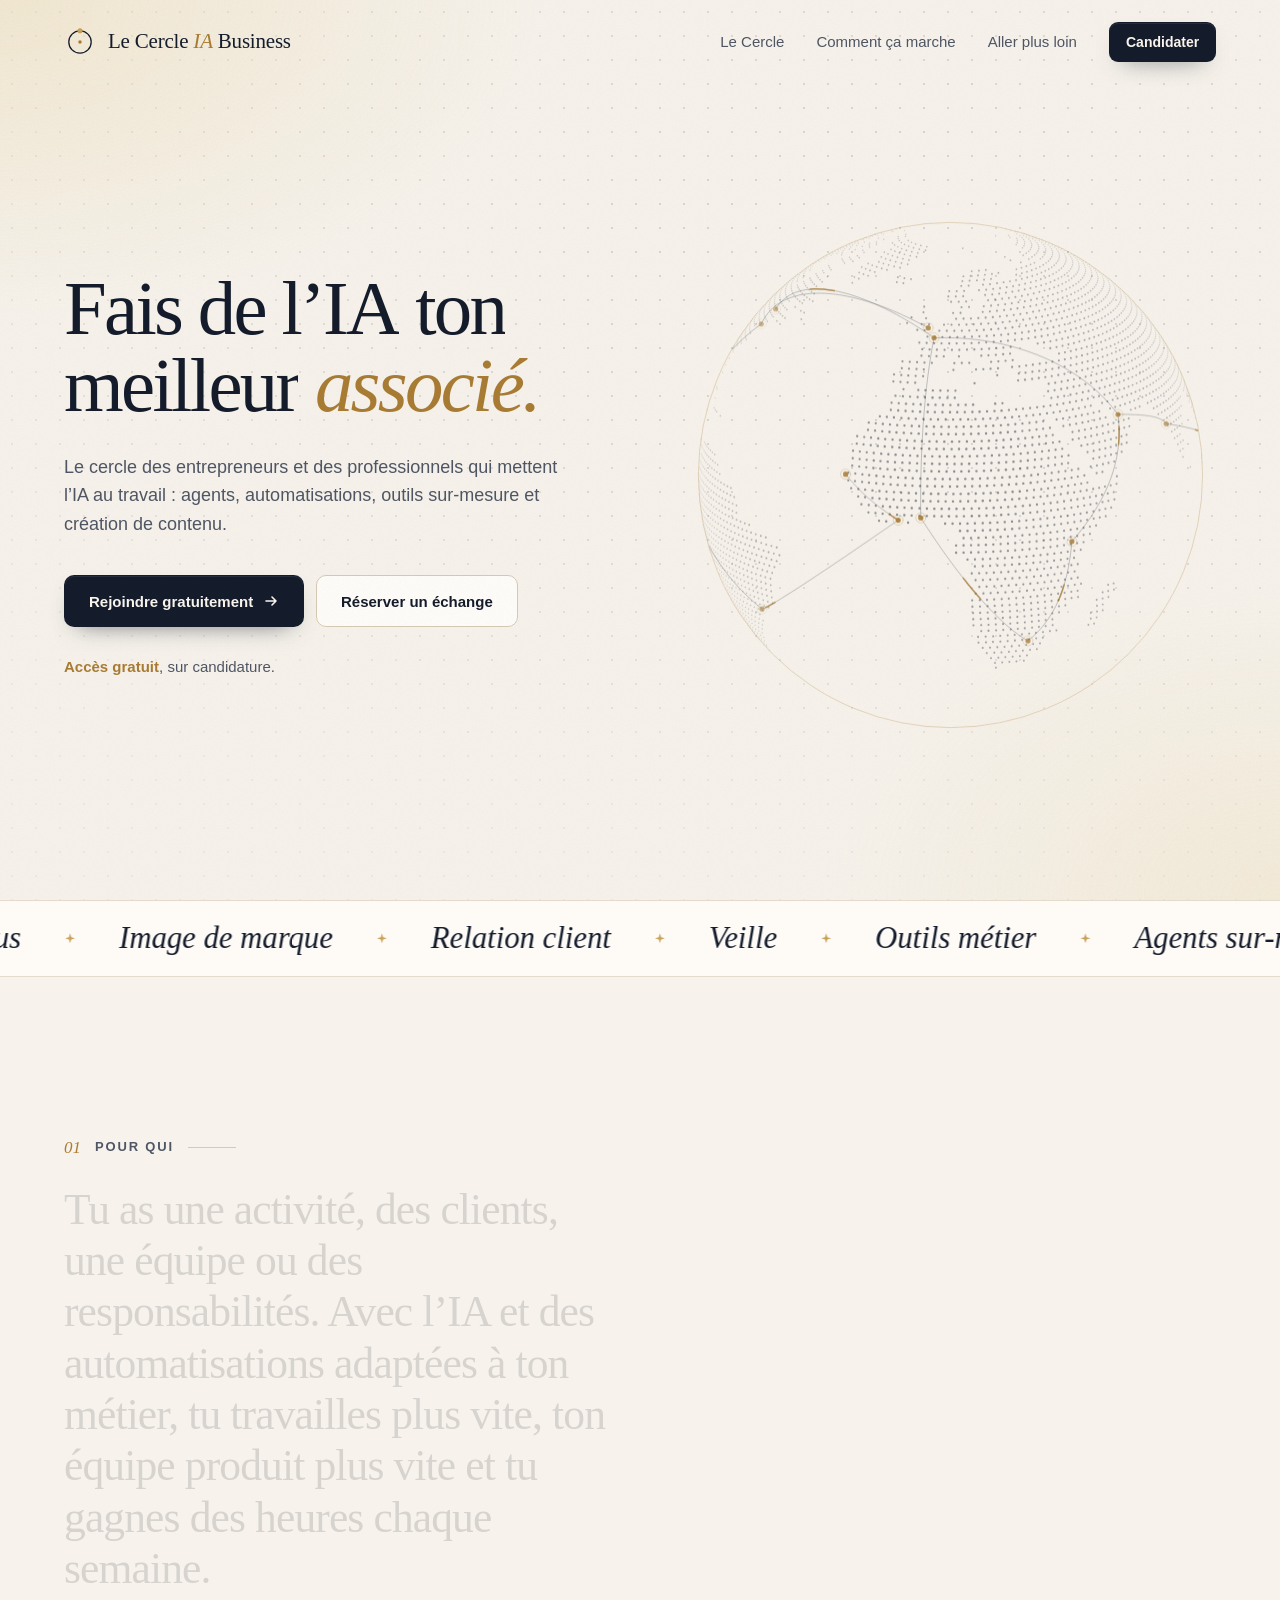
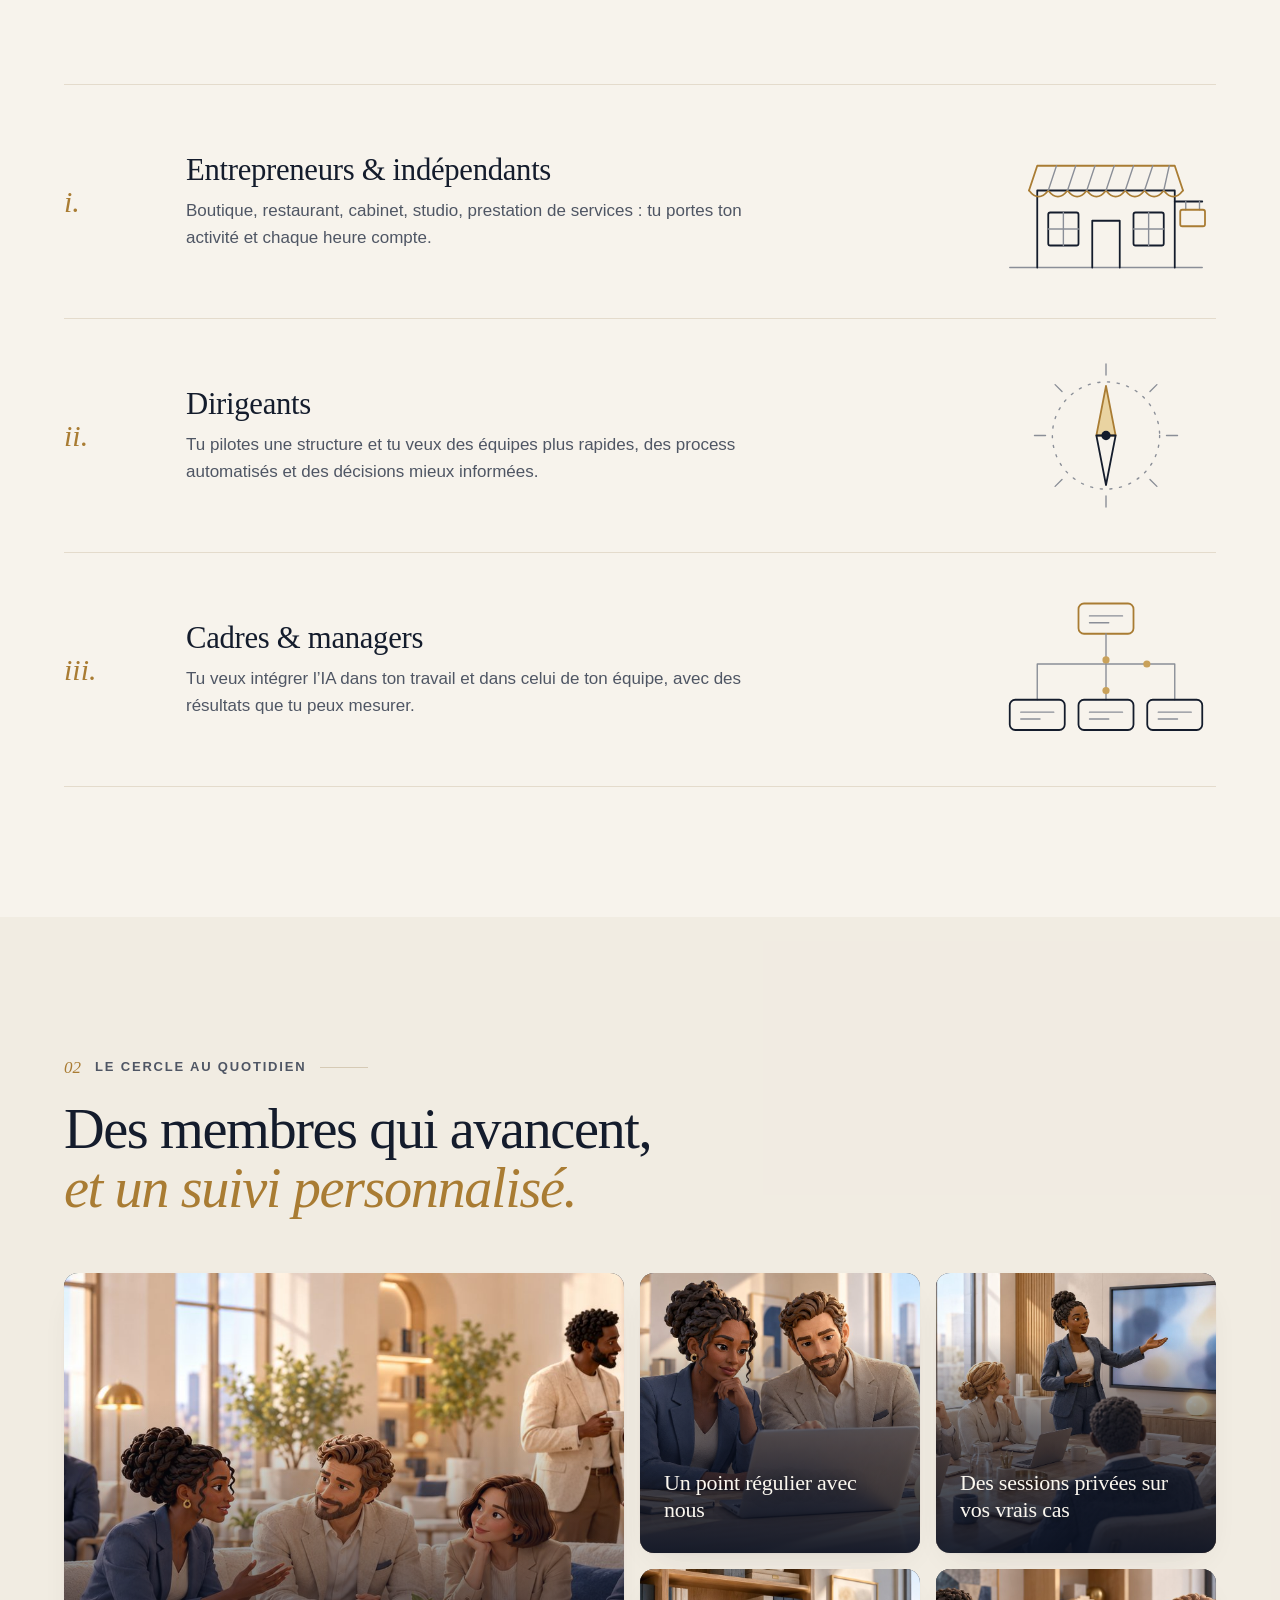
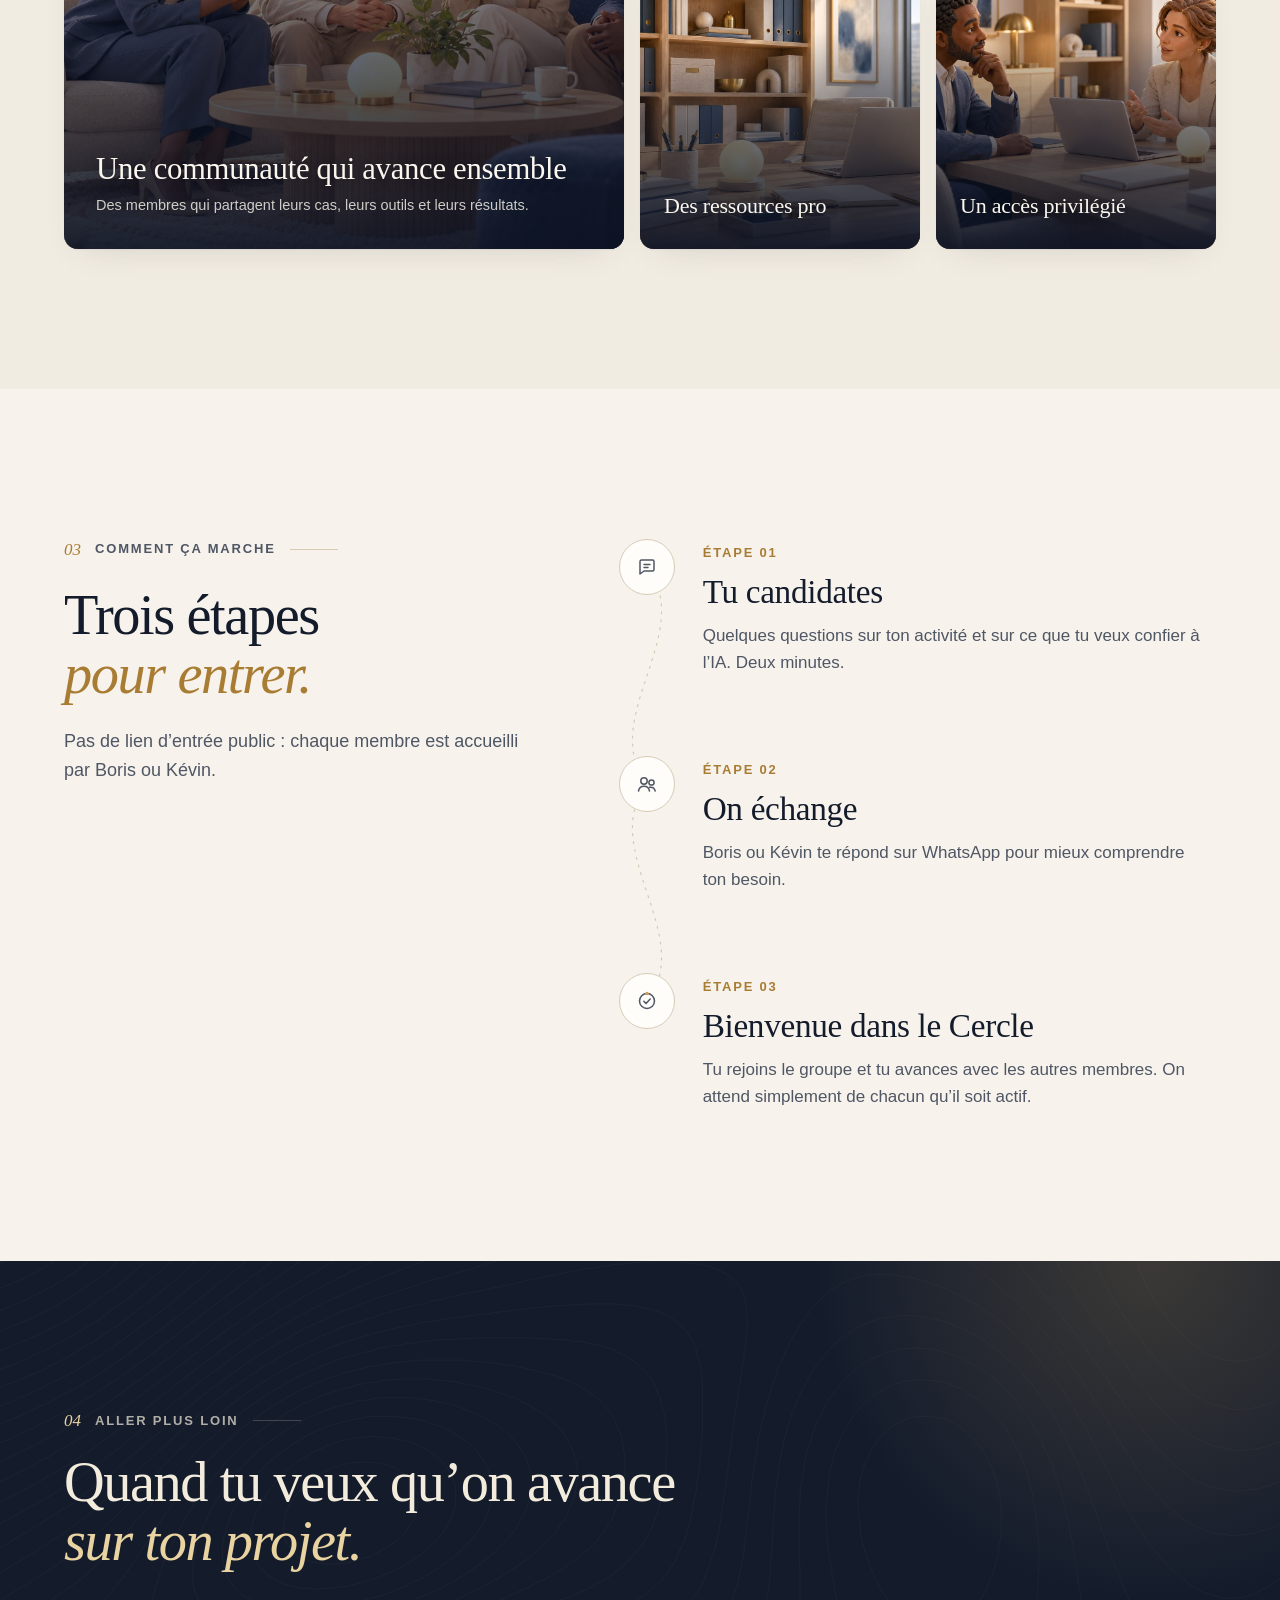
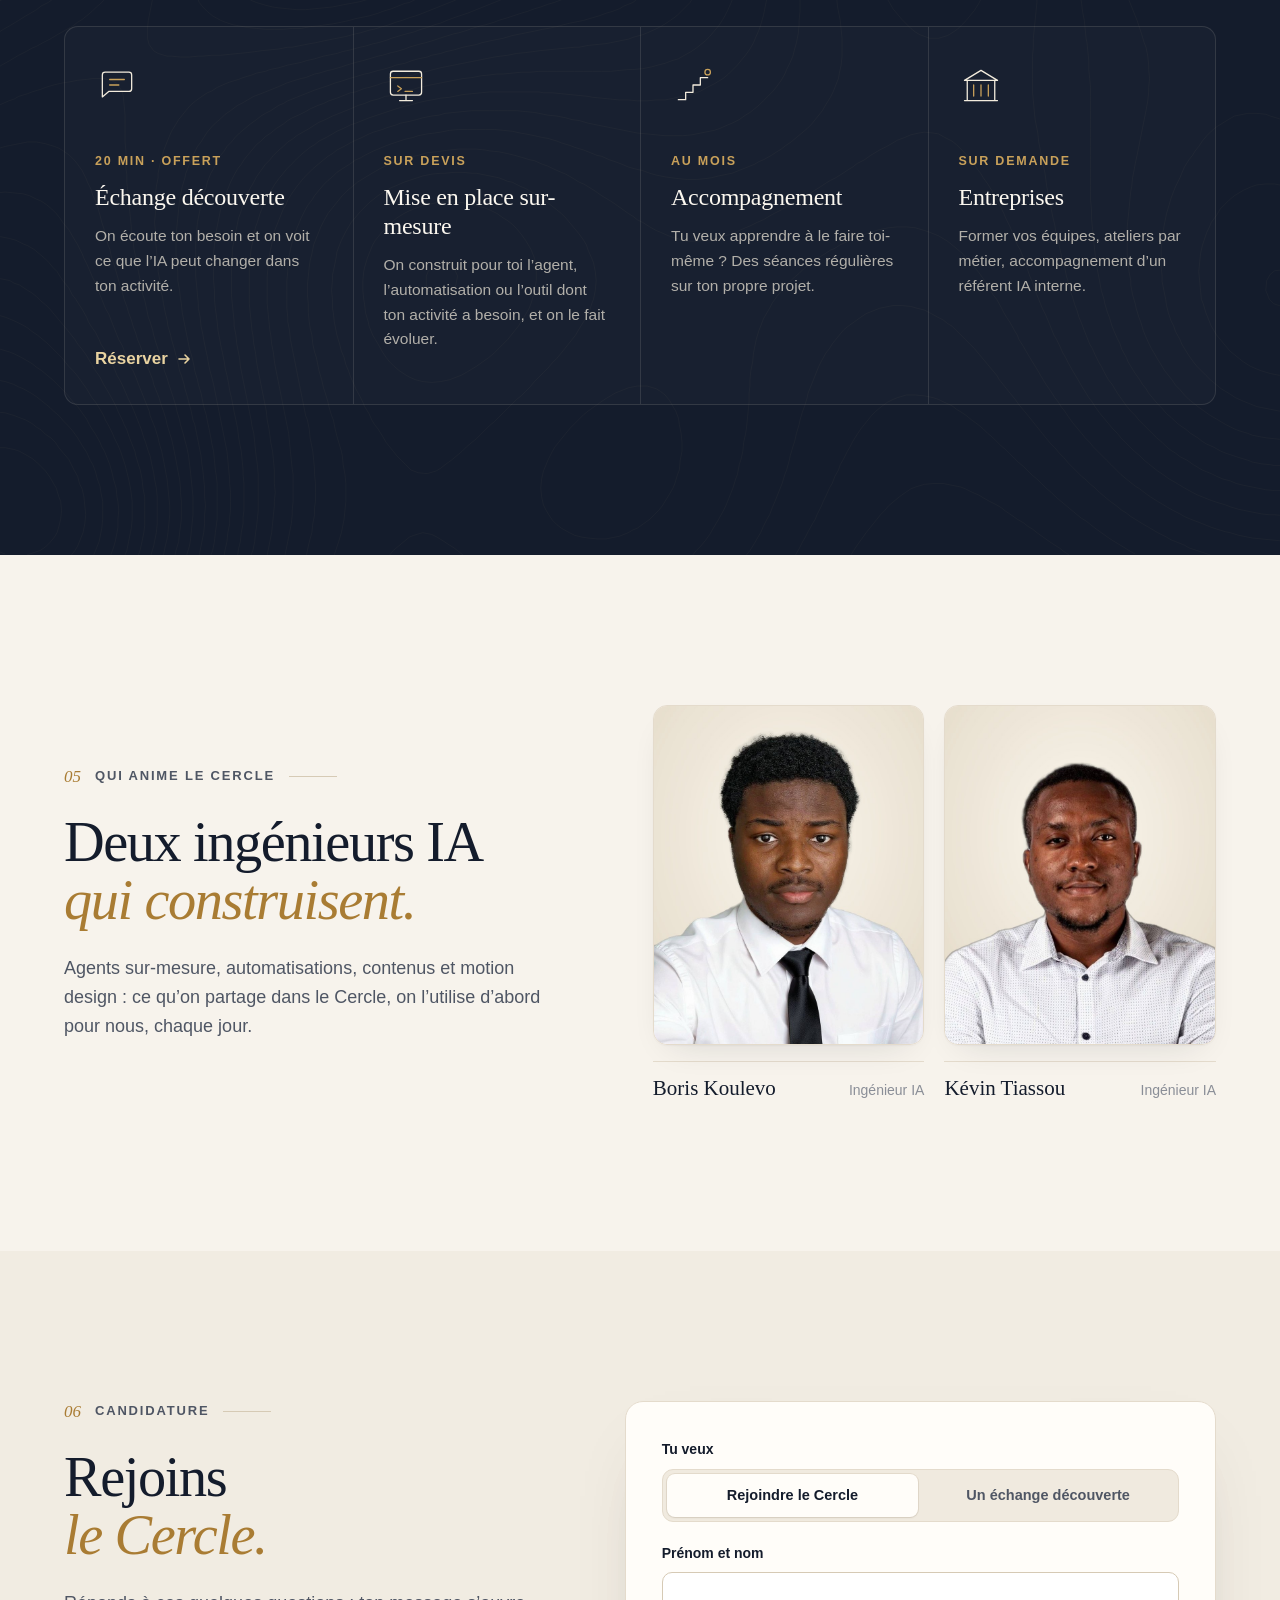
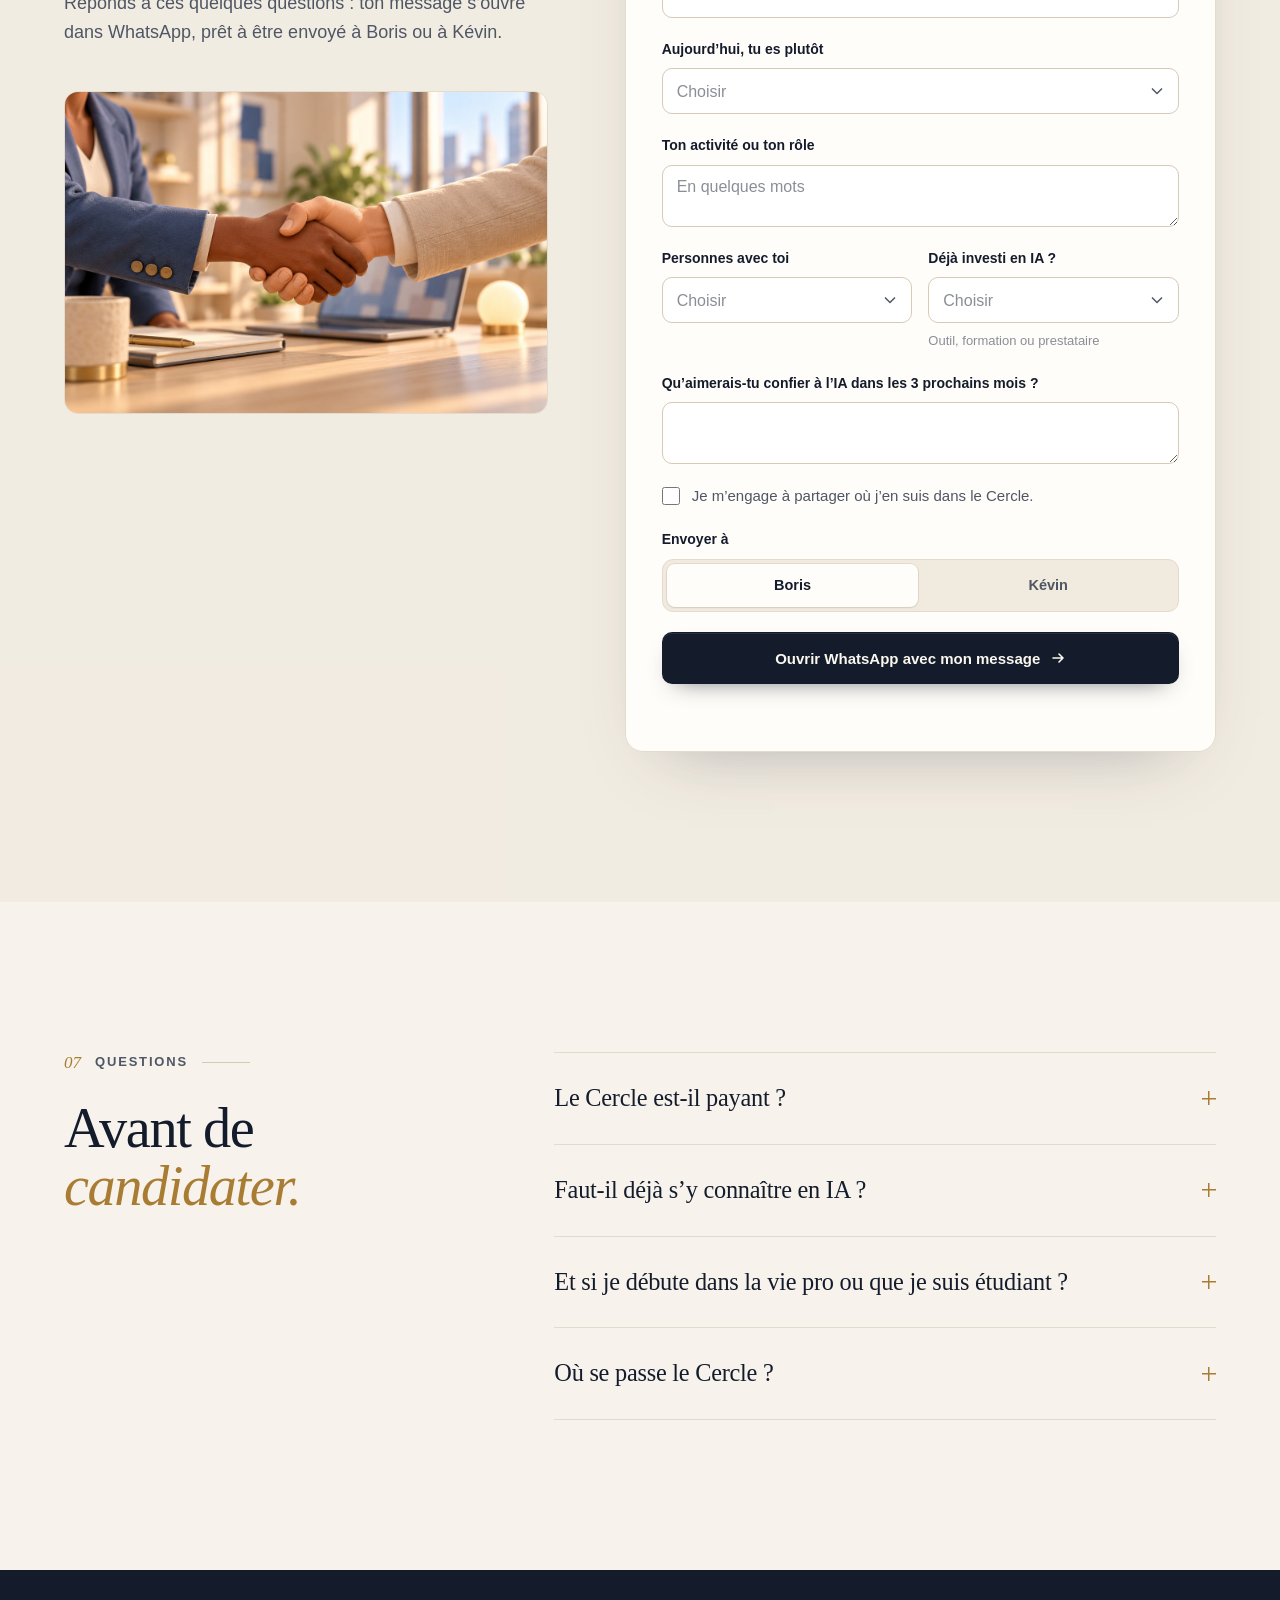
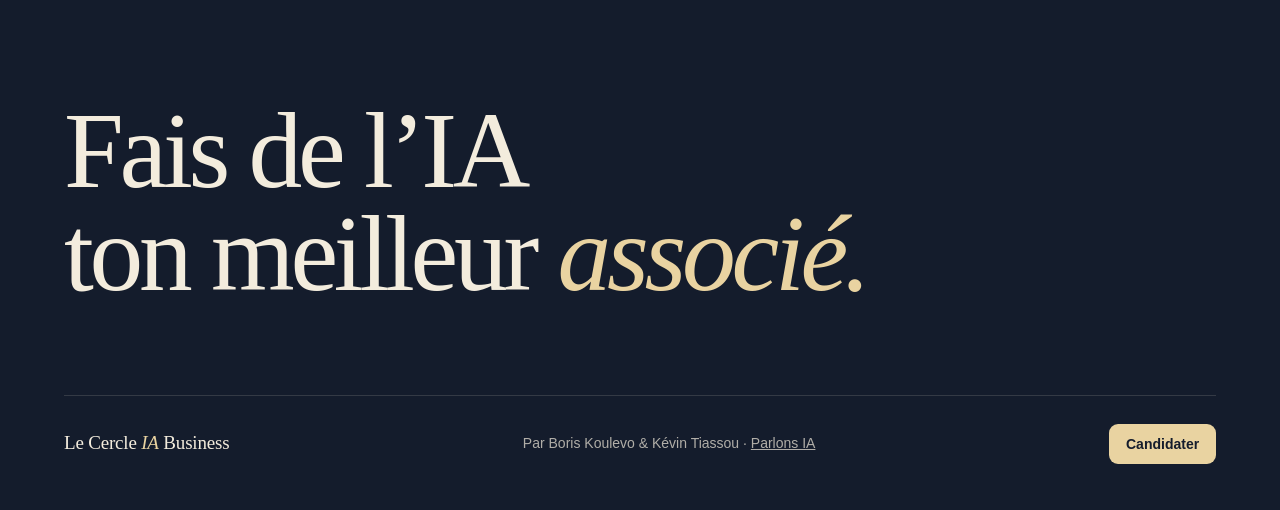
==== index.html @ 34b924b0 "Section 2 : Le Cercle au quotidien Co-Authored-By: Claude Opus 5.5 (1M context) <noreply@anthropic.c" ====
<!DOCTYPE html>
<html lang="fr">
<head>
  <meta charset="UTF-8">
  <meta name="viewport" content="width=device-width, initial-scale=1.0">
  <title>Le Cercle IA Business</title>
  <meta name="description" content="Le cercle des entrepreneurs et des professionnels qui utilisent l'IA pour grandir : contenus, image, outils, agents. Gratuit, sur candidature, animé par Boris Koulevo et Kévin Tiassou.">
  <meta name="theme-color" content="#F7F3EC">
  <meta property="og:title" content="Le Cercle IA Business">
  <meta property="og:description" content="Fais de l'IA ton meilleur associé. Le cercle des entrepreneurs et des professionnels qui utilisent l'IA pour grandir.">
  <meta property="og:image" content="https://tiasslevo.github.io/cercle-ia-business/img/hero-desktop.jpg">
  <link rel="icon" href="data:image/svg+xml,%3Csvg xmlns='http://www.w3.org/2000/svg' viewBox='0 0 64 64'%3E%3Crect width='64' height='64' rx='14' fill='%23141C2C'/%3E%3Ccircle cx='32' cy='32' r='15' fill='none' stroke='%23C9A15A' stroke-width='3'/%3E%3Ccircle cx='32' cy='17' r='4' fill='%23C9A15A'/%3E%3C/svg%3E">
  <link rel="preconnect" href="https://api.fontshare.com" crossorigin>
  <link href="https://api.fontshare.com/v2/css?f[]=gambetta@300,400,500,600,301,401,501&f[]=switzer@400,500,600,700&display=swap" rel="stylesheet">
  <link rel="stylesheet" href="./cercle.css?v=7">
</head>
<body>
  <div class="progress" aria-hidden="true"><span></span></div>
  <div class="grain" aria-hidden="true"></div>

  <header class="top">
    <a href="#top" class="brand" aria-label="Le Cercle IA Business, retour en haut">
      <svg class="brand-mark" viewBox="0 0 40 40" aria-hidden="true">
        <circle cx="20" cy="20" r="14" class="bm-ring"/>
        <g class="bm-orbit"><circle cx="20" cy="6" r="3.2" class="bm-dot"/></g>
        <circle cx="20" cy="20" r="2.2" class="bm-core"/>
      </svg>
      <span class="brand-name">Le Cercle <em>IA</em> Business</span>
    </a>
    <nav aria-label="Navigation">
      <a href="#dedans">Le Cercle</a>
      <a href="#comment">Comment ça marche</a>
      <a href="#travailler">Aller plus loin</a>
      <a href="#candidature" class="btn btn-ink btn-sm" data-magnetic>Candidater</a>
    </nav>
  </header>

  <main id="top">
    <!-- ================= HÉROS ================= -->
    <section class="hero">
            <div class="wrap hero-grid">
        <div class="hero-copy">
          <h1 class="split" data-split>Fais de l’IA ton meilleur <i>associé.</i></h1>
          <p class="lead" data-reveal style="--d:.5s">Le cercle des entrepreneurs et des professionnels qui mettent l’IA au travail&nbsp;: agents, automatisations, outils sur-mesure et création de contenu.</p>
          <div class="actions" data-reveal style="--d:.62s">
            <a href="#candidature" class="btn btn-ink" data-magnetic>Rejoindre gratuitement <svg class="arr" viewBox="0 0 16 16" aria-hidden="true"><path d="M3 8h10M9 4l4 4-4 4"/></svg></a>
            <a href="#candidature" class="btn btn-line" data-intent="echange">Réserver un échange</a>
          </div>
          <p class="free-note" data-reveal style="--d:.75s"><b>Accès gratuit</b>, sur candidature.</p>
        </div>

        <div class="hero-visual" data-reveal="zoom" style="--d:.15s">
          <canvas class="globe" aria-label="Globe en points : les membres du Cercle reliés entre l’Afrique, l’Europe et l’Amérique" role="img"></canvas>
        </div>
      </div>
    </section>

    <!-- ================= BANDEAU ================= -->
    <div class="band" aria-hidden="true">
      <div class="band-track">
        <span>Agents sur-mesure</span><span>Automatisation</span><span>Contenus</span><span>Image de marque</span><span>Relation client</span><span>Veille</span><span>Outils métier</span>
        <span>Agents sur-mesure</span><span>Automatisation</span><span>Contenus</span><span>Image de marque</span><span>Relation client</span><span>Veille</span><span>Outils métier</span>
      </div>
    </div>

    <!-- ================= POUR QUI ================= -->
    <section class="who" id="pourqui">
      <div class="wrap">
        <p class="label" data-reveal><b>01</b>Pour qui</p>
        <p class="statement" data-scrub>Tu as une activité, des clients, une équipe ou des responsabilités. Avec l’IA et des automatisations adaptées à ton métier, tu travailles plus vite, ton équipe produit plus vite et tu gagnes des heures chaque semaine.</p>

        <div class="profiles">
          <article class="profile" data-reveal>
            <span class="p-num">i.</span>
            <div class="p-txt"><h3>Entrepreneurs &amp; indépendants</h3><p>Boutique, restaurant, cabinet, studio, prestation de services&nbsp;: tu portes ton activité et chaque heure compte.</p></div>
            <svg class="illu" viewBox="0 0 160 120" aria-hidden="true">
              <path class="g" d="M10 108H150"/>
              <path d="M30 108V52H130V108"/>
              <path class="gold" d="M24 52 30 34H130L136 52"/>
              <path class="gold" d="M24 52q7 9 14 0q7 9 14 0q7 9 14 0q7 9 14 0q7 9 14 0q7 9 14 0q7 9 14 0q7 9 14 0"/>
              <path class="g" d="M44 34 38 52M58 34 52 52M72 34 66 52M86 34 80 52M100 34 94 52M114 34 108 52M126 34 122 52"/>
              <path d="M70 108V74H90V108"/>
              <circle cx="85.5" cy="92" r="1.6"/>
              <rect x="38" y="68" width="22" height="24" rx="1.5"/><path class="g" d="M49 68V92M38 80H60"/>
              <rect x="100" y="68" width="22" height="24" rx="1.5"/><path class="g" d="M111 68V92M100 80H122"/>
              <g class="swing"><path d="M130 60H150"/><path class="g" d="M138 60V66M148 60V66"/><rect class="gold" x="134" y="66" width="18" height="12" rx="1.5"/></g>
            </svg>
          </article>
          <article class="profile" data-reveal>
            <span class="p-num">ii.</span>
            <div class="p-txt"><h3>Dirigeants</h3><p>Tu pilotes une structure et tu veux des équipes plus rapides, des process automatisés et des décisions mieux informées.</p></div>
            <svg class="illu" viewBox="0 0 160 120" aria-hidden="true">
              <circle cx="80" cy="60" r="48"/>
              <circle class="g" cx="80" cy="60" r="39" stroke-dasharray="1.5 5.6"/>
              <path class="g" d="M80 8v8M80 104v8M28 60h8M124 60h8M43 23l5 5M117 97l-5-5M117 23l-5 5M43 97l5-5"/>
              <g class="needle"><path class="gold fill-gold" d="M80 24 87 60H73Z"/><path d="M80 96 87 60H73Z"/></g>
              <circle cx="80" cy="60" r="3.4" class="fill-ink"/>
            </svg>
          </article>
          <article class="profile" data-reveal>
            <span class="p-num">iii.</span>
            <div class="p-txt"><h3>Cadres &amp; managers</h3><p>Tu veux intégrer l’IA dans ton travail et dans celui de ton équipe, avec des résultats que tu peux mesurer.</p></div>
            <svg class="illu" viewBox="0 0 160 120" aria-hidden="true">
              <rect class="gold" x="60" y="12" width="40" height="22" rx="4"/><path class="g" d="M68 21h24M68 26h14"/>
              <path class="g" d="M80 34V56M30 56H130M30 56V82M80 56V82M130 56V82"/>
              <rect x="10" y="82" width="40" height="22" rx="4"/><path class="g" d="M18 91h24M18 96h14"/>
              <rect x="60" y="82" width="40" height="22" rx="4"/><path class="g" d="M68 91h24M68 96h14"/>
              <rect x="110" y="82" width="40" height="22" rx="4"/><path class="g" d="M118 91h24M118 96h14"/>
              <circle r="2.6" class="fill-gold"><animateMotion dur="3.6s" repeatCount="indefinite" path="M80 34V56H30V82"/></circle>
              <circle r="2.6" class="fill-gold"><animateMotion dur="3.6s" begin="1.2s" repeatCount="indefinite" path="M80 34V82"/></circle>
              <circle r="2.6" class="fill-gold"><animateMotion dur="3.6s" begin="2.4s" repeatCount="indefinite" path="M80 34V56H130V82"/></circle>
            </svg>
          </article>
        </div>
      </div>
    </section>

    <!-- ================= DANS LE CERCLE ================= -->
    <section class="inside textured" id="dedans">
      <div class="wrap">
        <div class="head">
          <p class="label" data-reveal><b>02</b>Le Cercle au quotidien</p>
          <h2 data-reveal>Des membres qui avancent,<br><i>et un suivi personnalisé.</i></h2>
        </div>
        <div class="bento">
          <article class="tile tile-xl" data-reveal data-spot>
            <img src="./img/scene-lounge.jpg" alt="Des membres du Cercle échangent par petits groupes" loading="lazy">
            <div class="tile-txt"><h3>Une communauté qui avance ensemble</h3><p>Des membres qui partagent leurs cas, leurs outils et leurs résultats.</p></div>
          </article>
          <article class="tile" data-reveal data-spot style="--d:.08s">
            <img src="./img/spot-point.jpg" alt="" loading="lazy">
            <div class="tile-txt"><h3>Un point régulier avec nous</h3><p>Où tu en es, comment tu utilises l’IA, et ce que tu peux automatiser ensuite.</p></div>
          </article>
          <article class="tile" data-reveal data-spot style="--d:.16s">
            <img src="./img/spot-live.jpg" alt="" loading="lazy">
            <div class="tile-txt"><h3>Des sessions privées sur vos vrais cas</h3><p>On prend le cas réel d’un membre et on le résout ensemble, en direct.</p></div>
          </article>
          <article class="tile" data-reveal data-spot style="--d:.08s">
            <img src="./img/spot-ressources.jpg" alt="" loading="lazy">
            <div class="tile-txt"><h3>Des ressources pro</h3><p>Modèles, petits agents prêts à adapter, retours de terrain.</p></div>
          </article>
          <article class="tile" data-reveal data-spot style="--d:.16s">
            <img src="./img/spot-privilege.jpg" alt="" loading="lazy">
            <div class="tile-txt"><h3>Un accès privilégié</h3><p>Créneaux réservés, tarif membre sur l’accompagnement, nouveautés en avant-première.</p></div>
          </article>
        </div>

        </div>
      </div>
    </section>

    <!-- ================= COMMENT ÇA MARCHE ================= -->
    <section class="how" id="comment">
      <div class="wrap how-grid">
        <div class="how-side">
          <p class="label" data-reveal><b>03</b>Comment ça marche</p>
          <h2 data-reveal>Trois étapes<br><i>pour entrer.</i></h2>
          <p class="muted" data-reveal>Pas de lien d’entrée public&nbsp;: chaque membre est accueilli par Boris ou Kévin.</p>
        </div>
        <div class="steps" data-steps>
          <svg class="path" preserveAspectRatio="none" aria-hidden="true"><path class="path-bg"/><path class="path-fg"/></svg>
          <article class="step" data-reveal>
            <span class="node"><svg viewBox="0 0 24 24" aria-hidden="true"><path d="M5 19V6.5A1.5 1.5 0 0 1 6.5 5h11A1.5 1.5 0 0 1 19 6.5v8A1.5 1.5 0 0 1 17.5 16H9l-4 3Z"/><path d="M9 9.5h6M9 12.5h4"/></svg></span>
            <p class="s-num">Étape 01</p>
            <h3>Tu candidates</h3>
            <p>Quelques questions sur ton activité et sur ce que tu veux confier à l’IA. Deux minutes.</p>
          </article>
          <article class="step" data-reveal>
            <span class="node"><svg viewBox="0 0 24 24" aria-hidden="true"><circle cx="9" cy="9" r="3.2"/><circle cx="16.5" cy="10.5" r="2.6"/><path d="M3.5 19c.6-3 2.8-4.8 5.5-4.8s4.9 1.8 5.5 4.8M14.6 15.3c2.6-.4 4.9 1 5.6 3.7"/></svg></span>
            <p class="s-num">Étape 02</p>
            <h3>On échange</h3>
            <p>Boris ou Kévin te répond sur WhatsApp pour mieux comprendre ton besoin.</p>
          </article>
          <article class="step" data-reveal>
            <span class="node"><svg viewBox="0 0 24 24" aria-hidden="true"><circle cx="12" cy="12" r="7.5"/><circle cx="12" cy="4.5" r="1.8" class="fill"/><path d="M8.8 12.2l2.2 2.2 4.2-4.4"/></svg></span>
            <p class="s-num">Étape 03</p>
            <h3>Bienvenue dans le Cercle</h3>
            <p>Tu rejoins le groupe et tu avances avec les autres membres. On attend simplement de chacun qu’il soit actif.</p>
          </article>
        </div>
      </div>
    </section>

    <!-- ================= ALLER PLUS LOIN ================= -->
    <section class="offers" id="travailler">
      <div class="wrap">
        <div class="head light">
          <p class="label" data-reveal><b>04</b>Aller plus loin</p>
          <h2 data-reveal>Quand tu veux qu’on avance<br><i>sur ton projet.</i></h2>
        </div>
        <div class="offer-grid">
          <article class="offer" data-reveal data-spot>
            <svg class="o-ico" viewBox="0 0 48 48" aria-hidden="true"><path d="M8 34V13a3 3 0 0 1 3-3h26a3 3 0 0 1 3 3v15a3 3 0 0 1-3 3H15l-7 6Z"/><path class="ln" d="M16 18h16M16 24h10"/></svg>
            <p class="o-meta">20 min · offert</p>
            <h3>Échange découverte</h3>
            <p>On écoute ton besoin et on voit ce que l’IA peut changer dans ton activité.</p>
            <a href="#candidature" class="link" data-intent="echange">Réserver <svg class="arr" viewBox="0 0 16 16" aria-hidden="true"><path d="M3 8h10M9 4l4 4-4 4"/></svg></a>
          </article>
          <article class="offer" data-reveal data-spot style="--d:.08s">
            <svg class="o-ico" viewBox="0 0 48 48" aria-hidden="true"><rect x="7" y="9" width="34" height="26" rx="3"/><path class="ln" d="M7 16h34"/><path d="M17 41h14M24 35v6"/><path class="ln" d="M15 25l4 3-4 3M23 31h8"/></svg>
            <p class="o-meta">Sur devis</p>
            <h3>Mise en place sur-mesure</h3>
            <p>On construit pour toi l’agent, l’automatisation ou l’outil dont ton activité a besoin, et on le fait évoluer.</p>
          </article>
          <article class="offer" data-reveal data-spot style="--d:.16s">
            <svg class="o-ico" viewBox="0 0 48 48" aria-hidden="true"><path d="M8 40h8v-8h8v-8h8v-8h8"/><circle class="ln" cx="40" cy="10" r="3"/></svg>
            <p class="o-meta">Au mois</p>
            <h3>Accompagnement</h3>
            <p>Tu veux apprendre à le faire toi-même&nbsp;? Des séances régulières sur ton propre projet.</p>
          </article>
          <article class="offer" data-reveal data-spot style="--d:.24s">
            <svg class="o-ico" viewBox="0 0 48 48" aria-hidden="true"><path d="M6 41h36M9 41V19M39 41V19M6 19h36L24 8Z"/><path class="ln" d="M16 24v12M24 24v12M32 24v12"/></svg>
            <p class="o-meta">Sur demande</p>
            <h3>Entreprises</h3>
            <p>Former vos équipes, ateliers par métier, accompagnement d’un référent IA interne.</p>
          </article>
        </div>
      </div>
    </section>

    <!-- ================= QUI ================= -->
    <section class="team" id="qui">
      <div class="wrap team-grid">
        <div>
          <p class="label" data-reveal><b>05</b>Qui anime le Cercle</p>
          <h2 data-reveal>Deux ingénieurs IA<br><i>qui construisent.</i></h2>
          <p class="muted" data-reveal>Agents sur-mesure, automatisations, contenus et motion design&nbsp;: ce qu’on partage dans le Cercle, on l’utilise d’abord pour nous, chaque jour.</p>
        </div>
        <div class="people">
          <figure data-reveal><div class="portrait"><img src="./img/boris.jpg?v=3" alt="Boris Koulevo"></div><figcaption><b>Boris Koulevo</b><span>Ingénieur IA</span></figcaption></figure>
          <figure data-reveal style="--d:.12s"><div class="portrait"><img src="./img/kevin.jpg?v=3" alt="Kévin Tiassou"></div><figcaption><b>Kévin Tiassou</b><span>Ingénieur IA</span></figcaption></figure>
        </div>
      </div>
    </section>

    <!-- ================= CANDIDATURE ================= -->
    <section class="apply textured" id="candidature">
      <div class="wrap apply-grid">
        <div class="apply-side">
          <p class="label" data-reveal><b>06</b>Candidature</p>
          <h2 data-reveal>Rejoins<br><i>le Cercle.</i></h2>
          <p class="muted" data-reveal>Réponds à ces quelques questions&nbsp;: ton message s’ouvre dans WhatsApp, prêt à être envoyé à Boris ou à Kévin.</p>
          <figure class="apply-img" data-reveal><img src="./img/scene-mains.jpg" alt="" loading="lazy"></figure>
        </div>
        <form id="form" class="form" data-reveal novalidate>
          <div class="field">
            <span class="f-label">Tu veux</span>
            <div class="tabs" role="radiogroup">
              <label><input type="radio" name="intent" value="cercle" checked><span>Rejoindre le Cercle</span></label>
              <label><input type="radio" name="intent" value="echange"><span>Un échange découverte</span></label>
            </div>
          </div>
          <label class="field"><span class="f-label">Prénom et nom</span><input name="nom" autocomplete="name" required></label>
          <label class="field"><span class="f-label">Aujourd’hui, tu es plutôt</span><select name="profil" required>
            <option value="" selected disabled>Choisir</option>
            <option>Entrepreneur ou indépendant</option><option>Dirigeant</option><option>Cadre ou manager</option><option>Salarié</option><option>Étudiant</option>
          </select></label>
          <label class="field"><span class="f-label">Ton activité ou ton rôle</span><textarea name="activite" rows="2" placeholder="En quelques mots" required></textarea></label>
          <div class="row-2">
            <label class="field"><span class="f-label">Personnes avec toi</span><select name="equipe">
              <option value="" selected disabled>Choisir</option>
              <option>Je travaille seul</option><option>2 à 5</option><option>6 à 20</option><option>Plus de 20</option>
            </select></label>
            <label class="field"><span class="f-label">Déjà investi en IA&nbsp;?</span><select name="invest">
              <option value="" selected disabled>Choisir</option>
              <option>Oui</option><option>Non</option>
            </select><span class="f-help">Outil, formation ou prestataire</span></label>
          </div>
          <label class="field"><span class="f-label">Qu’aimerais-tu confier à l’IA dans les 3 prochains mois&nbsp;?</span><textarea name="tache" rows="2" required></textarea></label>
          <label class="check cercle-only"><input type="checkbox" name="engage"><span>Je m’engage à partager où j’en suis dans le Cercle.</span></label>
          <div class="field">
            <span class="f-label">Envoyer à</span>
            <div class="tabs" role="radiogroup">
              <label><input type="radio" name="to" value="boris" checked><span>Boris</span></label>
              <label><input type="radio" name="to" value="kevin"><span>Kévin</span></label>
            </div>
          </div>
          <button type="submit" class="btn btn-ink wide">Ouvrir WhatsApp avec mon message <svg class="arr" viewBox="0 0 16 16" aria-hidden="true"><path d="M3 8h10M9 4l4 4-4 4"/></svg></button>
          <p class="form-error" role="alert"></p>
        </form>
      </div>
    </section>

    <!-- ================= QUESTIONS ================= -->
    <section class="faq" id="faq">
      <div class="wrap faq-grid">
        <div>
          <p class="label" data-reveal><b>07</b>Questions</p>
          <h2 data-reveal>Avant de<br><i>candidater.</i></h2>
        </div>
        <div class="acc" data-reveal>
          <details><summary>Le Cercle est-il payant&nbsp;?</summary><div><p>Non. Le Cercle est gratuit, sur candidature. Seuls l’accompagnement individuel et les mises en place sur-mesure sont payants, avec un tarif membre.</p></div></details>
          <details><summary>Faut-il déjà s’y connaître en IA&nbsp;?</summary><div><p>Non. Ce qui compte, c’est d’avoir une activité ou des responsabilités, et l’envie de mettre l’IA en pratique.</p></div></details>
          <details><summary>Et si je débute dans la vie pro ou que je suis étudiant&nbsp;?</summary><div><p>La communauté <a href="https://tiasslevo.github.io/parlons-ia/">Parlons IA</a> est faite pour toi&nbsp;: ressources, masterclass et entraide.</p></div></details>
          <details><summary>Où se passe le Cercle&nbsp;?</summary><div><p>Sur WhatsApp, avec des sessions en direct réservées aux membres.</p></div></details>
        </div>
      </div>
    </section>
  </main>

  <footer class="foot">
    <div class="wrap">
      <p class="foot-big" data-reveal>Fais de l’IA<br>ton meilleur <i>associé.</i></p>
      <div class="foot-row">
        <span class="brand-name">Le Cercle <em>IA</em> Business</span>
        <span>Par Boris Koulevo &amp; Kévin Tiassou · <a href="https://tiasslevo.github.io/parlons-ia/">Parlons IA</a></span>
        <a href="#candidature" class="btn btn-gold btn-sm">Candidater</a>
      </div>
    </div>
  </footer>

  <script src="./globe-land.js?v=5"></script>
  <script src="./cercle.js?v=6"></script>
</body>
</html>
---- cercle.css ----
/* Le Cercle IA Business — ivoire, laiton, encre. Gambetta + Switzer. */
:root {
  --bg: #F7F3EC;
  --bg-2: #F0EADF;
  --surface: #FFFDF9;
  --border: #E4DBCC;
  --border-2: #D6CAB5;
  --ink: #141C2C;
  --ink-2: #4F5664;
  --ink-3: #8A8E97;
  --gold: #A97C33;
  --gold-2: #C9A15A;
  --gold-3: #E9D3A1;
  --display: "Gambetta", "Times New Roman", serif;
  --text: "Switzer", "Helvetica Neue", sans-serif;
  --ease: cubic-bezier(0.16, 1, 0.3, 1);
  --ease-io: cubic-bezier(0.65, 0, 0.35, 1);
  --r: 14px;
  --shadow: 0 1px 2px rgba(20, 28, 44, 0.04), 0 14px 34px -18px rgba(20, 28, 44, 0.16);
}

*, *::before, *::after { box-sizing: border-box; }
html { scroll-behavior: smooth; -webkit-text-size-adjust: 100%; overflow-x: clip; }
body { margin: 0; background: var(--bg); color: var(--ink); font: 400 17px/1.6 var(--text); -webkit-font-smoothing: antialiased; overflow-x: clip; }
a { color: inherit; }
img { display: block; max-width: 100%; }
i, em { font-style: normal; }
h1, h2, h3 { margin: 0; font-weight: 400; }
::selection { background: var(--gold-3); color: var(--ink); }
.wrap { width: min(1200px, 90vw); margin: 0 auto; }

.grain { position: fixed; inset: 0; z-index: 90; pointer-events: none; opacity: .35; background-image: url("data:image/svg+xml,%3Csvg xmlns='http://www.w3.org/2000/svg' width='200' height='200'%3E%3Cfilter id='n'%3E%3CfeTurbulence type='fractalNoise' baseFrequency='0.9' numOctaves='3' stitchTiles='stitch'/%3E%3CfeColorMatrix values='0 0 0 0 0.1 0 0 0 0 0.08 0 0 0 0 0.05 0 0 0 0.08 0'/%3E%3C/filter%3E%3Crect width='100%25' height='100%25' filter='url(%23n)'/%3E%3C/svg%3E"); }
.progress { position: fixed; inset: 0 0 auto; height: 2px; z-index: 70; }
.progress span { display: block; height: 100%; transform-origin: 0 50%; transform: scaleX(0); background: var(--gold-2); }

/* ---------- en-tête ---------- */
.top { position: fixed; inset: 0 0 auto; z-index: 60; display: flex; align-items: center; justify-content: space-between; padding: 22px 5vw; transition: padding .5s var(--ease), background .5s, box-shadow .5s; }
.top.scrolled { padding: 12px 5vw; background: rgba(247, 243, 236, 0.84); backdrop-filter: saturate(1.3) blur(14px); -webkit-backdrop-filter: saturate(1.3) blur(14px); box-shadow: 0 1px 0 var(--border); }
.brand { display: inline-flex; align-items: center; gap: 12px; text-decoration: none; }
.brand-mark { width: 32px; height: 32px; flex: none; overflow: visible; }
.bm-ring { fill: none; stroke: var(--ink); stroke-width: 1.6; }
.bm-dot { fill: var(--gold-2); }
.bm-core { fill: var(--gold); }
.bm-orbit { transform-origin: 20px 20px; animation: spin 9s linear infinite; }
.brand-name { font-family: var(--display); font-size: 21px; letter-spacing: -0.01em; white-space: nowrap; }
.brand-name em { font-style: italic; color: var(--gold); }
.top nav { display: flex; align-items: center; gap: 32px; font-size: 15px; font-weight: 500; }
.top nav a:not(.btn) { text-decoration: none; color: var(--ink-2); position: relative; transition: color .3s; }
.top nav a:not(.btn):hover { color: var(--ink); }
.top nav a:not(.btn)::after { content: ""; position: absolute; left: 0; right: 0; bottom: -5px; height: 1px; background: var(--gold); transform: scaleX(0); transform-origin: right; transition: transform .5s var(--ease); }
.top nav a:not(.btn):hover::after { transform: scaleX(1); transform-origin: left; }

/* ---------- boutons ---------- */
.btn { position: relative; display: inline-flex; align-items: center; justify-content: center; gap: 10px; height: 52px; padding: 0 24px; border-radius: 10px; font: 600 15px/1 var(--text); text-decoration: none; cursor: pointer; border: 1px solid transparent; overflow: hidden; isolation: isolate; transition: transform .4s var(--ease), background .3s, border-color .3s, color .3s, box-shadow .4s; will-change: transform; }
.btn:active { transform: scale(.98); }
.btn-sm { height: 40px; padding: 0 16px; font-size: 14px; border-radius: 9px; }
.btn-ink { background: var(--ink); color: #FBF7EF; box-shadow: inset 0 1px 0 rgba(255, 255, 255, .08), 0 10px 24px -14px rgba(20, 28, 44, .7); }
.btn-ink::before { content: ""; position: absolute; inset: 0; z-index: -1; background: linear-gradient(100deg, transparent 30%, rgba(233, 211, 161, .28) 50%, transparent 70%); transform: translateX(-120%); transition: transform .9s var(--ease); }
.btn-ink:hover::before { transform: translateX(120%); }
.btn-line { border-color: var(--border-2); color: var(--ink); background: var(--surface); }
.btn-line:hover { border-color: var(--ink); }
.btn-gold { background: var(--gold-3); color: var(--ink); }
.btn-gold:hover { background: #F2E2BC; }
.wide { width: 100%; }
.arr { width: 16px; height: 16px; fill: none; stroke: currentColor; stroke-width: 1.6; stroke-linecap: round; stroke-linejoin: round; transition: transform .45s var(--ease); }
.btn:hover .arr, .link:hover .arr { transform: translateX(4px); }

/* ---------- typographie ---------- */
.label { display: flex; align-items: center; gap: 14px; margin: 0 0 26px; font-size: 13px; font-weight: 600; letter-spacing: .14em; text-transform: uppercase; color: var(--ink-2); }
.label b { font: italic 400 17px/1 var(--display); letter-spacing: 0; color: var(--gold); }
.label::after { content: ""; width: 48px; height: 1px; background: var(--border-2); }
h2 { font-family: var(--display); font-size: clamp(38px, 4.4vw, 62px); line-height: 1.04; letter-spacing: -0.025em; }
h1 i, h2 i, .foot-big i { font-style: italic; color: var(--gold); }
h3 { font-family: var(--display); font-size: 24px; line-height: 1.2; letter-spacing: -0.01em; }
.muted { color: var(--ink-2); font-size: 18px; max-width: 32em; margin: 24px 0 0; }

/* ---------- héros ---------- */
.hero { position: relative; min-height: 100dvh; display: flex; align-items: center; padding: 130px 0 80px; overflow: hidden; background: radial-gradient(60% 50% at 0% 0%, rgba(233, 211, 161, .35), transparent 70%), radial-gradient(50% 50% at 100% 100%, rgba(233, 211, 161, .25), transparent 70%); }
.hero-grid { position: relative; display: grid; grid-template-columns: 1.05fr 1fr; gap: 5vw; align-items: center; }
.overline { display: flex; align-items: center; gap: 14px; margin: 0 0 30px; font-size: 14px; font-weight: 500; color: var(--ink-2); }
.overline .rule { width: 40px; height: 1px; background: var(--gold); }
.hero h1 { font-family: var(--display); font-size: clamp(50px, 6vw, 92px); line-height: 1; letter-spacing: -0.035em; margin: 0 0 28px; }
.lead { font-size: clamp(18px, 1.35vw, 20px); color: var(--ink-2); max-width: 28em; margin: 0 0 36px; }
.actions { display: flex; flex-wrap: wrap; gap: 12px; }
.facts { display: grid; grid-template-columns: repeat(3, 1fr); margin: 48px 0 0; border-top: 1px solid var(--border); }
.facts div { padding: 20px 20px 0 0; }
.facts div + div { padding-left: 20px; border-left: 1px solid var(--border); }
.facts dt { font-family: var(--display); font-size: 18px; white-space: nowrap; }
.facts dd { margin: 2px 0 0; font-size: 14px; color: var(--ink-3); }

.hero-visual { position: relative; aspect-ratio: 1; }
.globe { position: absolute; inset: -4%; width: 108%; height: 108%; display: block; cursor: grab; touch-action: pan-y; }
.globe:active { cursor: grabbing; }
/* pointillés discrets derrière toute la page */
body::before { content: ""; position: fixed; inset: 0; z-index: -1; pointer-events: none; background: radial-gradient(circle, rgba(20, 28, 44, 0.13) 1px, transparent 1.3px) 0 0 / 24px 24px; -webkit-mask: radial-gradient(120% 90% at 70% 30%, #000 20%, rgba(0, 0, 0, .35) 75%); mask: radial-gradient(120% 90% at 70% 30%, #000 20%, rgba(0, 0, 0, .35) 75%); }
/* ---------- bandeau ---------- */
.band { overflow: hidden; border-block: 1px solid var(--border); padding: 22px 0; background: rgba(255, 253, 249, .82); backdrop-filter: blur(6px); -webkit-backdrop-filter: blur(6px); }
.band-track { display: flex; width: max-content; will-change: transform; }
.band span { display: inline-flex; align-items: center; gap: 44px; padding: 0 22px; font: italic 300 clamp(24px, 2.4vw, 34px)/1 var(--display); color: var(--ink); white-space: nowrap; }
.band span::after { content: ""; width: 10px; height: 10px; background: var(--gold-2); clip-path: polygon(50% 0, 62% 38%, 100% 50%, 62% 62%, 50% 100%, 38% 62%, 0 50%, 38% 38%); }

/* ---------- pour qui ---------- */
.who { padding: 160px 0 130px; }
.statement { font-family: var(--display); font-size: clamp(30px, 3.4vw, 50px); line-height: 1.18; letter-spacing: -0.02em; max-width: 25ch; margin: 0 0 90px; }
.statement .w { color: rgba(20, 28, 44, .14); transition: color .35s; }
.statement .w.on { color: var(--ink); }
.profiles { border-top: 1px solid var(--border); }
.profile { display: grid; grid-template-columns: 90px 1fr 220px; gap: 32px; align-items: center; padding: 34px 0; border-bottom: 1px solid var(--border); transition: background .5s var(--ease); }
.profile:hover { background: linear-gradient(90deg, transparent, rgba(233, 211, 161, .18), transparent); }
.p-num { font: italic 400 30px/1 var(--display); color: var(--gold); }
.p-txt h3 { font-size: clamp(26px, 2.4vw, 34px); margin-bottom: 8px; }
.p-txt p { margin: 0; color: var(--ink-2); max-width: 34em; }
.illu { width: 100%; height: auto; fill: none; stroke: var(--ink); stroke-width: 1.3; stroke-linecap: round; stroke-linejoin: round; overflow: visible; }
.illu .g { stroke: var(--ink-3); stroke-width: 1; }
.illu .gold { stroke: var(--gold); }
.illu .fill-gold { fill: var(--gold-2); stroke: none; }
.illu .gold.fill-gold { fill: var(--gold-3); stroke: var(--gold); }
.illu .fill-ink { fill: var(--ink); stroke: none; }
.js .illu path, .js .illu rect, .js .illu circle:not(.fill-gold):not(.fill-ink):not([stroke-dasharray]) { stroke-dasharray: 400; stroke-dashoffset: 400; transition: stroke-dashoffset 2s var(--ease-io) .25s; }
.js .in .illu path, .js .in .illu rect, .js .in .illu circle { stroke-dashoffset: 0; }
.swing { transform-box: view-box; transform-origin: 143px 60px; animation: swing 4s var(--ease-io) infinite alternate; }
@keyframes swing { from { transform: rotate(-5deg); } to { transform: rotate(5deg); } }
.needle { transform-box: view-box; transform-origin: 80px 60px; animation: needle 6s var(--ease-io) infinite alternate; }
@keyframes needle { 0% { transform: rotate(-22deg); } 45% { transform: rotate(14deg); } 100% { transform: rotate(4deg); } }

/* ---------- dans le cercle ---------- */
.inside { padding: 140px 0; background: rgba(240, 234, 223, .78); }
.textured { position: relative; isolation: isolate; }
.head { display: block; margin-bottom: 56px; }
.head .label { margin-bottom: 22px; }
.bento { display: grid; grid-template-columns: 2fr 1fr 1fr; grid-template-rows: 280px 280px; gap: 16px; }
.tile { position: relative; border-radius: var(--r); overflow: hidden; background: var(--ink); isolation: isolate; box-shadow: var(--shadow); }
.tile-xl { grid-row: span 2; }
.tile img { position: absolute; inset: 0; width: 100%; height: 100%; object-fit: cover; z-index: -2; transition: transform 1.4s var(--ease); }
.tile::after { content: ""; position: absolute; inset: 0; z-index: -1; background: linear-gradient(180deg, rgba(12, 19, 36, 0) 22%, rgba(12, 19, 36, .55) 55%, rgba(12, 19, 36, .94)); }
.tile-txt h3 { text-shadow: 0 1px 14px rgba(8, 13, 26, .45); }
.tile:hover img { transform: scale(1.05); }
[data-spot]::before { content: ""; position: absolute; inset: 0; z-index: 2; border-radius: inherit; pointer-events: none; padding: 1px; background: radial-gradient(260px circle at var(--mx, 50%) var(--my, 50%), rgba(233, 211, 161, .9), transparent 70%); -webkit-mask: linear-gradient(#000 0 0) content-box, linear-gradient(#000 0 0); -webkit-mask-composite: xor; mask-composite: exclude; opacity: 0; transition: opacity .4s; }
[data-spot]:hover::before { opacity: 1; }
.tile-txt { position: absolute; inset: auto 0 0; padding: 24px; color: #FBF7EF; }
.tile-txt h3 { font-size: 22px; margin-bottom: 6px; }
.tile-xl .tile-txt { padding: 32px; }
.tile-xl .tile-txt h3 { font-size: clamp(28px, 2.4vw, 36px); }
.tile-txt p { margin: 0; font-size: 14.5px; color: rgba(251, 247, 239, .8); max-height: 0; opacity: 0; overflow: hidden; transition: max-height .7s var(--ease), opacity .5s; }
.tile:hover .tile-txt p, .tile-xl .tile-txt p { max-height: 100px; opacity: 1; }

.rhythm { display: grid; grid-template-columns: repeat(3, 1fr); margin-top: 90px; border-top: 1px solid var(--border-2); }
.rhythm > div { padding: 36px 28px 0; }
.rhythm > div + div { border-left: 1px solid var(--border-2); }
.big { font: 300 clamp(72px, 8vw, 120px)/.9 var(--display); letter-spacing: -0.04em; color: var(--ink); font-variant-numeric: lining-nums tabular-nums; }
.unit { font: italic 400 24px var(--display); color: var(--gold); margin-left: 10px; }
.rhythm p { color: var(--ink-2); margin: 12px 0 0; }

/* ---------- comment ça marche ---------- */
.how { padding: 150px 0; }
.how-grid { display: grid; grid-template-columns: 1fr 1.25fr; gap: 6vw; align-items: start; }
.how-side { position: sticky; top: 140px; }
.steps { position: relative; padding-left: 84px; display: grid; gap: 80px; }
.path { position: absolute; left: 0; top: 0; width: 56px; height: 100%; overflow: visible; }
.path path { fill: none; stroke-linecap: round; }
.path-bg { stroke: var(--border-2); stroke-width: 1.2; stroke-dasharray: 2 6; }
.path-fg { stroke: var(--gold); stroke-width: 1.8; }
.step { position: relative; padding-top: 4px; }
.node { position: absolute; left: -84px; top: 0; width: 56px; height: 56px; display: grid; place-items: center; border-radius: 50%; background: var(--surface); border: 1px solid var(--border-2); transition: background .6s var(--ease), border-color .6s, box-shadow .6s; }
.node svg { width: 24px; height: 24px; fill: none; stroke: var(--ink-2); stroke-width: 1.5; stroke-linecap: round; stroke-linejoin: round; transition: stroke .6s; }
.node .fill { fill: var(--gold-2); stroke: none; }
.step.lit .node { background: var(--ink); border-color: var(--ink); box-shadow: 0 0 0 6px rgba(233, 211, 161, .35); }
.step.lit .node svg { stroke: var(--gold-3); }
.s-num { margin: 0 0 8px; font-size: 13px; font-weight: 600; letter-spacing: .14em; text-transform: uppercase; color: var(--gold); }
.step h3 { font-size: clamp(28px, 2.6vw, 36px); margin-bottom: 10px; }
.step p:last-child { margin: 0; color: var(--ink-2); max-width: 30em; }

/* ---------- aller plus loin ---------- */
.offers { position: relative; padding: 150px 0; background: var(--ink); color: #F3ECDD; overflow: hidden; isolation: isolate; }
.offers::before { content: ""; position: absolute; inset: 0; z-index: -1; background: url(img/topo-light.svg) center / cover no-repeat; opacity: .08; }
.offers::after { content: ""; position: absolute; z-index: -1; width: 60vw; aspect-ratio: 1; right: -20vw; top: -30vw; border-radius: 50%; background: radial-gradient(circle, rgba(201, 161, 90, .22), transparent 62%); }
.head.light .label { color: rgba(243, 236, 221, .7); }
.head.light .label b { color: var(--gold-3); }
.head.light .label::after { background: rgba(243, 236, 221, .2); }
.offers h2 i { color: var(--gold-3); }
.offer-grid { display: grid; grid-template-columns: repeat(4, 1fr); border: 1px solid rgba(243, 236, 221, .12); border-radius: var(--r); background: rgba(255, 255, 255, .02); }
.offer { position: relative; display: flex; flex-direction: column; padding: 36px 30px 32px; min-height: 360px; transition: background .5s var(--ease); }
.offer + .offer { border-left: 1px solid rgba(243, 236, 221, .12); }
.offer:hover { background: rgba(255, 255, 255, .035); }
.o-ico { width: 44px; height: 44px; margin-bottom: 44px; fill: none; stroke: #F3ECDD; stroke-width: 1.4; stroke-linecap: round; stroke-linejoin: round; }
.o-ico .ln { stroke: var(--gold-2); }
.js .o-ico path, .js .o-ico rect, .js .o-ico circle { stroke-dasharray: 200; stroke-dashoffset: 200; transition: stroke-dashoffset 1.8s var(--ease-io) .3s; }
.js .in .o-ico path, .js .in .o-ico rect, .js .in .o-ico circle { stroke-dashoffset: 0; }
.o-meta { margin: 0 0 12px; font-size: 12.5px; font-weight: 600; letter-spacing: .14em; text-transform: uppercase; color: var(--gold-2); }
.offer h3 { color: #FBF7EF; margin-bottom: 12px; }
.offer p:not(.o-meta) { margin: 0 0 20px; font-size: 15.5px; color: rgba(243, 236, 221, .7); }
.link { margin-top: auto; display: inline-flex; align-items: center; gap: 8px; color: var(--gold-3); font-weight: 600; text-decoration: none; }

/* ---------- équipe ---------- */
.team { padding: 150px 0; }
.team-grid { display: grid; grid-template-columns: 1fr 1.1fr; gap: 6vw; align-items: center; }
.people { display: grid; grid-template-columns: 1fr 1fr; gap: 20px; }
.people figure { margin: 0; }
.portrait { position: relative; aspect-ratio: 4 / 5; border-radius: var(--r); overflow: hidden; border: 1px solid var(--border); box-shadow: var(--shadow); }
.portrait img { width: 100%; height: 100%; object-fit: cover; transition: transform 1.2s var(--ease); }
.people figure:hover .portrait img { transform: scale(1.04); }
.people figcaption { display: flex; justify-content: space-between; align-items: baseline; margin-top: 16px; padding-top: 14px; border-top: 1px solid var(--border); }
.people b { font: 400 21px var(--display); }
.people span { font-size: 14px; color: var(--ink-3); }

/* ---------- candidature ---------- */
.apply { padding: 150px 0; background: rgba(240, 234, 223, .78); }
.apply-grid { display: grid; grid-template-columns: .9fr 1.1fr; gap: 6vw; align-items: start; }
.apply-img { margin: 44px 0 0; border-radius: var(--r); overflow: hidden; border: 1px solid var(--border); }
.apply-img img { width: 100%; aspect-ratio: 3 / 2; object-fit: cover; }
.form { display: grid; gap: 20px; padding: 36px; background: var(--surface); border: 1px solid var(--border); border-radius: 18px; box-shadow: 0 30px 70px -40px rgba(20, 28, 44, .35); }
.field { display: grid; gap: 8px; }
.f-label { font-size: 14px; font-weight: 600; color: var(--ink); }
.f-help { font-size: 13px; color: var(--ink-3); }
.field input, .field textarea, .field select { width: 100%; font: 400 16px var(--text); color: var(--ink); background: #fff; border: 1px solid var(--border-2); border-radius: 10px; padding: 12px 14px; outline: none; resize: vertical; appearance: none; transition: border-color .25s, box-shadow .25s; }
.field input, .field select { height: 46px; padding-block: 0; }
.field select { cursor: pointer; padding-right: 40px; background: #fff url("data:image/svg+xml,%3Csvg xmlns='http://www.w3.org/2000/svg' width='12' height='8'%3E%3Cpath d='M1 1.5l5 5 5-5' fill='none' stroke='%234F5664' stroke-width='1.5'/%3E%3C/svg%3E") no-repeat right 15px center; }
.field select:invalid { color: var(--ink-3); }
.field textarea::placeholder { color: var(--ink-3); }
.field input:hover, .field textarea:hover, .field select:hover { border-color: #C3B496; }
.field input:focus, .field textarea:focus, .field select:focus { border-color: var(--gold); box-shadow: 0 0 0 3px rgba(201, 161, 90, .22); }
.row-2 { display: grid; grid-template-columns: 1fr 1fr; gap: 16px; align-items: start; }
.tabs { display: grid; grid-template-columns: 1fr 1fr; gap: 4px; padding: 4px; background: var(--bg-2); border: 1px solid var(--border); border-radius: 11px; }
.tabs label { position: relative; cursor: pointer; }
.tabs input { position: absolute; opacity: 0; }
.tabs span { display: block; padding: 10px 12px; border-radius: 8px; text-align: center; font-size: 14.5px; font-weight: 600; color: var(--ink-2); transition: background .35s var(--ease), color .35s, box-shadow .35s; }
.tabs input:checked + span { background: var(--surface); color: var(--ink); box-shadow: 0 1px 2px rgba(20, 28, 44, .08), 0 0 0 1px var(--border); }
.tabs input:focus-visible + span { outline: 2px solid var(--gold); outline-offset: 1px; }
.check { display: flex; gap: 12px; align-items: flex-start; font-size: 15px; color: var(--ink-2); cursor: pointer; }
.check input { width: 18px; height: 18px; margin: 3px 0 0; accent-color: var(--ink); flex: none; }
.form-error { margin: -6px 0 0; min-height: 1.2em; font-size: 14px; color: #9C3D25; }

/* ---------- questions ---------- */
.faq { padding: 150px 0; }
.faq-grid { display: grid; grid-template-columns: 1fr 1.6fr; gap: 6vw; align-items: start; }
.acc { border-top: 1px solid var(--border); }
.acc details { border-bottom: 1px solid var(--border); }
.acc summary { list-style: none; cursor: pointer; display: flex; justify-content: space-between; align-items: center; gap: 24px; padding: 26px 0; font-family: var(--display); font-size: clamp(21px, 1.9vw, 26px); letter-spacing: -0.01em; transition: color .3s; }
.acc summary:hover { color: var(--gold); }
.acc summary::-webkit-details-marker { display: none; }
.acc summary::after { content: ""; flex: none; width: 14px; height: 14px; background: linear-gradient(var(--gold), var(--gold)) center / 14px 1.5px no-repeat, linear-gradient(var(--gold), var(--gold)) center / 1.5px 14px no-repeat; transition: transform .5s var(--ease); }
.acc details[open] summary::after { transform: rotate(135deg); }
.acc details > div { overflow: hidden; }
.acc details p { margin: 0 0 26px; color: var(--ink-2); max-width: 40em; }

/* ---------- pied ---------- */
.foot { position: relative; padding: 130px 0 46px; background: var(--ink); color: #F3ECDD; overflow: hidden; isolation: isolate; }
.foot-big { font: 400 clamp(52px, 8.4vw, 138px)/.95 var(--display); letter-spacing: -0.04em; margin: 0 0 90px; }
.foot-big i { color: var(--gold-3); }
.foot-row { display: flex; justify-content: space-between; align-items: center; gap: 24px; flex-wrap: wrap; padding-top: 28px; border-top: 1px solid rgba(243, 236, 221, .14); font-size: 14px; color: rgba(243, 236, 221, .7); }
.foot-row .brand-name { color: #F3ECDD; font-size: 19px; }
.foot-row .brand-name em { color: var(--gold-3); }

/* ---------- apparitions ---------- */
@keyframes spin { to { transform: rotate(360deg); } }
.js [data-reveal] { opacity: 0; transform: translateY(28px); filter: blur(6px); transition: opacity 1s var(--ease), transform 1s var(--ease), filter 1s var(--ease); transition-delay: var(--d, 0s); }
.js [data-reveal="zoom"] { transform: scale(.95); }
.js [data-reveal].in { opacity: 1; transform: none; filter: none; }
.split .word { display: inline-block; overflow: hidden; vertical-align: top; padding-bottom: .1em; margin-bottom: -.1em; }
.split .word > * { display: inline-block; }
.js .split .word > * { transform: translateY(105%); transition: transform 1.1s var(--ease); transition-delay: calc(var(--i) * 65ms + .1s); }
.js .split.in .word > * { transform: none; }

/* ---------- adaptatif ---------- */
@media (max-width: 1080px) {
  .hero-grid, .team-grid, .apply-grid, .how-grid, .faq-grid { grid-template-columns: 1fr; }
  /* le globe devient un horizon qui se lève sous le texte */
  .hero { padding-bottom: min(52vw, 420px); }
  .hero-visual { position: absolute; z-index: 0; width: min(118vw, 900px); left: 50%; margin-left: max(-59vw, -450px); top: auto; bottom: calc(-1 * min(118vw, 900px) + 10px); pointer-events: none; }
  .hero-copy { position: relative; z-index: 1; }
  .how-side { position: static; }
  .head { grid-template-columns: 1fr; gap: 0; }
  .bento { grid-template-columns: 1fr 1fr; grid-template-rows: 380px 260px 260px; }
  .tile-xl { grid-column: span 2; grid-row: auto; }
  .offer-grid { grid-template-columns: 1fr 1fr; }
  .offer:nth-child(3) { border-left: 0; }
  .offer:nth-child(n+3) { border-top: 1px solid rgba(243, 236, 221, .12); }
  .profile { grid-template-columns: 70px 1fr 170px; }
}
@media (max-width: 760px) {
  body { font-size: 16px; }
  .top { padding: 16px 5vw; }
  .top nav a:not(.btn) { display: none; }
  .brand-name { font-size: 17px; }
  .brand-mark { width: 28px; height: 28px; }
  .hero { padding: 88px 0 62vw; }
  .hero h1 { font-size: 48px; }
  .hero-grid { gap: 0; }
  .actions .btn { flex: 1 1 100%; }
  .facts { grid-template-columns: 1fr; margin-top: 36px; }
  .facts div, .facts div + div { padding: 14px 0; border-left: 0; border-bottom: 1px solid var(--border); display: flex; justify-content: space-between; gap: 12px; align-items: baseline; }
  .facts dt { font-size: 17px; }
    .who, .inside, .how, .offers, .team, .apply, .faq { padding: 96px 0; }
  .statement { margin-bottom: 56px; }
  .profile { grid-template-columns: 1fr; gap: 14px; padding: 30px 0; }
  .profile .illu { width: 170px; order: -1; }
  .p-num { display: none; }
  .bento { grid-template-columns: 1fr; grid-template-rows: none; grid-auto-rows: 300px; }
  .tile-xl { grid-column: auto; }
  .tile-txt p { max-height: 100px; opacity: 1; }
  .rhythm { grid-template-columns: 1fr; margin-top: 64px; }
  .rhythm > div { padding: 28px 0; }
  .rhythm > div + div { border-left: 0; border-top: 1px solid var(--border-2); }
  .steps { padding-left: 70px; gap: 56px; }
  .node { left: -70px; width: 48px; height: 48px; }
  .path { width: 48px; }
  .offer-grid { grid-template-columns: 1fr; }
  .offer { min-height: 0; }
  .offer + .offer { border-left: 0; border-top: 1px solid rgba(243, 236, 221, .12); }
  .o-ico { margin-bottom: 26px; }
  .form { padding: 22px; }
  .row-2 { grid-template-columns: 1fr; }
  .people { gap: 14px; }
  .people figcaption { flex-direction: column; gap: 2px; }
  .people b { font-size: 19px; }
}
@media (prefers-reduced-motion: reduce) {
  *, *::before, *::after { animation: none !important; transition: none !important; }
  .js [data-reveal], .js .split .word > * { opacity: 1; transform: none; filter: none; }
  .statement .w { color: var(--ink); }
}

/* gratuit mis en avant */
.free-note { margin: 28px 0 0; font-size: 15px; color: var(--ink-2); }
.free-note b { color: var(--gold); font-weight: 600; }
.free-band { display: grid; grid-template-columns: 1.1fr 1fr; gap: 40px; align-items: center; margin-top: 90px; padding: 48px 52px; background: var(--ink); color: #F3ECDD; border-radius: 18px; position: relative; overflow: hidden; isolation: isolate; }
.free-band::after { content: ""; position: absolute; z-index: -1; inset: 0; background: radial-gradient(circle, rgba(233, 211, 161, .16) 1px, transparent 1.4px) 0 0 / 18px 18px; -webkit-mask: linear-gradient(90deg, transparent 30%, #000); mask: linear-gradient(90deg, transparent 30%, #000); }
.free-big { margin: 0; font: 400 clamp(40px, 4.6vw, 66px)/1 var(--display); letter-spacing: -0.03em; }
.free-big i { font-style: italic; color: var(--gold-3); }
.free-band p:not(.free-big) { margin: 0 0 22px; color: rgba(243, 236, 221, .78); max-width: 30em; }
.free-band .btn-ink { background: var(--gold-3); color: var(--ink); }
@media (max-width: 760px) { .free-band { grid-template-columns: 1fr; gap: 20px; padding: 32px 26px; margin-top: 64px; } }
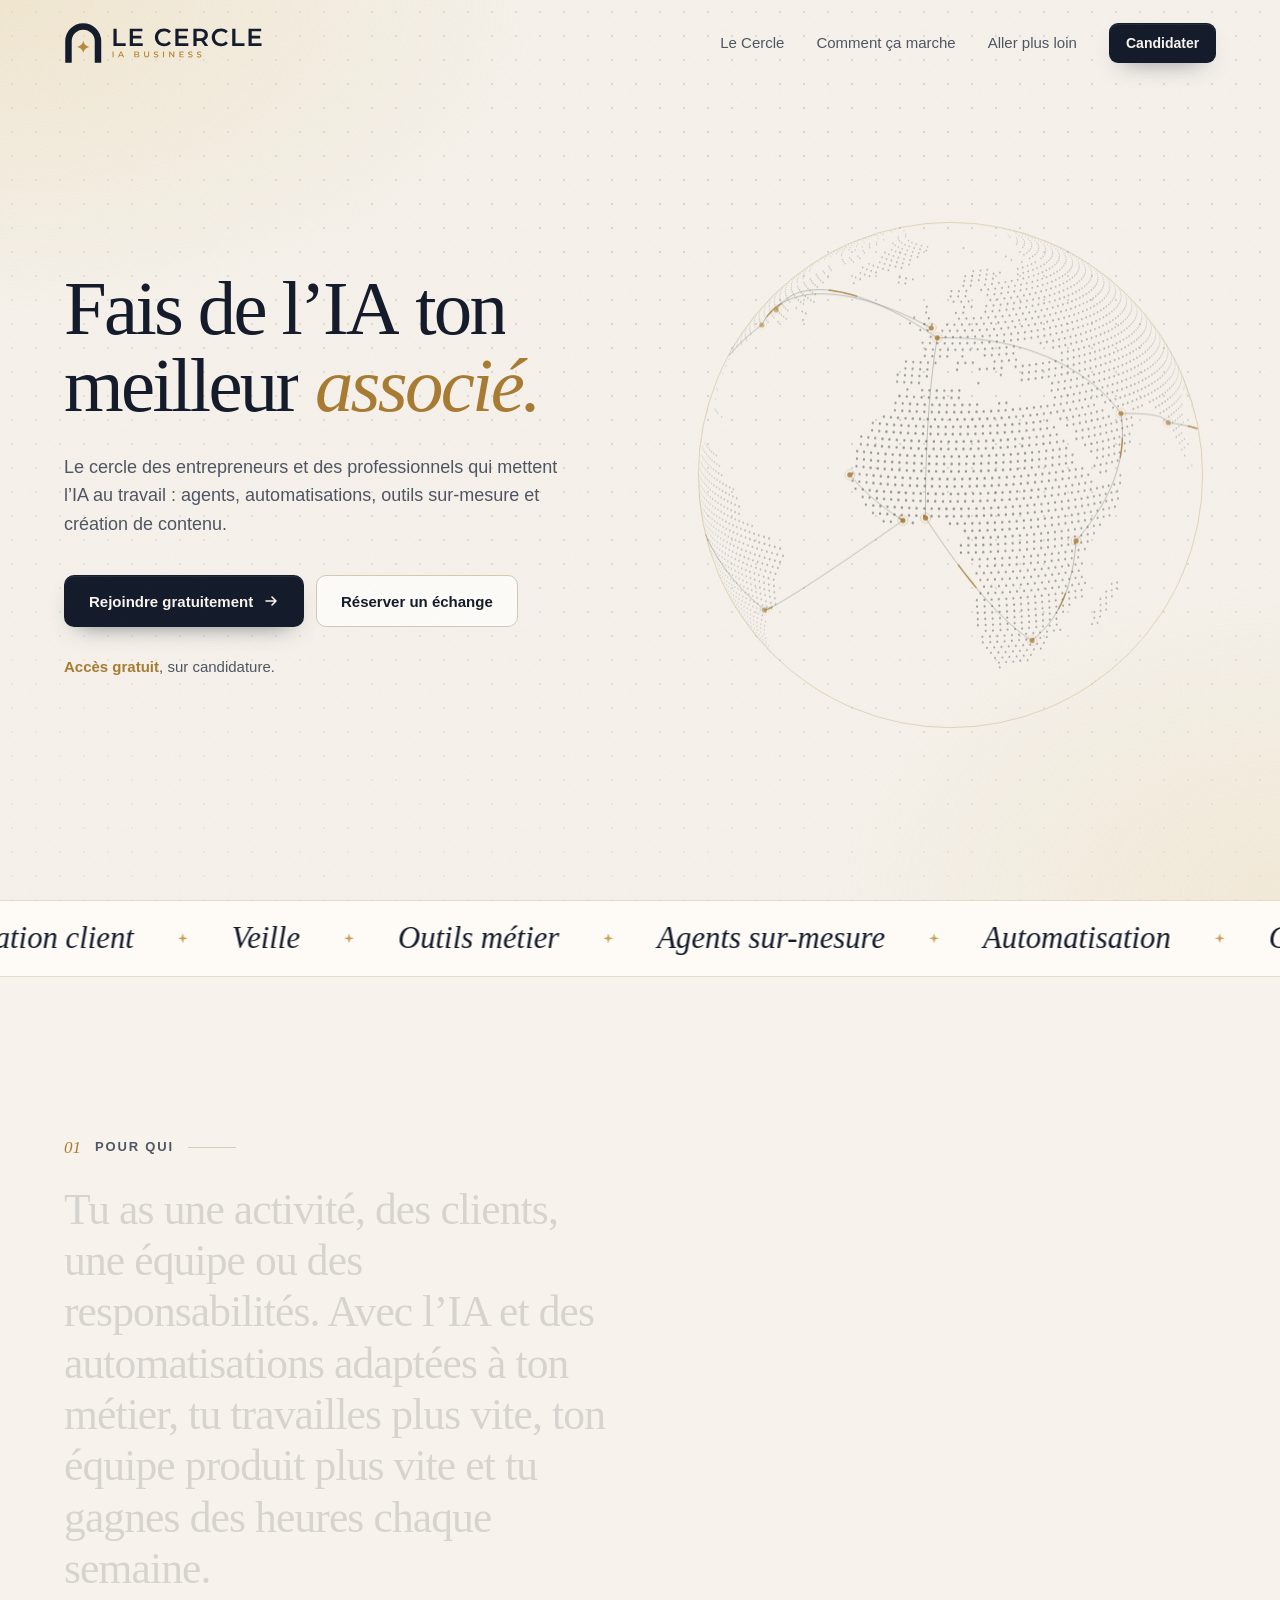
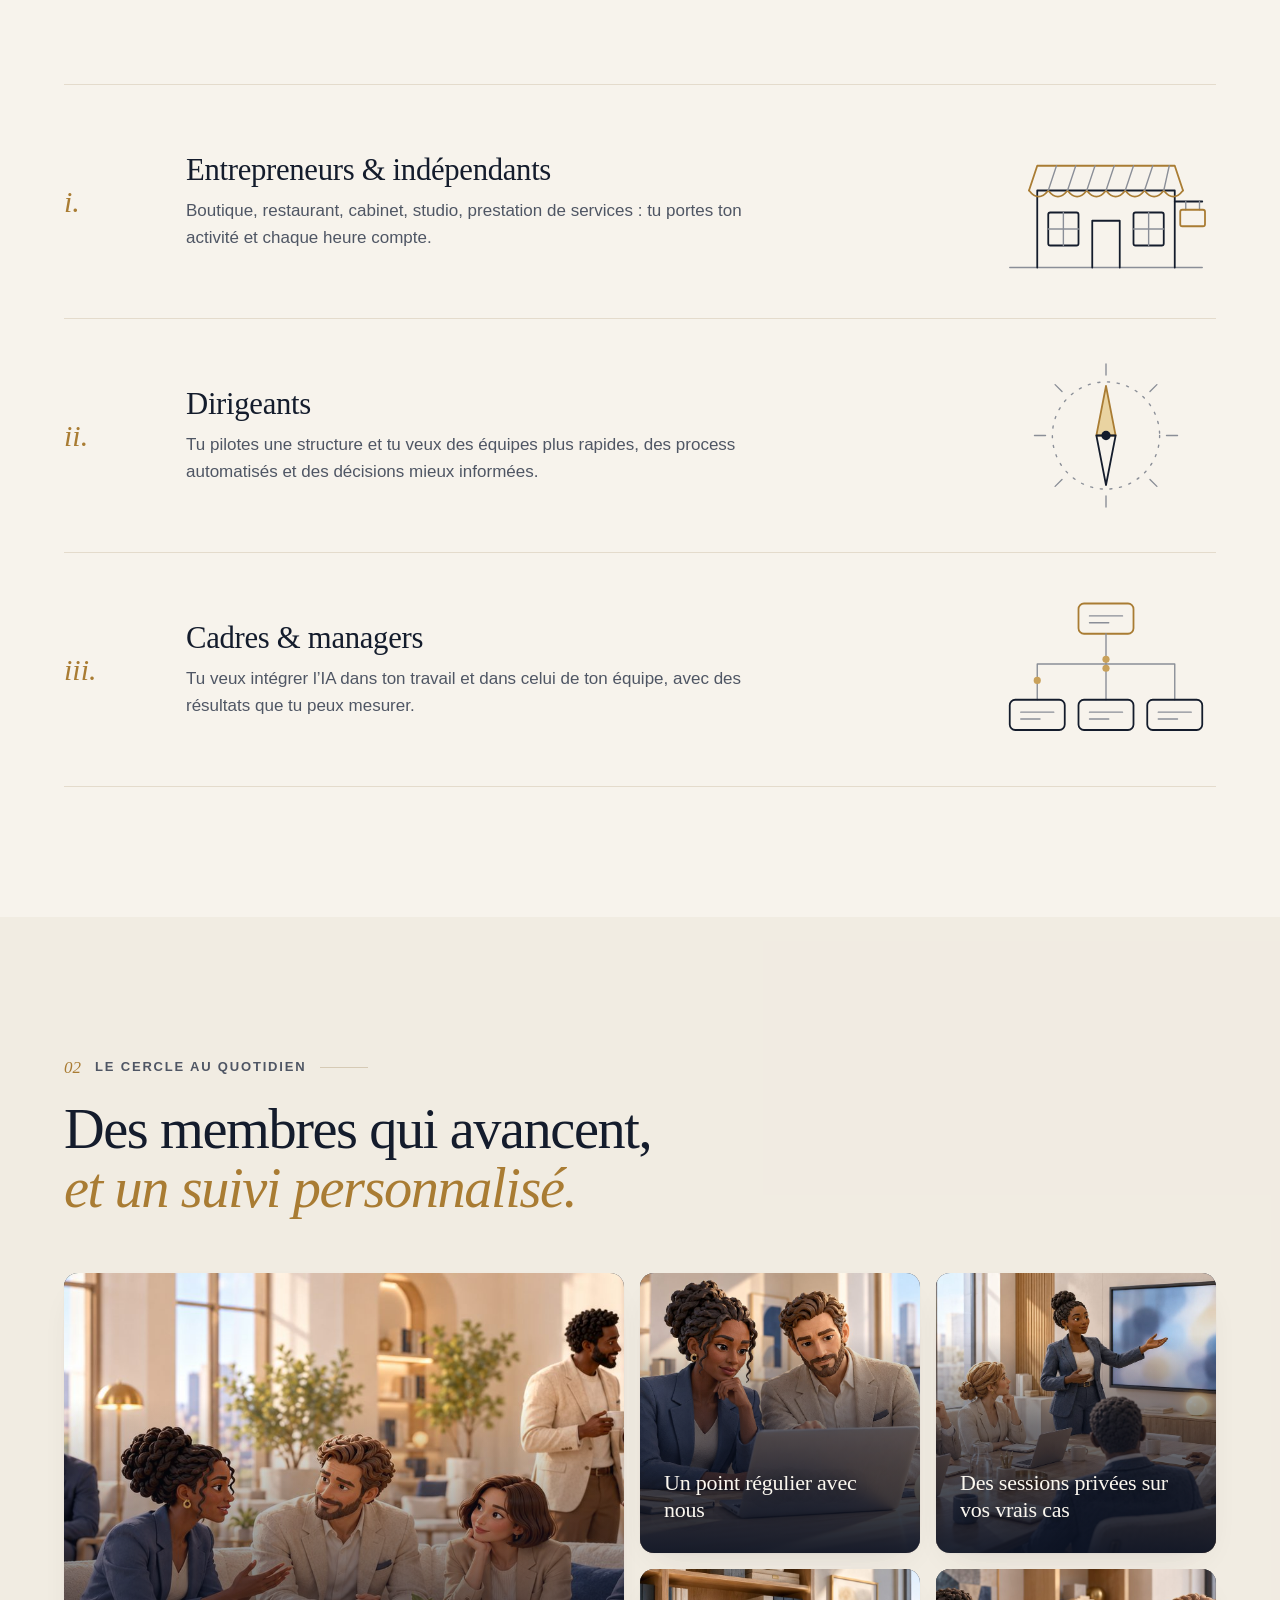
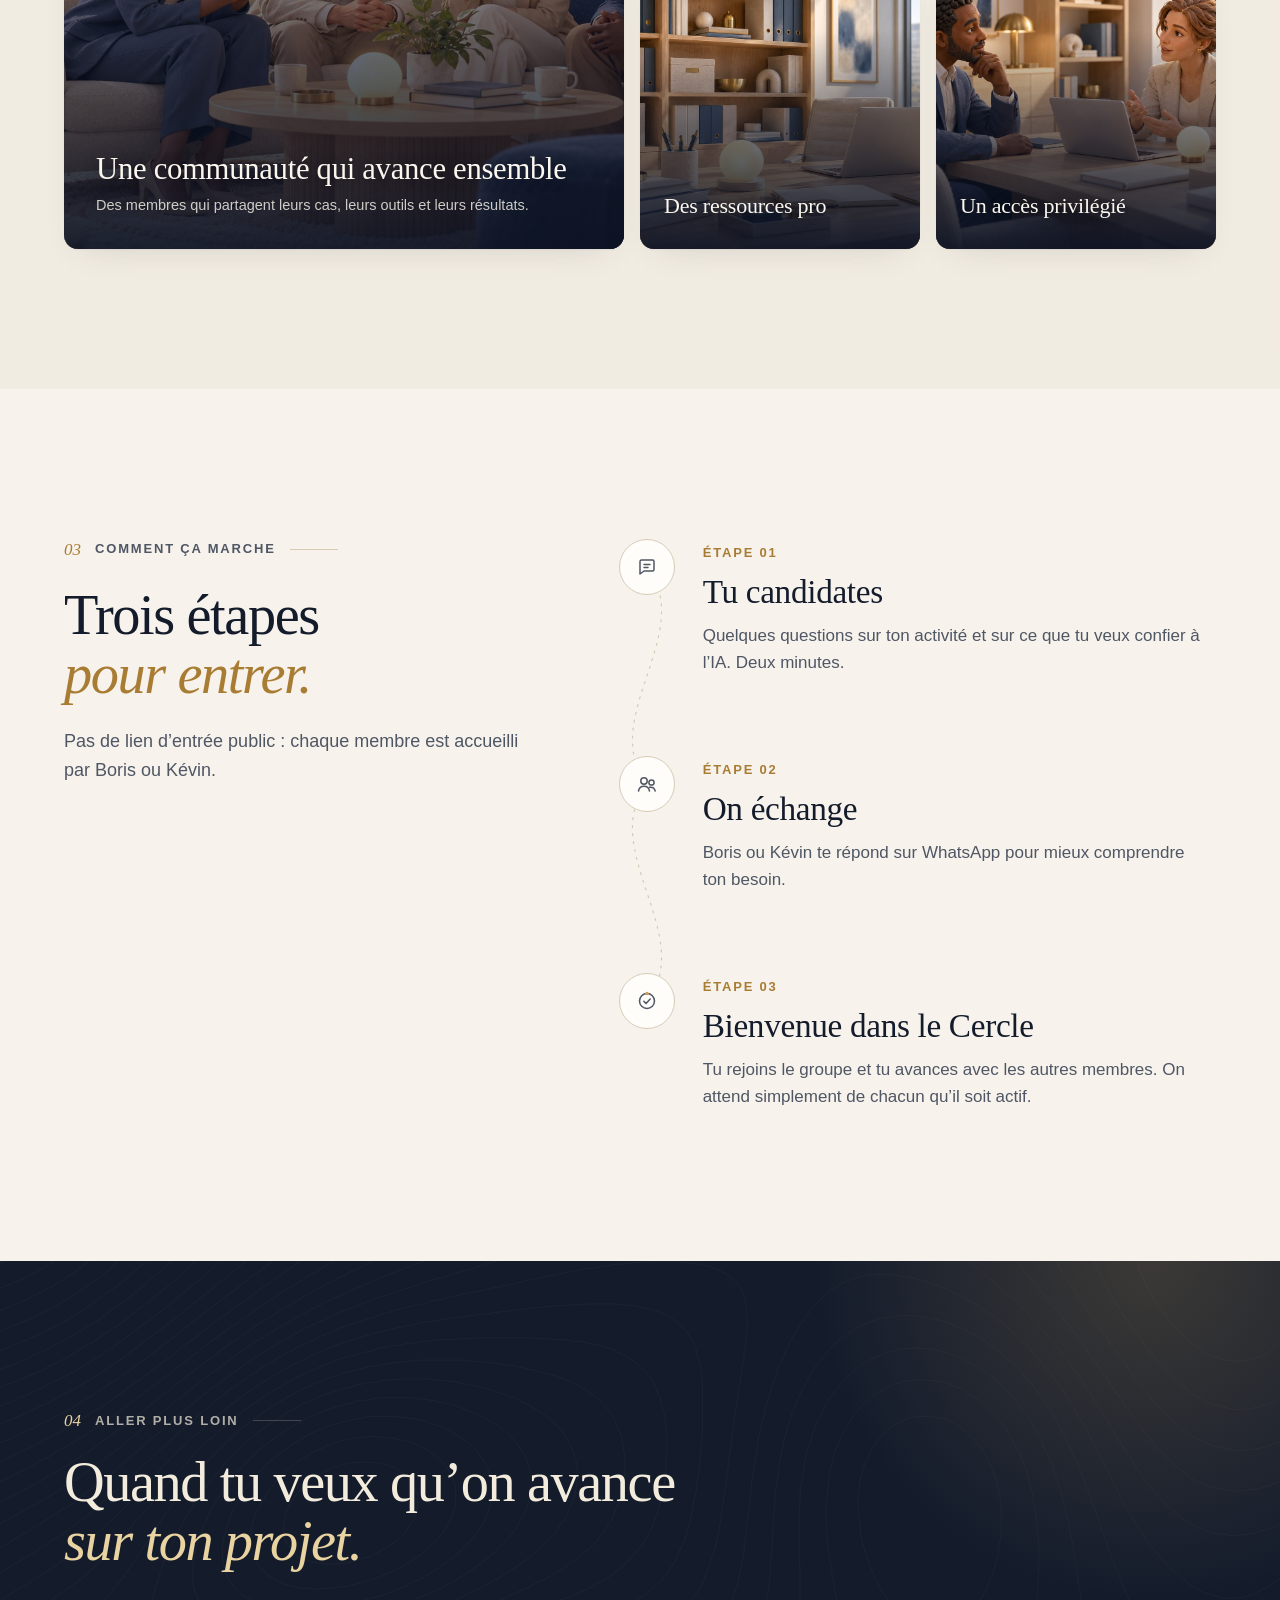
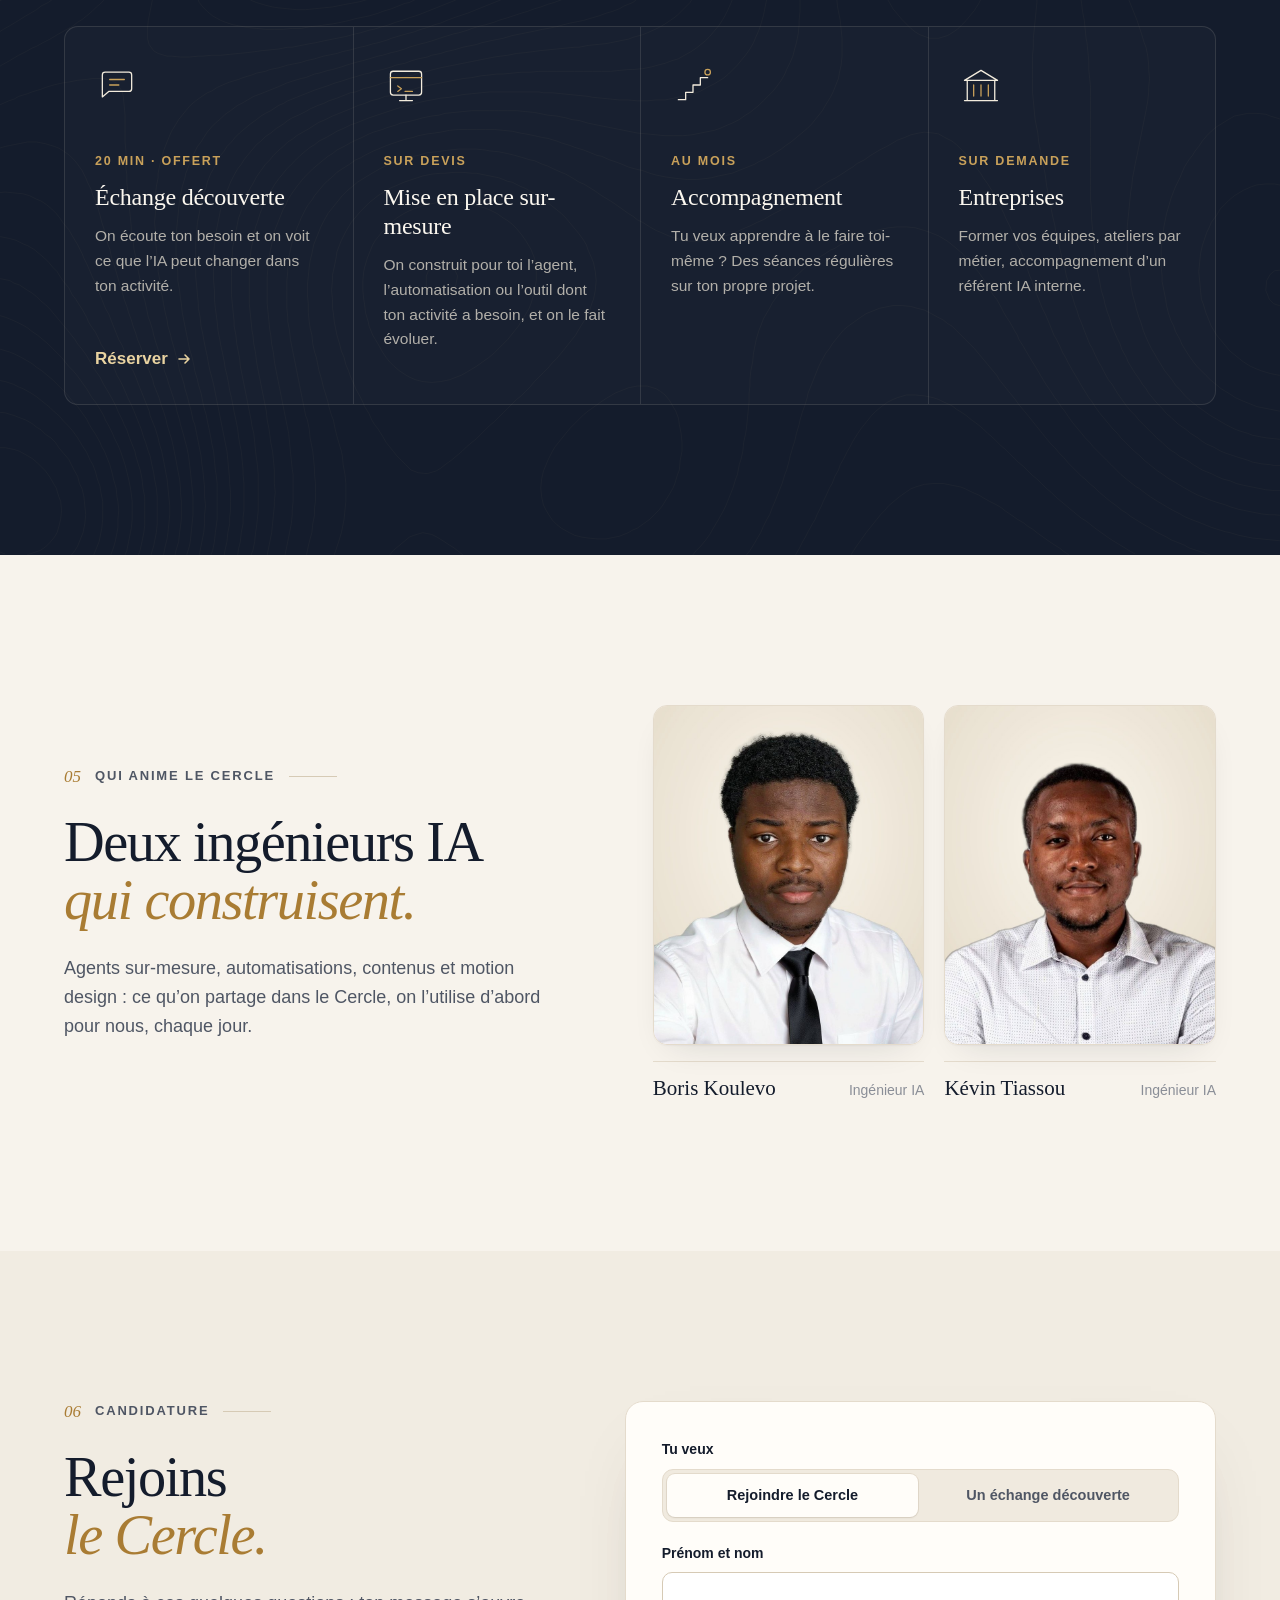
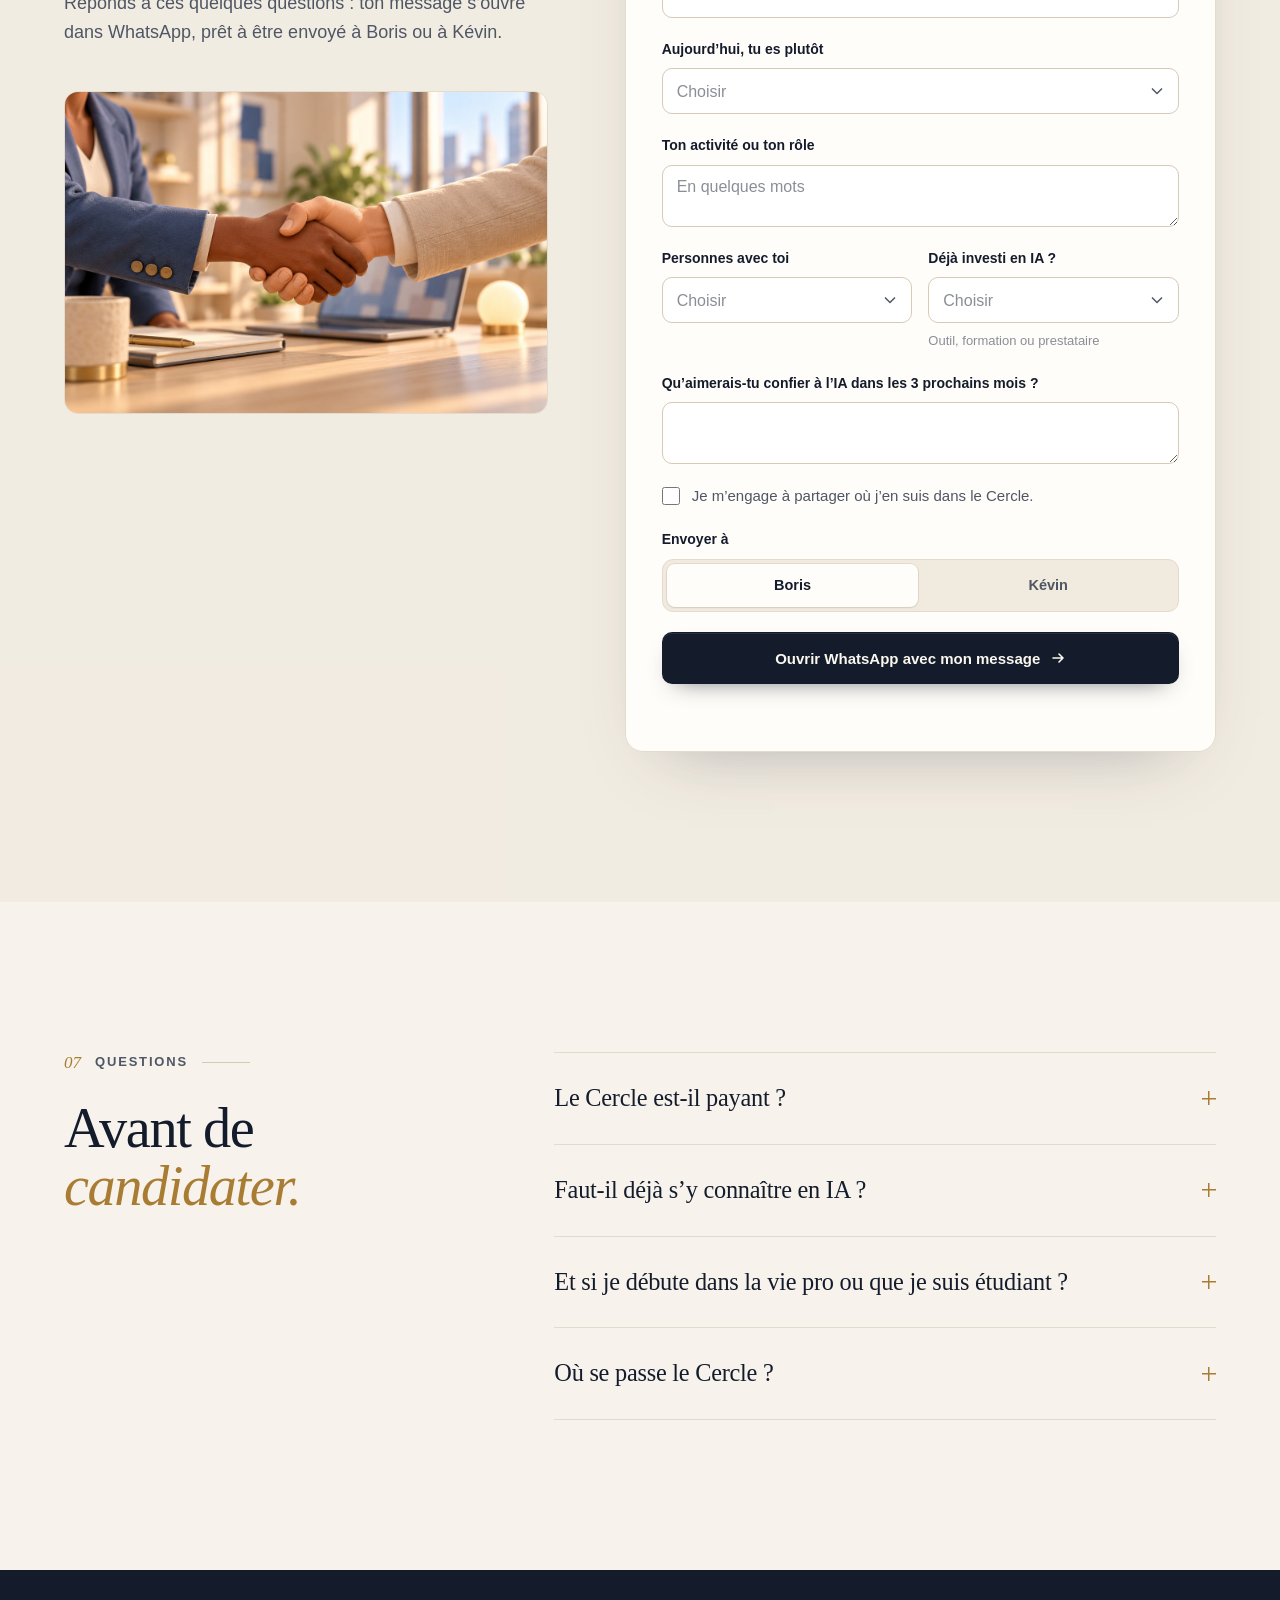
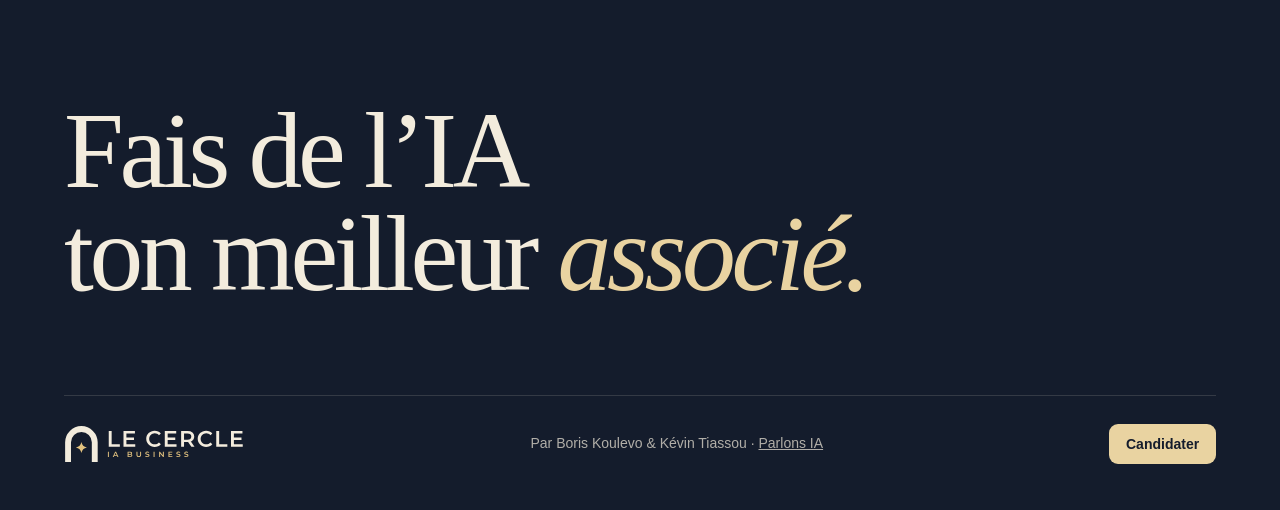
==== commit 518c5373: "Logo seuil grotesque et intro « la montée » sur le site En-tête, pied de page et favicon passent au " ====
--- a/index.html
+++ b/index.html
@@ -9,24 +9,19 @@
   <meta property="og:title" content="Le Cercle IA Business">
   <meta property="og:description" content="Fais de l'IA ton meilleur associé. Le cercle des entrepreneurs et des professionnels qui utilisent l'IA pour grandir.">
   <meta property="og:image" content="https://tiasslevo.github.io/cercle-ia-business/img/hero-desktop.jpg">
-  <link rel="icon" href="data:image/svg+xml,%3Csvg xmlns='http://www.w3.org/2000/svg' viewBox='0 0 64 64'%3E%3Crect width='64' height='64' rx='14' fill='%23141C2C'/%3E%3Ccircle cx='32' cy='32' r='15' fill='none' stroke='%23C9A15A' stroke-width='3'/%3E%3Ccircle cx='32' cy='17' r='4' fill='%23C9A15A'/%3E%3C/svg%3E">
+  <link rel="icon" href="./brand/logos/favicon.svg" type="image/svg+xml">
   <link rel="preconnect" href="https://api.fontshare.com" crossorigin>
   <link href="https://api.fontshare.com/v2/css?f[]=gambetta@300,400,500,600,301,401,501&f[]=switzer@400,500,600,700&display=swap" rel="stylesheet">
   <link rel="stylesheet" href="./cercle.css?v=7">
+  <script>(function(){var q=location.search.indexOf('intro')>-1;try{if(!q&&matchMedia('(prefers-reduced-motion: reduce)').matches)return;if(!q&&sessionStorage.getItem('cercle-intro'))return;sessionStorage.setItem('cercle-intro','1');}catch(e){}document.documentElement.classList.add('intro-on');})();</script>
+  <style>html.intro-on body,html.intro-run body{overflow:hidden}html.intro-on::after{content:"";position:fixed;inset:0;background:#F7F3EC;z-index:299}</style>
 </head>
 <body>
   <div class="progress" aria-hidden="true"><span></span></div>
   <div class="grain" aria-hidden="true"></div>
 
   <header class="top">
-    <a href="#top" class="brand" aria-label="Le Cercle IA Business, retour en haut">
-      <svg class="brand-mark" viewBox="0 0 40 40" aria-hidden="true">
-        <circle cx="20" cy="20" r="14" class="bm-ring"/>
-        <g class="bm-orbit"><circle cx="20" cy="6" r="3.2" class="bm-dot"/></g>
-        <circle cx="20" cy="20" r="2.2" class="bm-core"/>
-      </svg>
-      <span class="brand-name">Le Cercle <em>IA</em> Business</span>
-    </a>
+    <a href="#top" class="brand" aria-label="Le Cercle IA Business, retour en haut"><img class="brand-logo" src="./brand/logos/entete.svg" alt="Le Cercle IA Business" width="220" height="56"></a>
     <nav aria-label="Navigation">
       <a href="#dedans">Le Cercle</a>
       <a href="#comment">Comment ça marche</a>
@@ -302,12 +297,14 @@
     <div class="wrap">
       <p class="foot-big" data-reveal>Fais de l’IA<br>ton meilleur <i>associé.</i></p>
       <div class="foot-row">
-        <span class="brand-name">Le Cercle <em>IA</em> Business</span>
+        <img class="brand-logo foot-logo" src="./brand/logos/entete-clair.svg" alt="Le Cercle IA Business" width="190" height="48">
         <span>Par Boris Koulevo &amp; Kévin Tiassou · <a href="https://tiasslevo.github.io/parlons-ia/">Parlons IA</a></span>
         <a href="#candidature" class="btn btn-gold btn-sm">Candidater</a>
       </div>
     </div>
   </footer>
+
+  <script src="./site-intro.js?v=3" data-base="./"></script>
 
   <script src="./globe-land.js?v=5"></script>
   <script src="./cercle.js?v=6"></script>
--- a/cercle.css
+++ b/cercle.css
@@ -330,3 +330,8 @@
 .free-band p:not(.free-big) { margin: 0 0 22px; color: rgba(243, 236, 221, .78); max-width: 30em; }
 .free-band .btn-ink { background: var(--gold-3); color: var(--ink); }
 @media (max-width: 760px) { .free-band { grid-template-columns: 1fr; gap: 20px; padding: 32px 26px; margin-top: 64px; } }
+
+/* logo du Cercle */
+.brand-logo { display: block; height: 42px; width: auto; }
+.foot-logo { height: 38px; }
+@media (max-width: 760px) { .brand-logo { height: 34px; } }
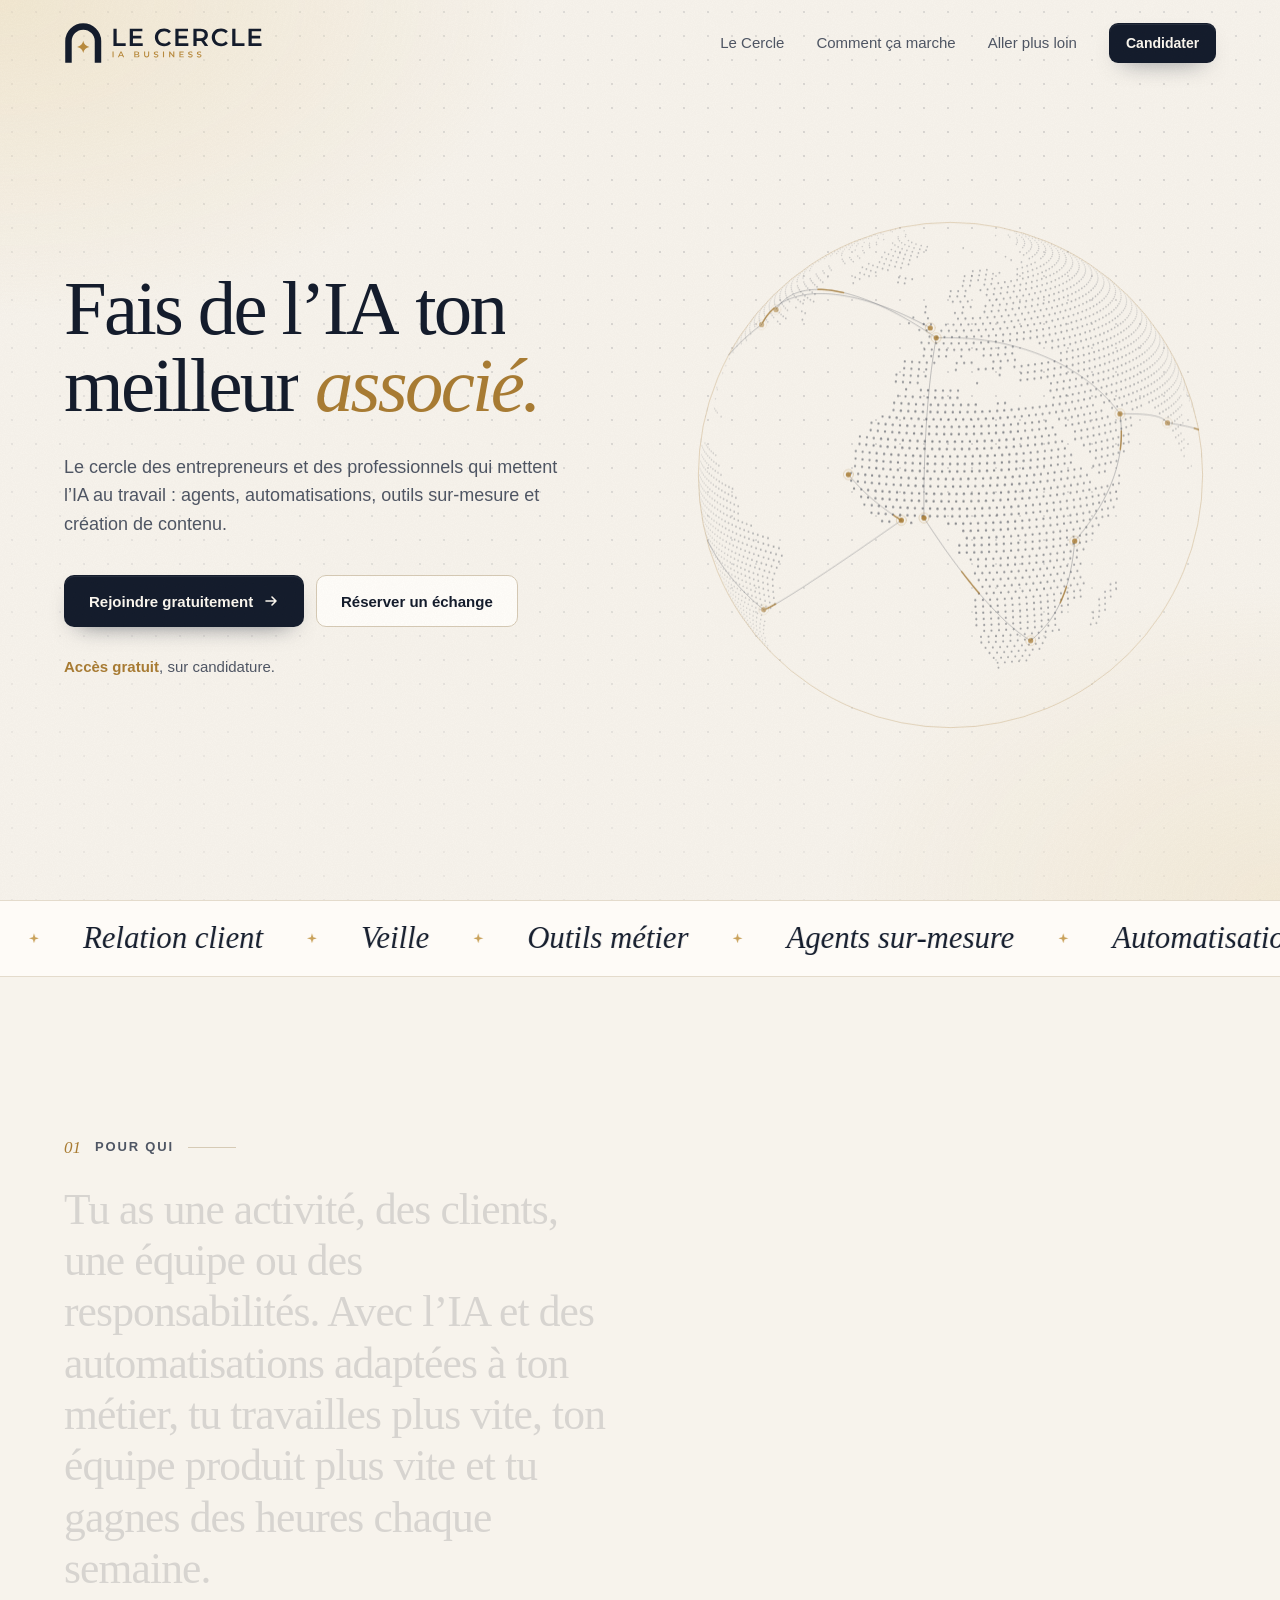
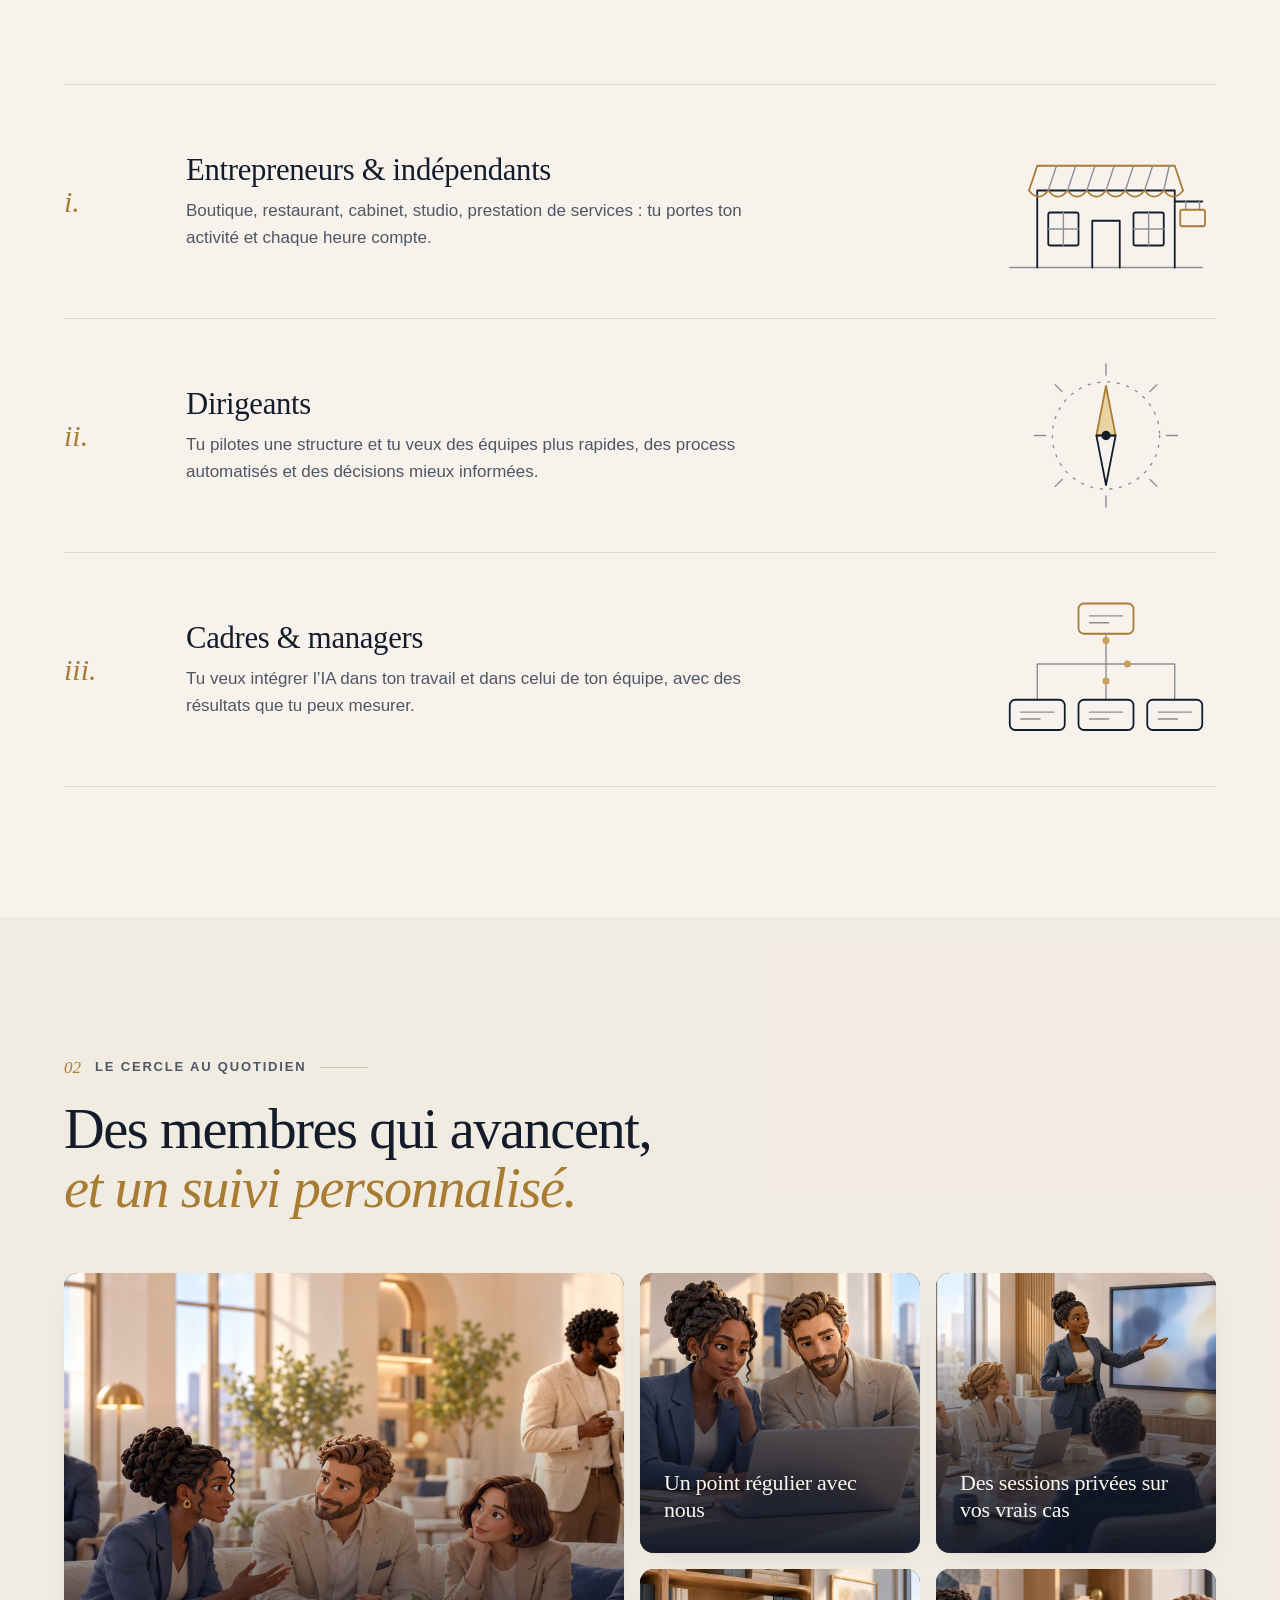
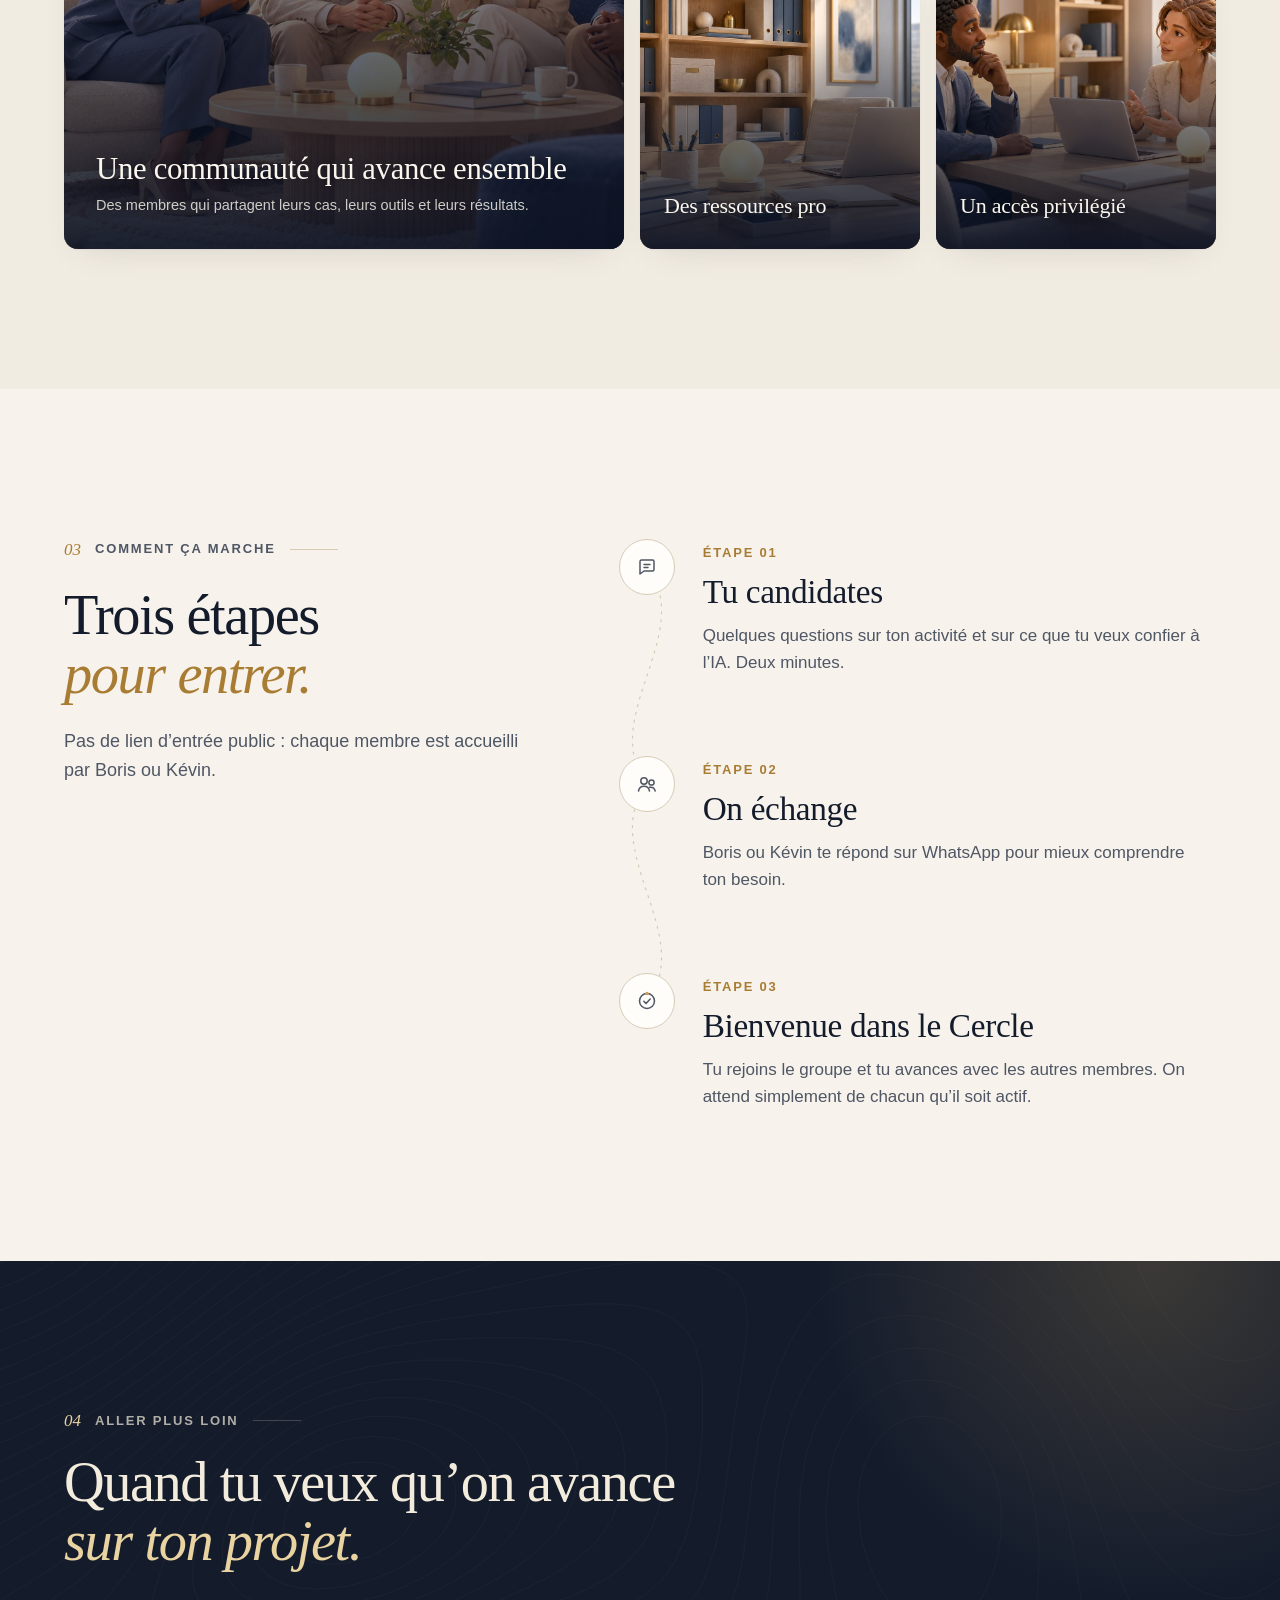
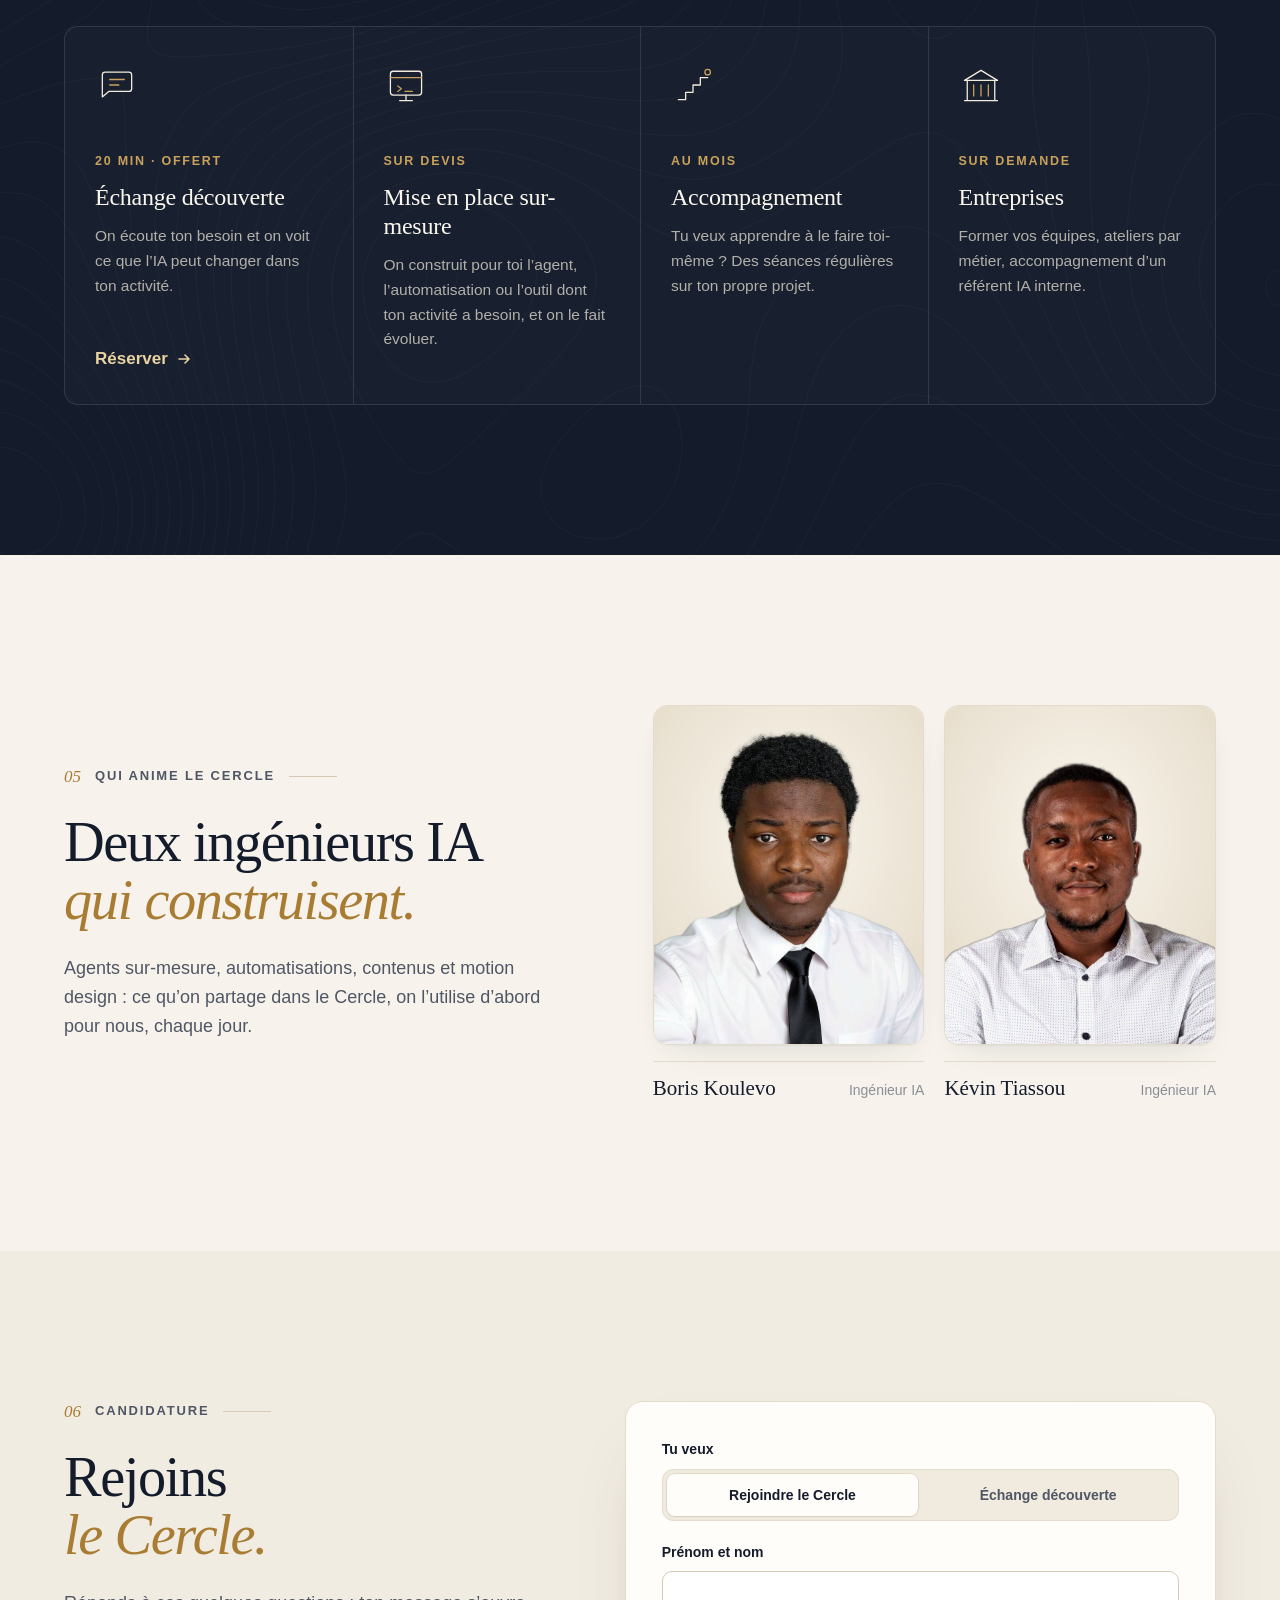
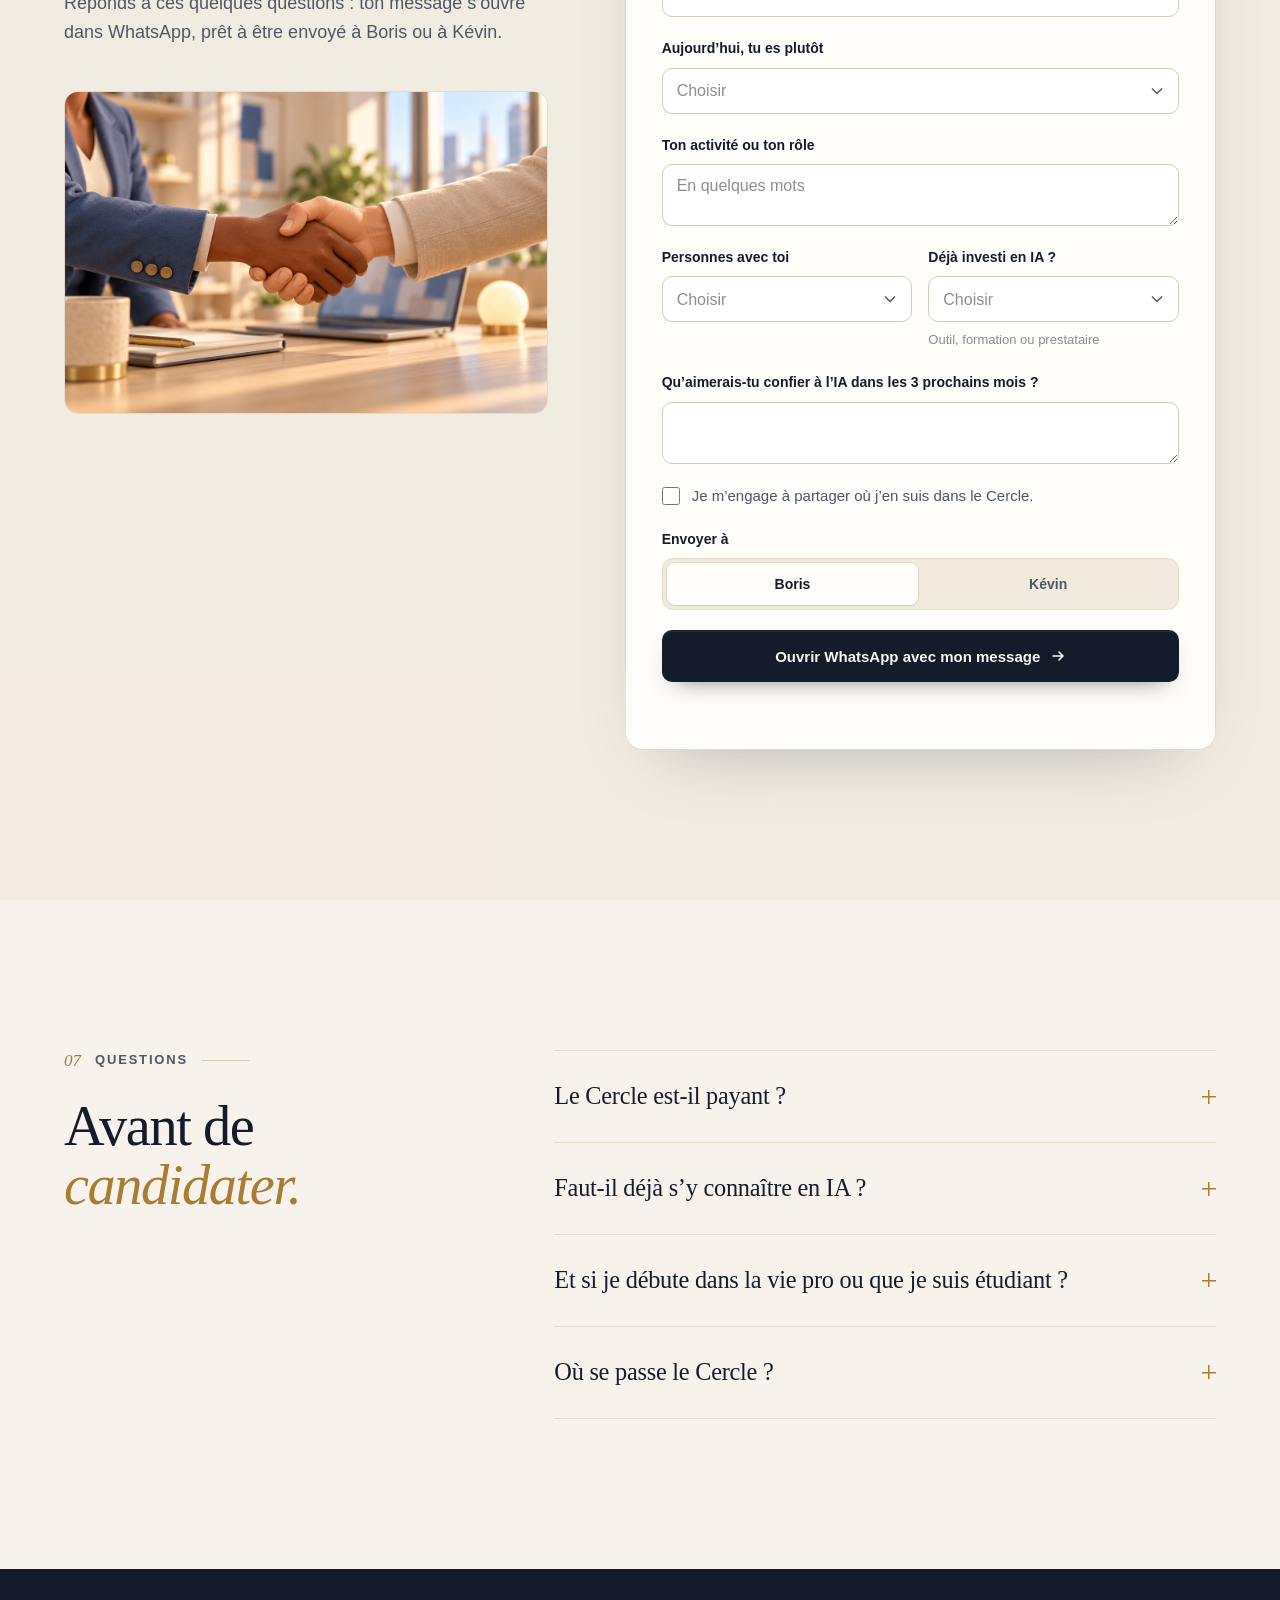
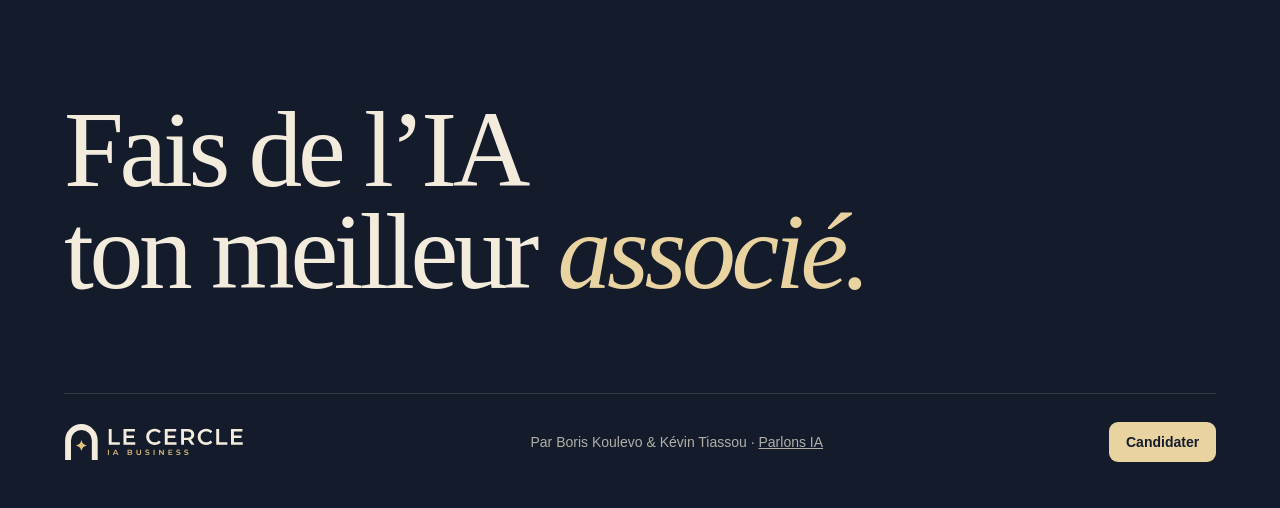
==== commit 59ed4025: "Intro terminée sur le logo simple ; choix du formulaire sur une ligne Co-Authored-By: Claude Opus 5." ====
--- a/index.html
+++ b/index.html
@@ -242,7 +242,7 @@
             <span class="f-label">Tu veux</span>
             <div class="tabs" role="radiogroup">
               <label><input type="radio" name="intent" value="cercle" checked><span>Rejoindre le Cercle</span></label>
-              <label><input type="radio" name="intent" value="echange"><span>Un échange découverte</span></label>
+              <label><input type="radio" name="intent" value="echange"><span>Échange découverte</span></label>
             </div>
           </div>
           <label class="field"><span class="f-label">Prénom et nom</span><input name="nom" autocomplete="name" required></label>
@@ -304,7 +304,7 @@
     </div>
   </footer>
 
-  <script src="./site-intro.js?v=3" data-base="./"></script>
+  <script src="./site-intro.js?v=4" data-base="./"></script>
 
   <script src="./globe-land.js?v=5"></script>
   <script src="./cercle.js?v=6"></script>
--- a/cercle.css
+++ b/cercle.css
@@ -223,7 +223,7 @@
 .tabs { display: grid; grid-template-columns: 1fr 1fr; gap: 4px; padding: 4px; background: var(--bg-2); border: 1px solid var(--border); border-radius: 11px; }
 .tabs label { position: relative; cursor: pointer; }
 .tabs input { position: absolute; opacity: 0; }
-.tabs span { display: block; padding: 10px 12px; border-radius: 8px; text-align: center; font-size: 14.5px; font-weight: 600; color: var(--ink-2); transition: background .35s var(--ease), color .35s, box-shadow .35s; }
+.tabs span { display: block; padding: 10px 8px; border-radius: 8px; text-align: center; white-space: nowrap; font-size: 14px; font-weight: 600; color: var(--ink-2); transition: background .35s var(--ease), color .35s, box-shadow .35s; }
 .tabs input:checked + span { background: var(--surface); color: var(--ink); box-shadow: 0 1px 2px rgba(20, 28, 44, .08), 0 0 0 1px var(--border); }
 .tabs input:focus-visible + span { outline: 2px solid var(--gold); outline-offset: 1px; }
 .check { display: flex; gap: 12px; align-items: flex-start; font-size: 15px; color: var(--ink-2); cursor: pointer; }
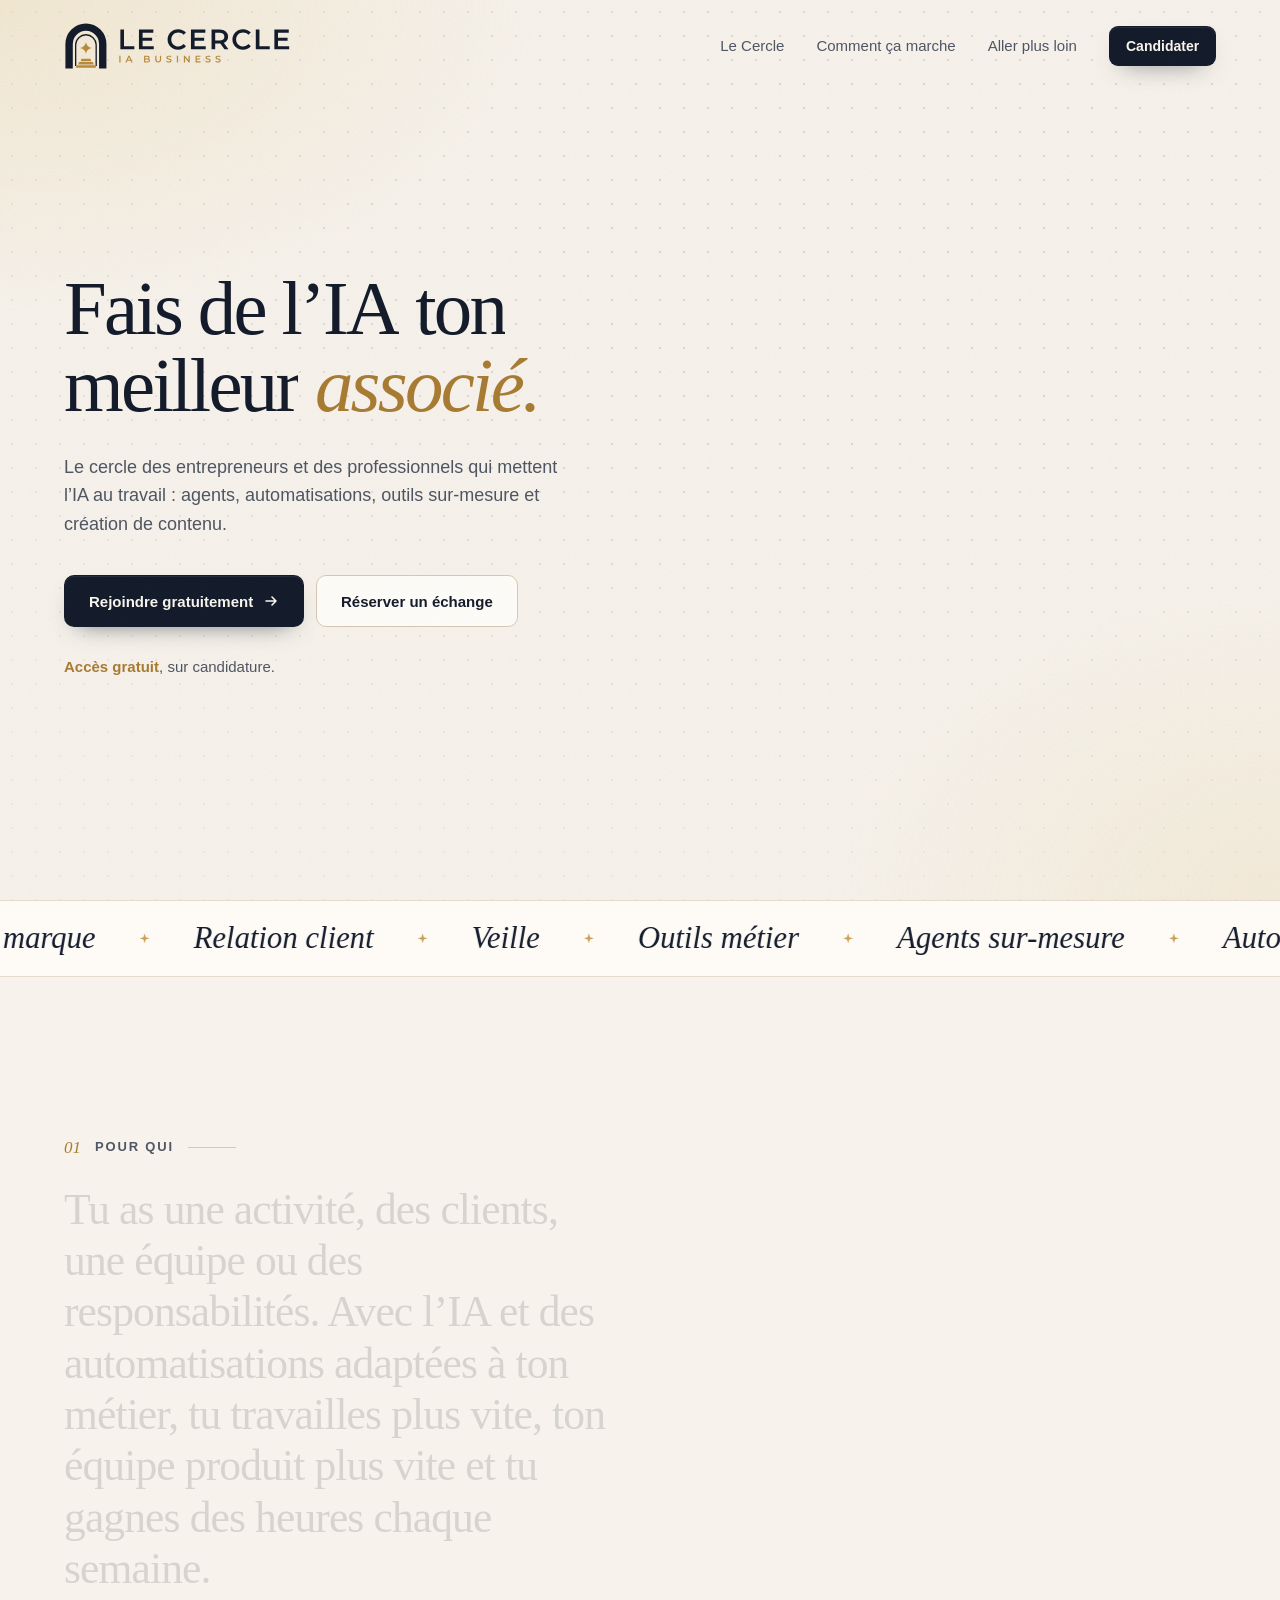
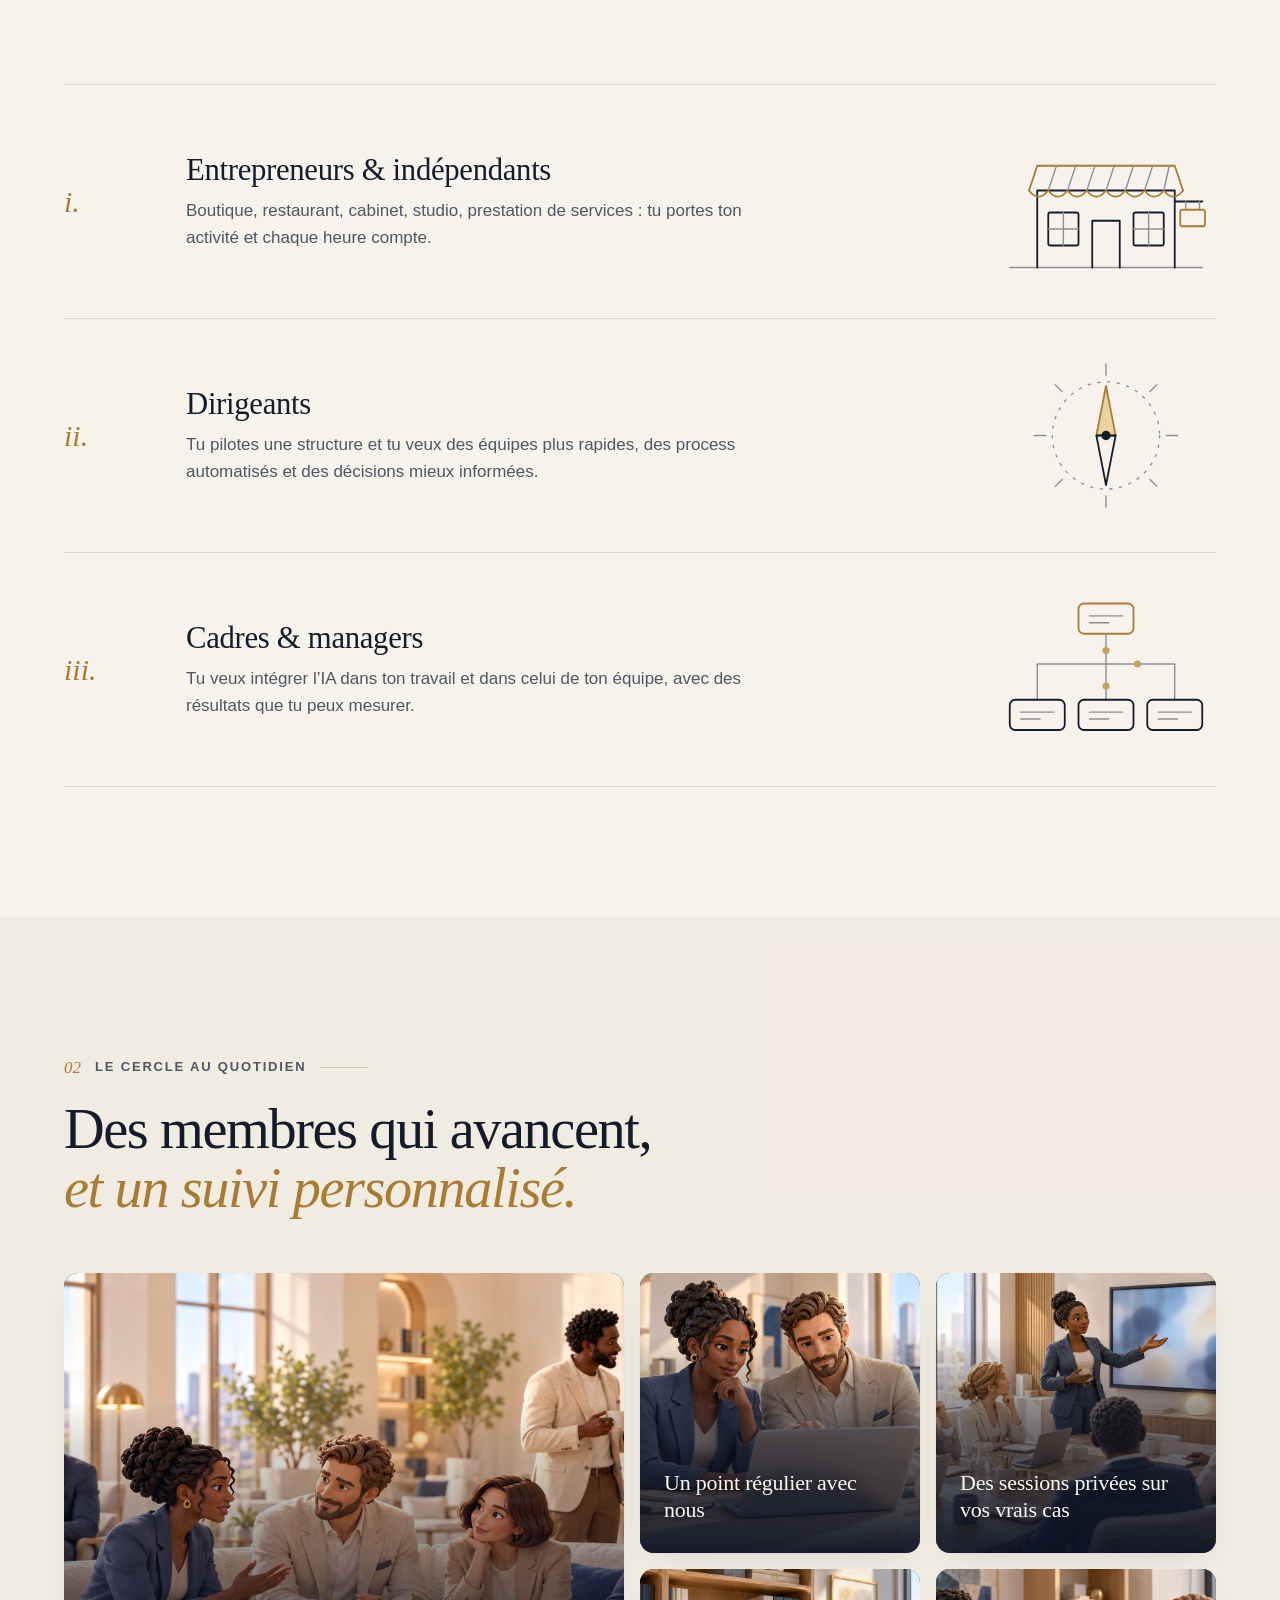
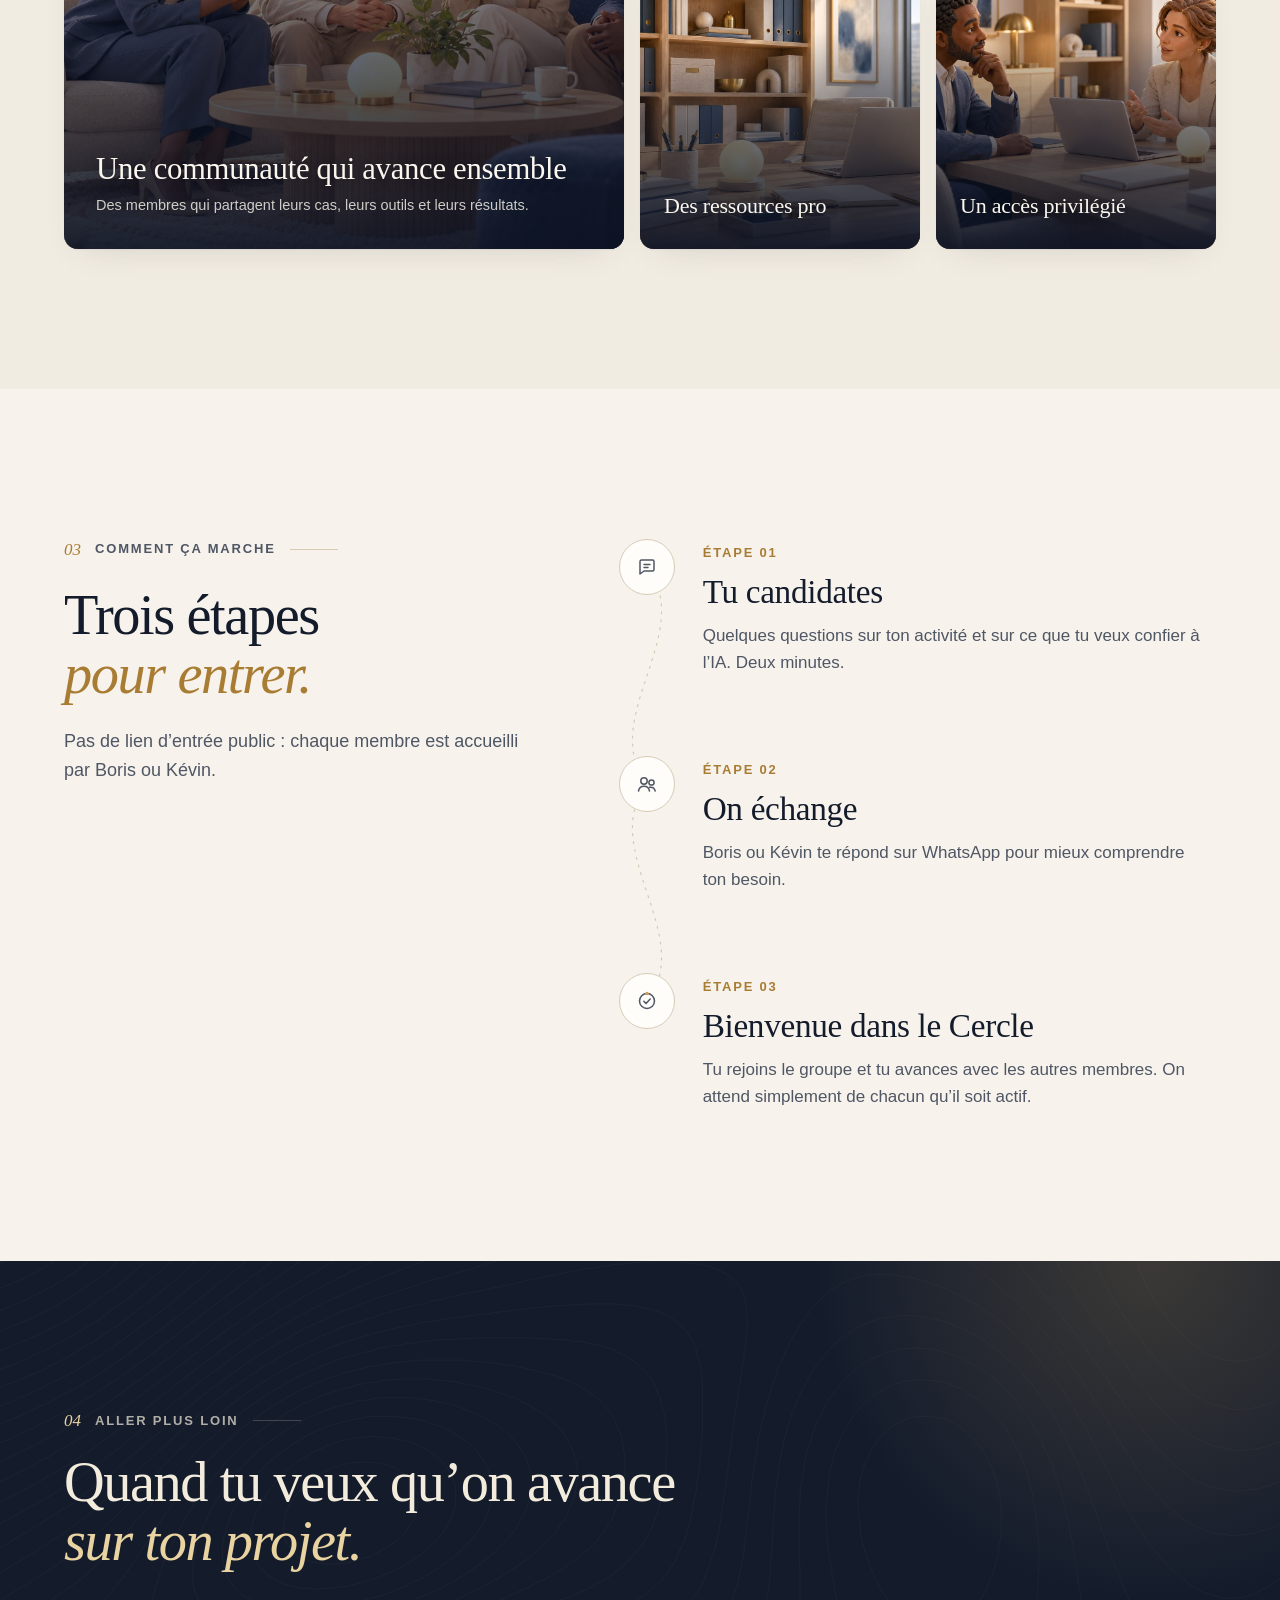
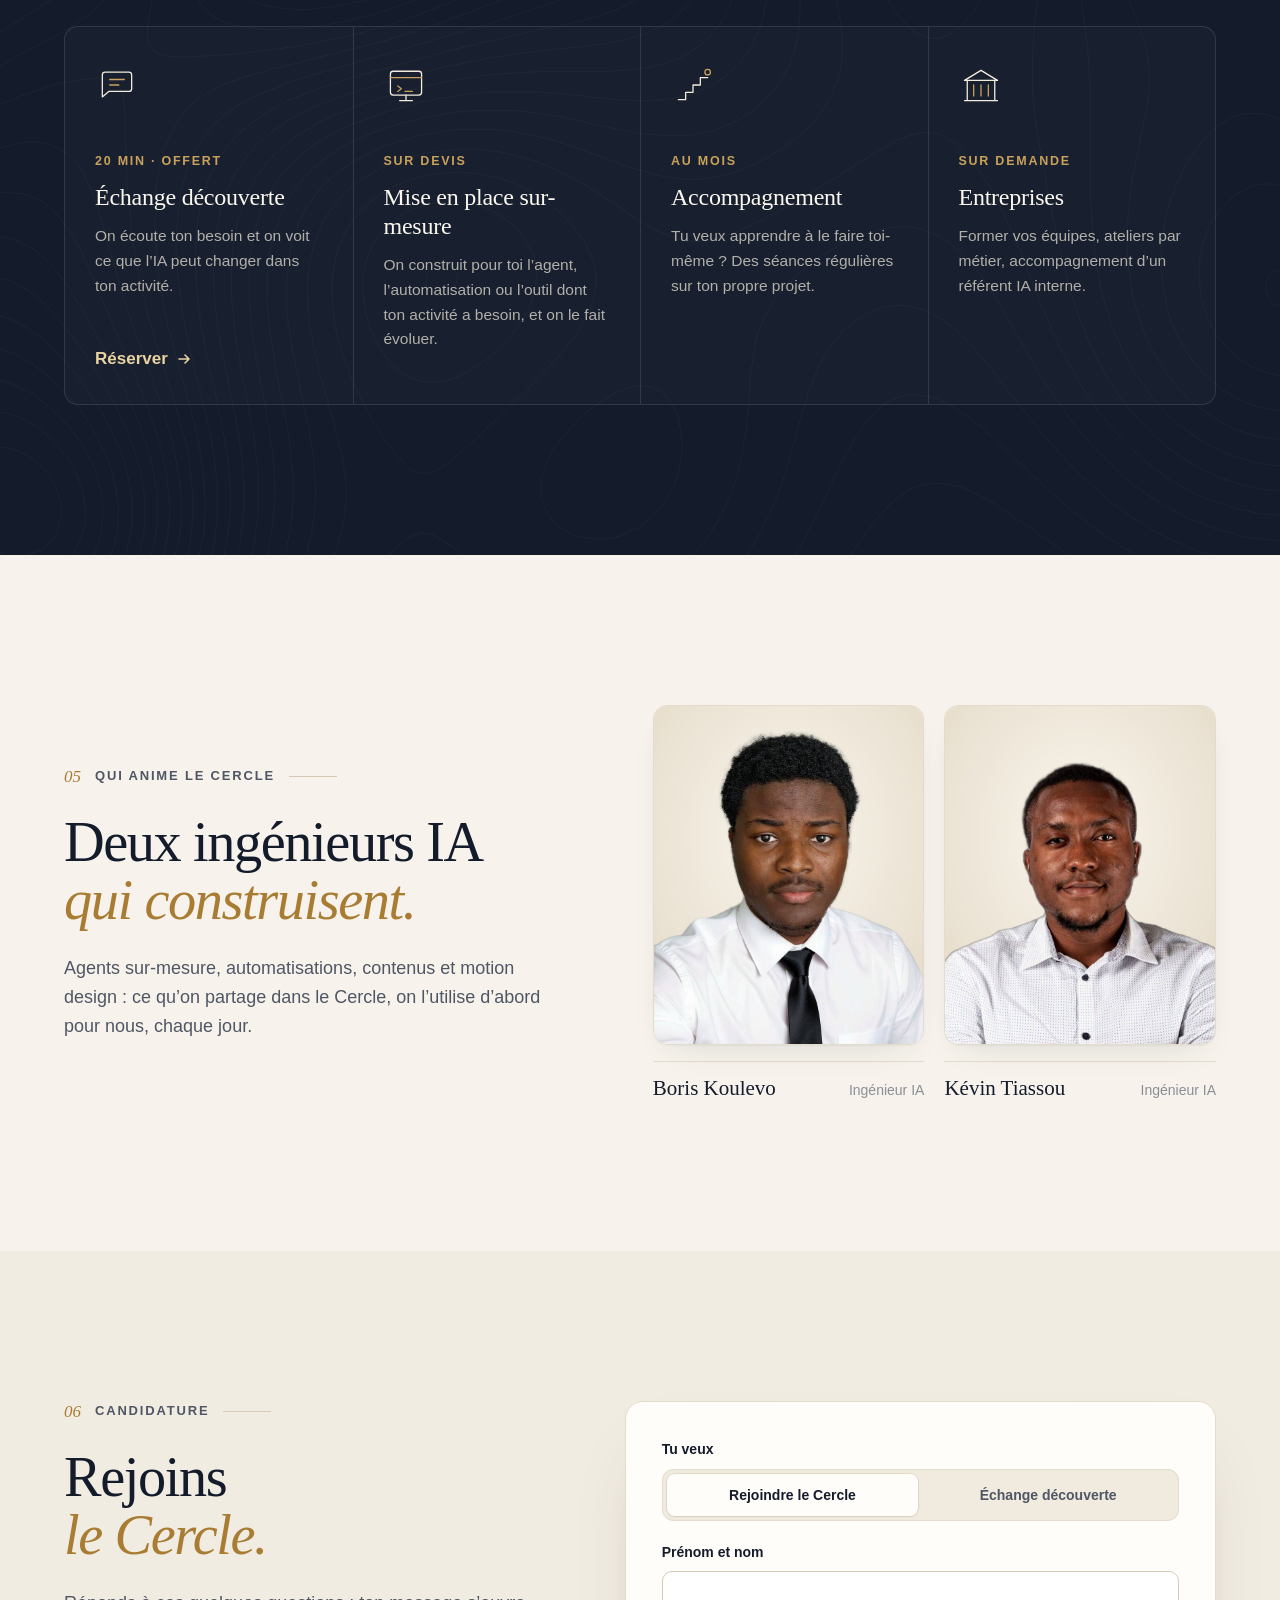
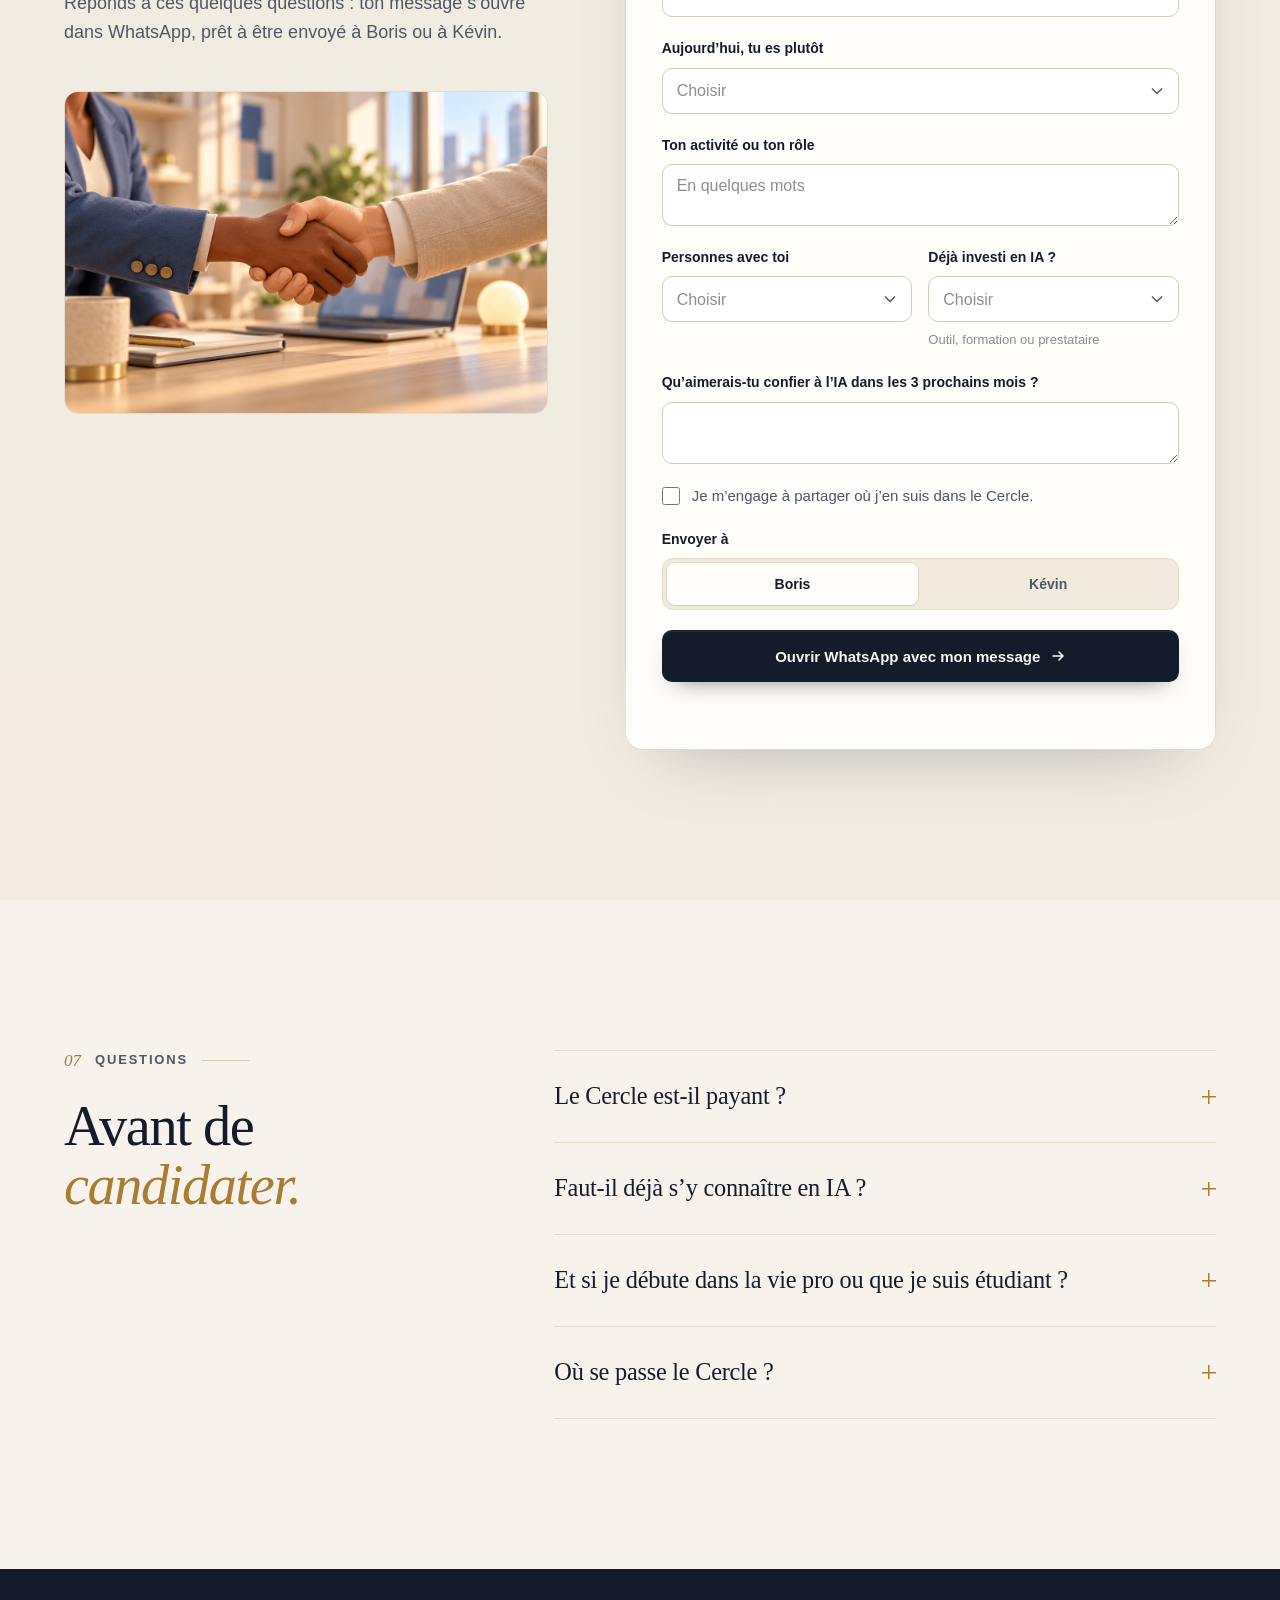
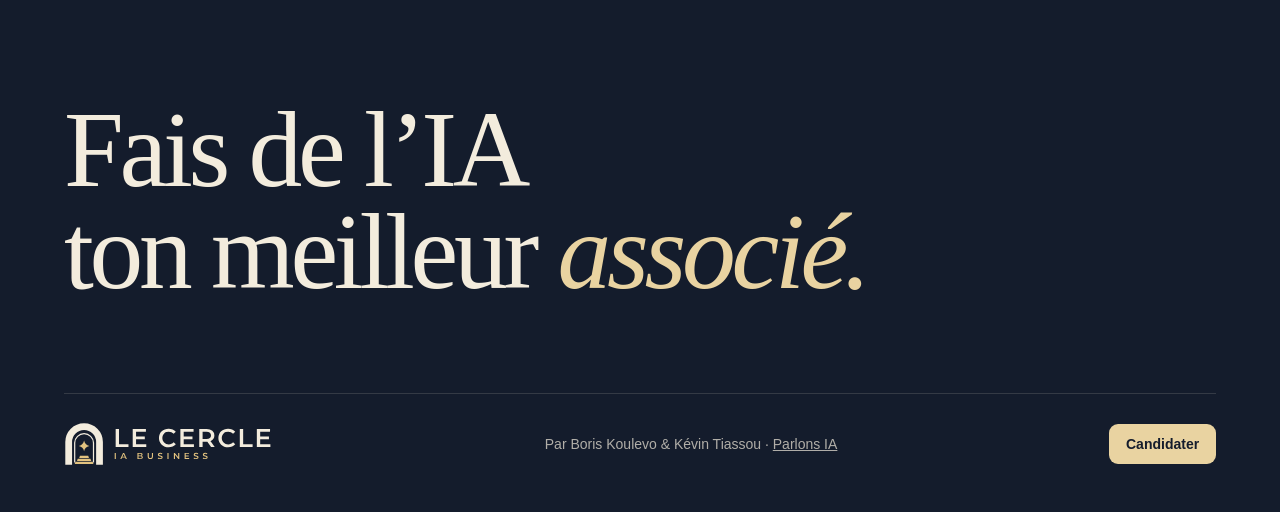
==== commit 0dd8374e: "Logo complet (avec les marches) partout : en-tête, pied, favicon, fin d'intro Co-Authored-By: Claude" ====
--- a/index.html
+++ b/index.html
@@ -9,7 +9,7 @@
   <meta property="og:title" content="Le Cercle IA Business">
   <meta property="og:description" content="Fais de l'IA ton meilleur associé. Le cercle des entrepreneurs et des professionnels qui utilisent l'IA pour grandir.">
   <meta property="og:image" content="https://tiasslevo.github.io/cercle-ia-business/img/hero-desktop.jpg">
-  <link rel="icon" href="./brand/logos/favicon.svg" type="image/svg+xml">
+  <link rel="icon" href="./brand/logos/favicon.svg?v=2" type="image/svg+xml">
   <link rel="preconnect" href="https://api.fontshare.com" crossorigin>
   <link href="https://api.fontshare.com/v2/css?f[]=gambetta@300,400,500,600,301,401,501&f[]=switzer@400,500,600,700&display=swap" rel="stylesheet">
   <link rel="stylesheet" href="./cercle.css?v=7">
@@ -21,7 +21,7 @@
   <div class="grain" aria-hidden="true"></div>
 
   <header class="top">
-    <a href="#top" class="brand" aria-label="Le Cercle IA Business, retour en haut"><img class="brand-logo" src="./brand/logos/entete.svg" alt="Le Cercle IA Business" width="220" height="56"></a>
+    <a href="#top" class="brand" aria-label="Le Cercle IA Business, retour en haut"><img class="brand-logo" src="./brand/logos/entete.svg?v=2" alt="Le Cercle IA Business" width="220" height="56"></a>
     <nav aria-label="Navigation">
       <a href="#dedans">Le Cercle</a>
       <a href="#comment">Comment ça marche</a>
@@ -297,14 +297,14 @@
     <div class="wrap">
       <p class="foot-big" data-reveal>Fais de l’IA<br>ton meilleur <i>associé.</i></p>
       <div class="foot-row">
-        <img class="brand-logo foot-logo" src="./brand/logos/entete-clair.svg" alt="Le Cercle IA Business" width="190" height="48">
+        <img class="brand-logo foot-logo" src="./brand/logos/entete-clair.svg?v=2" alt="Le Cercle IA Business" width="190" height="48">
         <span>Par Boris Koulevo &amp; Kévin Tiassou · <a href="https://tiasslevo.github.io/parlons-ia/">Parlons IA</a></span>
         <a href="#candidature" class="btn btn-gold btn-sm">Candidater</a>
       </div>
     </div>
   </footer>
 
-  <script src="./site-intro.js?v=4" data-base="./"></script>
+  <script src="./site-intro.js?v=5" data-base="./"></script>
 
   <script src="./globe-land.js?v=5"></script>
   <script src="./cercle.js?v=6"></script>
--- a/cercle.css
+++ b/cercle.css
@@ -332,6 +332,6 @@
 @media (max-width: 760px) { .free-band { grid-template-columns: 1fr; gap: 20px; padding: 32px 26px; margin-top: 64px; } }
 
 /* logo du Cercle */
-.brand-logo { display: block; height: 42px; width: auto; }
-.foot-logo { height: 38px; }
+.brand-logo { display: block; height: 48px; width: auto; }
+.foot-logo { height: 44px; }
 @media (max-width: 760px) { .brand-logo { height: 34px; } }
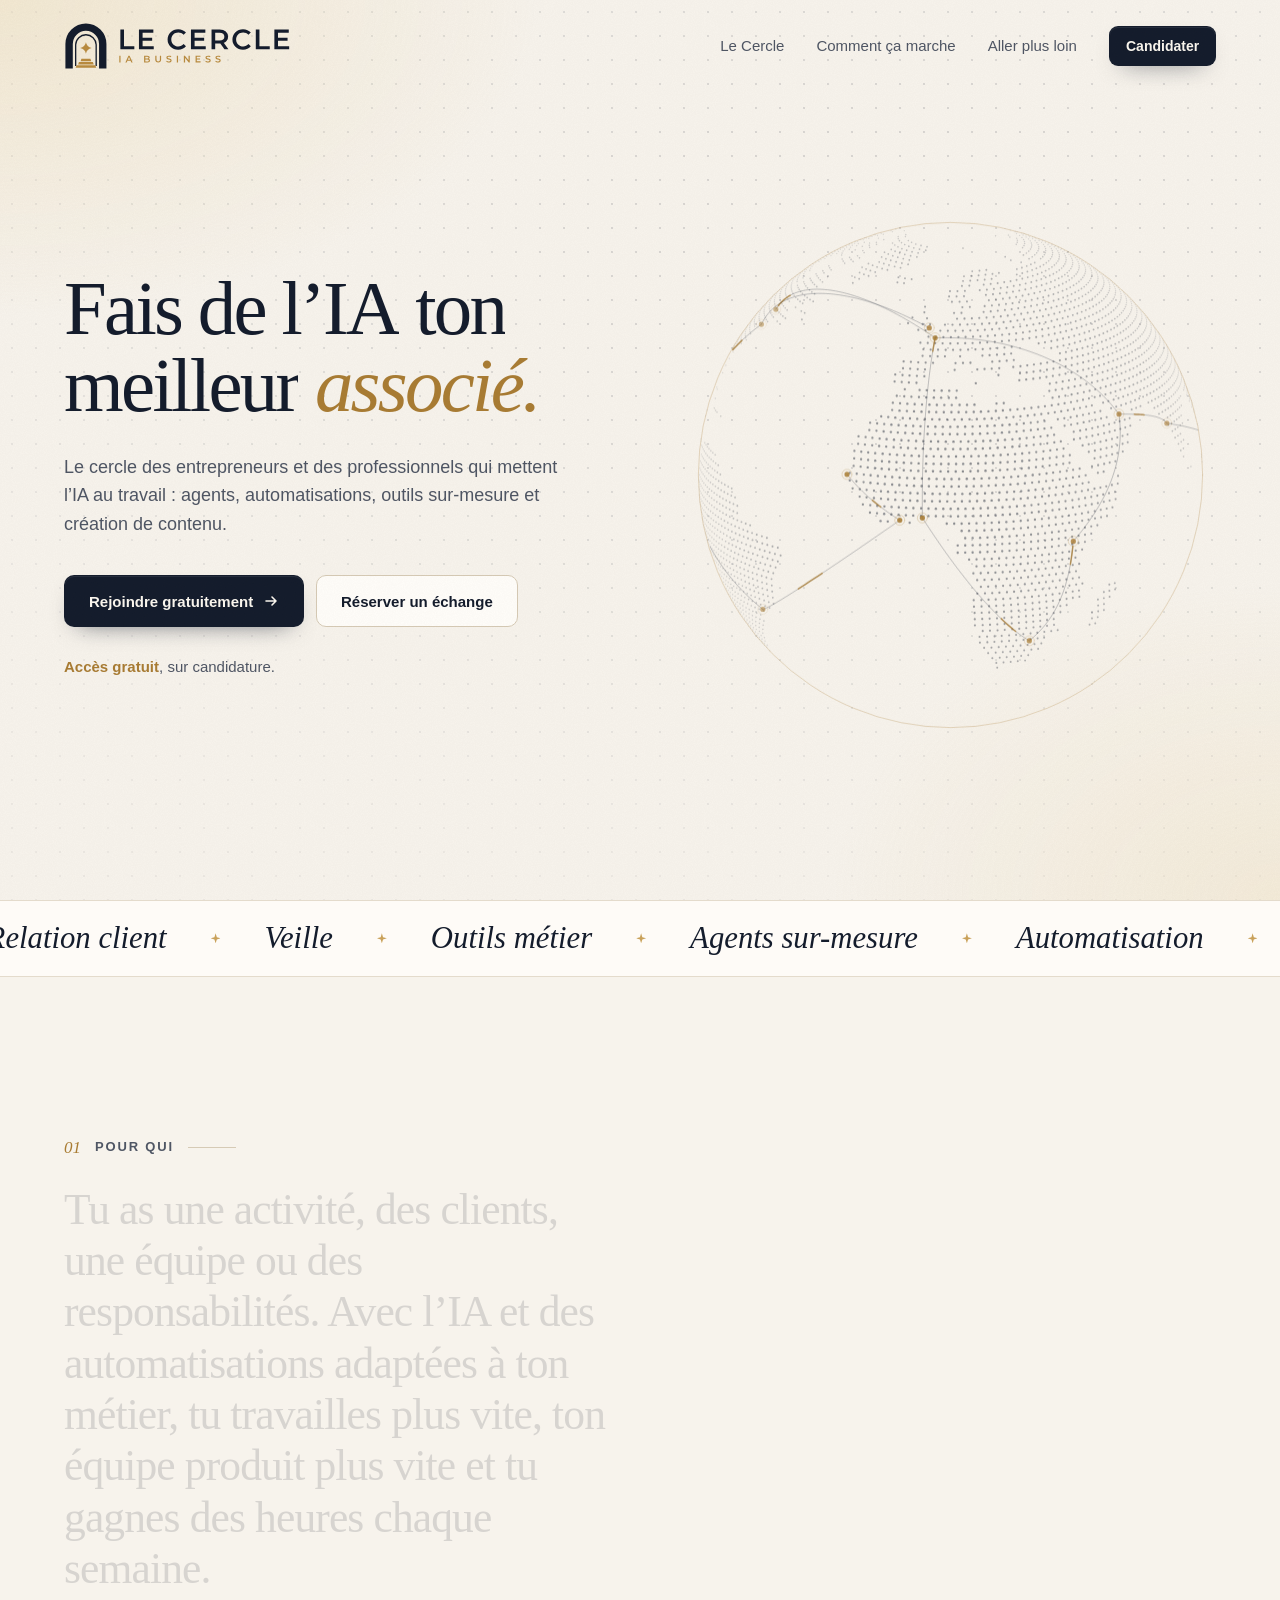
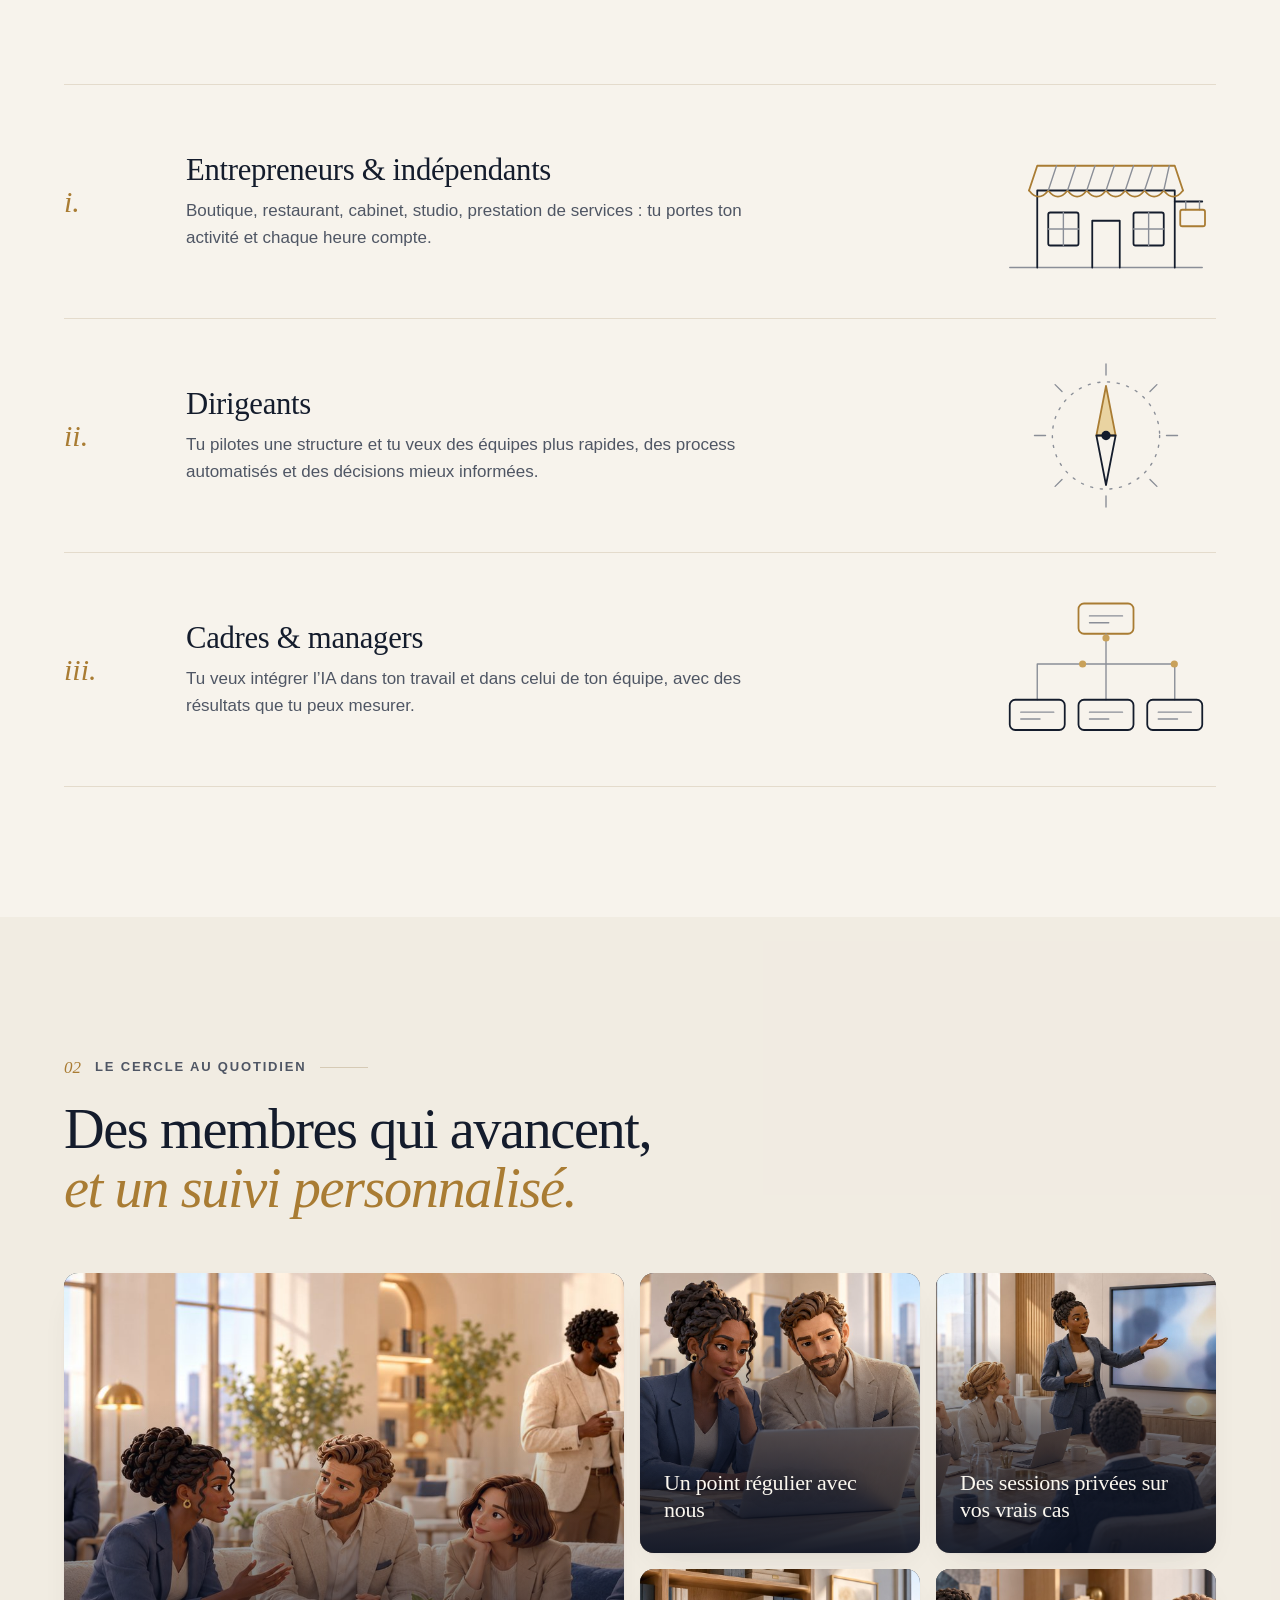
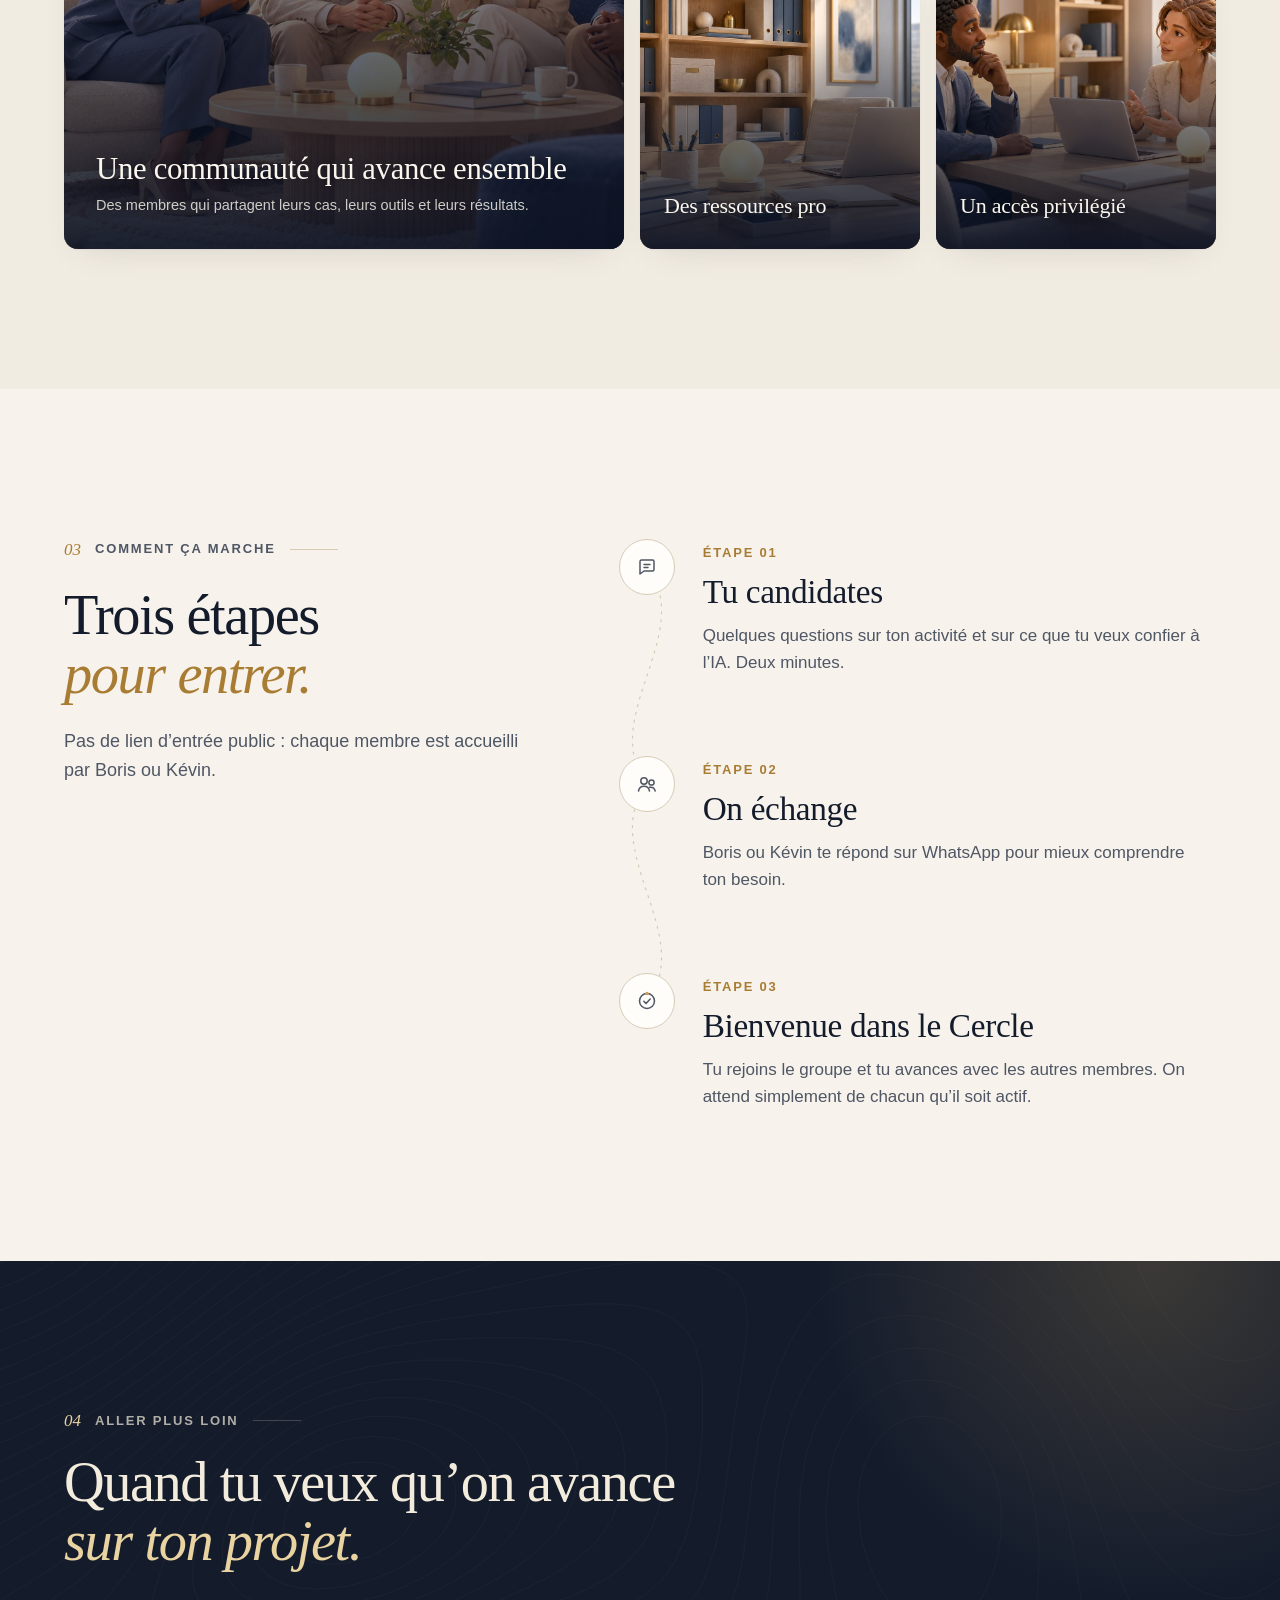
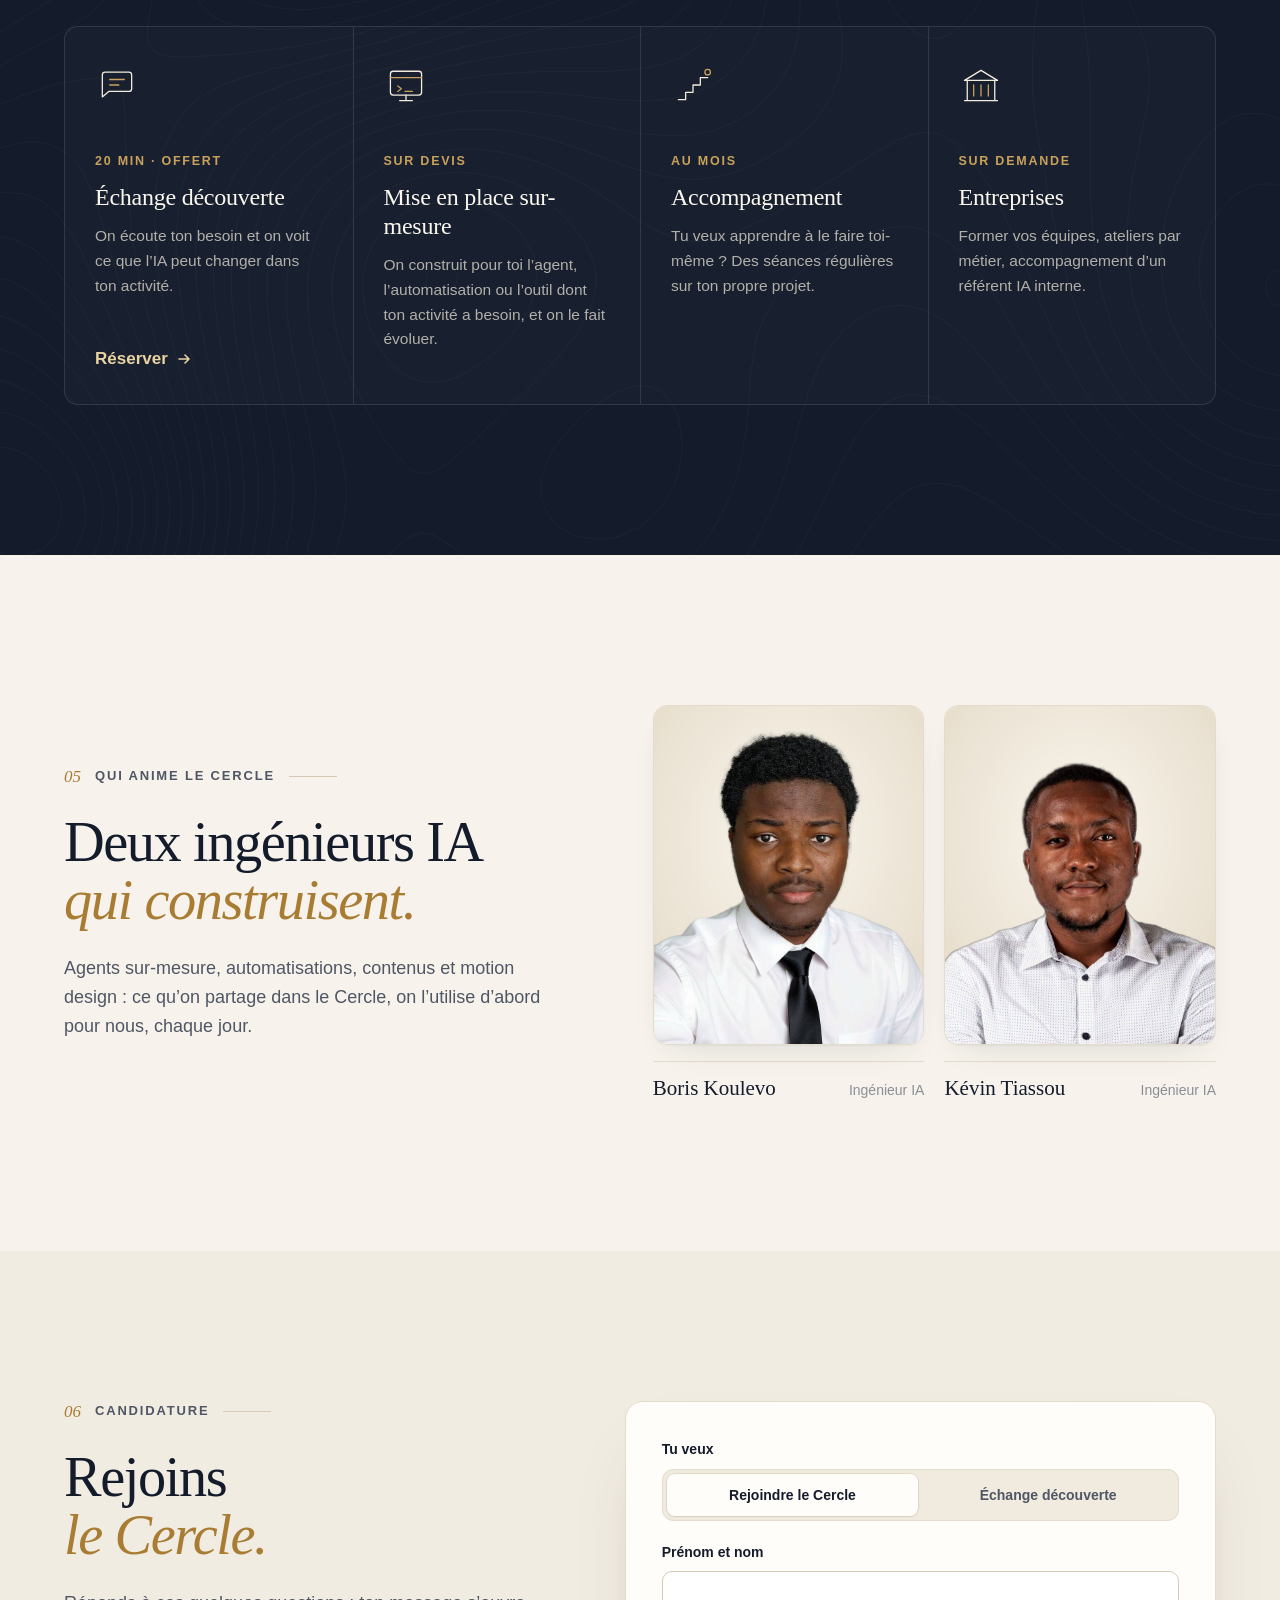
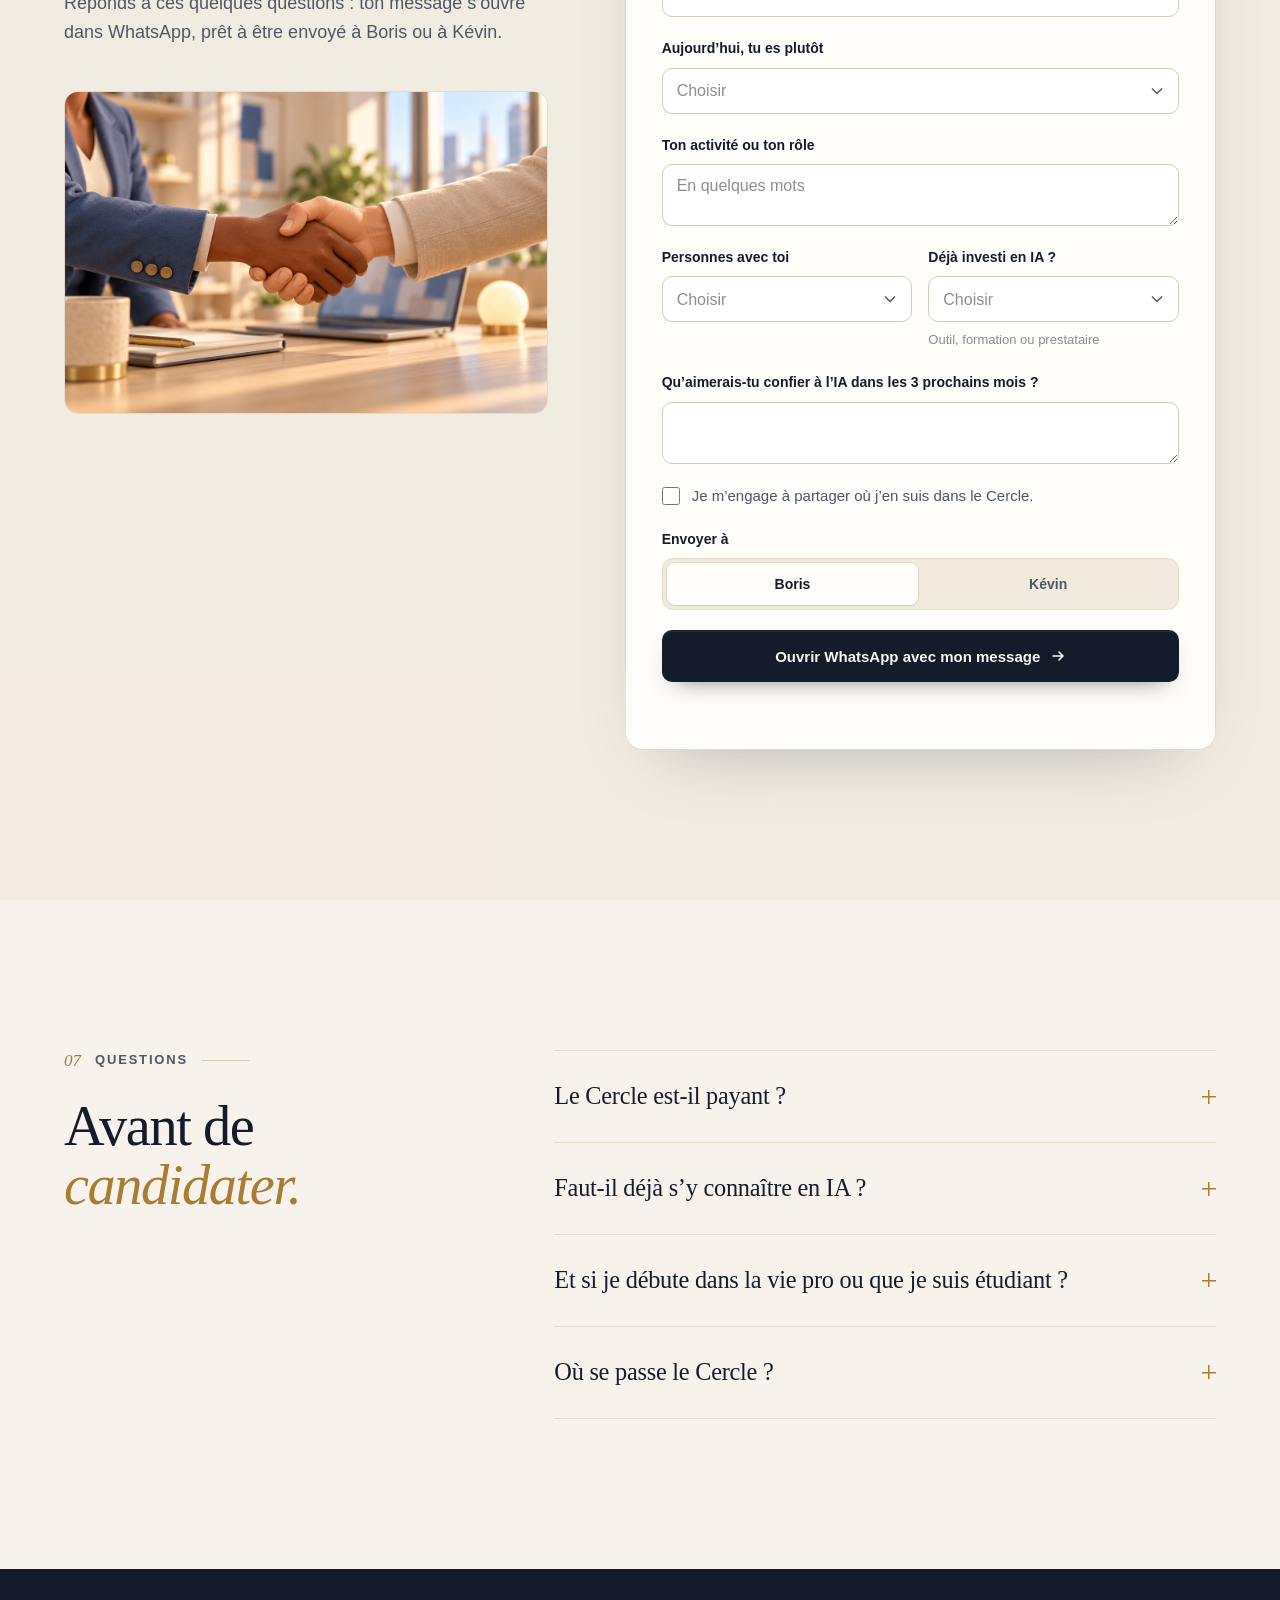
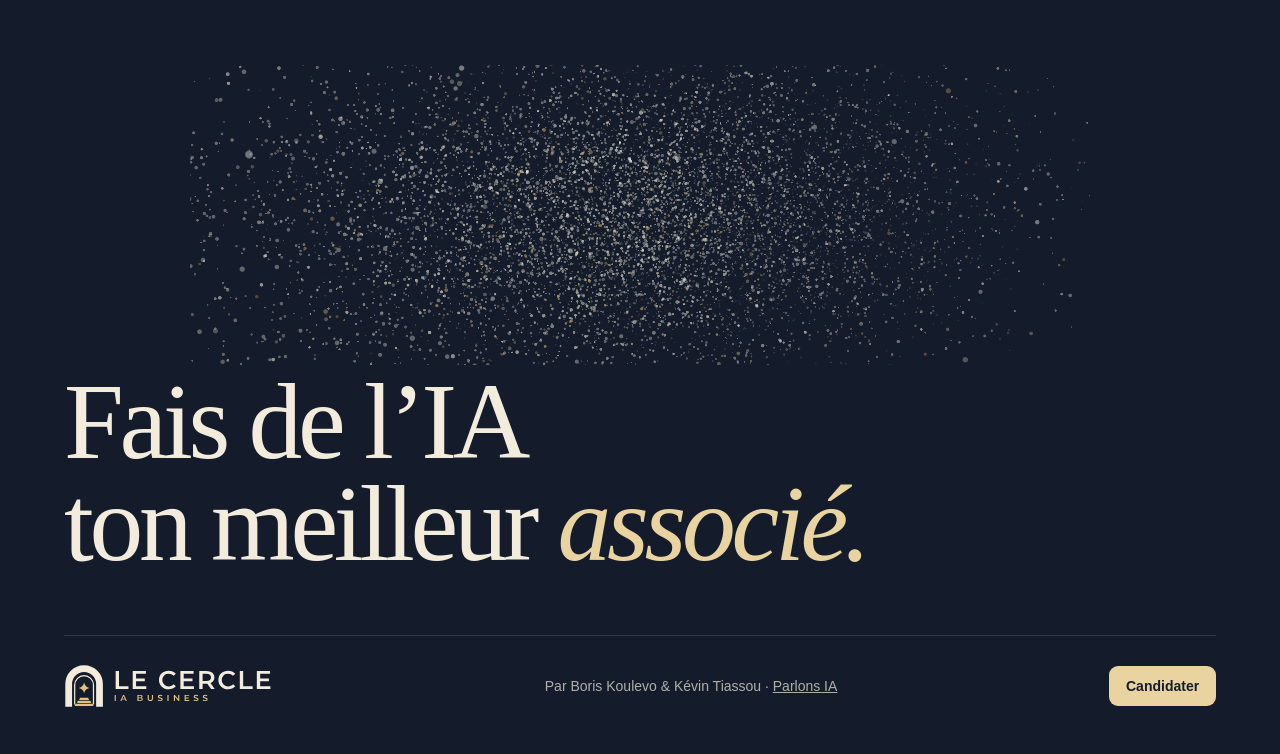
==== commit 9cc888e1: "Pied de page : logo dessiné en particules ; retire la v3 Co-Authored-By: Claude Opus 5.5 (1M context" ====
--- a/index.html
+++ b/index.html
@@ -12,7 +12,7 @@
   <link rel="icon" href="./brand/logos/favicon.svg?v=2" type="image/svg+xml">
   <link rel="preconnect" href="https://api.fontshare.com" crossorigin>
   <link href="https://api.fontshare.com/v2/css?f[]=gambetta@300,400,500,600,301,401,501&f[]=switzer@400,500,600,700&display=swap" rel="stylesheet">
-  <link rel="stylesheet" href="./cercle.css?v=7">
+  <link rel="stylesheet" href="./cercle.css?v=10">
   <script>(function(){var q=location.search.indexOf('intro')>-1;try{if(!q&&matchMedia('(prefers-reduced-motion: reduce)').matches)return;if(!q&&sessionStorage.getItem('cercle-intro'))return;sessionStorage.setItem('cercle-intro','1');}catch(e){}document.documentElement.classList.add('intro-on');})();</script>
   <style>html.intro-on body,html.intro-run body{overflow:hidden}html.intro-on::after{content:"";position:fixed;inset:0;background:#F7F3EC;z-index:299}</style>
 </head>
@@ -294,6 +294,7 @@
   </main>
 
   <footer class="foot">
+    <div class="foot-logo3d" aria-hidden="true"><canvas></canvas></div>
     <div class="wrap">
       <p class="foot-big" data-reveal>Fais de l’IA<br>ton meilleur <i>associé.</i></p>
       <div class="foot-row">
@@ -308,5 +309,7 @@
 
   <script src="./globe-land.js?v=5"></script>
   <script src="./cercle.js?v=6"></script>
+  <script type="importmap">{ "imports": { "three": "./vendor/three.module.min.js" } }</script>
+  <script type="module" src="./footer-logo.js?v=1"></script>
 </body>
 </html>
--- a/cercle.css
+++ b/cercle.css
@@ -335,3 +335,10 @@
 .brand-logo { display: block; height: 48px; width: auto; }
 .foot-logo { height: 44px; }
 @media (max-width: 760px) { .brand-logo { height: 34px; } }
+
+/* pied de page : le logo dessiné en particules */
+.foot-logo3d { position: relative; height: 300px; margin: 0 auto 6px; max-width: 900px; }
+.foot:has(.foot-logo3d) { padding-top: 96px; }
+.foot:has(.foot-logo3d) .foot-big { margin-bottom: 60px; }
+.foot-logo3d canvas { width: 100%; height: 100%; display: block; }
+@media (max-width: 760px) { .foot-logo3d { height: 230px; } .foot:has(.foot-logo3d) { padding-top: 80px; } }
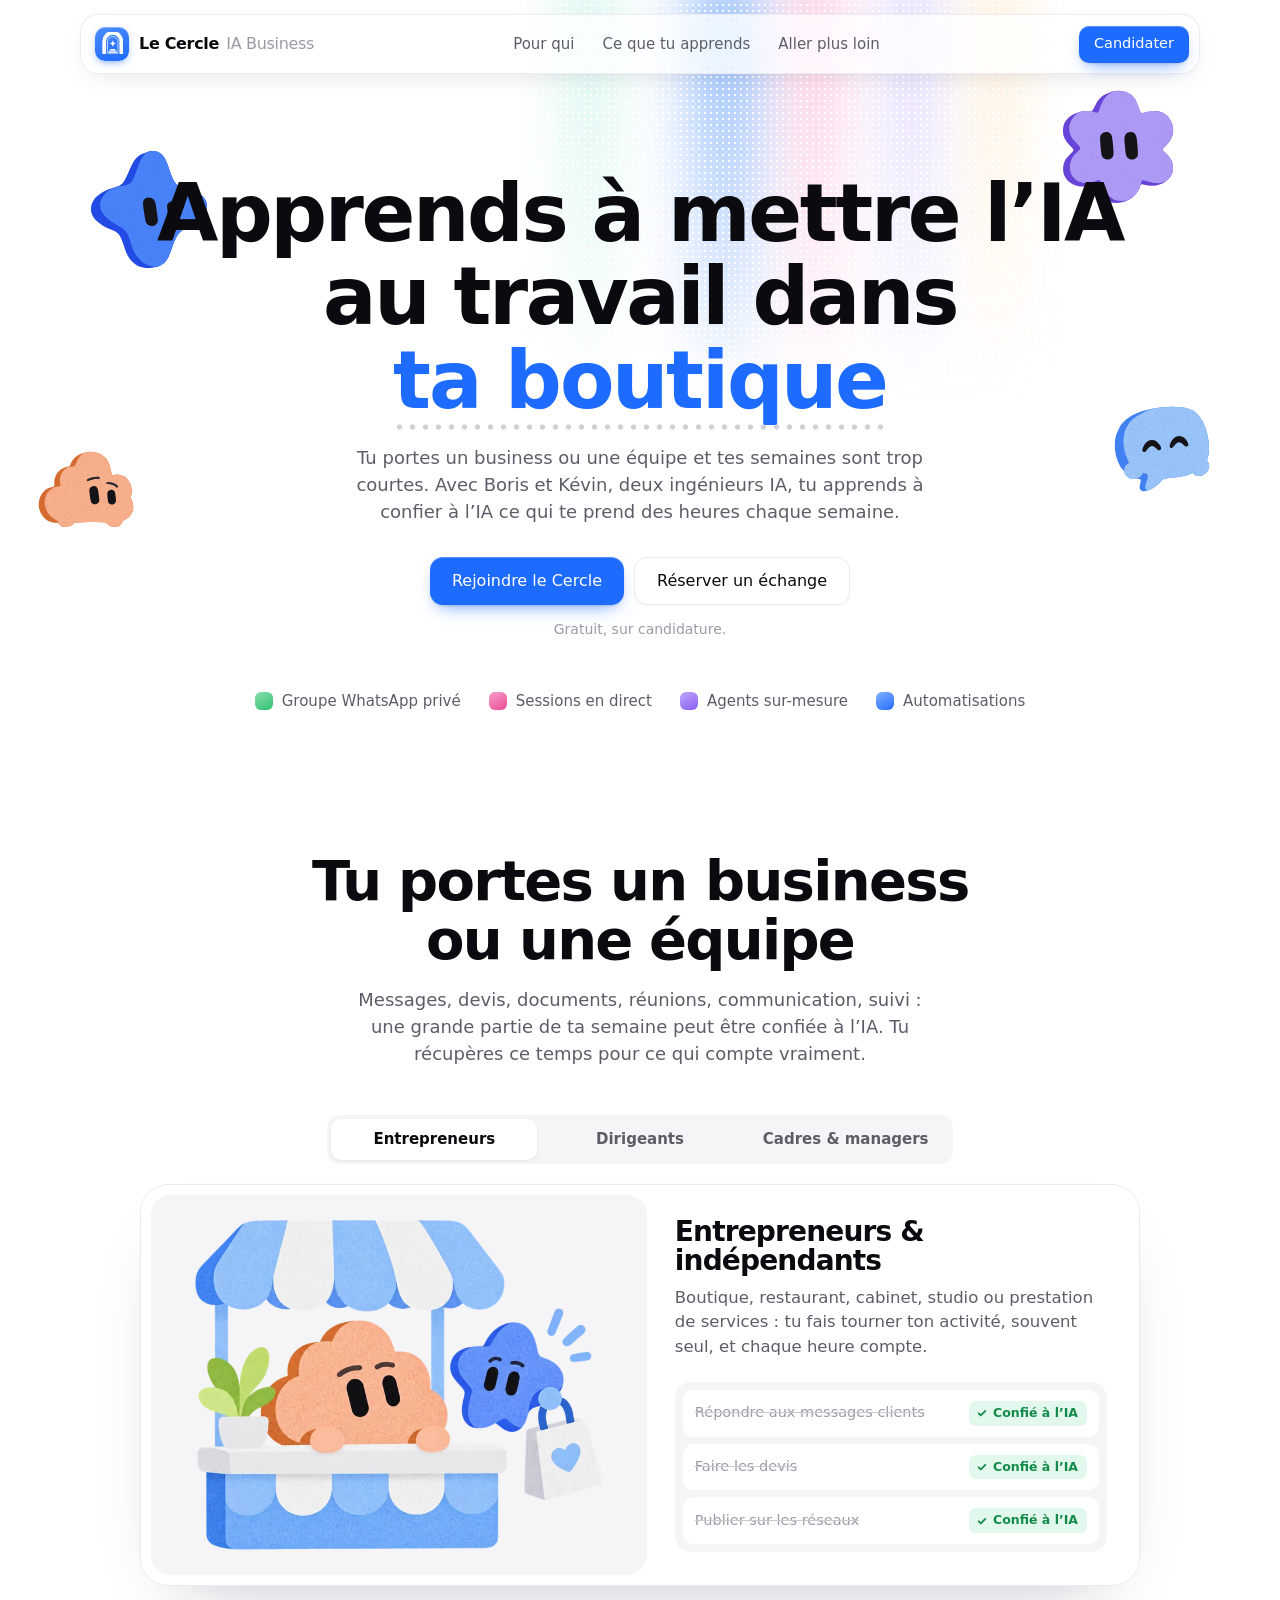
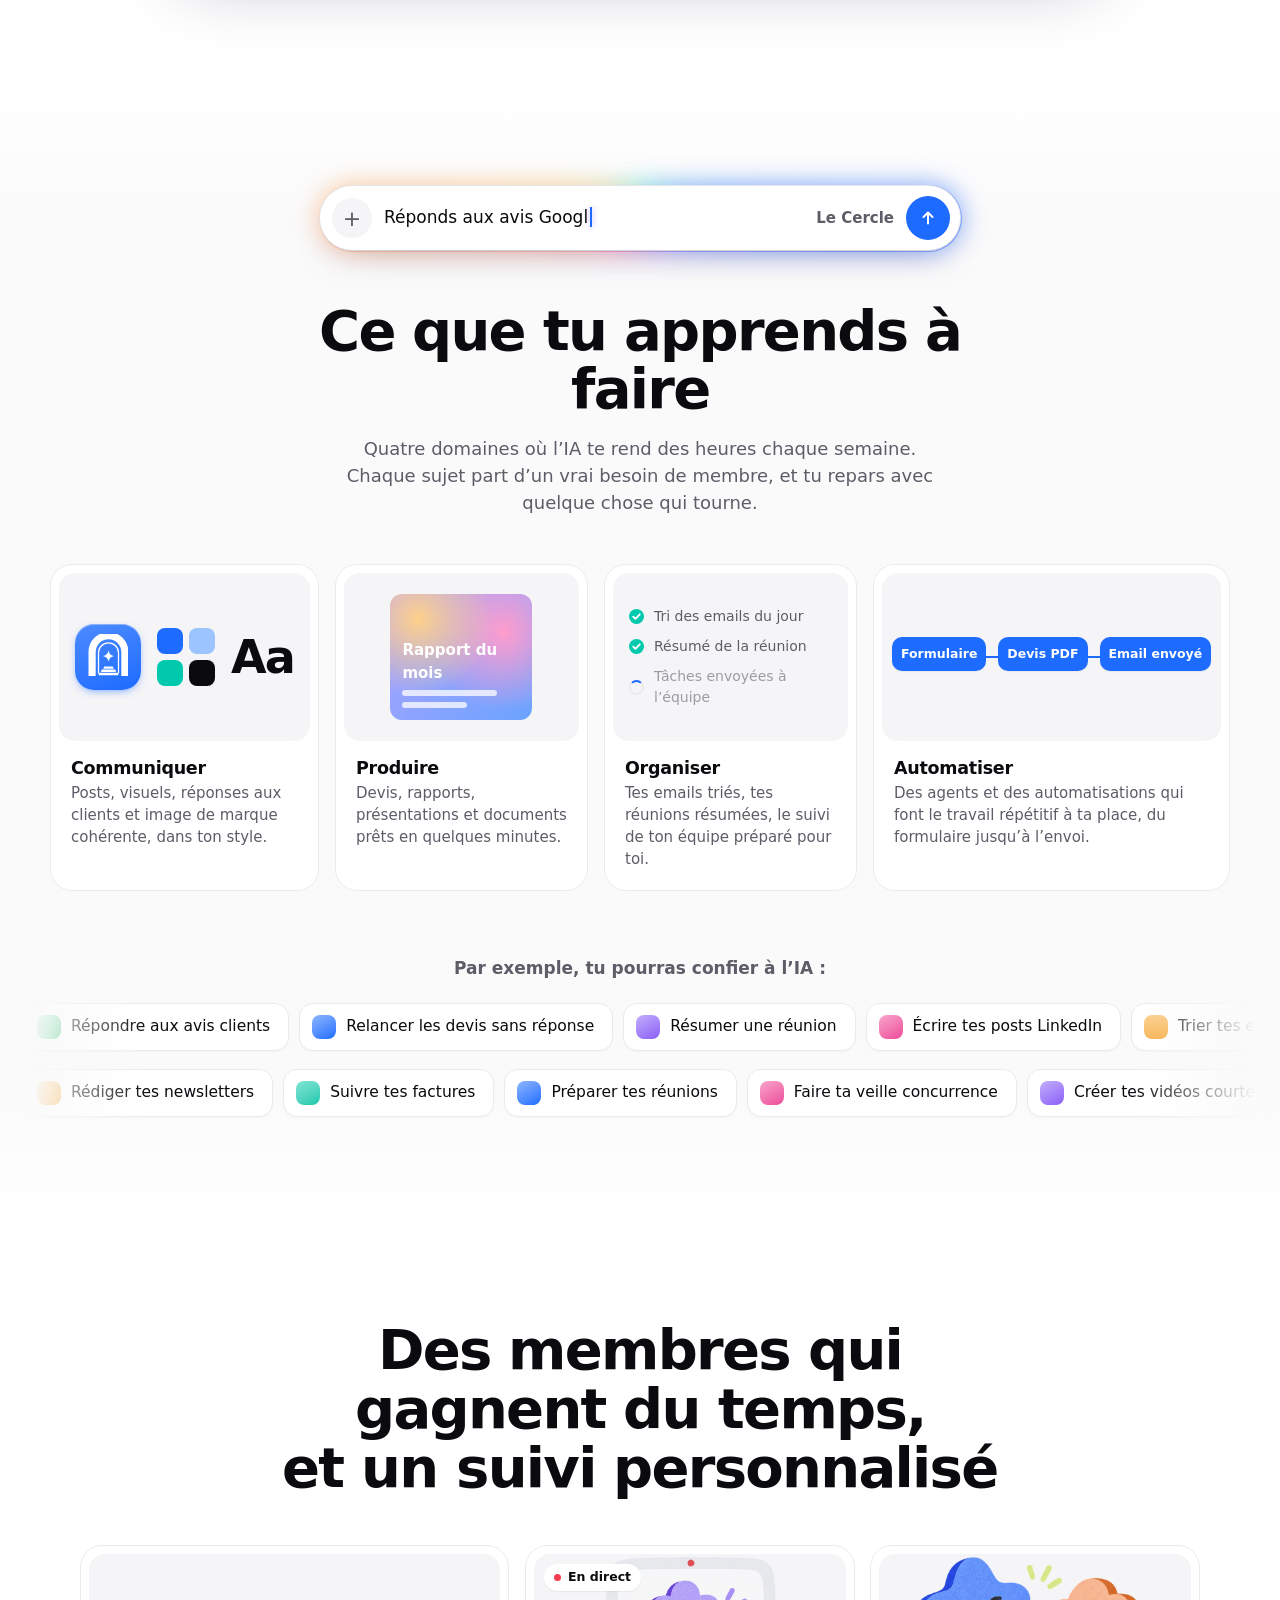
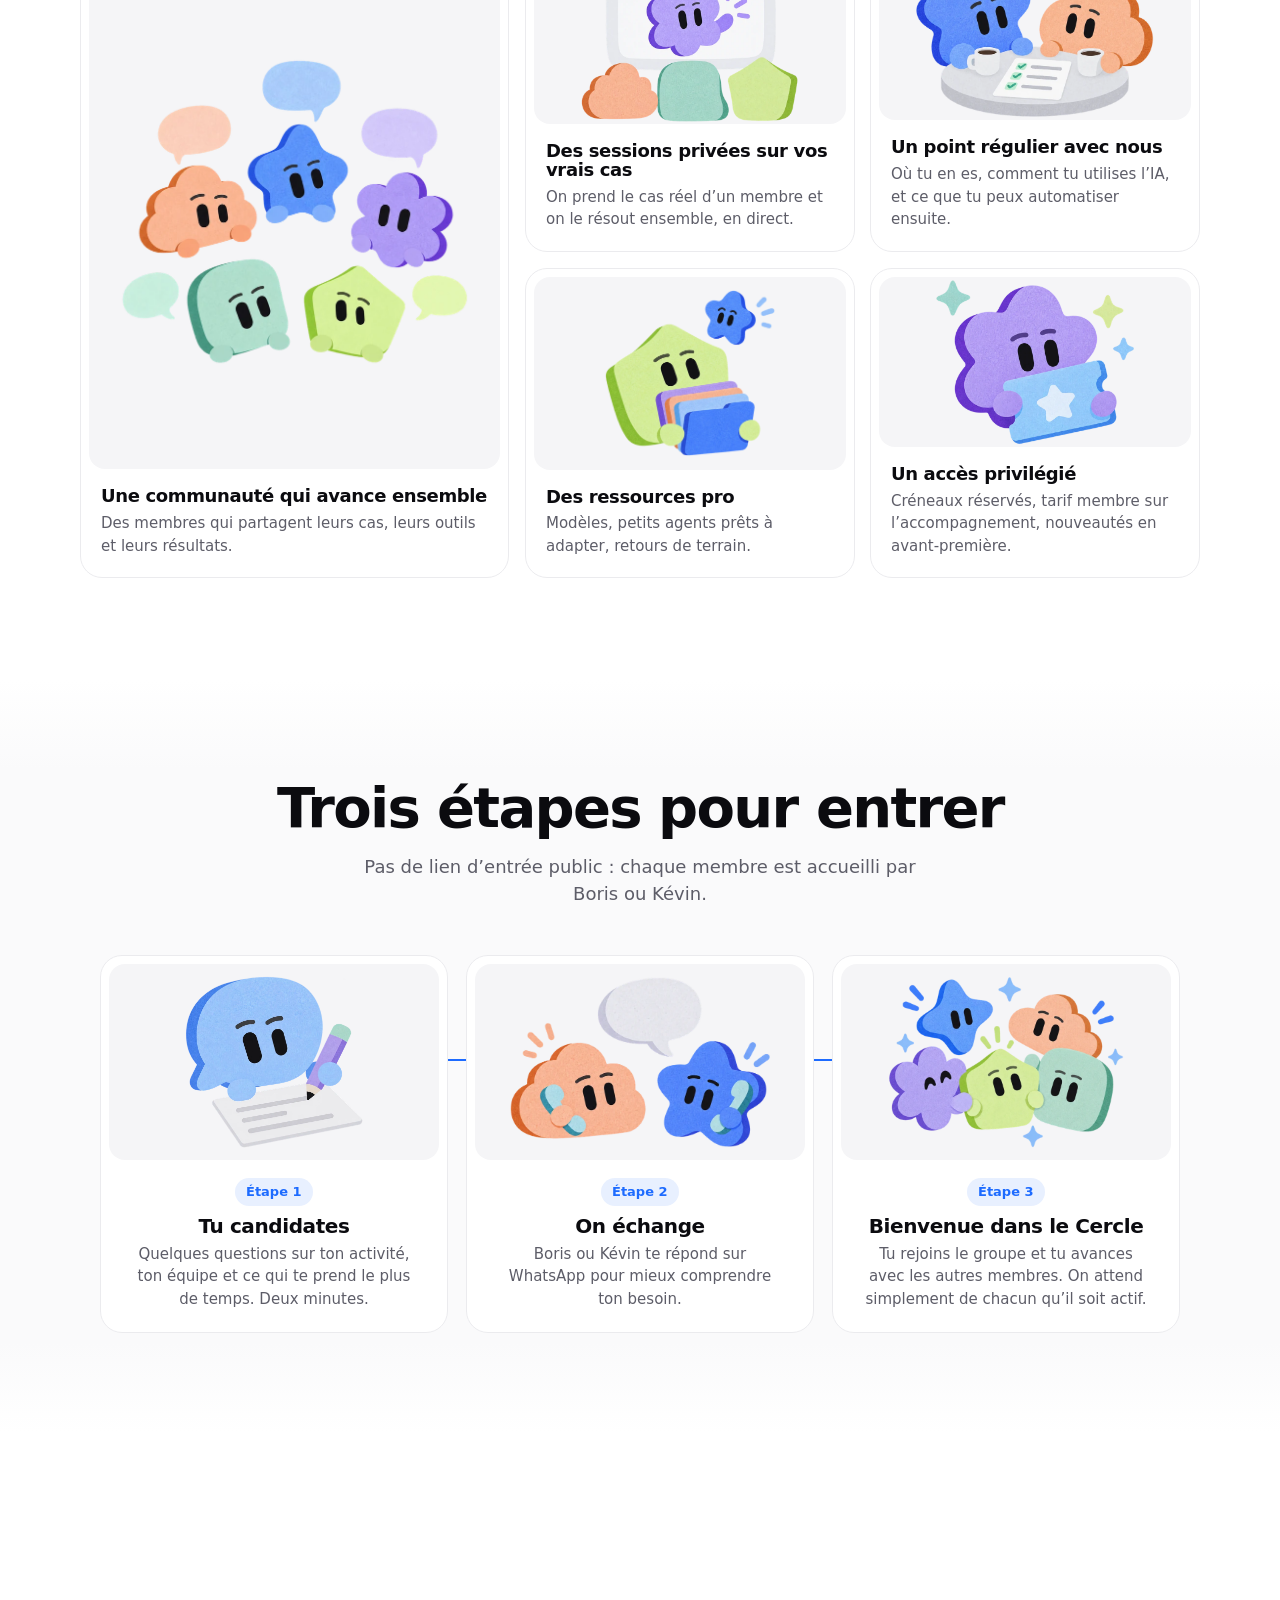
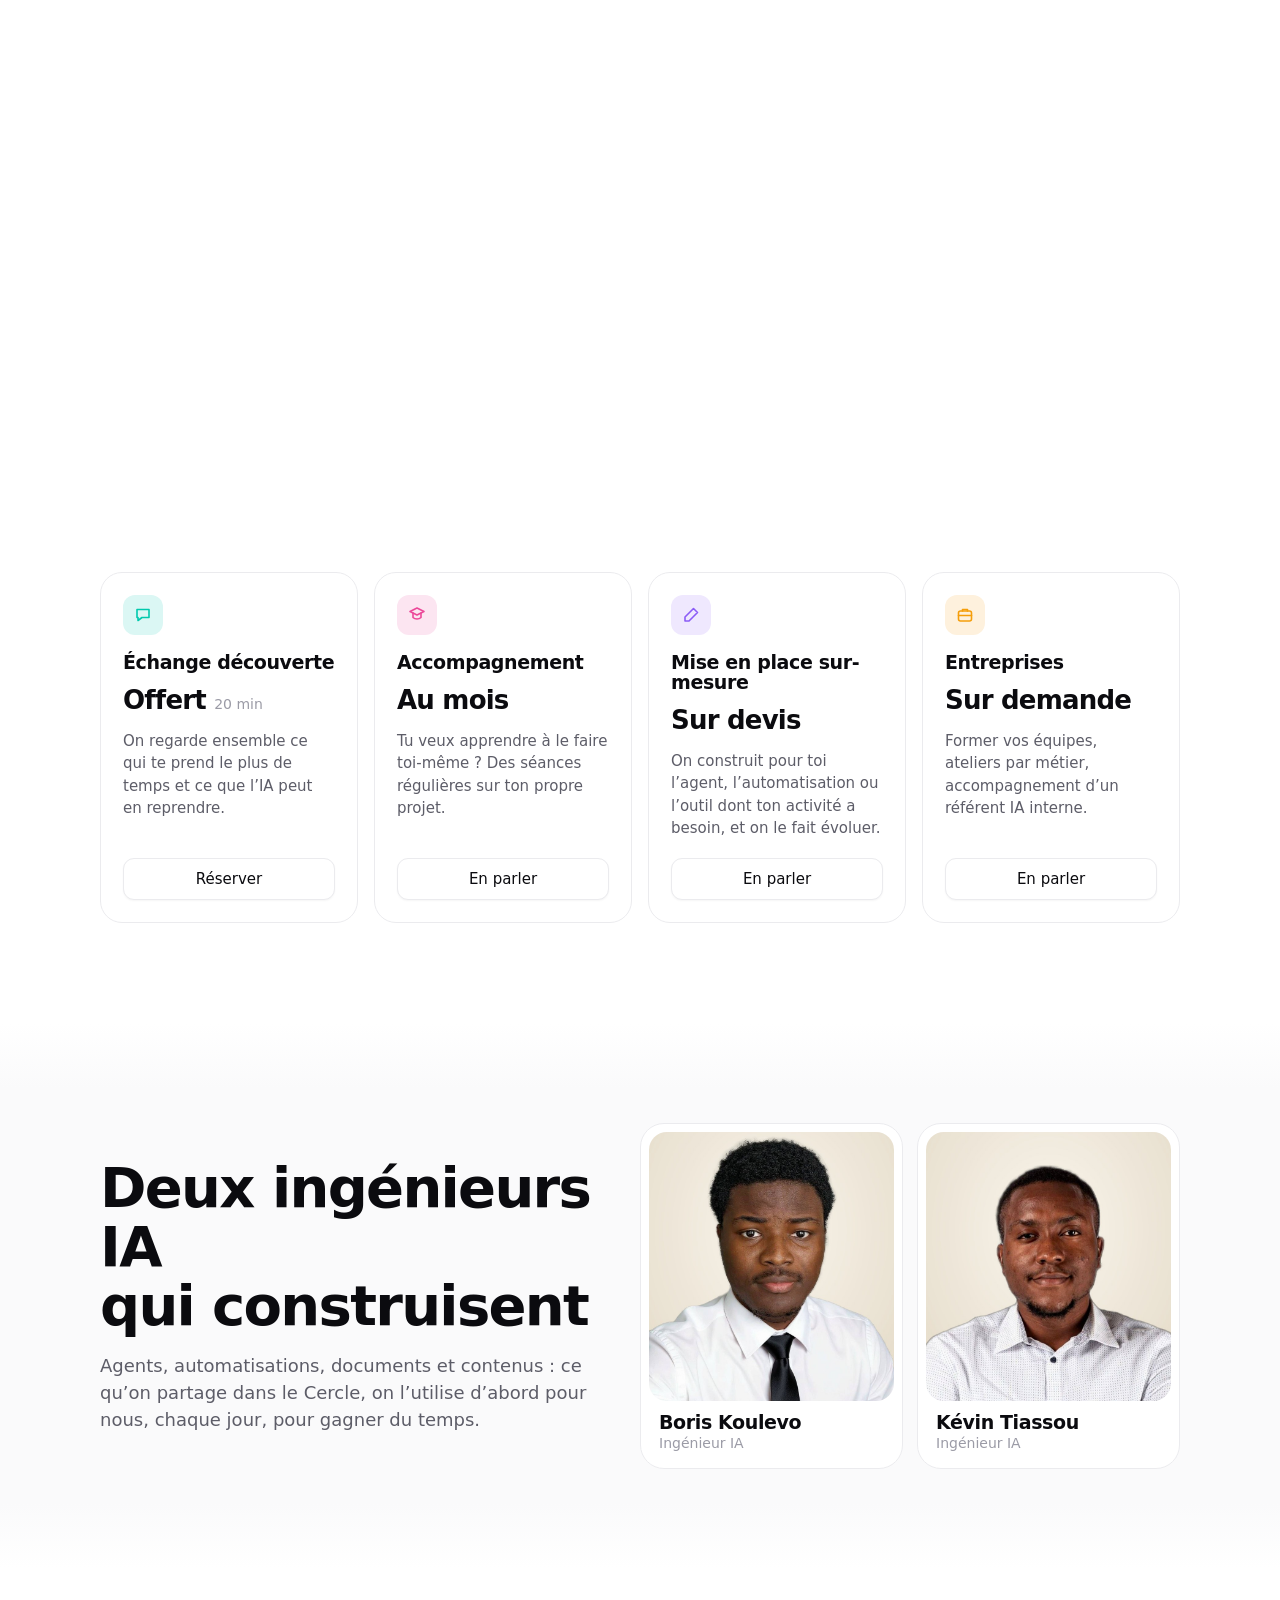
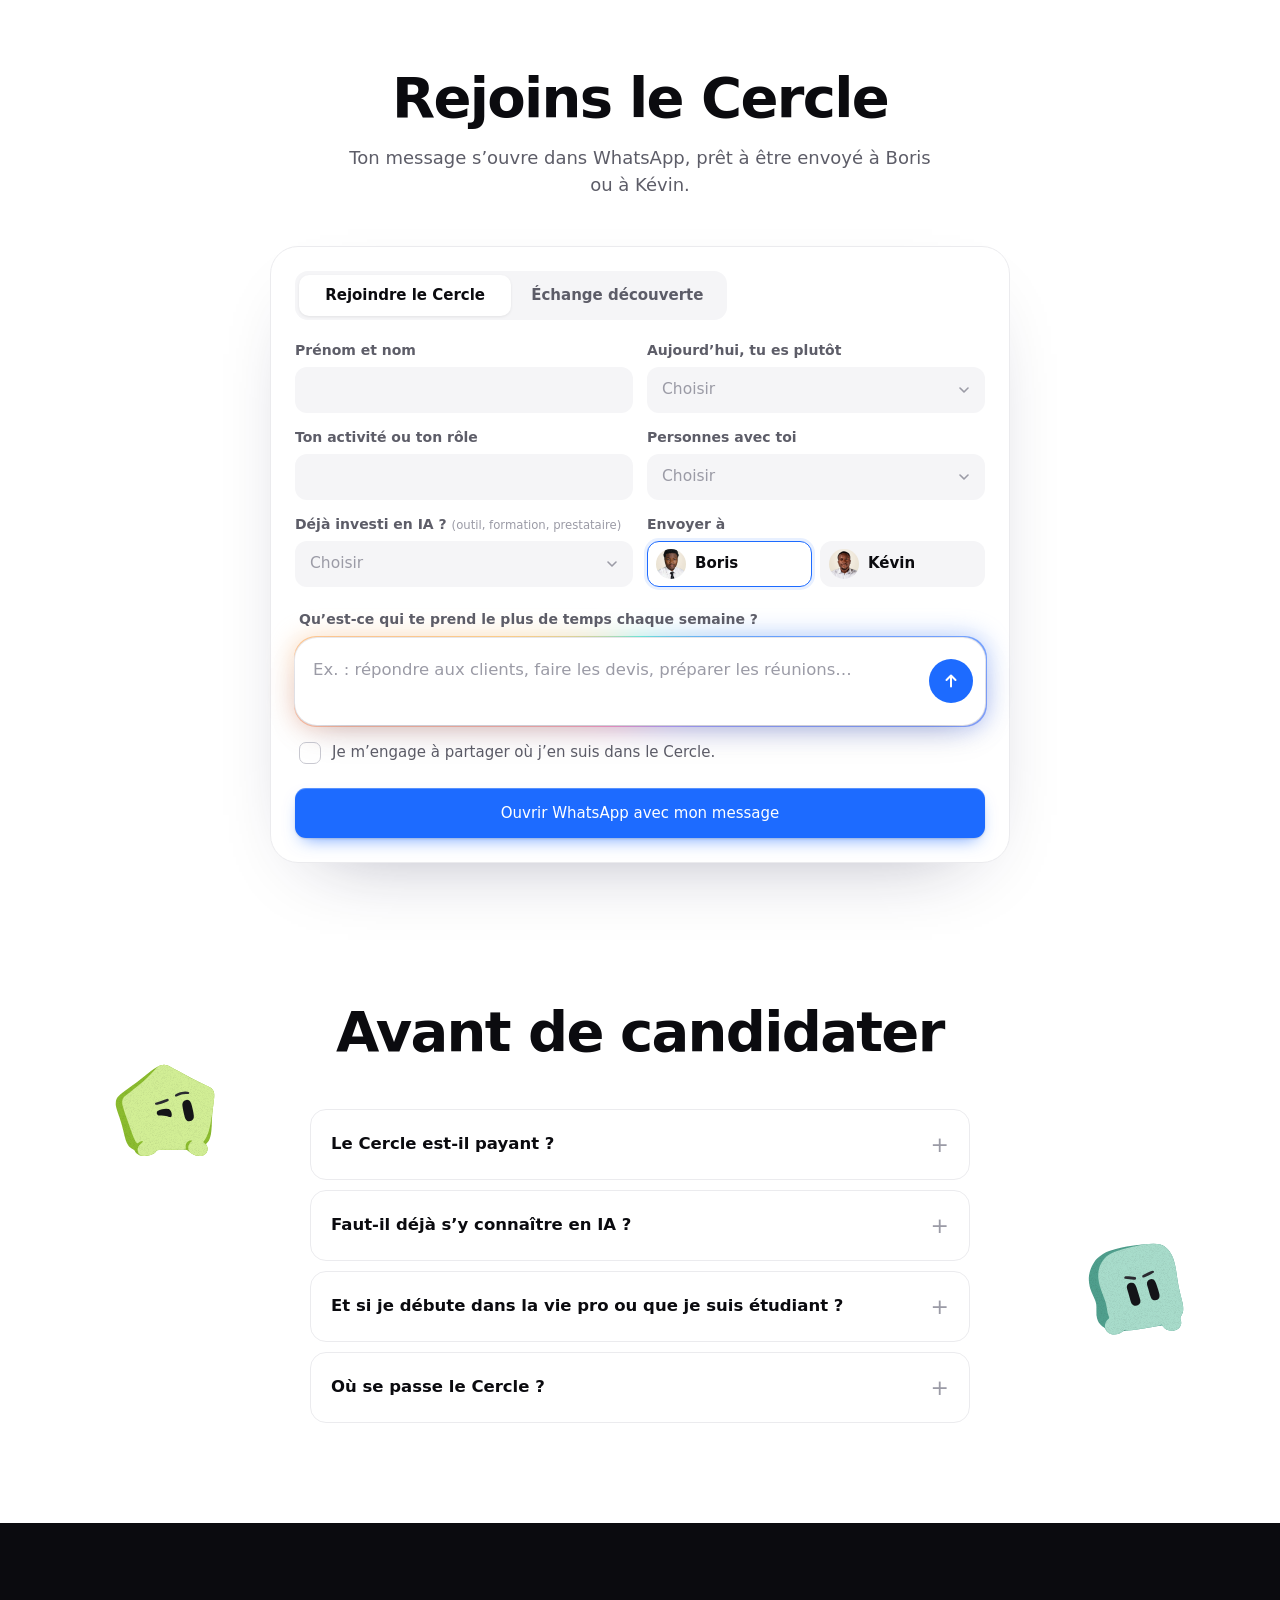
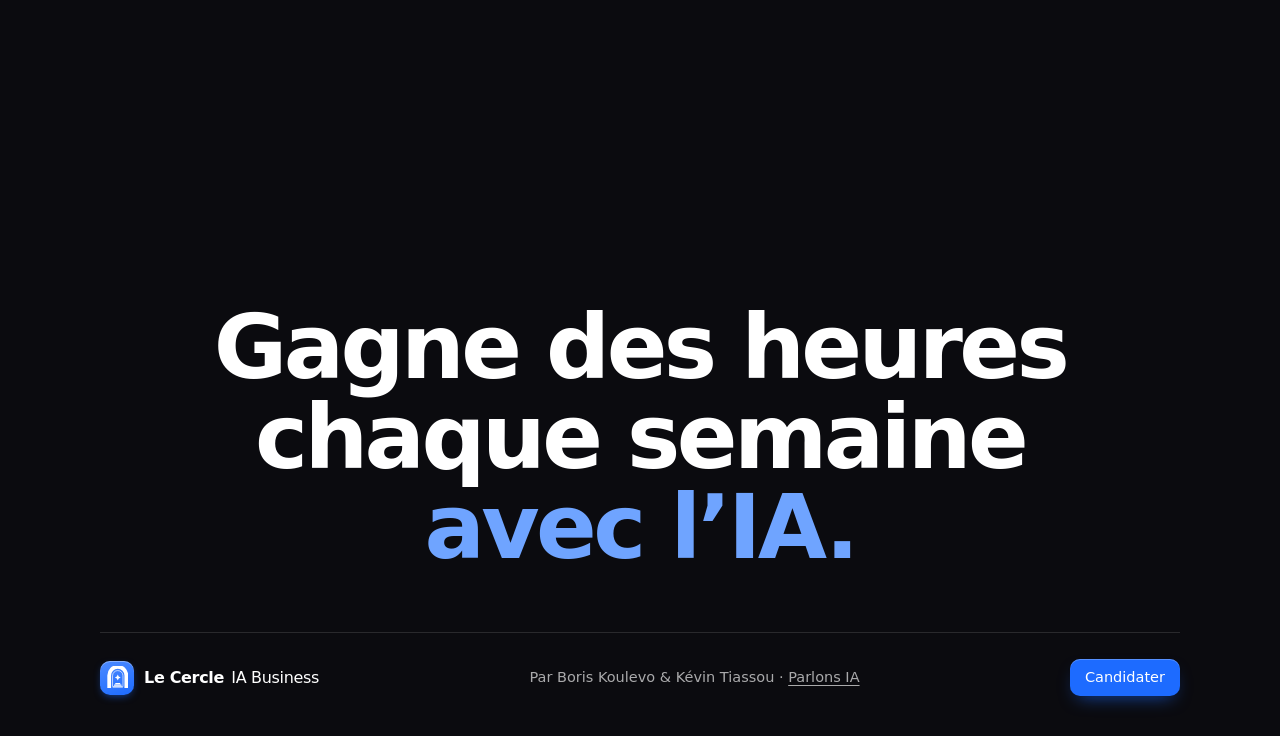
==== commit 31abc4cf: "La V4 devient la page principale : textes unifiés pour la cible, loader et particules du logo Co-Aut" ====
--- a/index.html
+++ b/index.html
@@ -1,315 +1,379 @@
-<!DOCTYPE html>
+<!doctype html>
 <html lang="fr">
 <head>
-  <meta charset="UTF-8">
-  <meta name="viewport" content="width=device-width, initial-scale=1.0">
+  <meta charset="utf-8">
+  <meta name="viewport" content="width=device-width, initial-scale=1">
   <title>Le Cercle IA Business</title>
-  <meta name="description" content="Le cercle des entrepreneurs et des professionnels qui utilisent l'IA pour grandir : contenus, image, outils, agents. Gratuit, sur candidature, animé par Boris Koulevo et Kévin Tiassou.">
-  <meta name="theme-color" content="#F7F3EC">
-  <meta property="og:title" content="Le Cercle IA Business">
-  <meta property="og:description" content="Fais de l'IA ton meilleur associé. Le cercle des entrepreneurs et des professionnels qui utilisent l'IA pour grandir.">
-  <meta property="og:image" content="https://tiasslevo.github.io/cercle-ia-business/img/hero-desktop.jpg">
+  <meta name="description" content="Le Cercle IA Business : pour celles et ceux qui portent un business ou une équipe et veulent que l'IA leur fasse gagner des heures chaque semaine. Gratuit, sur candidature.">
   <link rel="icon" href="./brand/logos/favicon.svg?v=2" type="image/svg+xml">
-  <link rel="preconnect" href="https://api.fontshare.com" crossorigin>
-  <link href="https://api.fontshare.com/v2/css?f[]=gambetta@300,400,500,600,301,401,501&f[]=switzer@400,500,600,700&display=swap" rel="stylesheet">
-  <link rel="stylesheet" href="./cercle.css?v=10">
-  <script>(function(){var q=location.search.indexOf('intro')>-1;try{if(!q&&matchMedia('(prefers-reduced-motion: reduce)').matches)return;if(!q&&sessionStorage.getItem('cercle-intro'))return;sessionStorage.setItem('cercle-intro','1');}catch(e){}document.documentElement.classList.add('intro-on');})();</script>
-  <style>html.intro-on body,html.intro-run body{overflow:hidden}html.intro-on::after{content:"";position:fixed;inset:0;background:#F7F3EC;z-index:299}</style>
+  <link rel="preconnect" href="https://api.fontshare.com">
+  <link href="https://api.fontshare.com/v2/css?f[]=general-sans@400,500,600,700&display=swap" rel="stylesheet">
+  <link rel="stylesheet" href="./v4/v4.css?v=7">
+  <script>(function(){var q=location.search.indexOf('intro')>-1;try{if(!q&&matchMedia('(prefers-reduced-motion: reduce)').matches)return;if(!q&&sessionStorage.getItem('cercle-intro-v4'))return;sessionStorage.setItem('cercle-intro-v4','1');}catch(e){}document.documentElement.classList.add('intro-on');})();</script>
+  <style>html.intro-on body,html.intro-run body{overflow:hidden}html.intro-on::after{content:"";position:fixed;inset:0;background:#fff;z-index:299}</style>
 </head>
 <body>
-  <div class="progress" aria-hidden="true"><span></span></div>
-  <div class="grain" aria-hidden="true"></div>
-
-  <header class="top">
-    <a href="#top" class="brand" aria-label="Le Cercle IA Business, retour en haut"><img class="brand-logo" src="./brand/logos/entete.svg?v=2" alt="Le Cercle IA Business" width="220" height="56"></a>
-    <nav aria-label="Navigation">
-      <a href="#dedans">Le Cercle</a>
-      <a href="#comment">Comment ça marche</a>
-      <a href="#travailler">Aller plus loin</a>
-      <a href="#candidature" class="btn btn-ink btn-sm" data-magnetic>Candidater</a>
+  <svg width="0" height="0" style="position:absolute" aria-hidden="true">
+    <symbol id="seuil" viewBox="14 12 40 46">
+      <path fill="none" stroke="currentColor" stroke-width="7.2" d="M18.10 54.00V30.00A16.40 16.40 0 0 1 50.90 30.00V54.00"/>
+      <path fill="none" stroke="currentColor" stroke-width="1.28" d="M24.50 51.60V30.80A10.00 10.00 0 0 1 44.50 30.80V51.60"/>
+      <path d="M34.50 28.40Q35.40 33.10 40.10 34.00Q35.40 34.90 34.50 39.60Q33.60 34.90 28.90 34.00Q33.60 33.10 34.50 28.40Z"/>
+      <path d="M30.10 44.40H38.90L39.70 46.80H29.30Z"/>
+      <path d="M27.70 47.60H41.30L42.10 50.00H26.90Z"/>
+      <path d="M25.30 50.80H43.70L44.50 53.20H24.50Z"/>
+    </symbol>
+    <symbol id="check" viewBox="0 0 16 16"><path d="m4.2 8.3 2.5 2.5 5.1-5.2" fill="none" stroke="currentColor" stroke-width="2" stroke-linecap="round" stroke-linejoin="round"/></symbol>
+  </svg>
+
+  <i class="progress" aria-hidden="true"></i>
+  <header class="nav">
+    <a class="brand" href="#top" aria-label="Le Cercle IA Business">
+      <span class="brand-tile"><svg><use href="#seuil"/></svg></span>
+      <span class="brand-name">Le Cercle <em>IA Business</em></span>
+    </a>
+    <nav class="nav-links">
+      <a href="#pour-qui">Pour qui</a>
+      <a href="#apprendre">Ce que tu apprends</a>
+      <a href="#offres">Aller plus loin</a>
     </nav>
+    <a class="btn btn-primary btn-sm" href="#candidature" data-intent="cercle">Candidater</a>
   </header>
 
   <main id="top">
-    <!-- ================= HÉROS ================= -->
+    <!-- HERO -->
     <section class="hero">
-            <div class="wrap hero-grid">
-        <div class="hero-copy">
-          <h1 class="split" data-split>Fais de l’IA ton meilleur <i>associé.</i></h1>
-          <p class="lead" data-reveal style="--d:.5s">Le cercle des entrepreneurs et des professionnels qui mettent l’IA au travail&nbsp;: agents, automatisations, outils sur-mesure et création de contenu.</p>
-          <div class="actions" data-reveal style="--d:.62s">
-            <a href="#candidature" class="btn btn-ink" data-magnetic>Rejoindre gratuitement <svg class="arr" viewBox="0 0 16 16" aria-hidden="true"><path d="M3 8h10M9 4l4 4-4 4"/></svg></a>
-            <a href="#candidature" class="btn btn-line" data-intent="echange">Réserver un échange</a>
-          </div>
-          <p class="free-note" data-reveal style="--d:.75s"><b>Accès gratuit</b>, sur candidature.</p>
-        </div>
-
-        <div class="hero-visual" data-reveal="zoom" style="--d:.15s">
-          <canvas class="globe" aria-label="Globe en points : les membres du Cercle reliés entre l’Afrique, l’Europe et l’Amérique" role="img"></canvas>
-        </div>
-      </div>
-    </section>
-
-    <!-- ================= BANDEAU ================= -->
-    <div class="band" aria-hidden="true">
-      <div class="band-track">
-        <span>Agents sur-mesure</span><span>Automatisation</span><span>Contenus</span><span>Image de marque</span><span>Relation client</span><span>Veille</span><span>Outils métier</span>
-        <span>Agents sur-mesure</span><span>Automatisation</span><span>Contenus</span><span>Image de marque</span><span>Relation client</span><span>Veille</span><span>Outils métier</span>
-      </div>
-    </div>
-
-    <!-- ================= POUR QUI ================= -->
-    <section class="who" id="pourqui">
-      <div class="wrap">
-        <p class="label" data-reveal><b>01</b>Pour qui</p>
-        <p class="statement" data-scrub>Tu as une activité, des clients, une équipe ou des responsabilités. Avec l’IA et des automatisations adaptées à ton métier, tu travailles plus vite, ton équipe produit plus vite et tu gagnes des heures chaque semaine.</p>
-
-        <div class="profiles">
-          <article class="profile" data-reveal>
-            <span class="p-num">i.</span>
-            <div class="p-txt"><h3>Entrepreneurs &amp; indépendants</h3><p>Boutique, restaurant, cabinet, studio, prestation de services&nbsp;: tu portes ton activité et chaque heure compte.</p></div>
-            <svg class="illu" viewBox="0 0 160 120" aria-hidden="true">
-              <path class="g" d="M10 108H150"/>
-              <path d="M30 108V52H130V108"/>
-              <path class="gold" d="M24 52 30 34H130L136 52"/>
-              <path class="gold" d="M24 52q7 9 14 0q7 9 14 0q7 9 14 0q7 9 14 0q7 9 14 0q7 9 14 0q7 9 14 0q7 9 14 0"/>
-              <path class="g" d="M44 34 38 52M58 34 52 52M72 34 66 52M86 34 80 52M100 34 94 52M114 34 108 52M126 34 122 52"/>
-              <path d="M70 108V74H90V108"/>
-              <circle cx="85.5" cy="92" r="1.6"/>
-              <rect x="38" y="68" width="22" height="24" rx="1.5"/><path class="g" d="M49 68V92M38 80H60"/>
-              <rect x="100" y="68" width="22" height="24" rx="1.5"/><path class="g" d="M111 68V92M100 80H122"/>
-              <g class="swing"><path d="M130 60H150"/><path class="g" d="M138 60V66M148 60V66"/><rect class="gold" x="134" y="66" width="18" height="12" rx="1.5"/></g>
-            </svg>
-          </article>
-          <article class="profile" data-reveal>
-            <span class="p-num">ii.</span>
-            <div class="p-txt"><h3>Dirigeants</h3><p>Tu pilotes une structure et tu veux des équipes plus rapides, des process automatisés et des décisions mieux informées.</p></div>
-            <svg class="illu" viewBox="0 0 160 120" aria-hidden="true">
-              <circle cx="80" cy="60" r="48"/>
-              <circle class="g" cx="80" cy="60" r="39" stroke-dasharray="1.5 5.6"/>
-              <path class="g" d="M80 8v8M80 104v8M28 60h8M124 60h8M43 23l5 5M117 97l-5-5M117 23l-5 5M43 97l5-5"/>
-              <g class="needle"><path class="gold fill-gold" d="M80 24 87 60H73Z"/><path d="M80 96 87 60H73Z"/></g>
-              <circle cx="80" cy="60" r="3.4" class="fill-ink"/>
-            </svg>
-          </article>
-          <article class="profile" data-reveal>
-            <span class="p-num">iii.</span>
-            <div class="p-txt"><h3>Cadres &amp; managers</h3><p>Tu veux intégrer l’IA dans ton travail et dans celui de ton équipe, avec des résultats que tu peux mesurer.</p></div>
-            <svg class="illu" viewBox="0 0 160 120" aria-hidden="true">
-              <rect class="gold" x="60" y="12" width="40" height="22" rx="4"/><path class="g" d="M68 21h24M68 26h14"/>
-              <path class="g" d="M80 34V56M30 56H130M30 56V82M80 56V82M130 56V82"/>
-              <rect x="10" y="82" width="40" height="22" rx="4"/><path class="g" d="M18 91h24M18 96h14"/>
-              <rect x="60" y="82" width="40" height="22" rx="4"/><path class="g" d="M68 91h24M68 96h14"/>
-              <rect x="110" y="82" width="40" height="22" rx="4"/><path class="g" d="M118 91h24M118 96h14"/>
-              <circle r="2.6" class="fill-gold"><animateMotion dur="3.6s" repeatCount="indefinite" path="M80 34V56H30V82"/></circle>
-              <circle r="2.6" class="fill-gold"><animateMotion dur="3.6s" begin="1.2s" repeatCount="indefinite" path="M80 34V82"/></circle>
-              <circle r="2.6" class="fill-gold"><animateMotion dur="3.6s" begin="2.4s" repeatCount="indefinite" path="M80 34V56H130V82"/></circle>
-            </svg>
-          </article>
-        </div>
-      </div>
-    </section>
-
-    <!-- ================= DANS LE CERCLE ================= -->
-    <section class="inside textured" id="dedans">
-      <div class="wrap">
-        <div class="head">
-          <p class="label" data-reveal><b>02</b>Le Cercle au quotidien</p>
-          <h2 data-reveal>Des membres qui avancent,<br><i>et un suivi personnalisé.</i></h2>
-        </div>
-        <div class="bento">
-          <article class="tile tile-xl" data-reveal data-spot>
-            <img src="./img/scene-lounge.jpg" alt="Des membres du Cercle échangent par petits groupes" loading="lazy">
-            <div class="tile-txt"><h3>Une communauté qui avance ensemble</h3><p>Des membres qui partagent leurs cas, leurs outils et leurs résultats.</p></div>
-          </article>
-          <article class="tile" data-reveal data-spot style="--d:.08s">
-            <img src="./img/spot-point.jpg" alt="" loading="lazy">
-            <div class="tile-txt"><h3>Un point régulier avec nous</h3><p>Où tu en es, comment tu utilises l’IA, et ce que tu peux automatiser ensuite.</p></div>
-          </article>
-          <article class="tile" data-reveal data-spot style="--d:.16s">
-            <img src="./img/spot-live.jpg" alt="" loading="lazy">
-            <div class="tile-txt"><h3>Des sessions privées sur vos vrais cas</h3><p>On prend le cas réel d’un membre et on le résout ensemble, en direct.</p></div>
-          </article>
-          <article class="tile" data-reveal data-spot style="--d:.08s">
-            <img src="./img/spot-ressources.jpg" alt="" loading="lazy">
-            <div class="tile-txt"><h3>Des ressources pro</h3><p>Modèles, petits agents prêts à adapter, retours de terrain.</p></div>
-          </article>
-          <article class="tile" data-reveal data-spot style="--d:.16s">
-            <img src="./img/spot-privilege.jpg" alt="" loading="lazy">
-            <div class="tile-txt"><h3>Un accès privilégié</h3><p>Créneaux réservés, tarif membre sur l’accompagnement, nouveautés en avant-première.</p></div>
-          </article>
-        </div>
-
-        </div>
-      </div>
-    </section>
-
-    <!-- ================= COMMENT ÇA MARCHE ================= -->
-    <section class="how" id="comment">
-      <div class="wrap how-grid">
-        <div class="how-side">
-          <p class="label" data-reveal><b>03</b>Comment ça marche</p>
-          <h2 data-reveal>Trois étapes<br><i>pour entrer.</i></h2>
-          <p class="muted" data-reveal>Pas de lien d’entrée public&nbsp;: chaque membre est accueilli par Boris ou Kévin.</p>
-        </div>
-        <div class="steps" data-steps>
-          <svg class="path" preserveAspectRatio="none" aria-hidden="true"><path class="path-bg"/><path class="path-fg"/></svg>
-          <article class="step" data-reveal>
-            <span class="node"><svg viewBox="0 0 24 24" aria-hidden="true"><path d="M5 19V6.5A1.5 1.5 0 0 1 6.5 5h11A1.5 1.5 0 0 1 19 6.5v8A1.5 1.5 0 0 1 17.5 16H9l-4 3Z"/><path d="M9 9.5h6M9 12.5h4"/></svg></span>
-            <p class="s-num">Étape 01</p>
-            <h3>Tu candidates</h3>
-            <p>Quelques questions sur ton activité et sur ce que tu veux confier à l’IA. Deux minutes.</p>
-          </article>
-          <article class="step" data-reveal>
-            <span class="node"><svg viewBox="0 0 24 24" aria-hidden="true"><circle cx="9" cy="9" r="3.2"/><circle cx="16.5" cy="10.5" r="2.6"/><path d="M3.5 19c.6-3 2.8-4.8 5.5-4.8s4.9 1.8 5.5 4.8M14.6 15.3c2.6-.4 4.9 1 5.6 3.7"/></svg></span>
-            <p class="s-num">Étape 02</p>
-            <h3>On échange</h3>
-            <p>Boris ou Kévin te répond sur WhatsApp pour mieux comprendre ton besoin.</p>
-          </article>
-          <article class="step" data-reveal>
-            <span class="node"><svg viewBox="0 0 24 24" aria-hidden="true"><circle cx="12" cy="12" r="7.5"/><circle cx="12" cy="4.5" r="1.8" class="fill"/><path d="M8.8 12.2l2.2 2.2 4.2-4.4"/></svg></span>
-            <p class="s-num">Étape 03</p>
-            <h3>Bienvenue dans le Cercle</h3>
-            <p>Tu rejoins le groupe et tu avances avec les autres membres. On attend simplement de chacun qu’il soit actif.</p>
-          </article>
-        </div>
-      </div>
-    </section>
-
-    <!-- ================= ALLER PLUS LOIN ================= -->
-    <section class="offers" id="travailler">
-      <div class="wrap">
-        <div class="head light">
-          <p class="label" data-reveal><b>04</b>Aller plus loin</p>
-          <h2 data-reveal>Quand tu veux qu’on avance<br><i>sur ton projet.</i></h2>
-        </div>
-        <div class="offer-grid">
-          <article class="offer" data-reveal data-spot>
-            <svg class="o-ico" viewBox="0 0 48 48" aria-hidden="true"><path d="M8 34V13a3 3 0 0 1 3-3h26a3 3 0 0 1 3 3v15a3 3 0 0 1-3 3H15l-7 6Z"/><path class="ln" d="M16 18h16M16 24h10"/></svg>
-            <p class="o-meta">20 min · offert</p>
-            <h3>Échange découverte</h3>
-            <p>On écoute ton besoin et on voit ce que l’IA peut changer dans ton activité.</p>
-            <a href="#candidature" class="link" data-intent="echange">Réserver <svg class="arr" viewBox="0 0 16 16" aria-hidden="true"><path d="M3 8h10M9 4l4 4-4 4"/></svg></a>
-          </article>
-          <article class="offer" data-reveal data-spot style="--d:.08s">
-            <svg class="o-ico" viewBox="0 0 48 48" aria-hidden="true"><rect x="7" y="9" width="34" height="26" rx="3"/><path class="ln" d="M7 16h34"/><path d="M17 41h14M24 35v6"/><path class="ln" d="M15 25l4 3-4 3M23 31h8"/></svg>
-            <p class="o-meta">Sur devis</p>
-            <h3>Mise en place sur-mesure</h3>
-            <p>On construit pour toi l’agent, l’automatisation ou l’outil dont ton activité a besoin, et on le fait évoluer.</p>
-          </article>
-          <article class="offer" data-reveal data-spot style="--d:.16s">
-            <svg class="o-ico" viewBox="0 0 48 48" aria-hidden="true"><path d="M8 40h8v-8h8v-8h8v-8h8"/><circle class="ln" cx="40" cy="10" r="3"/></svg>
-            <p class="o-meta">Au mois</p>
-            <h3>Accompagnement</h3>
-            <p>Tu veux apprendre à le faire toi-même&nbsp;? Des séances régulières sur ton propre projet.</p>
-          </article>
-          <article class="offer" data-reveal data-spot style="--d:.24s">
-            <svg class="o-ico" viewBox="0 0 48 48" aria-hidden="true"><path d="M6 41h36M9 41V19M39 41V19M6 19h36L24 8Z"/><path class="ln" d="M16 24v12M24 24v12M32 24v12"/></svg>
-            <p class="o-meta">Sur demande</p>
-            <h3>Entreprises</h3>
-            <p>Former vos équipes, ateliers par métier, accompagnement d’un référent IA interne.</p>
-          </article>
-        </div>
-      </div>
-    </section>
-
-    <!-- ================= QUI ================= -->
-    <section class="team" id="qui">
-      <div class="wrap team-grid">
-        <div>
-          <p class="label" data-reveal><b>05</b>Qui anime le Cercle</p>
-          <h2 data-reveal>Deux ingénieurs IA<br><i>qui construisent.</i></h2>
-          <p class="muted" data-reveal>Agents sur-mesure, automatisations, contenus et motion design&nbsp;: ce qu’on partage dans le Cercle, on l’utilise d’abord pour nous, chaque jour.</p>
-        </div>
-        <div class="people">
-          <figure data-reveal><div class="portrait"><img src="./img/boris.jpg?v=3" alt="Boris Koulevo"></div><figcaption><b>Boris Koulevo</b><span>Ingénieur IA</span></figcaption></figure>
-          <figure data-reveal style="--d:.12s"><div class="portrait"><img src="./img/kevin.jpg?v=3" alt="Kévin Tiassou"></div><figcaption><b>Kévin Tiassou</b><span>Ingénieur IA</span></figcaption></figure>
-        </div>
-      </div>
-    </section>
-
-    <!-- ================= CANDIDATURE ================= -->
-    <section class="apply textured" id="candidature">
-      <div class="wrap apply-grid">
-        <div class="apply-side">
-          <p class="label" data-reveal><b>06</b>Candidature</p>
-          <h2 data-reveal>Rejoins<br><i>le Cercle.</i></h2>
-          <p class="muted" data-reveal>Réponds à ces quelques questions&nbsp;: ton message s’ouvre dans WhatsApp, prêt à être envoyé à Boris ou à Kévin.</p>
-          <figure class="apply-img" data-reveal><img src="./img/scene-mains.jpg" alt="" loading="lazy"></figure>
-        </div>
-        <form id="form" class="form" data-reveal novalidate>
-          <div class="field">
-            <span class="f-label">Tu veux</span>
-            <div class="tabs" role="radiogroup">
-              <label><input type="radio" name="intent" value="cercle" checked><span>Rejoindre le Cercle</span></label>
-              <label><input type="radio" name="intent" value="echange"><span>Échange découverte</span></label>
+      <div class="aurora" aria-hidden="true"><i></i><i></i><i></i><i></i><i></i></div>
+      <div class="floaters" aria-hidden="true">
+        <span class="fl mz" data-m="m-spark" style="--x:7%;--y:20%;--s:118px;--d:0s"></span>
+        <span class="fl mz" data-m="m-fleur" style="--x:83%;--y:12%;--s:112px;--d:.5s"></span>
+        <span class="fl mz" data-m="m-nuage" style="--x:3%;--y:60%;--s:96px;--d:1s"></span>
+        <span class="fl mz" data-m="m-bulle" style="--x:87%;--y:54%;--s:96px;--d:.25s"></span>
+      </div>
+
+      <h1 class="hero-title rv">Apprends à mettre l’IA<br>au travail dans <span class="flip" aria-live="polite"><span class="flip-word">ton restaurant</span><span class="flip-dots"></span></span></h1>
+      <p class="hero-sub rv" style="--rd:.08s">Tu portes un business ou une équipe et tes semaines sont trop courtes. Avec Boris et Kévin, deux ingénieurs IA, tu apprends à confier à l’IA ce qui te prend des heures chaque semaine.</p>
+      <div class="hero-ctas rv" style="--rd:.16s">
+        <a class="btn btn-primary btn-lg" href="#candidature" data-intent="cercle">Rejoindre le Cercle</a>
+        <a class="btn btn-ghost btn-lg" href="#candidature" data-intent="decouverte">Réserver un échange</a>
+      </div>
+      <p class="hero-note rv" style="--rd:.22s">Gratuit, sur candidature.</p>
+      <ul class="hero-stack rv" style="--rd:.3s">
+        <li><i style="--c:#25c16f"></i>Groupe WhatsApp privé</li>
+        <li><i style="--c:#ec4899"></i>Sessions en direct</li>
+        <li><i style="--c:#8b5cf6"></i>Agents sur-mesure</li>
+        <li><i style="--c:#1d6bff"></i>Automatisations</li>
+      </ul>
+    </section>
+
+    <!-- POUR QUI -->
+    <section class="sec" id="pour-qui">
+      <div class="sec-head">
+        <h2 class="rv">Tu portes un business<br>ou une équipe</h2>
+        <p class="rv" style="--rd:.08s">Messages, devis, documents, réunions, communication, suivi : une grande partie de ta semaine peut être confiée à l’IA. Tu récupères ce temps pour ce qui compte vraiment.</p>
+      </div>
+      <div class="who rv" style="--rd:.14s">
+        <div class="seg" role="tablist">
+          <button role="tab" aria-selected="true" data-who="0">Entrepreneurs</button>
+          <button role="tab" aria-selected="false" data-who="1">Dirigeants</button>
+          <button role="tab" aria-selected="false" data-who="2">Cadres &amp; managers</button>
+          <i class="seg-ind"></i>
+        </div>
+        <div class="who-card">
+          <div class="who-art">
+            <img class="is-on" src="./v4/img/qui-entrepreneur.webp" alt="">
+            <img src="./v4/img/qui-dirigeant.webp" alt="">
+            <img src="./v4/img/qui-cadre.webp" alt="">
+          </div>
+          <div class="who-side">
+            <div class="who-text">
+              <div class="who-t is-on"><h3>Entrepreneurs &amp; indépendants</h3><p>Boutique, restaurant, cabinet, studio ou prestation de services : tu fais tourner ton activité, souvent seul, et chaque heure compte.</p></div>
+              <div class="who-t"><h3>Dirigeants</h3><p>Tu pilotes une structure. Tu veux que tes équipes aillent plus vite et que les tâches répétitives se fassent toutes seules.</p></div>
+              <div class="who-t"><h3>Cadres &amp; managers</h3><p>Tu as des objectifs et une équipe à suivre. Tu veux que l’IA t’aide, toi et ton équipe, à produire plus en moins de temps.</p></div>
             </div>
-          </div>
-          <label class="field"><span class="f-label">Prénom et nom</span><input name="nom" autocomplete="name" required></label>
-          <label class="field"><span class="f-label">Aujourd’hui, tu es plutôt</span><select name="profil" required>
-            <option value="" selected disabled>Choisir</option>
-            <option>Entrepreneur ou indépendant</option><option>Dirigeant</option><option>Cadre ou manager</option><option>Salarié</option><option>Étudiant</option>
-          </select></label>
-          <label class="field"><span class="f-label">Ton activité ou ton rôle</span><textarea name="activite" rows="2" placeholder="En quelques mots" required></textarea></label>
-          <div class="row-2">
-            <label class="field"><span class="f-label">Personnes avec toi</span><select name="equipe">
-              <option value="" selected disabled>Choisir</option>
-              <option>Je travaille seul</option><option>2 à 5</option><option>6 à 20</option><option>Plus de 20</option>
-            </select></label>
-            <label class="field"><span class="f-label">Déjà investi en IA&nbsp;?</span><select name="invest">
-              <option value="" selected disabled>Choisir</option>
-              <option>Oui</option><option>Non</option>
-            </select><span class="f-help">Outil, formation ou prestataire</span></label>
-          </div>
-          <label class="field"><span class="f-label">Qu’aimerais-tu confier à l’IA dans les 3 prochains mois&nbsp;?</span><textarea name="tache" rows="2" required></textarea></label>
-          <label class="check cercle-only"><input type="checkbox" name="engage"><span>Je m’engage à partager où j’en suis dans le Cercle.</span></label>
-          <div class="field">
-            <span class="f-label">Envoyer à</span>
-            <div class="tabs" role="radiogroup">
-              <label><input type="radio" name="to" value="boris" checked><span>Boris</span></label>
-              <label><input type="radio" name="to" value="kevin"><span>Kévin</span></label>
+            <ul class="week" data-sets='[["Répondre aux messages clients","Faire les devis","Publier sur les réseaux"],["Préparer le reporting","Accueillir un nouveau salarié","Suivre la concurrence"],["Rédiger les comptes rendus","Synthétiser les documents","Préparer les réunions"]]'>
+              <li><span></span><em><svg><use href="#check"/></svg>Confié à l’IA</em></li>
+              <li><span></span><em><svg><use href="#check"/></svg>Confié à l’IA</em></li>
+              <li><span></span><em><svg><use href="#check"/></svg>Confié à l’IA</em></li>
+            </ul>
+          </div>
+        </div>
+      </div>
+    </section>
+
+    <!-- APPRENDRE -->
+    <section class="sec sec-tint" id="apprendre">
+      <div class="composer-wrap rv">
+        <div class="composer glow">
+          <span class="c-plus">+</span>
+          <span class="c-text"><span class="c-typed"></span><span class="c-caret"></span></span>
+          <span class="c-model">Le Cercle</span>
+          <span class="c-send"><svg viewBox="0 0 20 20"><path d="M10 15.5v-11M5.5 9 10 4.5 14.5 9" fill="none" stroke="currentColor" stroke-width="2" stroke-linecap="round" stroke-linejoin="round"/></svg></span>
+        </div>
+      </div>
+      <div class="sec-head">
+        <h2 class="rv">Ce que tu apprends à faire</h2>
+        <p class="rv" style="--rd:.08s">Quatre domaines où l’IA te rend des heures chaque semaine. Chaque sujet part d’un vrai besoin de membre, et tu repars avec quelque chose qui tourne.</p>
+      </div>
+      <div class="grid4">
+        <article class="card rv">
+          <div class="prev p-brand">
+            <span class="brand-tile big"><svg><use href="#seuil"/></svg></span>
+            <div class="sw"><i style="background:#1d6bff"></i><i style="background:#9cc4ff"></i><i style="background:#00c9ad"></i><i style="background:#0b0b0f"></i></div>
+            <div class="aa">Aa</div>
+          </div>
+          <h3>Communiquer</h3>
+          <p>Posts, visuels, réponses aux clients et image de marque cohérente, dans ton style.</p>
+        </article>
+        <article class="card rv" style="--rd:.07s">
+          <div class="prev p-gen">
+            <div class="gen-load"><svg viewBox="0 0 80 80"><circle cx="40" cy="40" r="30"/></svg><span class="gen-n">3</span></div>
+            <div class="gen-out"><b>Rapport du mois</b><i></i><i></i></div>
+          </div>
+          <h3>Produire</h3>
+          <p>Devis, rapports, présentations et documents prêts en quelques minutes.</p>
+        </article>
+        <article class="card rv" style="--rd:.14s">
+          <div class="prev p-think">
+            <p><i class="tk"></i><span>Tri des emails du jour</span></p>
+            <p><i class="tk"></i><span>Résumé de la réunion</span></p>
+            <p><i class="tk"></i><span>Tâches envoyées à l’équipe</span></p>
+          </div>
+          <h3>Organiser</h3>
+          <p>Tes emails triés, tes réunions résumées, le suivi de ton équipe préparé pour toi.</p>
+        </article>
+        <article class="card rv" style="--rd:.21s">
+          <div class="prev p-flow">
+            <span class="node">Formulaire</span><i class="edge"></i><span class="node">Devis PDF</span><i class="edge"></i><span class="node">Email envoyé</span>
+          </div>
+          <h3>Automatiser</h3>
+          <p>Des agents et des automatisations qui font le travail répétitif à ta place, du formulaire jusqu’à l’envoi.</p>
+        </article>
+      </div>
+
+      <p class="rail-h rv">Par exemple, tu pourras confier à l’IA :</p>
+      <div class="rail">
+        <div class="rail-track">
+          <span class="ex"><i style="--c:#25c16f"></i>Répondre aux avis clients</span>
+          <span class="ex"><i style="--c:#1d6bff"></i>Relancer les devis sans réponse</span>
+          <span class="ex"><i style="--c:#8b5cf6"></i>Résumer une réunion</span>
+          <span class="ex"><i style="--c:#ec4899"></i>Écrire tes posts LinkedIn</span>
+          <span class="ex"><i style="--c:#f59e0b"></i>Trier tes emails</span>
+          <span class="ex"><i style="--c:#00c9ad"></i>Créer des visuels produits</span>
+          <span class="ex"><i style="--c:#1d6bff"></i>Gérer les prises de rendez-vous</span>
+          <span class="ex"><i style="--c:#8b5cf6"></i>Préparer tes devis</span>
+        </div>
+      </div>
+      <div class="rail rail-rev" aria-hidden="true">
+        <div class="rail-track">
+          <span class="ex"><i style="--c:#f59e0b"></i>Rédiger tes newsletters</span>
+          <span class="ex"><i style="--c:#00c9ad"></i>Suivre tes factures</span>
+          <span class="ex"><i style="--c:#1d6bff"></i>Préparer tes réunions</span>
+          <span class="ex"><i style="--c:#ec4899"></i>Faire ta veille concurrence</span>
+          <span class="ex"><i style="--c:#8b5cf6"></i>Créer tes vidéos courtes</span>
+          <span class="ex"><i style="--c:#25c16f"></i>Qualifier tes prospects</span>
+          <span class="ex"><i style="--c:#1d6bff"></i>Former ton équipe</span>
+        </div>
+      </div>
+    </section>
+
+    <!-- AU QUOTIDIEN -->
+    <section class="sec" id="quotidien">
+      <div class="sec-head">
+        <h2 class="rv">Des membres qui gagnent du temps,<br>et un suivi personnalisé</h2>
+      </div>
+      <div class="bento">
+        <article class="bx bx-wide rv">
+          <div class="bx-art"><img src="./v4/img/q-communaute.webp" alt="" loading="lazy"></div>
+          <h3>Une communauté qui avance ensemble</h3>
+          <p>Des membres qui partagent leurs cas, leurs outils et leurs résultats.</p>
+        </article>
+        <article class="bx rv" style="--rd:.07s">
+          <div class="bx-art"><img src="./v4/img/q-live.webp" alt="" loading="lazy"><span class="live"><i></i>En direct</span></div>
+          <h3>Des sessions privées sur vos vrais cas</h3>
+          <p>On prend le cas réel d’un membre et on le résout ensemble, en direct.</p>
+        </article>
+        <article class="bx rv" style="--rd:.14s">
+          <div class="bx-art"><img src="./v4/img/q-point.webp" alt="" loading="lazy"></div>
+          <h3>Un point régulier avec nous</h3>
+          <p>Où tu en es, comment tu utilises l’IA, et ce que tu peux automatiser ensuite.</p>
+        </article>
+        <article class="bx rv" style="--rd:.07s">
+          <div class="bx-art"><img src="./v4/img/q-ressources.webp" alt="" loading="lazy"></div>
+          <h3>Des ressources pro</h3>
+          <p>Modèles, petits agents prêts à adapter, retours de terrain.</p>
+        </article>
+        <article class="bx rv" style="--rd:.14s">
+          <div class="bx-art"><img src="./v4/img/q-acces.webp" alt="" loading="lazy"></div>
+          <h3>Un accès privilégié</h3>
+          <p>Créneaux réservés, tarif membre sur l’accompagnement, nouveautés en avant-première.</p>
+        </article>
+      </div>
+    </section>
+
+    <!-- ÉTAPES -->
+    <section class="sec sec-tint" id="etapes">
+      <div class="sec-head">
+        <h2 class="rv">Trois étapes pour entrer</h2>
+        <p class="rv" style="--rd:.08s">Pas de lien d’entrée public : chaque membre est accueilli par Boris ou Kévin.</p>
+      </div>
+      <div class="steps">
+        <i class="steps-line" aria-hidden="true"><b></b></i>
+        <article class="step rv">
+          <div class="step-art"><img src="./v4/img/e-candidature.webp" alt="" loading="lazy"></div>
+          <span class="step-n">Étape 1</span>
+          <h3>Tu candidates</h3>
+          <p>Quelques questions sur ton activité, ton équipe et ce qui te prend le plus de temps. Deux minutes.</p>
+        </article>
+        <article class="step rv" style="--rd:.12s">
+          <div class="step-art"><img src="./v4/img/e-echange.webp" alt="" loading="lazy"></div>
+          <span class="step-n">Étape 2</span>
+          <h3>On échange</h3>
+          <p>Boris ou Kévin te répond sur WhatsApp pour mieux comprendre ton besoin.</p>
+        </article>
+        <article class="step rv" style="--rd:.24s">
+          <div class="step-art"><img src="./v4/img/e-bienvenue.webp" alt="" loading="lazy"></div>
+          <span class="step-n">Étape 3</span>
+          <h3>Bienvenue dans le Cercle</h3>
+          <p>Tu rejoins le groupe et tu avances avec les autres membres. On attend simplement de chacun qu’il soit actif.</p>
+        </article>
+      </div>
+    </section>
+
+    <!-- OFFRES -->
+    <section class="sec" id="offres">
+      <div class="sec-head">
+        <h2 class="rv">Le Cercle est gratuit.<br>Ton projet peut aller plus loin.</h2>
+        <p class="rv" style="--rd:.08s">Quand tu veux aller plus vite, on avance avec toi sur ton propre business.</p>
+      </div>
+      <article class="free rv">
+        <div class="free-l">
+          <span class="free-k">Le Cercle</span>
+          <p class="free-p">Gratuit <small>sur candidature</small></p>
+          <p class="free-s">La communauté, le suivi et les sessions sur vos vrais cas.</p>
+          <a class="btn btn-primary" href="#candidature" data-intent="cercle">Candidater</a>
+        </div>
+        <ul class="free-r">
+          <li><svg><use href="#check"/></svg>Le groupe WhatsApp des membres</li>
+          <li><svg><use href="#check"/></svg>Un point régulier avec Boris ou Kévin</li>
+          <li><svg><use href="#check"/></svg>Des sessions privées en direct</li>
+          <li><svg><use href="#check"/></svg>Modèles et petits agents prêts à adapter</li>
+          <li><svg><use href="#check"/></svg>Tarif membre sur l’accompagnement</li>
+        </ul>
+      </article>
+      <div class="plans">
+        <article class="plan rv">
+          <span class="plan-ic" style="--c:#00c9ad"><svg viewBox="0 0 20 20"><path d="M4 4.5h12v8H9l-4 3v-3H4z"/></svg></span>
+          <h3>Échange découverte</h3>
+          <p class="price">Offert <small>20 min</small></p>
+          <p>On regarde ensemble ce qui te prend le plus de temps et ce que l’IA peut en reprendre.</p>
+          <a class="btn btn-ghost" href="#candidature" data-intent="decouverte">Réserver</a>
+        </article>
+        <article class="plan rv" style="--rd:.07s">
+          <span class="plan-ic" style="--c:#ec4899"><svg viewBox="0 0 20 20"><path d="M3 6.5 10 3l7 3.5-7 3.5z"/><path d="M6 8v4.5c1 1 2.4 1.5 4 1.5s3-.5 4-1.5V8"/></svg></span>
+          <h3>Accompagnement</h3>
+          <p class="price">Au mois</p>
+          <p>Tu veux apprendre à le faire toi-même ? Des séances régulières sur ton propre projet.</p>
+          <a class="btn btn-ghost" href="#candidature" data-intent="decouverte">En parler</a>
+        </article>
+        <article class="plan rv" style="--rd:.14s">
+          <span class="plan-ic" style="--c:#8b5cf6"><svg viewBox="0 0 20 20"><path d="m12.5 3.5 4 4-8.5 8.5H4v-4z"/></svg></span>
+          <h3>Mise en place sur-mesure</h3>
+          <p class="price">Sur devis</p>
+          <p>On construit pour toi l’agent, l’automatisation ou l’outil dont ton activité a besoin, et on le fait évoluer.</p>
+          <a class="btn btn-ghost" href="#candidature" data-intent="decouverte">En parler</a>
+        </article>
+        <article class="plan rv" style="--rd:.21s">
+          <span class="plan-ic" style="--c:#f59e0b"><svg viewBox="0 0 20 20"><rect x="3.5" y="6" width="13" height="10" rx="2"/><path d="M7.5 6V4.5h5V6M3.5 10.5h13"/></svg></span>
+          <h3>Entreprises</h3>
+          <p class="price">Sur demande</p>
+          <p>Former vos équipes, ateliers par métier, accompagnement d’un référent IA interne.</p>
+          <a class="btn btn-ghost" href="#candidature" data-intent="decouverte">En parler</a>
+        </article>
+      </div>
+    </section>
+
+    <!-- ÉQUIPE -->
+    <section class="sec sec-tint" id="equipe">
+      <div class="team-wrap">
+        <div class="sec-head left">
+          <h2 class="rv">Deux ingénieurs IA<br>qui construisent</h2>
+          <p class="rv" style="--rd:.08s">Agents, automatisations, documents et contenus : ce qu’on partage dans le Cercle, on l’utilise d’abord pour nous, chaque jour, pour gagner du temps.</p>
+        </div>
+        <div class="team">
+          <article class="person rv"><img src="./img/boris.jpg" alt="Boris Koulevo" loading="lazy"><div><h3>Boris Koulevo</h3><p>Ingénieur IA</p></div></article>
+          <article class="person rv" style="--rd:.08s"><img src="./img/kevin.jpg" alt="Kévin Tiassou" loading="lazy"><div><h3>Kévin Tiassou</h3><p>Ingénieur IA</p></div></article>
+        </div>
+      </div>
+    </section>
+
+    <!-- CANDIDATURE -->
+    <section class="sec" id="candidature">
+      <div class="sec-head">
+        <h2 class="rv">Rejoins le Cercle</h2>
+        <p class="rv" style="--rd:.08s">Ton message s’ouvre dans WhatsApp, prêt à être envoyé à Boris ou à Kévin.</p>
+      </div>
+      <form class="form rv" id="form" novalidate>
+        <div class="seg seg-form" role="radiogroup" aria-label="Tu veux">
+          <label><input type="radio" name="intent" value="cercle" checked><span>Rejoindre le Cercle</span></label>
+          <label><input type="radio" name="intent" value="decouverte"><span>Échange découverte</span></label>
+          <i class="seg-ind"></i>
+        </div>
+        <div class="fields">
+          <label class="f"><span>Prénom et nom</span><input name="nom" autocomplete="name"></label>
+          <label class="f"><span>Aujourd’hui, tu es plutôt</span>
+            <select name="profil"><option value="">Choisir</option><option>Entrepreneur ou indépendant</option><option>Dirigeant</option><option>Cadre ou manager</option><option>Salarié</option><option>Étudiant</option></select></label>
+          <label class="f"><span>Ton activité ou ton rôle</span><input name="activite"></label>
+          <label class="f cercle-only"><span>Personnes avec toi</span>
+            <select name="equipe"><option value="">Choisir</option><option>Je travaille seul</option><option>2 à 5</option><option>6 à 20</option><option>Plus de 20</option></select></label>
+          <label class="f cercle-only"><span>Déjà investi en IA ? <small>(outil, formation, prestataire)</small></span>
+            <select name="invest"><option value="">Choisir</option><option>Oui</option><option>Non</option></select></label>
+          <div class="f"><span>Envoyer à</span>
+            <div class="to">
+              <label><input type="radio" name="to" value="boris" checked><img src="./img/boris.jpg" alt=""><b>Boris</b></label>
+              <label><input type="radio" name="to" value="kevin"><img src="./img/kevin.jpg" alt=""><b>Kévin</b></label>
             </div>
           </div>
-          <button type="submit" class="btn btn-ink wide">Ouvrir WhatsApp avec mon message <svg class="arr" viewBox="0 0 16 16" aria-hidden="true"><path d="M3 8h10M9 4l4 4-4 4"/></svg></button>
-          <p class="form-error" role="alert"></p>
-        </form>
-      </div>
-    </section>
-
-    <!-- ================= QUESTIONS ================= -->
-    <section class="faq" id="faq">
-      <div class="wrap faq-grid">
-        <div>
-          <p class="label" data-reveal><b>07</b>Questions</p>
-          <h2 data-reveal>Avant de<br><i>candidater.</i></h2>
-        </div>
-        <div class="acc" data-reveal>
-          <details><summary>Le Cercle est-il payant&nbsp;?</summary><div><p>Non. Le Cercle est gratuit, sur candidature. Seuls l’accompagnement individuel et les mises en place sur-mesure sont payants, avec un tarif membre.</p></div></details>
-          <details><summary>Faut-il déjà s’y connaître en IA&nbsp;?</summary><div><p>Non. Ce qui compte, c’est d’avoir une activité ou des responsabilités, et l’envie de mettre l’IA en pratique.</p></div></details>
-          <details><summary>Et si je débute dans la vie pro ou que je suis étudiant&nbsp;?</summary><div><p>La communauté <a href="https://tiasslevo.github.io/parlons-ia/">Parlons IA</a> est faite pour toi&nbsp;: ressources, masterclass et entraide.</p></div></details>
-          <details><summary>Où se passe le Cercle&nbsp;?</summary><div><p>Sur WhatsApp, avec des sessions en direct réservées aux membres.</p></div></details>
-        </div>
+        </div>
+        <label class="f-q" for="tache">Qu’est-ce qui te prend le plus de temps chaque semaine ?</label>
+        <div class="composer composer-form glow">
+          <textarea id="tache" name="tache" rows="2" placeholder="Ex. : répondre aux clients, faire les devis, préparer les réunions…"></textarea>
+          <button class="c-send" type="submit" aria-label="Ouvrir WhatsApp avec mon message"><svg viewBox="0 0 20 20"><path d="M10 15.5v-11M5.5 9 10 4.5 14.5 9" fill="none" stroke="currentColor" stroke-width="2" stroke-linecap="round" stroke-linejoin="round"/></svg></button>
+        </div>
+        <label class="engage cercle-only"><input type="checkbox" name="engage"><i><svg><use href="#check"/></svg></i>Je m’engage à partager où j’en suis dans le Cercle.</label>
+        <p class="form-error" role="alert"></p>
+        <button class="btn btn-primary btn-wide" type="submit">Ouvrir WhatsApp avec mon message</button>
+      </form>
+    </section>
+
+    <!-- FAQ -->
+    <section class="sec sec-faq" id="faq">
+      <span class="faq-m mz" data-m="m-penta" aria-hidden="true" style="--x:9%;--y:18%;--s:100px;--d:.2s"></span>
+      <span class="faq-m mz" data-m="m-bloc" aria-hidden="true" style="--x:85%;--y:50%;--s:96px;--d:.8s"></span>
+      <div class="sec-head"><h2 class="rv">Avant de candidater</h2></div>
+      <div class="faq rv" style="--rd:.08s">
+        <details><summary>Le Cercle est-il payant ?</summary><p>Non. Le Cercle est gratuit, sur candidature. Seuls l’accompagnement individuel et les mises en place sur-mesure sont payants, avec un tarif membre.</p></details>
+        <details><summary>Faut-il déjà s’y connaître en IA ?</summary><p>Non. Ce qui compte, c’est de porter un business ou une équipe, et de vouloir que l’IA te fasse gagner du temps dans ton vrai travail.</p></details>
+        <details><summary>Et si je débute dans la vie pro ou que je suis étudiant ?</summary><p>La communauté <a href="https://tiasslevo.github.io/parlons-ia/">Parlons IA</a> est faite pour toi : ressources, masterclass et entraide.</p></details>
+        <details><summary>Où se passe le Cercle ?</summary><p>Sur WhatsApp, avec des sessions en direct réservées aux membres.</p></details>
       </div>
     </section>
   </main>
 
-  <footer class="foot">
-    <div class="foot-logo3d" aria-hidden="true"><canvas></canvas></div>
-    <div class="wrap">
-      <p class="foot-big" data-reveal>Fais de l’IA<br>ton meilleur <i>associé.</i></p>
-      <div class="foot-row">
-        <img class="brand-logo foot-logo" src="./brand/logos/entete-clair.svg?v=2" alt="Le Cercle IA Business" width="190" height="48">
-        <span>Par Boris Koulevo &amp; Kévin Tiassou · <a href="https://tiasslevo.github.io/parlons-ia/">Parlons IA</a></span>
-        <a href="#candidature" class="btn btn-gold btn-sm">Candidater</a>
-      </div>
+  <footer class="foot foot-dark">
+    <div class="foot-logo3d" aria-hidden="true" data-c1="#ffffff" data-c2="#c9d3e6" data-a1="#1d6bff" data-a2="#9cc4ff"><canvas></canvas></div>
+    <p class="foot-big">Gagne des heures<br>chaque semaine <em>avec l’IA.</em></p>
+    <div class="foot-row">
+      <a class="brand" href="#top"><span class="brand-tile"><svg><use href="#seuil"/></svg></span><span class="brand-name">Le Cercle <em>IA Business</em></span></a>
+      <span class="foot-by">Par Boris Koulevo &amp; Kévin Tiassou · <a href="https://tiasslevo.github.io/parlons-ia/">Parlons IA</a></span>
+      <a class="btn btn-primary btn-sm" href="#candidature" data-intent="cercle">Candidater</a>
     </div>
   </footer>
 
-  <script src="./site-intro.js?v=5" data-base="./"></script>
-
-  <script src="./globe-land.js?v=5"></script>
-  <script src="./cercle.js?v=6"></script>
+  <script src="./v4/intro.js?v=1" data-base="./"></script>
+  <script src="./v4/mascots.js?v=1"></script>
+  <script src="./v4/mascots-render.js?v=1"></script>
+  <script src="./v4/v4.js?v=6"></script>
   <script type="importmap">{ "imports": { "three": "./vendor/three.module.min.js" } }</script>
-  <script type="module" src="./footer-logo.js?v=1"></script>
+  <script type="module" src="./footer-logo.js?v=2"></script>
 </body>
 </html>
--- a/v4/v4.css
+++ b/v4/v4.css
@@ -0,0 +1,445 @@
+:root {
+  --bg: #ffffff;
+  --s1: #f5f5f7;
+  --s2: #ebebee;
+  --line: #ebebee;
+  --ink: #0b0b0f;
+  --ink2: #5d5d68;
+  --ink3: #9b9ba6;
+  --accent: #1d6bff;
+  --accent-soft: #e8f0ff;
+  --teal: #00c9ad;
+  --violet: #8b5cf6;
+  --pink: #ec4899;
+  --orange: #f59e0b;
+  --r: 22px;
+  --font: 'General Sans', ui-sans-serif, system-ui, sans-serif;
+  --ease: cubic-bezier(.22, 1, .36, 1);
+  --spring: cubic-bezier(.34, 1.56, .64, 1);
+}
+* { box-sizing: border-box; margin: 0; padding: 0; }
+html { scroll-behavior: smooth; -webkit-text-size-adjust: 100%; }
+body { font-family: var(--font); color: var(--ink); background: var(--bg); font-size: 16px; line-height: 1.5; -webkit-font-smoothing: antialiased; overflow-x: clip; }
+a { color: inherit; text-decoration: none; }
+button, input, select, textarea { font: inherit; color: inherit; }
+button { cursor: pointer; background: none; border: 0; }
+img { display: block; max-width: 100%; }
+h1, h2, h3 { font-weight: 600; letter-spacing: -.03em; line-height: 1.05; }
+svg { flex: none; }
+
+/* reveal : flou + échelle */
+.rv { opacity: 0; }
+.rv.in { animation: rv-clarity .6s var(--ease) var(--rd, 0s) both, rv-scale .9s var(--ease) var(--rd, 0s) both; }
+@keyframes rv-clarity { from { opacity: 0; filter: blur(10px); } to { opacity: 1; filter: blur(0); } }
+@keyframes rv-scale { from { transform: scale(.94) translateY(10px); } to { transform: none; } }
+
+/* buttons */
+.btn { display: inline-flex; align-items: center; justify-content: center; gap: 8px; height: 42px; padding: 0 17px; border-radius: 11px; font-weight: 500; font-size: 15px; white-space: nowrap; transition: transform .25s var(--spring), box-shadow .25s, background .25s; }
+.btn:active { transform: scale(.97); }
+.btn-lg { height: 48px; padding: 0 22px; font-size: 16px; border-radius: 13px; }
+.btn-sm { height: 37px; padding: 0 15px; font-size: 14.5px; border-radius: 10px; }
+.btn-primary { background: var(--accent); color: #fff; box-shadow: inset 0 1px 0 rgba(255,255,255,.25), 0 1px 2px rgba(0,0,0,.12), 0 8px 18px -8px rgba(29,107,255,.7); }
+.btn-primary:hover { transform: translateY(-1px); box-shadow: inset 0 1px 0 rgba(255,255,255,.25), 0 12px 24px -10px rgba(29,107,255,.8); }
+.btn-ghost { background: #fff; border: 1px solid var(--line); box-shadow: 0 1px 2px rgba(0,0,0,.04); }
+.btn-ghost:hover { background: var(--s1); }
+.btn-wide { width: 100%; height: 50px; }
+
+/* brand */
+.brand { display: inline-flex; align-items: center; gap: 10px; }
+.brand-tile { width: 34px; height: 34px; border-radius: 10px; display: grid; place-items: center; color: #fff; fill: #fff; background: linear-gradient(160deg, #4d8bff, var(--accent)); box-shadow: inset 0 1px 0 rgba(255,255,255,.35), 0 3px 8px -3px rgba(29,107,255,.7); }
+.brand-tile svg { width: 21px; height: 24px; }
+.brand-tile.big { width: 66px; height: 66px; border-radius: 19px; }
+.brand-tile.big svg { width: 40px; height: 46px; }
+.brand-name { font-weight: 600; font-size: 16px; letter-spacing: -.02em; }
+.brand-name em { font-style: normal; color: var(--ink3); font-weight: 500; margin-left: 2px; }
+
+/* nav */
+.nav { position: fixed; z-index: 50; top: 14px; left: 50%; transform: translateX(-50%); width: min(1120px, calc(100% - 28px)); height: 60px; padding: 0 10px 0 14px; display: flex; align-items: center; justify-content: space-between;
+  background: rgba(255,255,255,.74); backdrop-filter: blur(16px) saturate(1.6); -webkit-backdrop-filter: blur(16px) saturate(1.6); border: 1px solid rgba(235,235,238,.9); border-radius: 18px; box-shadow: 0 8px 30px -14px rgba(10,10,20,.18); }
+.nav-links { display: flex; gap: 2px; }
+.nav-links a { padding: 8px 13px; border-radius: 10px; color: var(--ink2); font-weight: 500; font-size: 15px; transition: background .2s, color .2s; }
+.nav-links a:hover { background: var(--s1); color: var(--ink); }
+
+/* hero */
+.hero { position: relative; text-align: center; padding: 172px 24px 40px; overflow: hidden; }
+.aurora { position: absolute; inset: -40px 0 auto; height: 520px; pointer-events: none; opacity: .7; -webkit-mask: linear-gradient(#000 20%, transparent 90%); mask: linear-gradient(#000 20%, transparent 90%); }
+.aurora i { position: absolute; top: 0; width: 70px; height: 420px; border-radius: 40px; filter: blur(30px); animation: drift 9s ease-in-out infinite alternate; }
+.aurora i:nth-child(1) { left: 54%; background: #6aa3ff; }
+.aurora i:nth-child(2) { left: 62%; width: 40px; background: #ff9ccc; animation-delay: -2s; }
+.aurora i:nth-child(3) { left: 70%; width: 30px; background: #b9a4ff; animation-delay: -4s; }
+.aurora i:nth-child(4) { left: 45%; width: 26px; background: #8de6d4; animation-delay: -6s; }
+.aurora i:nth-child(5) { left: 77%; width: 22px; background: #ffd08a; animation-delay: -3s; }
+@keyframes drift { to { transform: translateX(-60px) scaleY(1.1); } }
+.aurora::after { content: ""; position: absolute; inset: 0; background-image: radial-gradient(rgba(255,255,255,.9) 1px, transparent 1.4px); background-size: 6px 6px; }
+.fl { position: absolute; left: var(--x); top: var(--y); width: var(--s); animation: pop 1s calc(.5s + var(--d)) var(--spring) both; }
+@keyframes pop { from { opacity: 0; scale: .3; rotate: -18deg; } }
+@keyframes float { 50% { translate: 0 -10px; rotate: -4deg; } }
+.hero-title { position: relative; font-size: clamp(40px, 6.2vw, 84px); max-width: 1040px; margin: 0 auto 22px; }
+.flip { position: relative; display: inline-block; white-space: nowrap; color: var(--accent); }
+.flip-word { display: inline-block; perspective: 400px; }
+.flip-word .ch { display: inline-block; transform-origin: 50% 0; backface-visibility: hidden; }
+.flip-word .ch.in { animation: ch-in .42s var(--ease) both; }
+.flip-word .ch.out { animation: ch-out .22s ease-in both; }
+@keyframes ch-in { from { opacity: 0; transform: rotateX(-88deg); } }
+@keyframes ch-out { to { opacity: 0; transform: rotateX(88deg); } }
+.flip-dots { position: absolute; left: 0; right: 0; bottom: -8px; height: 6px; background-image: radial-gradient(circle, #cfcfd6 2.4px, transparent 2.8px); background-size: 13px 6px; background-repeat: repeat-x; }
+.hero-sub { position: relative; max-width: 610px; margin: 0 auto; font-size: 18px; color: var(--ink2); }
+.hero-ctas { position: relative; display: flex; gap: 10px; justify-content: center; margin-top: 32px; }
+.hero-note { position: relative; margin-top: 14px; font-size: 14px; color: var(--ink3); font-weight: 500; }
+.hero-stack { position: relative; list-style: none; display: flex; flex-wrap: wrap; gap: 10px 28px; justify-content: center; margin-top: 50px; color: var(--ink2); font-weight: 500; font-size: 15px; }
+.hero-stack li { display: inline-flex; align-items: center; gap: 9px; }
+.hero-stack i { width: 18px; height: 18px; border-radius: 6px; background: linear-gradient(150deg, color-mix(in srgb, var(--c) 55%, white), var(--c)); }
+
+/* sections */
+.sec { position: relative; padding: 100px 24px; }
+.sec-tint { background: linear-gradient(#fff, #fafafb 12%, #fafafb 88%, #fff); }
+.sec-head { text-align: center; max-width: 760px; margin: 0 auto 48px; }
+.sec-head h2 { font-size: clamp(34px, 4.4vw, 56px); }
+.sec-head p { color: var(--ink2); font-size: 18px; margin: 16px auto 0; max-width: 600px; }
+.sec-head.left { text-align: left; margin: 0; }
+.sec-head.left p { margin-left: 0; }
+
+/* pour qui */
+.who { max-width: 1000px; margin: 0 auto; }
+.seg { position: relative; display: grid; grid-auto-flow: column; grid-auto-columns: 1fr; background: var(--s1); border-radius: 13px; padding: 4px; width: fit-content; margin: 0 auto 20px; }
+.seg button, .seg label span { position: relative; z-index: 1; display: block; padding: 9px 20px; border-radius: 10px; font-weight: 600; font-size: 15px; color: var(--ink2); transition: color .3s; white-space: nowrap; cursor: pointer; text-align: center; }
+.seg [aria-selected="true"], .seg input:checked + span { color: var(--ink); }
+.seg-ind { position: absolute; top: 4px; bottom: 4px; left: 0; border-radius: 10px; background: #fff; box-shadow: 0 1px 3px rgba(0,0,0,.08); transition: transform .45s var(--ease), width .45s var(--ease); }
+.seg input { position: absolute; opacity: 0; pointer-events: none; }
+.who-card { display: grid; grid-template-columns: 1.05fr 1fr; gap: 10px; background: #fff; border: 1px solid var(--line); border-radius: 28px; padding: 10px; box-shadow: 0 30px 70px -46px rgba(20,20,60,.4); }
+.who-art { display: grid; place-items: center; background: var(--s1); border-radius: 20px; min-height: 380px; overflow: hidden; }
+.who-art img { grid-area: 1/1; width: min(92%, 420px); opacity: 0; filter: blur(10px); transform: scale(.92); transition: opacity .5s, filter .5s, transform .7s var(--ease); }
+.who-art img.is-on { opacity: 1; filter: none; transform: none; }
+.who-side { display: flex; flex-direction: column; justify-content: center; gap: 22px; padding: 22px 22px 22px 18px; }
+.who-text { display: grid; }
+.who-t { grid-area: 1/1; opacity: 0; filter: blur(6px); transform: translateY(8px); transition: opacity .4s, filter .4s, transform .5s var(--ease); pointer-events: none; }
+.who-t.is-on { opacity: 1; filter: none; transform: none; pointer-events: auto; }
+.who-t h3 { font-size: 28px; margin-bottom: 10px; }
+.who-t p { color: var(--ink2); font-size: 16.5px; }
+.week { list-style: none; display: grid; gap: 7px; background: var(--s1); border-radius: 16px; padding: 8px; }
+.week li { display: flex; justify-content: space-between; align-items: center; gap: 10px; background: #fff; border-radius: 11px; padding: 11px 12px; font-size: 14.5px; font-weight: 500; }
+.week span { transition: color .4s; }
+.week em { font-style: normal; display: inline-flex; align-items: center; gap: 4px; font-size: 12.5px; font-weight: 600; padding: 3px 9px 3px 6px; border-radius: 7px; background: #e3f8ec; color: #128a48; white-space: nowrap; opacity: 0; transform: scale(.6); transition: opacity .3s, transform .45s var(--spring); }
+.week em svg { width: 14px; height: 14px; }
+.week li.done span { color: var(--ink3); text-decoration: line-through; text-decoration-color: #c9c9d1; }
+.week li.done em { opacity: 1; transform: none; }
+.week li.enter { animation: row-in .45s var(--ease) both; }
+@keyframes row-in { from { opacity: 0; transform: translateY(-8px); filter: blur(2px); } }
+
+/* composer + halo irisé */
+.composer-wrap { max-width: 640px; margin: 0 auto 52px; }
+.composer { position: relative; display: flex; align-items: center; gap: 12px; height: 64px; padding: 0 10px 0 12px; border-radius: 999px; background: #fff; box-shadow: 0 12px 40px -18px rgba(20,20,60,.35), 0 0 0 1px var(--line); }
+@property --a { syntax: "<angle>"; inherits: false; initial-value: 0deg; }
+.glow::before { content: ""; position: absolute; inset: -3px; border-radius: inherit; z-index: -1; background: conic-gradient(from var(--a), #6ee7d8, #6aa3ff, #b9a4ff, #ff9ccc, #ffd08a, #6ee7d8); filter: blur(12px); opacity: .8; animation: orbit 4s linear infinite; }
+.glow::after { content: ""; position: absolute; inset: -1.5px; border-radius: inherit; z-index: -1; background: conic-gradient(from var(--a), #6ee7d8, #6aa3ff, #b9a4ff, #ff9ccc, #ffd08a, #6ee7d8); animation: orbit 4s linear infinite; }
+@keyframes orbit { to { --a: 360deg; } }
+.c-plus { width: 40px; height: 40px; border-radius: 50%; background: var(--s1); display: grid; place-items: center; font-size: 22px; color: var(--ink2); flex: none; }
+.c-text { flex: 1; text-align: left; font-size: 17px; white-space: nowrap; overflow: hidden; }
+.c-caret { display: inline-block; width: 2px; height: 20px; background: var(--accent); vertical-align: -4px; margin-left: 2px; animation: blink 1.06s step-end infinite; box-shadow: 0 0 6px rgba(139,92,246,.6); }
+@keyframes blink { 50% { opacity: 0; } }
+.c-model { font-weight: 600; color: var(--ink2); font-size: 15px; }
+.c-send { width: 44px; height: 44px; border-radius: 50%; background: var(--accent); color: #fff; display: grid; place-items: center; flex: none; transition: transform .25s var(--spring); }
+.c-send:hover { transform: scale(1.06); }
+.c-send svg { width: 20px; height: 20px; }
+
+/* cartes apprendre */
+.grid4 { display: grid; grid-template-columns: repeat(4, 1fr); gap: 16px; max-width: 1180px; margin: 0 auto; }
+.card { border: 1px solid var(--line); border-radius: var(--r); padding: 8px 8px 20px; background: #fff; transition: box-shadow .35s, transform .35s var(--ease); }
+.card:hover { box-shadow: 0 18px 40px -24px rgba(20,20,60,.3); transform: translateY(-3px); }
+.card h3 { font-size: 17.5px; letter-spacing: -.015em; margin: 18px 12px 6px; }
+.card > p { color: var(--ink2); font-size: 15px; margin: 0 12px; line-height: 1.45; }
+.prev { position: relative; height: 168px; border-radius: 16px; background: var(--s1); overflow: hidden; padding: 16px; display: flex; flex-direction: column; justify-content: center; gap: 9px; }
+.p-think p { display: flex; align-items: center; gap: 10px; font-size: 14px; font-weight: 500; }
+.p-think span { color: transparent; background: linear-gradient(100deg, var(--ink3) 35%, var(--ink) 50%, var(--ink3) 65%) 0 0 / 300% 100%; -webkit-background-clip: text; background-clip: text; }
+.p-think .on span { animation: shimmer 1.6s linear infinite; }
+.p-think .done span { color: var(--ink2); background: none; }
+@keyframes shimmer { from { background-position: 100% 0; } to { background-position: -50% 0; } }
+.tk { width: 15px; height: 15px; border-radius: 50%; border: 1.6px dashed #c9c9d1; flex: none; }
+.p-think .on .tk { border: 2px solid var(--s2); border-top-color: var(--accent); animation: spin .9s linear infinite; }
+.p-think .done .tk { border: 0; background: var(--teal) url("data:image/svg+xml,%3Csvg xmlns='http://www.w3.org/2000/svg' viewBox='0 0 16 16'%3E%3Cpath d='m4.5 8.2 2.3 2.3 4.7-4.8' fill='none' stroke='white' stroke-width='2' stroke-linecap='round' stroke-linejoin='round'/%3E%3C/svg%3E") center/100%; animation: pop2 .35s var(--spring); }
+@keyframes pop2 { from { transform: scale(.4); } }
+@keyframes spin { to { transform: rotate(360deg); } }
+.p-flow { flex-direction: row; align-items: center; justify-content: center; gap: 0; padding: 10px; }
+.node { font-size: 12.5px; font-weight: 600; background: #fff; border-radius: 10px; padding: 8px 9px; box-shadow: 0 1px 2px rgba(0,0,0,.06); white-space: nowrap; transition: background .4s, color .4s, transform .4s var(--spring); }
+.node.lit { background: var(--accent); color: #fff; transform: translateY(-3px); }
+.edge { flex: 1; min-width: 12px; height: 2px; background: var(--s2); position: relative; overflow: hidden; }
+.edge::after { content: ""; position: absolute; inset: 0; background: var(--accent); transform: scaleX(0); transform-origin: left; transition: transform .5s linear; }
+.edge.lit::after { transform: none; }
+.p-gen { align-items: center; }
+.gen-load { position: absolute; inset: 0; display: grid; place-items: center; transition: opacity .4s; }
+.gen-load svg { width: 84px; height: 84px; }
+.gen-load circle { fill: none; stroke: var(--ink3); stroke-width: 2.4; stroke-dasharray: .1 6; stroke-linecap: round; transform-origin: center; animation: spin 3s linear infinite; }
+.gen-n { position: absolute; font-size: 22px; font-weight: 600; color: var(--ink2); }
+.gen-out { width: 70%; height: 126px; border-radius: 12px; padding: 12px; color: #fff; display: flex; flex-direction: column; justify-content: flex-end; gap: 6px;
+  background: radial-gradient(circle at 20% 20%, #ffd08a, transparent 50%), radial-gradient(circle at 80% 30%, #ff9ccc, transparent 55%), linear-gradient(140deg, #b9a4ff, #6aa3ff);
+  opacity: 0; transform: scale(.85); filter: blur(12px); transition: all .8s var(--ease); }
+.gen-out b { font-size: 15px; }
+.gen-out i { height: 6px; border-radius: 3px; background: rgba(255,255,255,.75); width: 80%; }
+.gen-out i + i { width: 55%; }
+.p-gen.done .gen-load { opacity: 0; }
+.p-gen.done .gen-out { opacity: 1; transform: none; filter: none; }
+.p-brand { flex-direction: row; align-items: center; justify-content: center; gap: 16px; }
+.sw { display: grid; grid-template-columns: repeat(2, 26px); gap: 6px; }
+.sw i { width: 26px; height: 26px; border-radius: 8px; transition: transform .4s var(--spring); }
+.card:hover .sw i:nth-child(odd) { transform: rotate(-10deg) scale(1.08); }
+.card:hover .sw i:nth-child(even) { transform: rotate(10deg) scale(1.08); }
+.aa { font-size: 46px; font-weight: 600; letter-spacing: -.04em; }
+
+/* exemples qui défilent */
+.rail-h { text-align: center; margin: 64px 0 18px; font-weight: 600; font-size: 17px; color: var(--ink2); }
+.rail { overflow: hidden; -webkit-mask: linear-gradient(90deg, transparent, #000 10%, #000 90%, transparent); mask: linear-gradient(90deg, transparent, #000 10%, #000 90%, transparent); }
+.rail-track { display: flex; gap: 10px; width: max-content; animation: marquee 45s linear infinite; padding: 4px 0; }
+.rail:hover .rail-track { animation-play-state: paused; }
+@keyframes marquee { to { transform: translateX(calc(-50% - 5px)); } }
+.ex { display: inline-flex; align-items: center; gap: 10px; height: 48px; padding: 0 18px 0 12px; border-radius: 14px; background: #fff; border: 1px solid var(--line); font-weight: 500; font-size: 15.5px; white-space: nowrap; box-shadow: 0 1px 2px rgba(0,0,0,.03); }
+.ex i { width: 24px; height: 24px; border-radius: 8px; background: linear-gradient(150deg, color-mix(in srgb, var(--c) 50%, white), var(--c)); }
+
+/* bento quotidien */
+.bento { max-width: 1120px; margin: 0 auto; display: grid; grid-template-columns: 1.3fr 1fr 1fr; gap: 16px; }
+.bx { border: 1px solid var(--line); border-radius: var(--r); padding: 8px 8px 20px; background: #fff; display: flex; flex-direction: column; transition: box-shadow .35s, transform .35s var(--ease); }
+.bx:hover { box-shadow: 0 18px 40px -24px rgba(20,20,60,.3); transform: translateY(-3px); }
+.bx-wide { grid-row: span 2; }
+.bx-art { position: relative; flex: 1; min-height: 160px; border-radius: 16px; background: var(--s1); display: grid; place-items: center; overflow: hidden; }
+.bx-art img { width: auto; max-width: 78%; max-height: 170px; transition: transform .6s var(--ease); }
+.bx-wide .bx-art img { max-height: 340px; max-width: 86%; }
+.bx:hover .bx-art img { transform: scale(1.04) rotate(-1deg); }
+.bx h3 { font-size: 18px; letter-spacing: -.02em; margin: 18px 12px 6px; }
+.bx p { color: var(--ink2); font-size: 15px; margin: 0 12px; }
+.live { position: absolute; top: 10px; left: 10px; display: inline-flex; align-items: center; gap: 7px; font-size: 12.5px; font-weight: 600; background: #fff; border-radius: 999px; padding: 4px 10px; box-shadow: 0 1px 2px rgba(0,0,0,.06); }
+.live i { width: 7px; height: 7px; border-radius: 50%; background: #f23d4f; animation: pulse 1.8s infinite; }
+@keyframes pulse { 0% { box-shadow: 0 0 0 0 rgba(242,61,79,.5); } 70% { box-shadow: 0 0 0 7px rgba(242,61,79,0); } 100% { box-shadow: 0 0 0 0 rgba(242,61,79,0); } }
+
+/* étapes */
+.steps { position: relative; max-width: 1080px; margin: 0 auto; display: grid; grid-template-columns: repeat(3, 1fr); gap: 18px; }
+.steps-line { position: absolute; top: 104px; left: 16%; right: 16%; height: 2px; background: repeating-linear-gradient(90deg, #d5d5dc 0 6px, transparent 6px 12px); z-index: 0; overflow: hidden; }
+.steps-line b { position: absolute; top: 0; bottom: 0; width: 18%; background: linear-gradient(90deg, transparent, var(--accent), transparent); animation: travel 3s linear infinite; }
+@keyframes travel { from { left: -20%; } to { left: 100%; } }
+.step { position: relative; z-index: 1; text-align: center; padding: 8px 8px 22px; background: #fff; border: 1px solid var(--line); border-radius: var(--r); }
+.step-art { height: 196px; border-radius: 16px; background: var(--s1); display: grid; place-items: center; overflow: hidden; }
+.step-art img { max-height: 176px; width: auto; }
+.step-n { display: inline-block; margin-top: 18px; font-size: 13px; font-weight: 600; color: var(--accent); background: var(--accent-soft); padding: 4px 11px; border-radius: 999px; }
+.step h3 { font-size: 20px; letter-spacing: -.02em; margin: 10px 0 6px; }
+.step p { color: var(--ink2); font-size: 15px; max-width: 300px; margin: 0 auto; padding: 0 8px; }
+
+/* offres */
+.free { position: relative; max-width: 1080px; margin: 0 auto 16px; display: grid; grid-template-columns: 1fr 1fr; gap: 40px; align-items: center; border-radius: 26px; padding: 34px 38px; background: #fff; border: 1px solid var(--line); box-shadow: 0 30px 70px -46px rgba(20,20,60,.4); }
+.free-k { font-size: 14px; font-weight: 600; color: var(--accent); background: var(--accent-soft); padding: 4px 11px; border-radius: 999px; }
+.free-p { font-size: 58px; font-weight: 600; letter-spacing: -.04em; margin: 14px 0 6px; line-height: 1; }
+.free-p small { font-size: 15px; color: var(--ink3); letter-spacing: 0; font-weight: 500; }
+.free-s { color: var(--ink2); font-size: 16.5px; margin-bottom: 22px; }
+.free-r { list-style: none; display: grid; gap: 4px; background: var(--s1); border-radius: 18px; padding: 8px; }
+.free-r li { display: flex; align-items: center; gap: 12px; padding: 11px 12px; font-size: 15.5px; font-weight: 500; background: #fff; border-radius: 12px; }
+.free-r svg { width: 22px; height: 22px; padding: 3px; border-radius: 50%; background: var(--accent); color: #fff; transform: scale(0); }
+.free.in .free-r svg { animation: tick .5s var(--spring) .5s forwards; }
+.free.in .free-r li:nth-child(2) svg { animation-delay: .62s; } .free.in .free-r li:nth-child(3) svg { animation-delay: .74s; }
+.free.in .free-r li:nth-child(4) svg { animation-delay: .86s; } .free.in .free-r li:nth-child(5) svg { animation-delay: .98s; }
+@keyframes tick { from { transform: scale(0) rotate(-30deg); } to { transform: none; } }
+.plans { max-width: 1080px; margin: 0 auto; display: grid; grid-template-columns: repeat(4, 1fr); gap: 16px; }
+.plan { border: 1px solid var(--line); border-radius: var(--r); padding: 22px; display: flex; flex-direction: column; background: #fff; transition: transform .35s var(--ease), box-shadow .35s; }
+.plan:hover { transform: translateY(-4px); box-shadow: 0 20px 44px -26px rgba(20,20,60,.35); }
+.plan-ic { width: 40px; height: 40px; border-radius: 12px; display: grid; place-items: center; background: color-mix(in srgb, var(--c) 14%, white); color: var(--c); margin-bottom: 18px; }
+.plan-ic svg { width: 20px; height: 20px; fill: none; stroke: currentColor; stroke-width: 1.6; stroke-linejoin: round; stroke-linecap: round; }
+.plan h3 { font-size: 19px; letter-spacing: -.02em; }
+.price { font-size: 26px; font-weight: 600; letter-spacing: -.03em; margin: 8px 0 10px; }
+.price small { font-size: 14px; color: var(--ink3); font-weight: 500; letter-spacing: 0; }
+.plan > p:not(.price) { color: var(--ink2); font-size: 15px; flex: 1; margin-bottom: 18px; }
+
+/* équipe */
+.team-wrap { max-width: 1080px; margin: 0 auto; display: grid; grid-template-columns: 1fr 1.1fr; gap: 50px; align-items: center; }
+.team { display: grid; grid-template-columns: 1fr 1fr; gap: 14px; }
+.person { background: #fff; border: 1px solid var(--line); border-radius: 24px; padding: 8px; }
+.person img { width: 100%; aspect-ratio: 4/4.4; object-fit: cover; border-radius: 18px; background: var(--s1); }
+.person div { padding: 12px 10px 6px; }
+.person h3 { font-size: 19px; letter-spacing: -.02em; }
+.person p { color: var(--ink3); font-size: 14px; font-weight: 500; }
+
+/* formulaire */
+.form { max-width: 740px; margin: 0 auto; background: #fff; border: 1px solid var(--line); border-radius: 28px; padding: 24px; box-shadow: 0 30px 80px -50px rgba(20,20,60,.45); }
+.seg-form { margin: 0 0 20px; }
+.fields { display: grid; grid-template-columns: 1fr 1fr; gap: 14px; margin-bottom: 22px; }
+.f { display: grid; gap: 6px; align-content: start; }
+.f > span { font-size: 14px; font-weight: 600; color: var(--ink2); }
+.f small { font-weight: 500; color: var(--ink3); }
+.f input, .f select { height: 46px; border-radius: 12px; border: 1px solid transparent; background: var(--s1); padding: 0 14px; outline: none; font-size: 15.5px; transition: border-color .2s, background .2s, box-shadow .2s; appearance: none; -webkit-appearance: none; }
+.f select { background-image: url("data:image/svg+xml,%3Csvg xmlns='http://www.w3.org/2000/svg' viewBox='0 0 16 16'%3E%3Cpath d='m4 6 4 4 4-4' fill='none' stroke='%239b9ba6' stroke-width='1.6' stroke-linecap='round' stroke-linejoin='round'/%3E%3C/svg%3E"); background-repeat: no-repeat; background-position: right 12px center; background-size: 16px; }
+.f input:focus, .f select:focus { background-color: #fff; border-color: #9cc4ff; box-shadow: 0 0 0 4px var(--accent-soft); }
+.to { display: flex; gap: 8px; }
+.to label { flex: 1; display: flex; align-items: center; gap: 9px; height: 46px; padding: 0 8px; border-radius: 12px; background: var(--s1); cursor: pointer; border: 1px solid transparent; transition: all .25s; }
+.to input { position: absolute; opacity: 0; }
+.to img { width: 30px; height: 30px; border-radius: 50%; object-fit: cover; }
+.to b { font-weight: 600; font-size: 15px; }
+.to label:has(input:checked) { background: #fff; border-color: var(--accent); box-shadow: 0 0 0 3px var(--accent-soft); }
+.composer-form { height: auto; border-radius: 22px; padding: 12px 12px 12px 18px; align-items: flex-end; margin-bottom: 16px; }
+.composer-form.glow::before { opacity: .5; }
+.composer-form textarea { flex: 1; border: 0; outline: none; resize: none; font-size: 16.5px; line-height: 1.45; padding: 8px 0; background: transparent; min-height: 52px; }
+.composer-form textarea::placeholder { color: var(--ink3); }
+.engage { display: flex; align-items: center; gap: 11px; font-size: 15px; font-weight: 500; color: var(--ink2); cursor: pointer; margin: 6px 4px 12px; }
+.engage input { position: absolute; opacity: 0; }
+.engage i { width: 22px; height: 22px; border-radius: 7px; border: 1.6px solid #c9c9d1; flex: none; display: grid; place-items: center; transition: all .25s var(--spring); }
+.engage i svg { width: 16px; height: 16px; color: #fff; opacity: 0; transform: scale(.4); transition: opacity .2s, transform .35s var(--spring); }
+.engage input:checked + i { border-color: var(--accent); background: var(--accent); }
+.engage input:checked + i svg { opacity: 1; transform: none; }
+.engage input:focus-visible + i { box-shadow: 0 0 0 4px var(--accent-soft); }
+.form-error { color: #e1306c; font-size: 14px; font-weight: 500; min-height: 4px; margin-bottom: 8px; }
+
+/* faq */
+.sec-faq { padding-top: 40px; overflow: hidden; }
+.faq-m { position: absolute; left: var(--x); top: var(--y); width: var(--s); }
+.faq { max-width: 660px; margin: 0 auto; display: grid; gap: 10px; position: relative; }
+.faq details { background: #fff; border: 1px solid var(--line); border-radius: 16px; transition: box-shadow .3s; }
+.faq details[open] { box-shadow: 0 16px 34px -22px rgba(20,20,60,.3); }
+.faq summary { list-style: none; cursor: pointer; padding: 18px 20px; font-weight: 600; font-size: 16.5px; display: flex; justify-content: space-between; gap: 14px; align-items: center; }
+.faq summary::-webkit-details-marker { display: none; }
+.faq summary::after { content: "+"; font-size: 22px; font-weight: 400; color: var(--ink3); transition: transform .35s var(--spring); }
+.faq details[open] summary::after { transform: rotate(45deg); }
+.faq details p { padding: 0 20px 20px; color: var(--ink2); font-size: 15.5px; }
+.faq a { color: var(--accent); font-weight: 600; }
+
+/* footer */
+.foot { max-width: 1080px; margin: 0 auto; padding: 34px 24px 44px; display: flex; align-items: center; justify-content: space-between; gap: 20px; border-top: 1px solid var(--line); }
+.foot-by { color: var(--ink2); font-size: 14.5px; }
+.foot-by a { text-decoration: underline; text-underline-offset: 3px; }
+
+/* responsive */
+@media (max-width: 1060px) {
+  .grid4 { grid-template-columns: repeat(2, 1fr); }
+  .plans { grid-template-columns: repeat(2, 1fr); }
+  .bento { grid-template-columns: 1fr 1fr; }
+  .bx-wide { grid-column: 1 / -1; grid-row: auto; }
+}
+@media (max-width: 860px) {
+  .nav-links { display: none; }
+  .hero { padding: 128px 18px 60px; }
+  .fl { --s: 58px !important; }
+  .fl:nth-child(1) { left: -6px; top: 10%; }
+  .fl:nth-child(2) { left: calc(100% - 56px); top: 9%; }
+  .fl:nth-child(n+3) { display: none; }
+  .hero-title { font-size: clamp(34px, 9.4vw, 54px); }
+  .hero-sub { font-size: 16.5px; }
+  .hero-ctas { flex-direction: column; align-items: stretch; max-width: 340px; margin-inline: auto; }
+  .hero-stack { display: grid; grid-template-columns: 1fr 1fr; gap: 12px; font-size: 14px; margin-top: 36px; text-align: left; max-width: 360px; margin-inline: auto; }
+  .sec { padding: 72px 16px; }
+  .sec-head { margin-bottom: 32px; }
+  .sec-head p { font-size: 16.5px; }
+  .seg { width: 100%; }
+  .seg button, .seg label span { padding: 9px 6px; font-size: 14px; }
+  .who-card { grid-template-columns: 1fr; padding: 8px; }
+  .who-art { min-height: 250px; }
+  .who-art img { width: min(80%, 300px); }
+  .who-side { padding: 14px 8px 8px; gap: 16px; }
+  .who-t h3 { font-size: 23px; }
+  .composer { height: 56px; }
+  .c-text { font-size: 15px; }
+  .c-model { display: none; }
+  .c-plus { width: 34px; height: 34px; }
+  .c-send { width: 40px; height: 40px; }
+  .grid4 { grid-template-columns: 1fr; max-width: 420px; }
+  .bento { grid-template-columns: 1fr; }
+  .bx-wide .bx-art img { max-height: 240px; }
+  .steps { grid-template-columns: 1fr; max-width: 420px; }
+  .steps-line { display: none; }
+  .free { grid-template-columns: 1fr; padding: 24px 18px; gap: 22px; }
+  .free-p { font-size: 46px; }
+  .plans { grid-template-columns: 1fr; }
+  .team-wrap { grid-template-columns: 1fr; gap: 28px; }
+  .sec-head.left { text-align: center; }
+  .sec-head.left p { margin-inline: auto; }
+  .form { padding: 16px; border-radius: 22px; }
+  .fields { grid-template-columns: 1fr; }
+  .faq-m { display: none; }
+  .foot { flex-direction: column; text-align: center; }
+}
+@media (prefers-reduced-motion: reduce) {
+  *, *::before, *::after { animation-duration: .01ms !important; animation-iteration-count: 1 !important; transition-duration: .01ms !important; }
+  .rail-track { animation: none; }
+}
+
+/* mascottes vectorielles animées */
+.mz { display: inline-block; aspect-ratio: var(--ar, 1); }
+.mz svg { width: 100%; height: 100%; display: block; overflow: visible; }
+.mz-b { animation: mz-bob 4.6s ease-in-out infinite; animation-delay: calc(var(--d, 0s) * -3); transition: scale .4s var(--spring); }
+@keyframes mz-bob { 0%, 100% { translate: 0 0; rotate: 0deg; } 50% { translate: 0 -14px; rotate: -3deg; } }
+.mz-face { transition: transform .4s var(--ease); }
+.mz-eye { transform-box: fill-box; transform-origin: center; animation: mz-blink 5.2s infinite; animation-delay: calc(var(--d, 0s) * 2.2); }
+@keyframes mz-blink { 0%, 91%, 100% { transform: scaleY(1); } 94% { transform: scaleY(.08); } }
+.mz-brows { transition: transform .35s var(--spring); }
+.mz:hover .mz-b { scale: 1.06 .94; }
+.mz:hover .mz-brows { transform: translateY(-14px); }
+.mz:hover .mz-eye { animation: none; transform: scaleY(1.15); }
+@media (max-width: 860px) {
+  .faq-m.mz, .fl.mz:nth-child(n+3) { display: none; }
+}
+
+/* ---------- retouches mobile ---------- */
+.f-q { display: block; font-size: 14px; font-weight: 600; color: var(--ink2); margin: 0 4px 8px; }
+.composer-form { align-items: center; }
+.person h3 { white-space: nowrap; font-size: clamp(15px, 4.4vw, 19px); }
+@media (max-width: 860px) {
+  .composer-form textarea { font-size: 15.5px; min-height: 46px; }
+  .person div { padding: 10px 6px 4px; }
+}
+
+/* ---------- animations au scroll ---------- */
+.progress { position: fixed; z-index: 60; top: 0; left: 0; right: 0; height: 3px; background: linear-gradient(90deg, #6ee7d8, var(--accent), #b9a4ff, #ff9ccc); transform-origin: left; transform: scaleX(var(--sp, 0)); }
+
+/* titres : mot à mot, flou qui se dissipe */
+.sec-head h2 .w { display: inline-block; opacity: 0; filter: blur(10px); transform: translateY(14px) scale(.96); }
+.sec-head h2.in .w { animation: word-in .7s var(--ease) both; animation-delay: calc(var(--i) * 55ms); }
+.sec-head h2.split.in { animation: none; opacity: 1; }
+@keyframes word-in { to { opacity: 1; filter: blur(0); transform: none; } }
+
+/* listes : lignes qui glissent */
+.free.in .free-r li { animation: row-slide .5s var(--ease) both; }
+.free.in .free-r li:nth-child(2) { animation-delay: .08s; } .free.in .free-r li:nth-child(3) { animation-delay: .16s; }
+.free.in .free-r li:nth-child(4) { animation-delay: .24s; } .free.in .free-r li:nth-child(5) { animation-delay: .32s; }
+@keyframes row-slide { from { opacity: 0; transform: translateY(-10px); filter: blur(2px); } }
+.faq.in details { animation: row-slide .5s var(--ease) both; }
+.faq.in details:nth-child(2) { animation-delay: .08s; } .faq.in details:nth-child(3) { animation-delay: .16s; } .faq.in details:nth-child(4) { animation-delay: .24s; }
+
+/* éléments qui « poppent » dans les cartes */
+.plan.in .plan-ic, .step.in .step-n, .card.in .p-brand > *, .bx.in .live { animation: cell-pop .5s var(--spring) both; animation-delay: calc(var(--rd, 0s) + .25s); }
+@keyframes cell-pop { from { opacity: 0; transform: scale(.5); } }
+.rv.in .free-k { animation: cell-pop .5s var(--spring) .2s both; }
+
+/* bordure lumineuse qui tourne autour de l'offre gratuite */
+@property --ba { syntax: "<angle>"; inherits: false; initial-value: 0deg; }
+.free::before { content: ""; position: absolute; inset: -1px; border-radius: inherit; padding: 1.5px; pointer-events: none;
+  background: conic-gradient(from var(--ba), transparent 0deg, transparent 250deg, rgba(29,107,255,.25) 290deg, #6aa3ff 330deg, #b9a4ff 350deg, transparent 360deg);
+  -webkit-mask: linear-gradient(#000 0 0) content-box, linear-gradient(#000 0 0); -webkit-mask-composite: xor; mask-composite: exclude; animation: beam 5s linear infinite; }
+@keyframes beam { to { --ba: 360deg; } }
+
+/* deuxième rangée d'exemples, sens inverse */
+.rail-rev { margin-top: 10px; }
+.rail-rev .rail-track { animation-direction: reverse; animation-duration: 52s; }
+
+/* liés au défilement (navigateurs compatibles) */
+@supports (animation-timeline: view()) {
+  .who-card { animation: rise-scale linear both; animation-timeline: view(); animation-range: entry 0% cover 35%; }
+  @keyframes rise-scale { from { transform: scale(.9) translateY(40px); opacity: .4; } to { transform: none; opacity: 1; } }
+  .bx-art img, .step-art img, .who-art { animation: parallax linear both; animation-timeline: view(); animation-range: cover; }
+  @keyframes parallax { from { translate: 0 28px; } to { translate: 0 -28px; } }
+  .steps-line b { animation: none; left: 0; width: 100%; transform-origin: left; background: var(--accent);
+    animation: fill-line linear both; animation-timeline: view(); animation-range: cover 20% cover 60%; }
+  .steps-line { background: #dfe3ec; }
+  @keyframes fill-line { from { transform: scaleX(0); } to { transform: scaleX(1); } }
+  .prev, .bx-art, .step-art { animation: tilt-in linear both; animation-timeline: view(); animation-range: entry 0% entry 100%; }
+  @keyframes tilt-in { from { transform: perspective(700px) rotateX(18deg) scale(.94); } to { transform: none; } }
+  .fl { translate: 0 calc(var(--py, 0) * 1px); }
+}
+@media (prefers-reduced-motion: reduce) {
+  .sec-head h2 .w { opacity: 1; filter: none; transform: none; }
+  .who-card, .bx-art img, .step-art img, .who-art, .prev, .bx-art, .step-art { animation: none !important; }
+}
+.brand-name { white-space: nowrap; }
+@media (max-width: 400px) { .nav .brand-name em { display: none; } }
+
+/* pied de page sombre : les particules dessinent le logo */
+.foot-dark { max-width: none; display: block; position: relative; overflow: hidden; background: #0b0b0f; color: #fff; padding: 70px 24px 40px; border-top: 0; text-align: center; }
+.foot-dark .foot-logo3d { position: relative; height: 300px; max-width: 900px; margin: 0 auto 10px; }
+.foot-dark .foot-logo3d canvas { width: 100%; height: 100%; display: block; }
+.foot-dark .foot-big { font-size: clamp(40px, 7vw, 92px); font-weight: 600; letter-spacing: -.04em; line-height: 1; margin: 0 auto 60px; max-width: 1000px; }
+.foot-dark .foot-big em { font-style: normal; color: #6fa4ff; }
+.foot-dark .foot-row { max-width: 1080px; margin: 0 auto; display: flex; align-items: center; justify-content: space-between; gap: 20px; flex-wrap: wrap; padding-top: 26px; border-top: 1px solid rgba(255,255,255,.12); }
+.foot-dark .brand-name, .foot-dark .brand-name em { color: #fff; }
+.foot-dark .foot-by { color: rgba(255,255,255,.65); }
+@media (max-width: 760px) { .foot-dark .foot-logo3d { height: 220px; } .foot-dark .foot-row { flex-direction: column; } }
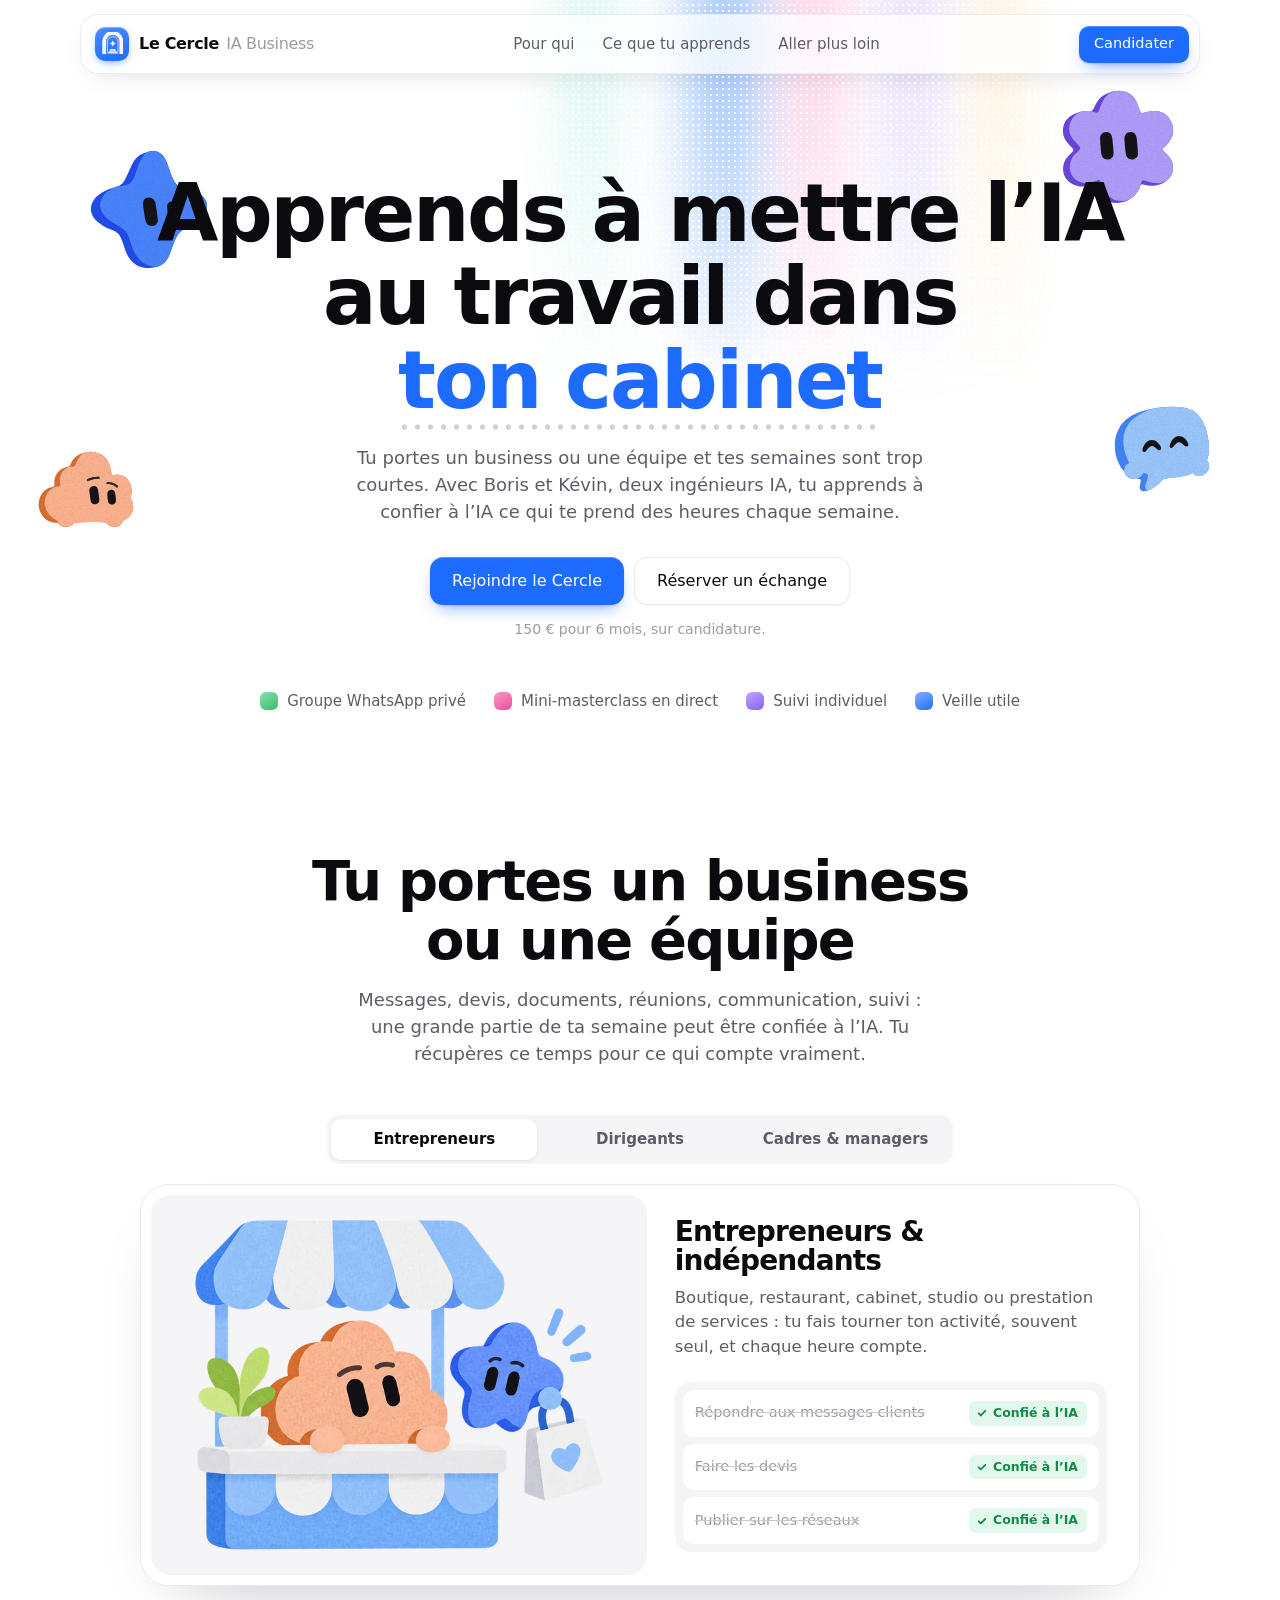
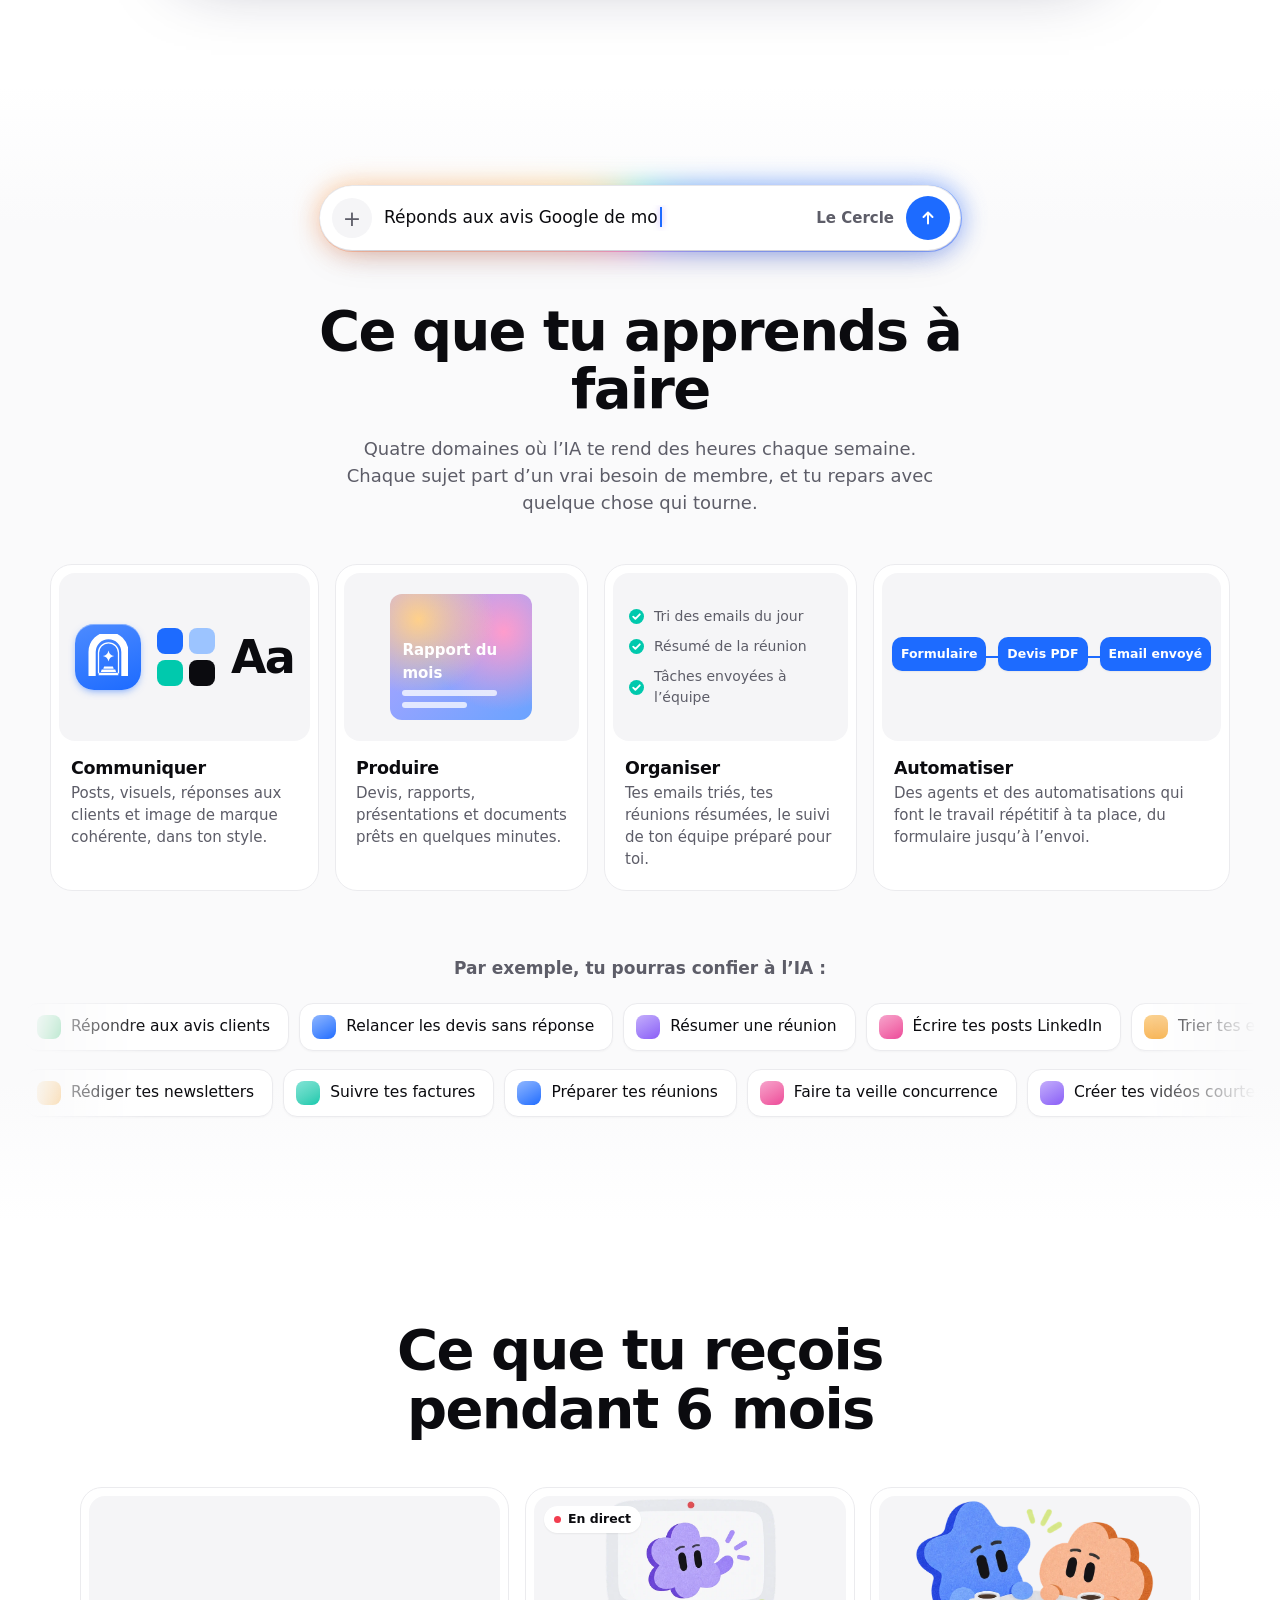
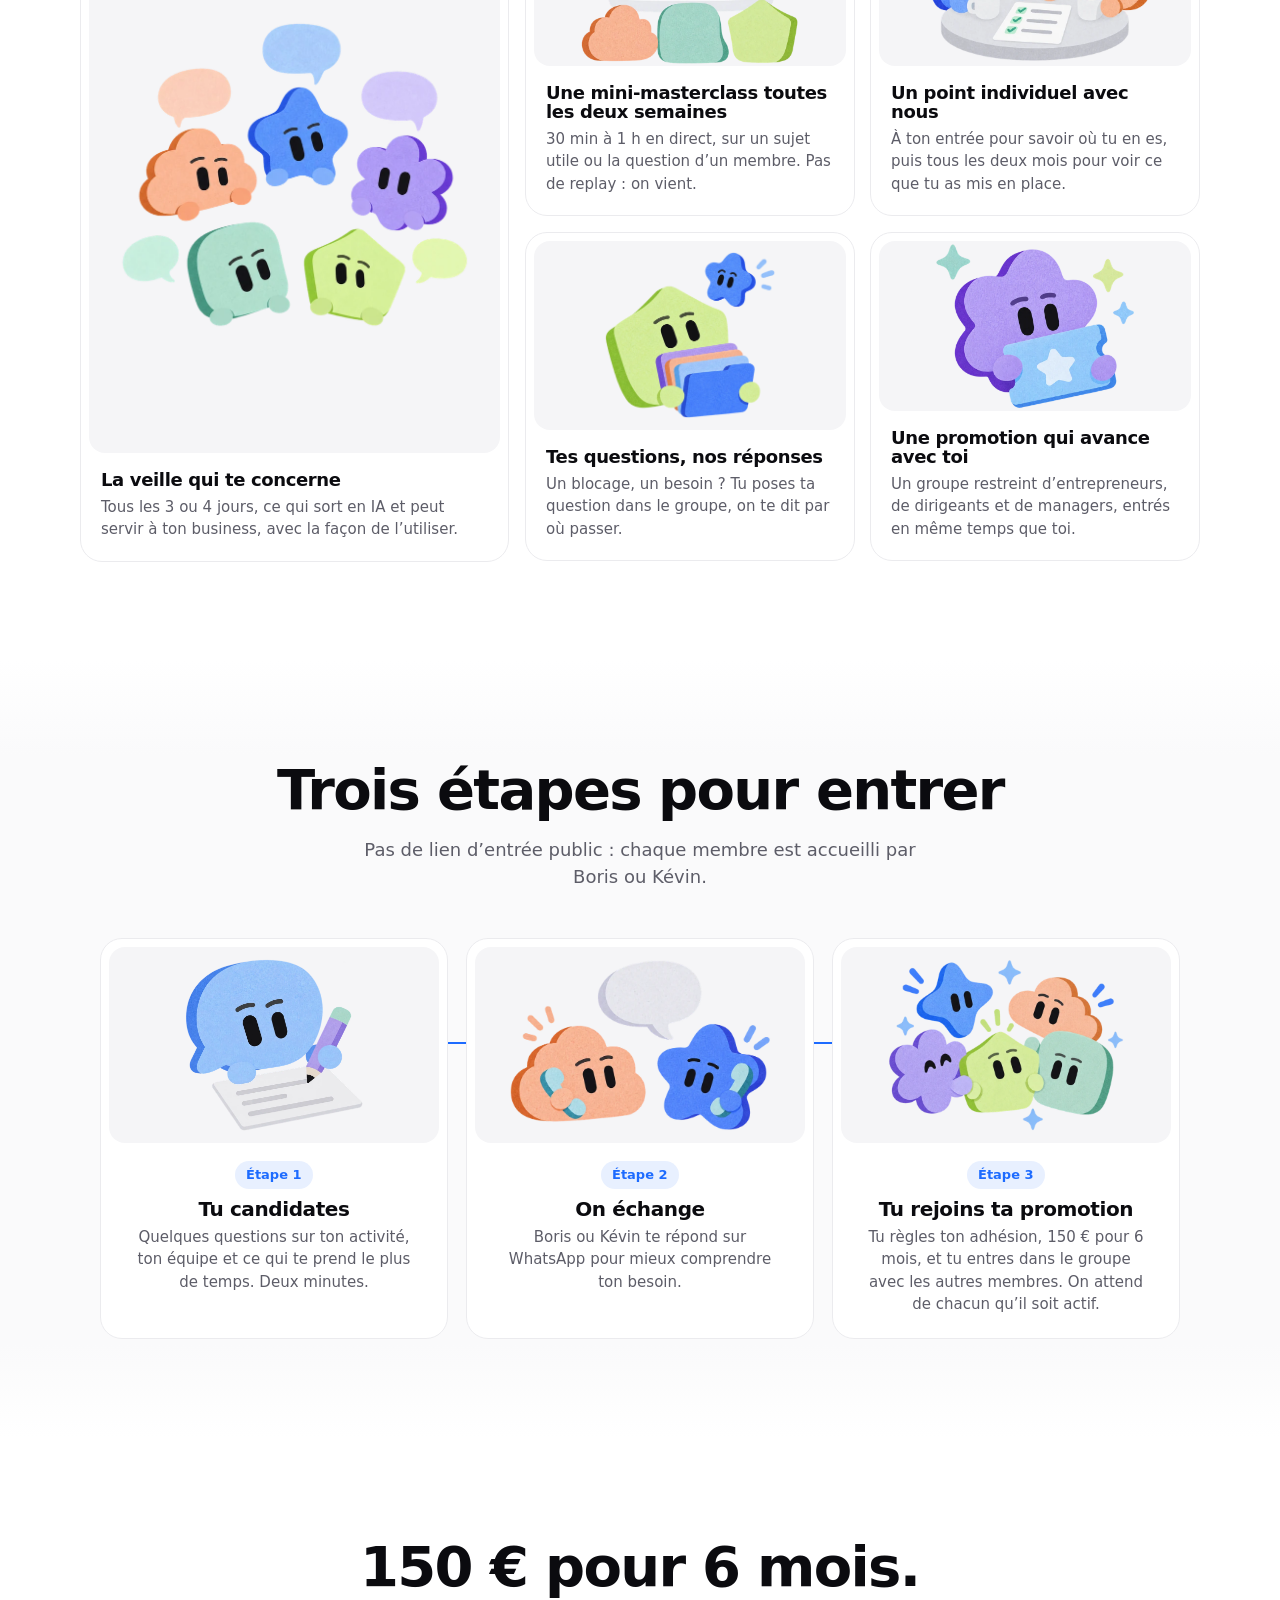
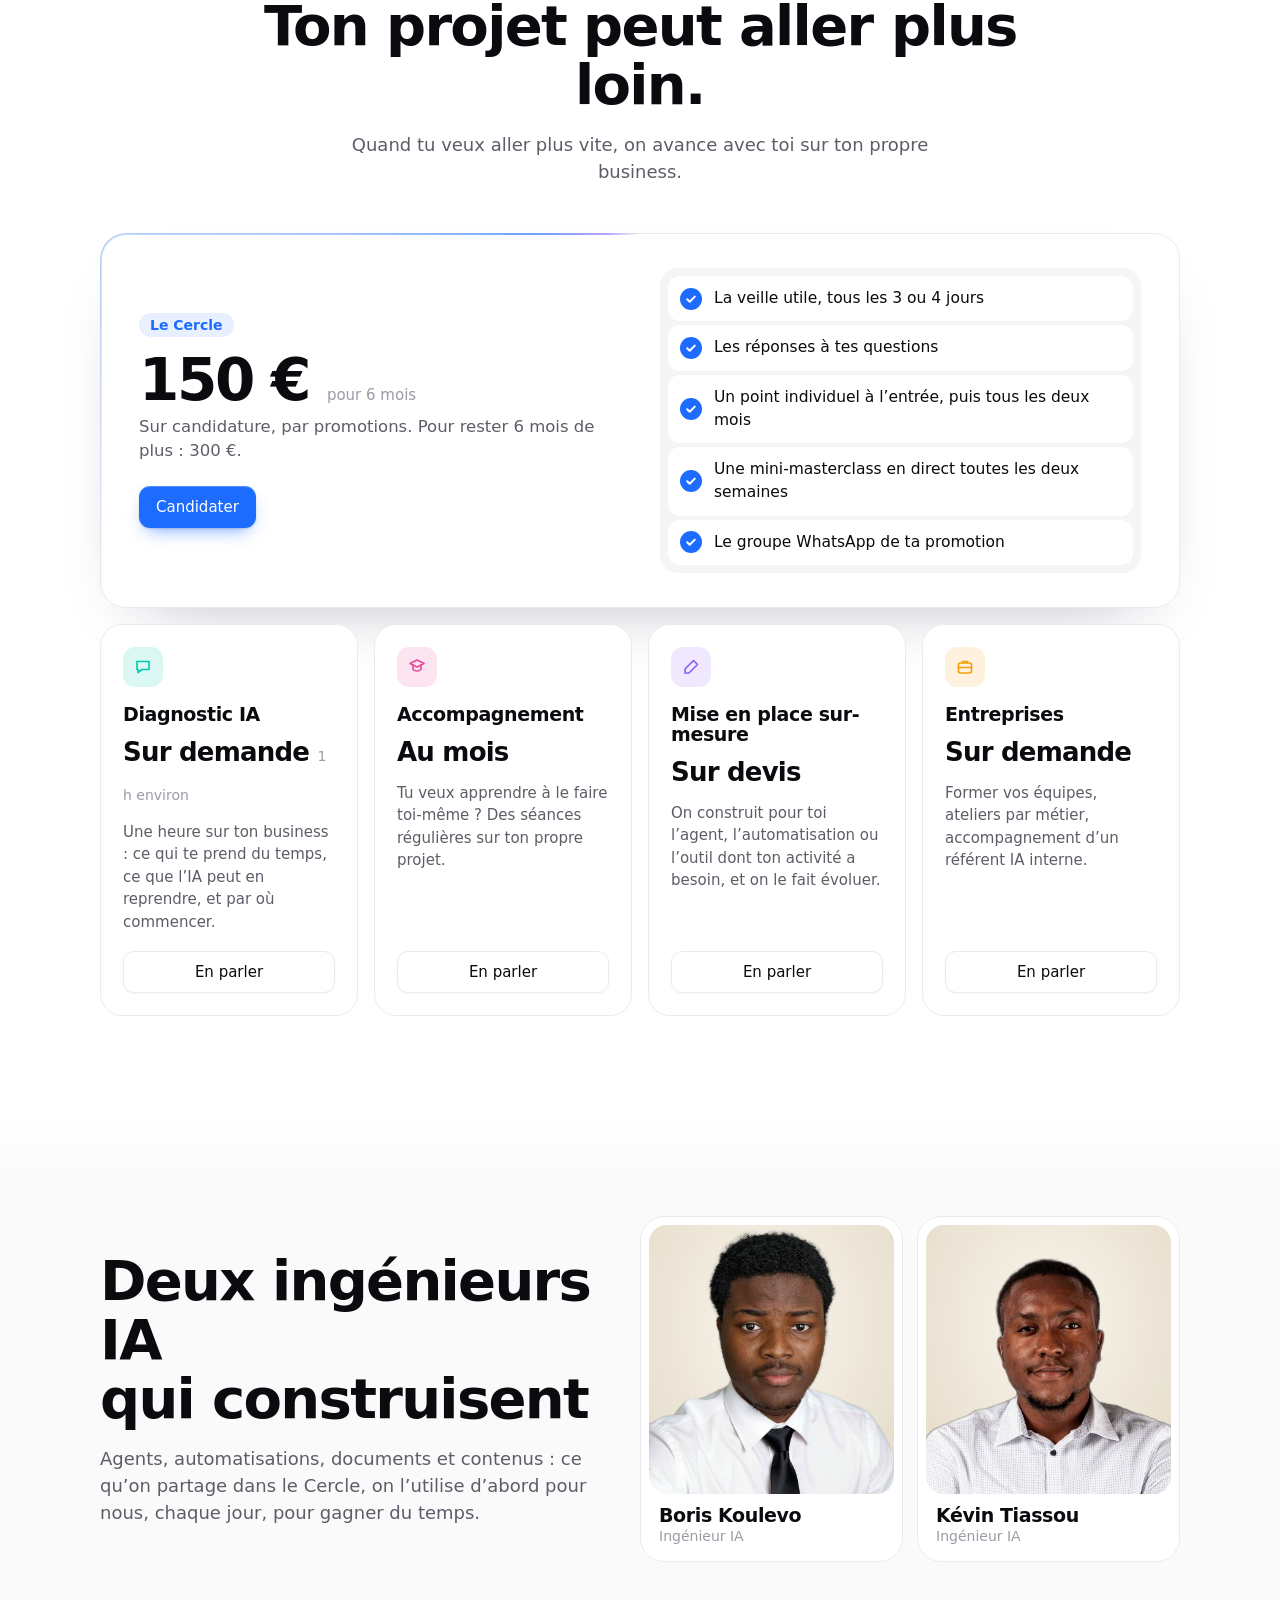
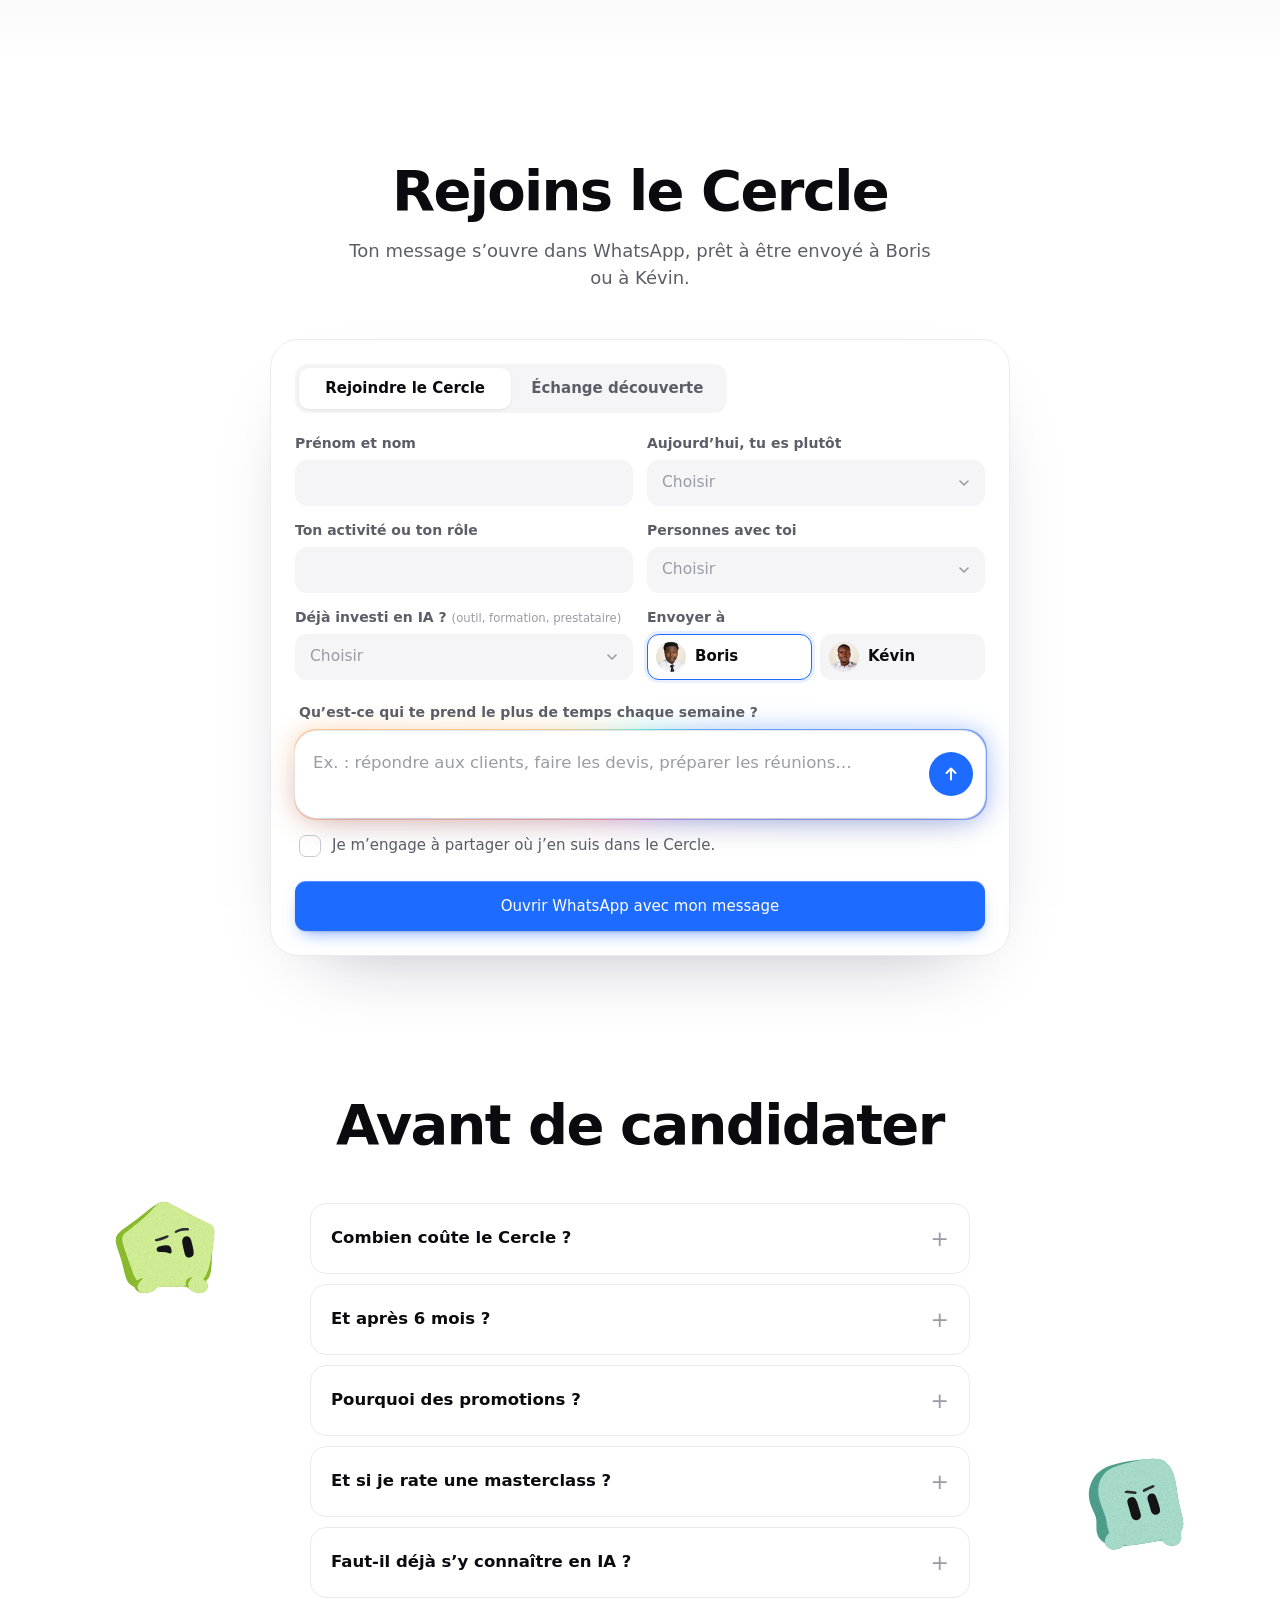
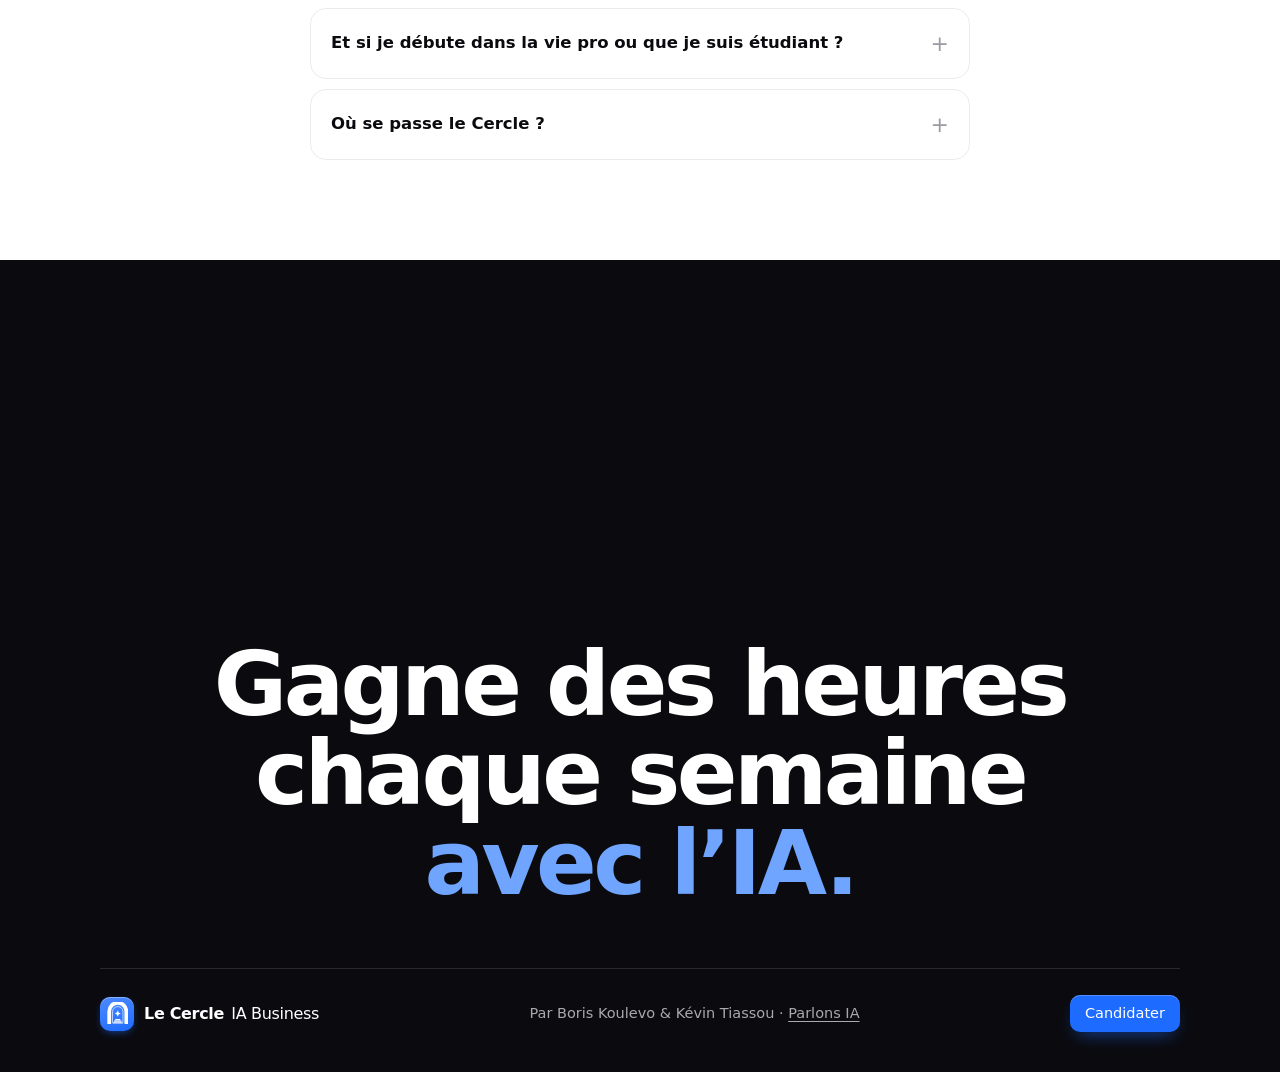
==== commit bc20cc82: "Nouvelle offre du Cercle : 150 € pour 6 mois, promotions, suivi individuel, mini-masterclass, diagno" ====
--- a/index.html
+++ b/index.html
@@ -4,7 +4,7 @@
   <meta charset="utf-8">
   <meta name="viewport" content="width=device-width, initial-scale=1">
   <title>Le Cercle IA Business</title>
-  <meta name="description" content="Le Cercle IA Business : pour celles et ceux qui portent un business ou une équipe et veulent que l'IA leur fasse gagner des heures chaque semaine. Gratuit, sur candidature.">
+  <meta name="description" content="Le Cercle IA Business : pour celles et ceux qui portent un business ou une équipe et veulent que l'IA leur fasse gagner des heures chaque semaine. Sur candidature, par promotions de 6 mois.">
   <link rel="icon" href="./brand/logos/favicon.svg?v=2" type="image/svg+xml">
   <link rel="preconnect" href="https://api.fontshare.com">
   <link href="https://api.fontshare.com/v2/css?f[]=general-sans@400,500,600,700&display=swap" rel="stylesheet">
@@ -56,12 +56,12 @@
         <a class="btn btn-primary btn-lg" href="#candidature" data-intent="cercle">Rejoindre le Cercle</a>
         <a class="btn btn-ghost btn-lg" href="#candidature" data-intent="decouverte">Réserver un échange</a>
       </div>
-      <p class="hero-note rv" style="--rd:.22s">Gratuit, sur candidature.</p>
+      <p class="hero-note rv" style="--rd:.22s">150 € pour 6 mois, sur candidature.</p>
       <ul class="hero-stack rv" style="--rd:.3s">
         <li><i style="--c:#25c16f"></i>Groupe WhatsApp privé</li>
-        <li><i style="--c:#ec4899"></i>Sessions en direct</li>
-        <li><i style="--c:#8b5cf6"></i>Agents sur-mesure</li>
-        <li><i style="--c:#1d6bff"></i>Automatisations</li>
+        <li><i style="--c:#ec4899"></i>Mini-masterclass en direct</li>
+        <li><i style="--c:#8b5cf6"></i>Suivi individuel</li>
+        <li><i style="--c:#1d6bff"></i>Veille utile</li>
       </ul>
     </section>
 
@@ -179,33 +179,33 @@
     <!-- AU QUOTIDIEN -->
     <section class="sec" id="quotidien">
       <div class="sec-head">
-        <h2 class="rv">Des membres qui gagnent du temps,<br>et un suivi personnalisé</h2>
+        <h2 class="rv">Ce que tu reçois<br>pendant 6 mois</h2>
       </div>
       <div class="bento">
         <article class="bx bx-wide rv">
           <div class="bx-art"><img src="./v4/img/q-communaute.webp" alt="" loading="lazy"></div>
-          <h3>Une communauté qui avance ensemble</h3>
-          <p>Des membres qui partagent leurs cas, leurs outils et leurs résultats.</p>
+          <h3>La veille qui te concerne</h3>
+          <p>Tous les 3 ou 4 jours, ce qui sort en IA et peut servir à ton business, avec la façon de l’utiliser.</p>
         </article>
         <article class="bx rv" style="--rd:.07s">
           <div class="bx-art"><img src="./v4/img/q-live.webp" alt="" loading="lazy"><span class="live"><i></i>En direct</span></div>
-          <h3>Des sessions privées sur vos vrais cas</h3>
-          <p>On prend le cas réel d’un membre et on le résout ensemble, en direct.</p>
+          <h3>Une mini-masterclass toutes les deux semaines</h3>
+          <p>30 min à 1 h en direct, sur un sujet utile ou la question d’un membre. Pas de replay : on vient.</p>
         </article>
         <article class="bx rv" style="--rd:.14s">
           <div class="bx-art"><img src="./v4/img/q-point.webp" alt="" loading="lazy"></div>
-          <h3>Un point régulier avec nous</h3>
-          <p>Où tu en es, comment tu utilises l’IA, et ce que tu peux automatiser ensuite.</p>
+          <h3>Un point individuel avec nous</h3>
+          <p>À ton entrée pour savoir où tu en es, puis tous les deux mois pour voir ce que tu as mis en place.</p>
         </article>
         <article class="bx rv" style="--rd:.07s">
           <div class="bx-art"><img src="./v4/img/q-ressources.webp" alt="" loading="lazy"></div>
-          <h3>Des ressources pro</h3>
-          <p>Modèles, petits agents prêts à adapter, retours de terrain.</p>
+          <h3>Tes questions, nos réponses</h3>
+          <p>Un blocage, un besoin ? Tu poses ta question dans le groupe, on te dit par où passer.</p>
         </article>
         <article class="bx rv" style="--rd:.14s">
           <div class="bx-art"><img src="./v4/img/q-acces.webp" alt="" loading="lazy"></div>
-          <h3>Un accès privilégié</h3>
-          <p>Créneaux réservés, tarif membre sur l’accompagnement, nouveautés en avant-première.</p>
+          <h3>Une promotion qui avance avec toi</h3>
+          <p>Un groupe restreint d’entrepreneurs, de dirigeants et de managers, entrés en même temps que toi.</p>
         </article>
       </div>
     </section>
@@ -233,8 +233,8 @@
         <article class="step rv" style="--rd:.24s">
           <div class="step-art"><img src="./v4/img/e-bienvenue.webp" alt="" loading="lazy"></div>
           <span class="step-n">Étape 3</span>
-          <h3>Bienvenue dans le Cercle</h3>
-          <p>Tu rejoins le groupe et tu avances avec les autres membres. On attend simplement de chacun qu’il soit actif.</p>
+          <h3>Tu rejoins ta promotion</h3>
+          <p>Tu règles ton adhésion, 150 € pour 6 mois, et tu entres dans le groupe avec les autres membres. On attend de chacun qu’il soit actif.</p>
         </article>
       </div>
     </section>
@@ -242,31 +242,31 @@
     <!-- OFFRES -->
     <section class="sec" id="offres">
       <div class="sec-head">
-        <h2 class="rv">Le Cercle est gratuit.<br>Ton projet peut aller plus loin.</h2>
+        <h2 class="rv">150 € pour 6 mois.<br>Ton projet peut aller plus loin.</h2>
         <p class="rv" style="--rd:.08s">Quand tu veux aller plus vite, on avance avec toi sur ton propre business.</p>
       </div>
       <article class="free rv">
         <div class="free-l">
           <span class="free-k">Le Cercle</span>
-          <p class="free-p">Gratuit <small>sur candidature</small></p>
-          <p class="free-s">La communauté, le suivi et les sessions sur vos vrais cas.</p>
+          <p class="free-p">150 € <small>pour 6 mois</small></p>
+          <p class="free-s">Sur candidature, par promotions. Pour rester 6 mois de plus : 300 €.</p>
           <a class="btn btn-primary" href="#candidature" data-intent="cercle">Candidater</a>
         </div>
         <ul class="free-r">
-          <li><svg><use href="#check"/></svg>Le groupe WhatsApp des membres</li>
-          <li><svg><use href="#check"/></svg>Un point régulier avec Boris ou Kévin</li>
-          <li><svg><use href="#check"/></svg>Des sessions privées en direct</li>
-          <li><svg><use href="#check"/></svg>Modèles et petits agents prêts à adapter</li>
-          <li><svg><use href="#check"/></svg>Tarif membre sur l’accompagnement</li>
+          <li><svg><use href="#check"/></svg>La veille utile, tous les 3 ou 4 jours</li>
+          <li><svg><use href="#check"/></svg>Les réponses à tes questions</li>
+          <li><svg><use href="#check"/></svg>Un point individuel à l’entrée, puis tous les deux mois</li>
+          <li><svg><use href="#check"/></svg>Une mini-masterclass en direct toutes les deux semaines</li>
+          <li><svg><use href="#check"/></svg>Le groupe WhatsApp de ta promotion</li>
         </ul>
       </article>
       <div class="plans">
         <article class="plan rv">
           <span class="plan-ic" style="--c:#00c9ad"><svg viewBox="0 0 20 20"><path d="M4 4.5h12v8H9l-4 3v-3H4z"/></svg></span>
-          <h3>Échange découverte</h3>
-          <p class="price">Offert <small>20 min</small></p>
-          <p>On regarde ensemble ce qui te prend le plus de temps et ce que l’IA peut en reprendre.</p>
-          <a class="btn btn-ghost" href="#candidature" data-intent="decouverte">Réserver</a>
+          <h3>Diagnostic IA</h3>
+          <p class="price">Sur demande <small>1 h environ</small></p>
+          <p>Une heure sur ton business : ce qui te prend du temps, ce que l’IA peut en reprendre, et par où commencer.</p>
+          <a class="btn btn-ghost" href="#candidature" data-intent="decouverte">En parler</a>
         </article>
         <article class="plan rv" style="--rd:.07s">
           <span class="plan-ic" style="--c:#ec4899"><svg viewBox="0 0 20 20"><path d="M3 6.5 10 3l7 3.5-7 3.5z"/><path d="M6 8v4.5c1 1 2.4 1.5 4 1.5s3-.5 4-1.5V8"/></svg></span>
@@ -351,7 +351,10 @@
       <span class="faq-m mz" data-m="m-bloc" aria-hidden="true" style="--x:85%;--y:50%;--s:96px;--d:.8s"></span>
       <div class="sec-head"><h2 class="rv">Avant de candidater</h2></div>
       <div class="faq rv" style="--rd:.08s">
-        <details><summary>Le Cercle est-il payant ?</summary><p>Non. Le Cercle est gratuit, sur candidature. Seuls l’accompagnement individuel et les mises en place sur-mesure sont payants, avec un tarif membre.</p></details>
+        <details><summary>Combien coûte le Cercle ?</summary><p>150 € pour 6 mois, sur candidature. Le diagnostic, les agents sur-mesure, l’accompagnement et les formations spécifiques sont en plus.</p></details>
+        <details><summary>Et après 6 mois ?</summary><p>Tu peux rester 6 mois de plus pour 300 €, ou t’arrêter là.</p></details>
+        <details><summary>Pourquoi des promotions ?</summary><p>Pour bien suivre chaque membre, on entre par groupes. Quand une promotion est complète, ta candidature passe sur la suivante.</p></details>
+        <details><summary>Et si je rate une masterclass ?</summary><p>Il n’y a pas de replay : les masterclass sont faites pour être suivies en direct.</p></details>
         <details><summary>Faut-il déjà s’y connaître en IA ?</summary><p>Non. Ce qui compte, c’est de porter un business ou une équipe, et de vouloir que l’IA te fasse gagner du temps dans ton vrai travail.</p></details>
         <details><summary>Et si je débute dans la vie pro ou que je suis étudiant ?</summary><p>La communauté <a href="https://tiasslevo.github.io/parlons-ia/">Parlons IA</a> est faite pour toi : ressources, masterclass et entraide.</p></details>
         <details><summary>Où se passe le Cercle ?</summary><p>Sur WhatsApp, avec des sessions en direct réservées aux membres.</p></details>
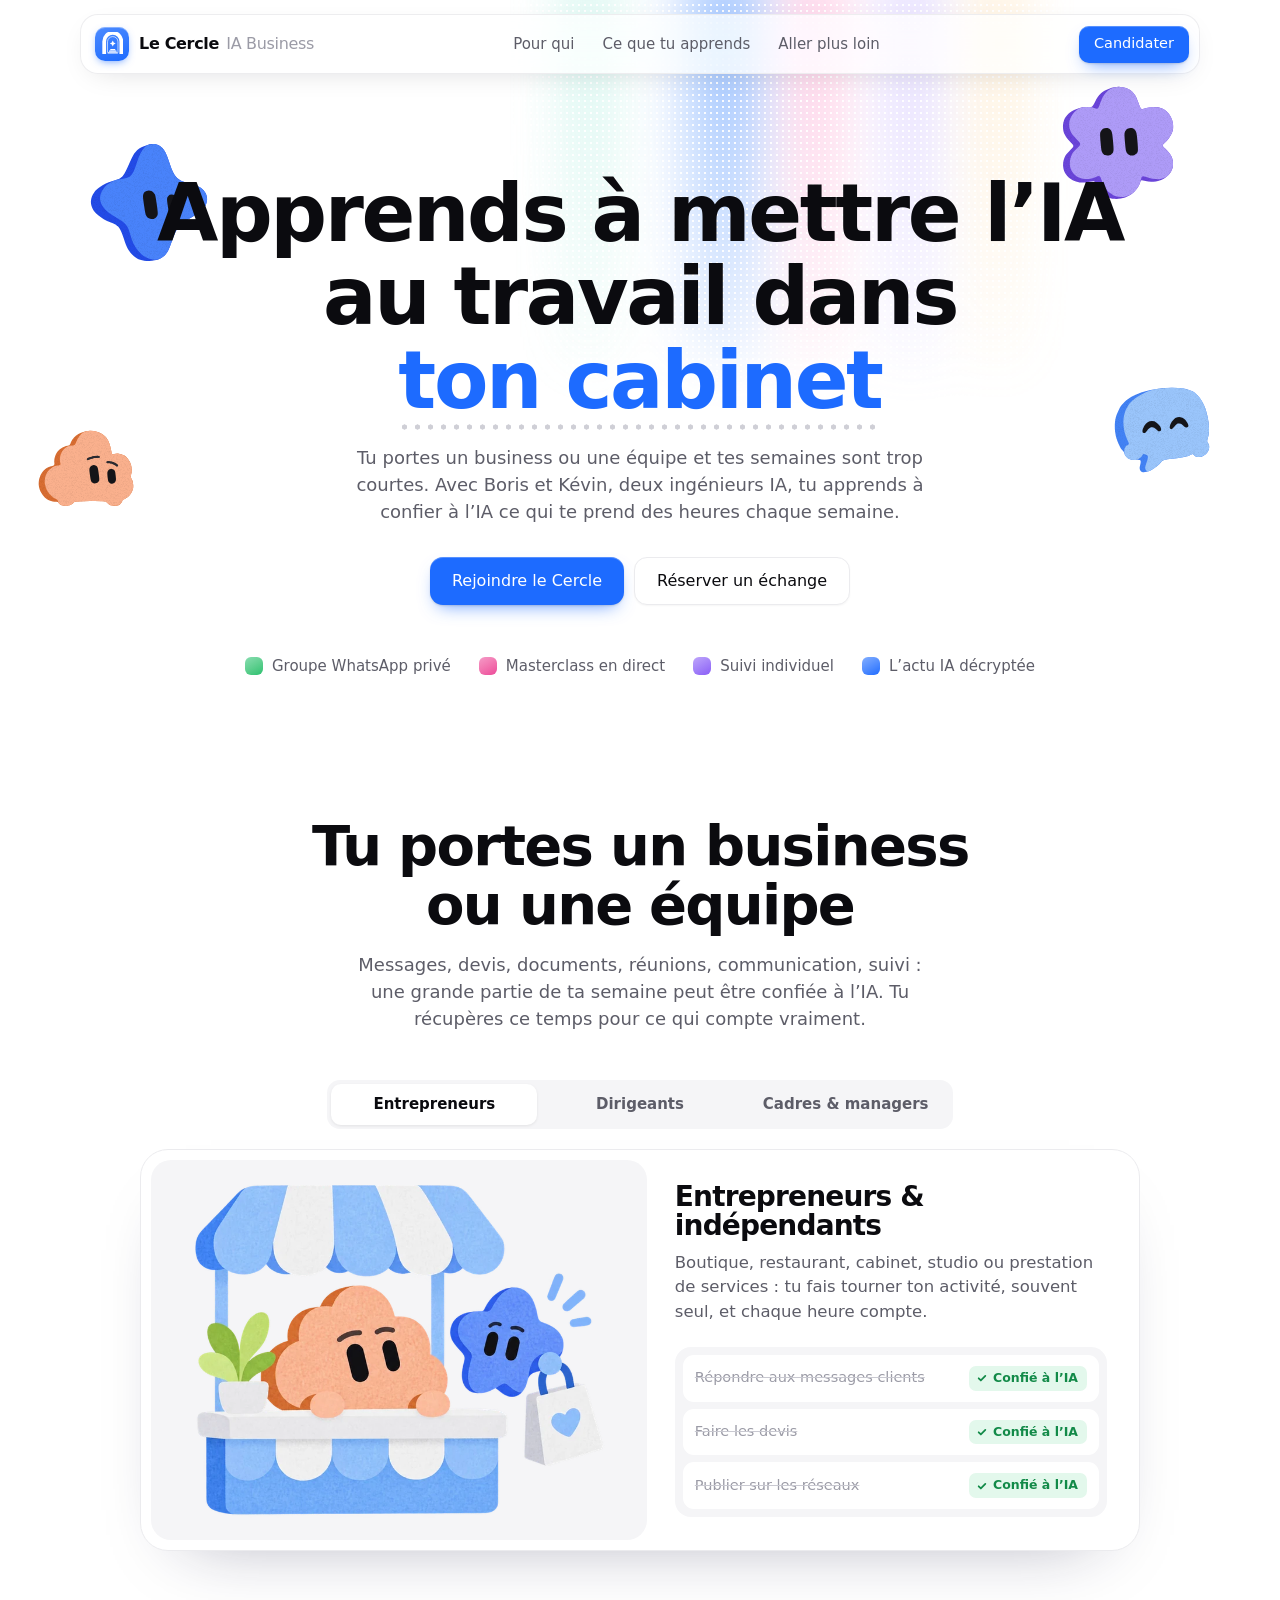
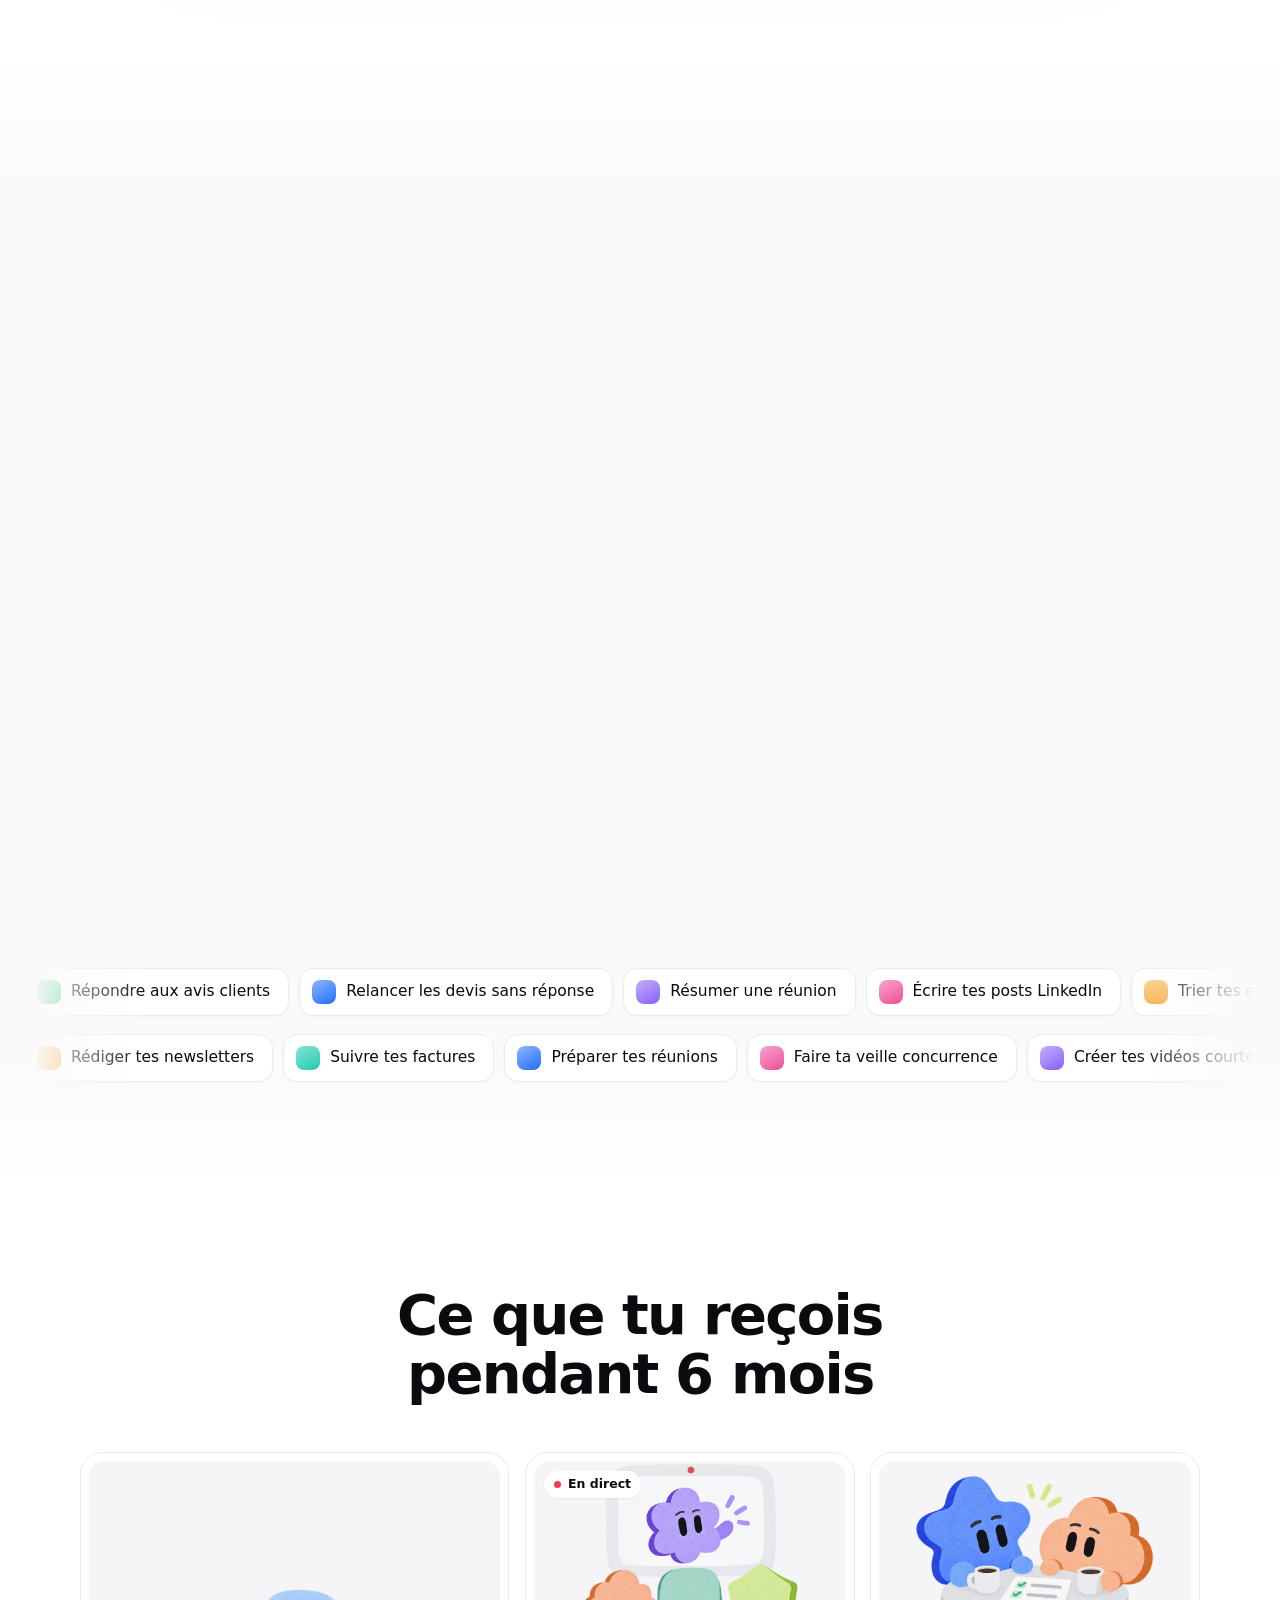
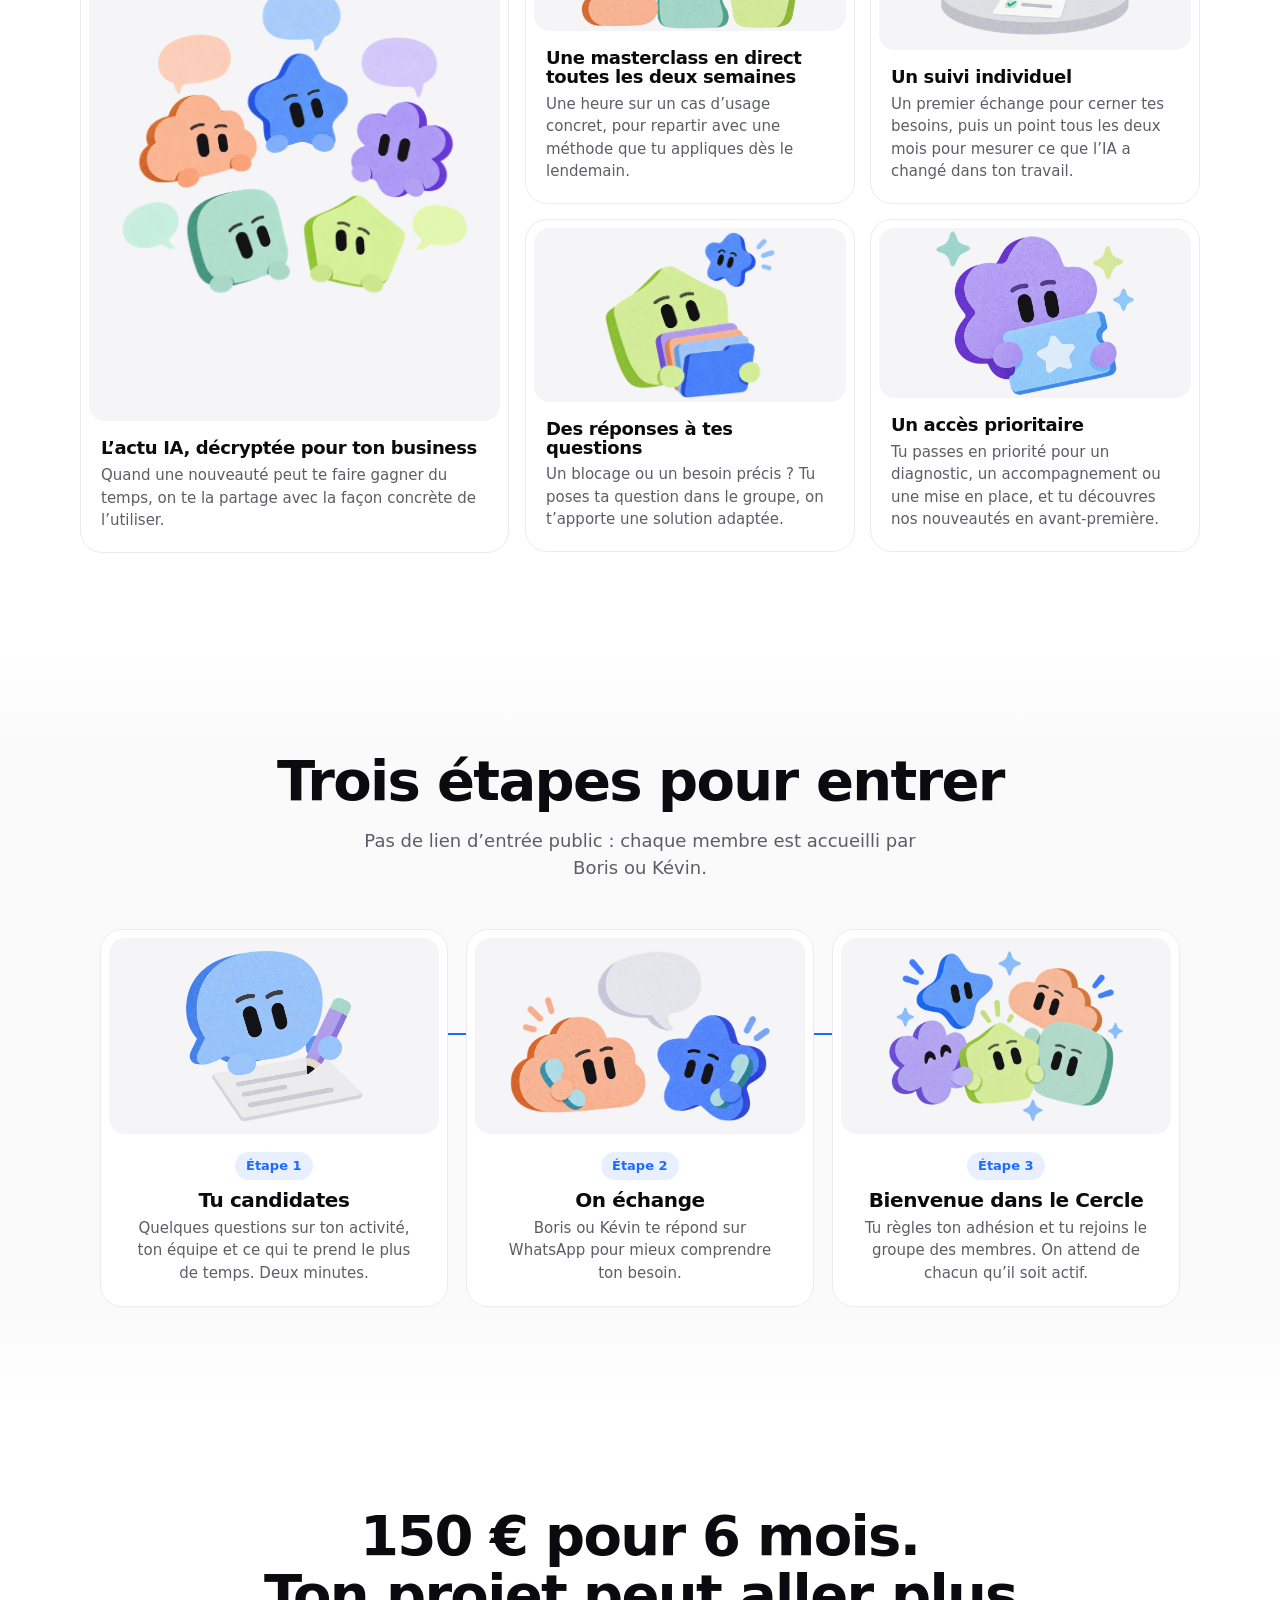
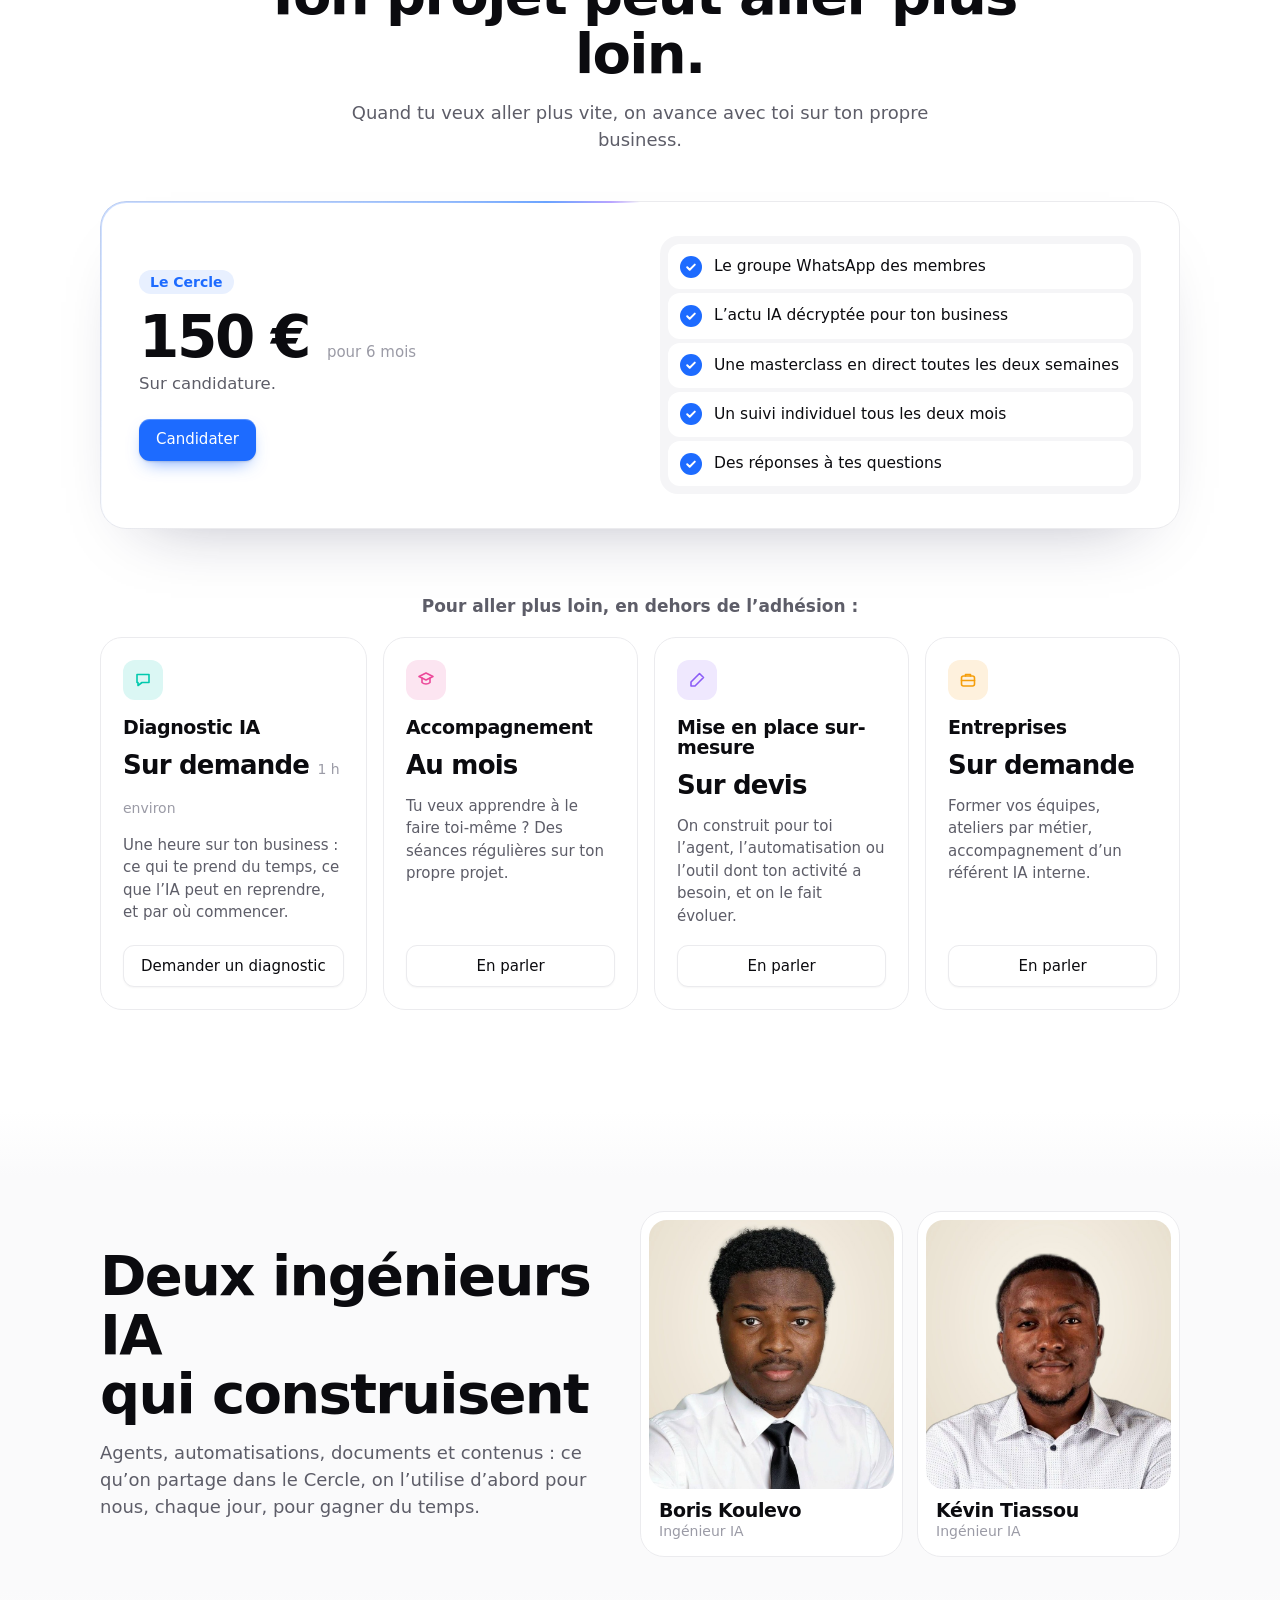
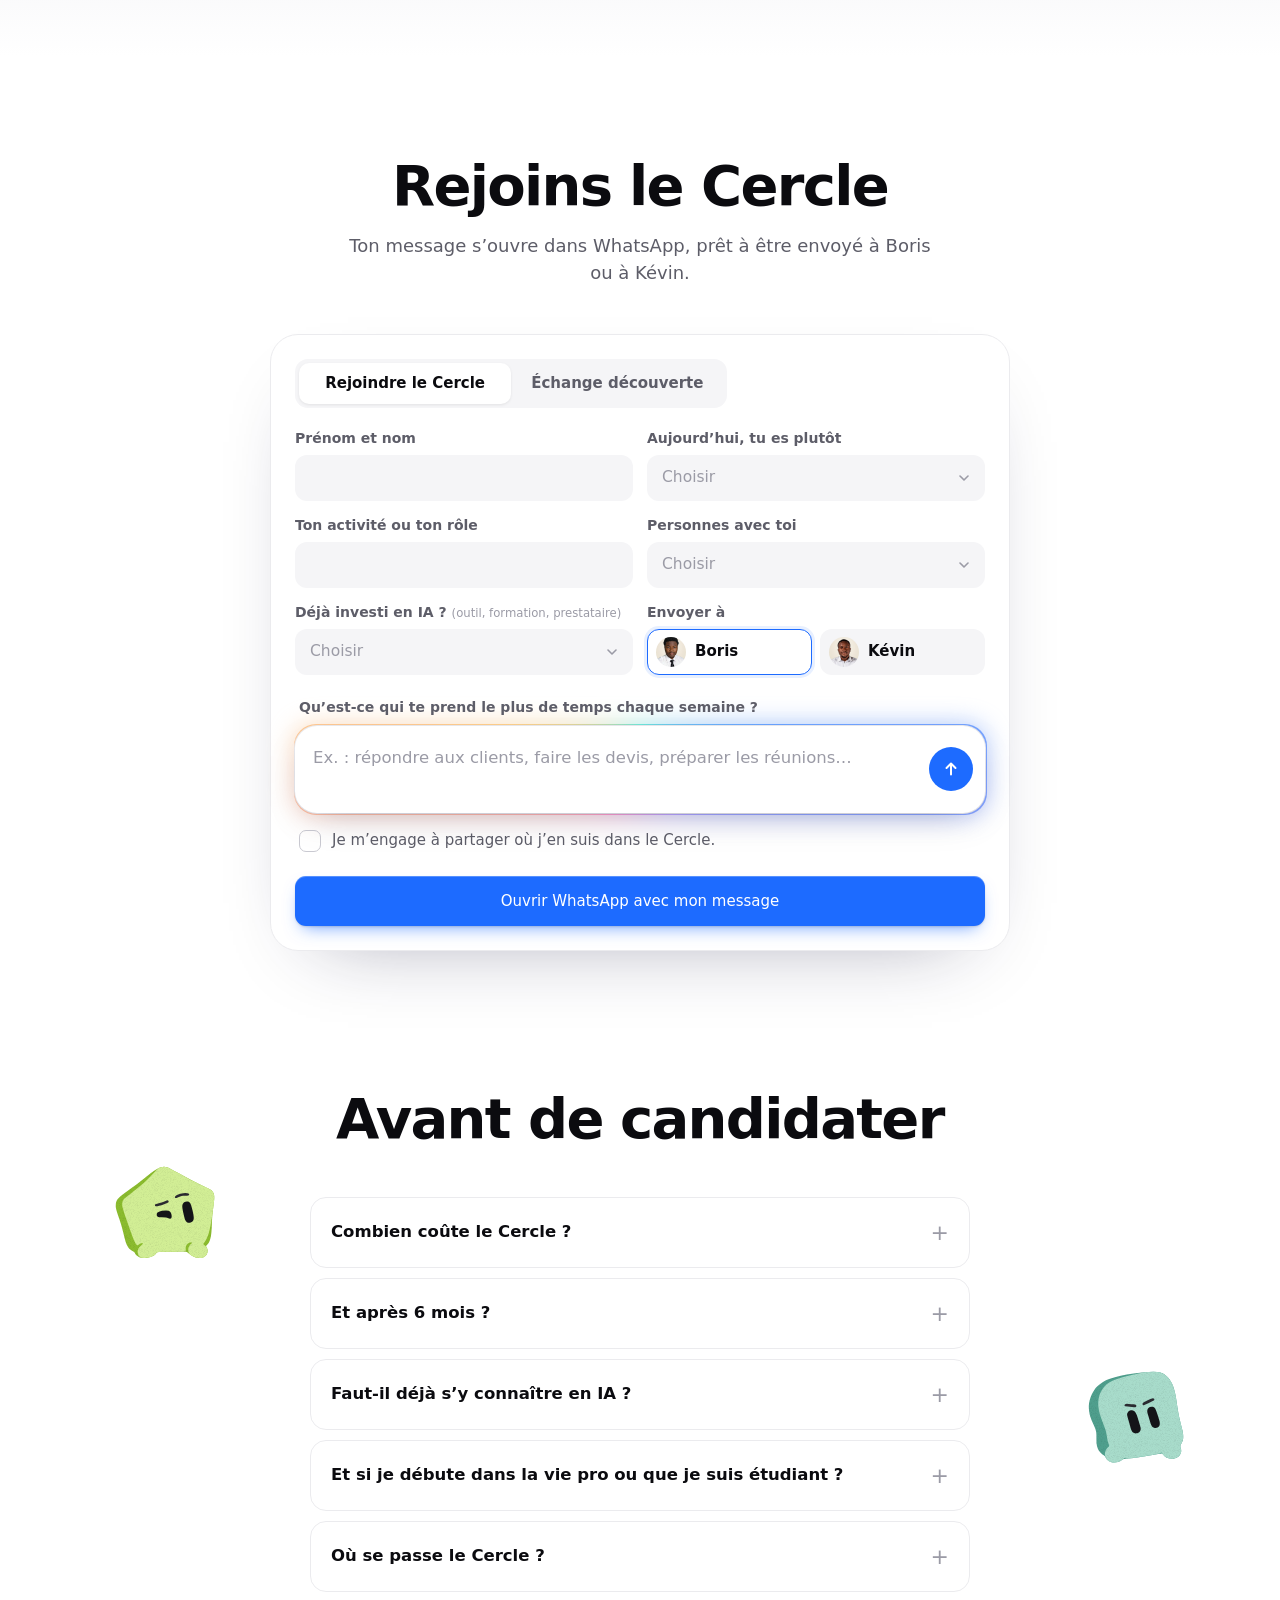
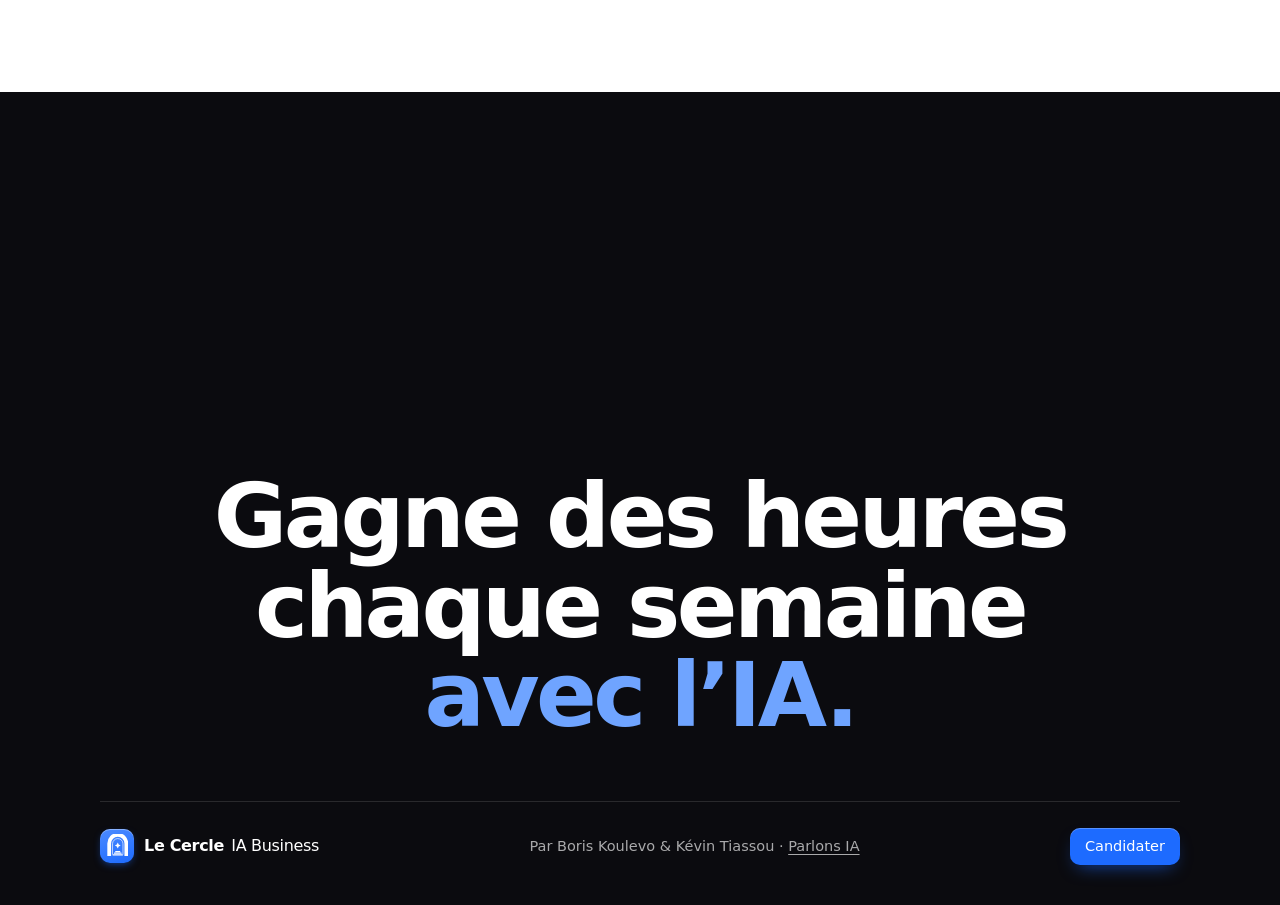
==== commit f59e1385: "Cercle : textes plus professionnels, prix retiré du haut de page, offres hors adhésion séparées Co-A" ====
--- a/index.html
+++ b/index.html
@@ -4,7 +4,7 @@
   <meta charset="utf-8">
   <meta name="viewport" content="width=device-width, initial-scale=1">
   <title>Le Cercle IA Business</title>
-  <meta name="description" content="Le Cercle IA Business : pour celles et ceux qui portent un business ou une équipe et veulent que l'IA leur fasse gagner des heures chaque semaine. Sur candidature, par promotions de 6 mois.">
+  <meta name="description" content="Le Cercle IA Business : pour celles et ceux qui portent un business ou une équipe et veulent que l'IA leur fasse gagner des heures chaque semaine. Sur candidature.">
   <link rel="icon" href="./brand/logos/favicon.svg?v=2" type="image/svg+xml">
   <link rel="preconnect" href="https://api.fontshare.com">
   <link href="https://api.fontshare.com/v2/css?f[]=general-sans@400,500,600,700&display=swap" rel="stylesheet">
@@ -56,12 +56,11 @@
         <a class="btn btn-primary btn-lg" href="#candidature" data-intent="cercle">Rejoindre le Cercle</a>
         <a class="btn btn-ghost btn-lg" href="#candidature" data-intent="decouverte">Réserver un échange</a>
       </div>
-      <p class="hero-note rv" style="--rd:.22s">150 € pour 6 mois, sur candidature.</p>
       <ul class="hero-stack rv" style="--rd:.3s">
         <li><i style="--c:#25c16f"></i>Groupe WhatsApp privé</li>
-        <li><i style="--c:#ec4899"></i>Mini-masterclass en direct</li>
+        <li><i style="--c:#ec4899"></i>Masterclass en direct</li>
         <li><i style="--c:#8b5cf6"></i>Suivi individuel</li>
-        <li><i style="--c:#1d6bff"></i>Veille utile</li>
+        <li><i style="--c:#1d6bff"></i>L’actu IA décryptée</li>
       </ul>
     </section>
 
@@ -184,28 +183,28 @@
       <div class="bento">
         <article class="bx bx-wide rv">
           <div class="bx-art"><img src="./v4/img/q-communaute.webp" alt="" loading="lazy"></div>
-          <h3>La veille qui te concerne</h3>
-          <p>Tous les 3 ou 4 jours, ce qui sort en IA et peut servir à ton business, avec la façon de l’utiliser.</p>
+          <h3>L’actu IA, décryptée pour ton business</h3>
+          <p>Quand une nouveauté peut te faire gagner du temps, on te la partage avec la façon concrète de l’utiliser.</p>
         </article>
         <article class="bx rv" style="--rd:.07s">
           <div class="bx-art"><img src="./v4/img/q-live.webp" alt="" loading="lazy"><span class="live"><i></i>En direct</span></div>
-          <h3>Une mini-masterclass toutes les deux semaines</h3>
-          <p>30 min à 1 h en direct, sur un sujet utile ou la question d’un membre. Pas de replay : on vient.</p>
+          <h3>Une masterclass en direct toutes les deux semaines</h3>
+          <p>Une heure sur un cas d’usage concret, pour repartir avec une méthode que tu appliques dès le lendemain.</p>
         </article>
         <article class="bx rv" style="--rd:.14s">
           <div class="bx-art"><img src="./v4/img/q-point.webp" alt="" loading="lazy"></div>
-          <h3>Un point individuel avec nous</h3>
-          <p>À ton entrée pour savoir où tu en es, puis tous les deux mois pour voir ce que tu as mis en place.</p>
+          <h3>Un suivi individuel</h3>
+          <p>Un premier échange pour cerner tes besoins, puis un point tous les deux mois pour mesurer ce que l’IA a changé dans ton travail.</p>
         </article>
         <article class="bx rv" style="--rd:.07s">
           <div class="bx-art"><img src="./v4/img/q-ressources.webp" alt="" loading="lazy"></div>
-          <h3>Tes questions, nos réponses</h3>
-          <p>Un blocage, un besoin ? Tu poses ta question dans le groupe, on te dit par où passer.</p>
+          <h3>Des réponses à tes questions</h3>
+          <p>Un blocage ou un besoin précis ? Tu poses ta question dans le groupe, on t’apporte une solution adaptée.</p>
         </article>
         <article class="bx rv" style="--rd:.14s">
           <div class="bx-art"><img src="./v4/img/q-acces.webp" alt="" loading="lazy"></div>
-          <h3>Une promotion qui avance avec toi</h3>
-          <p>Un groupe restreint d’entrepreneurs, de dirigeants et de managers, entrés en même temps que toi.</p>
+          <h3>Un accès prioritaire</h3>
+          <p>Tu passes en priorité pour un diagnostic, un accompagnement ou une mise en place, et tu découvres nos nouveautés en avant-première.</p>
         </article>
       </div>
     </section>
@@ -233,8 +232,8 @@
         <article class="step rv" style="--rd:.24s">
           <div class="step-art"><img src="./v4/img/e-bienvenue.webp" alt="" loading="lazy"></div>
           <span class="step-n">Étape 3</span>
-          <h3>Tu rejoins ta promotion</h3>
-          <p>Tu règles ton adhésion, 150 € pour 6 mois, et tu entres dans le groupe avec les autres membres. On attend de chacun qu’il soit actif.</p>
+          <h3>Bienvenue dans le Cercle</h3>
+          <p>Tu règles ton adhésion et tu rejoins le groupe des membres. On attend de chacun qu’il soit actif.</p>
         </article>
       </div>
     </section>
@@ -249,24 +248,25 @@
         <div class="free-l">
           <span class="free-k">Le Cercle</span>
           <p class="free-p">150 € <small>pour 6 mois</small></p>
-          <p class="free-s">Sur candidature, par promotions. Pour rester 6 mois de plus : 300 €.</p>
+          <p class="free-s">Sur candidature.</p>
           <a class="btn btn-primary" href="#candidature" data-intent="cercle">Candidater</a>
         </div>
         <ul class="free-r">
-          <li><svg><use href="#check"/></svg>La veille utile, tous les 3 ou 4 jours</li>
-          <li><svg><use href="#check"/></svg>Les réponses à tes questions</li>
-          <li><svg><use href="#check"/></svg>Un point individuel à l’entrée, puis tous les deux mois</li>
-          <li><svg><use href="#check"/></svg>Une mini-masterclass en direct toutes les deux semaines</li>
-          <li><svg><use href="#check"/></svg>Le groupe WhatsApp de ta promotion</li>
+          <li><svg><use href="#check"/></svg>Le groupe WhatsApp des membres</li>
+          <li><svg><use href="#check"/></svg>L’actu IA décryptée pour ton business</li>
+          <li><svg><use href="#check"/></svg>Une masterclass en direct toutes les deux semaines</li>
+          <li><svg><use href="#check"/></svg>Un suivi individuel tous les deux mois</li>
+          <li><svg><use href="#check"/></svg>Des réponses à tes questions</li>
         </ul>
       </article>
+      <p class="rail-h rv">Pour aller plus loin, en dehors de l’adhésion :</p>
       <div class="plans">
         <article class="plan rv">
           <span class="plan-ic" style="--c:#00c9ad"><svg viewBox="0 0 20 20"><path d="M4 4.5h12v8H9l-4 3v-3H4z"/></svg></span>
           <h3>Diagnostic IA</h3>
           <p class="price">Sur demande <small>1 h environ</small></p>
           <p>Une heure sur ton business : ce qui te prend du temps, ce que l’IA peut en reprendre, et par où commencer.</p>
-          <a class="btn btn-ghost" href="#candidature" data-intent="decouverte">En parler</a>
+          <a class="btn btn-ghost" href="#candidature" data-intent="decouverte">Demander un diagnostic</a>
         </article>
         <article class="plan rv" style="--rd:.07s">
           <span class="plan-ic" style="--c:#ec4899"><svg viewBox="0 0 20 20"><path d="M3 6.5 10 3l7 3.5-7 3.5z"/><path d="M6 8v4.5c1 1 2.4 1.5 4 1.5s3-.5 4-1.5V8"/></svg></span>
@@ -351,10 +351,8 @@
       <span class="faq-m mz" data-m="m-bloc" aria-hidden="true" style="--x:85%;--y:50%;--s:96px;--d:.8s"></span>
       <div class="sec-head"><h2 class="rv">Avant de candidater</h2></div>
       <div class="faq rv" style="--rd:.08s">
-        <details><summary>Combien coûte le Cercle ?</summary><p>150 € pour 6 mois, sur candidature. Le diagnostic, les agents sur-mesure, l’accompagnement et les formations spécifiques sont en plus.</p></details>
-        <details><summary>Et après 6 mois ?</summary><p>Tu peux rester 6 mois de plus pour 300 €, ou t’arrêter là.</p></details>
-        <details><summary>Pourquoi des promotions ?</summary><p>Pour bien suivre chaque membre, on entre par groupes. Quand une promotion est complète, ta candidature passe sur la suivante.</p></details>
-        <details><summary>Et si je rate une masterclass ?</summary><p>Il n’y a pas de replay : les masterclass sont faites pour être suivies en direct.</p></details>
+        <details><summary>Combien coûte le Cercle ?</summary><p>150 € pour 6 mois, sur candidature. Le diagnostic, l’accompagnement, les mises en place sur mesure et les formations d’équipe sont proposés à part.</p></details>
+        <details><summary>Et après 6 mois ?</summary><p>Le Cercle fonctionne par sessions de 6 mois. À la fin d’une session, une nouvelle s’ouvre pour d’autres entrepreneurs et managers. Si tu souhaites continuer, tu peux rester une session de plus pour 300 €.</p></details>
         <details><summary>Faut-il déjà s’y connaître en IA ?</summary><p>Non. Ce qui compte, c’est de porter un business ou une équipe, et de vouloir que l’IA te fasse gagner du temps dans ton vrai travail.</p></details>
         <details><summary>Et si je débute dans la vie pro ou que je suis étudiant ?</summary><p>La communauté <a href="https://tiasslevo.github.io/parlons-ia/">Parlons IA</a> est faite pour toi : ressources, masterclass et entraide.</p></details>
         <details><summary>Où se passe le Cercle ?</summary><p>Sur WhatsApp, avec des sessions en direct réservées aux membres.</p></details>
